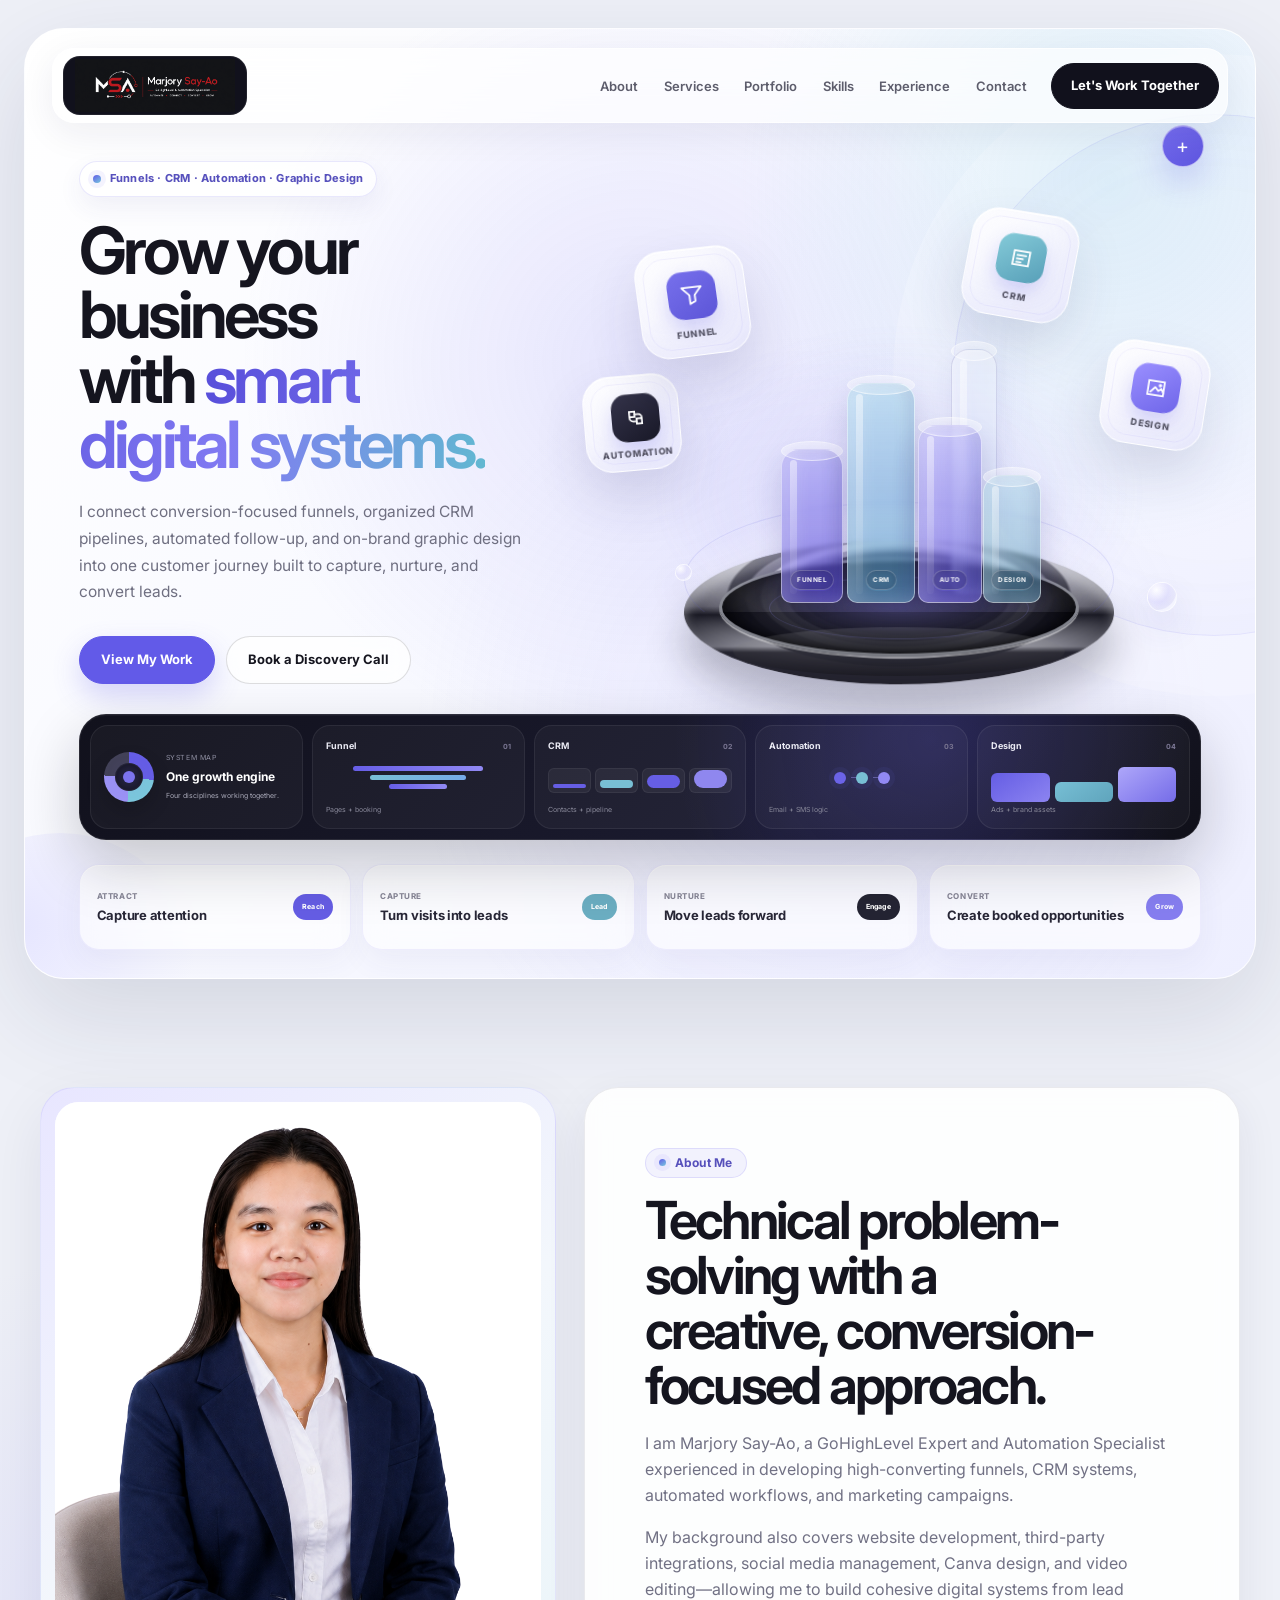
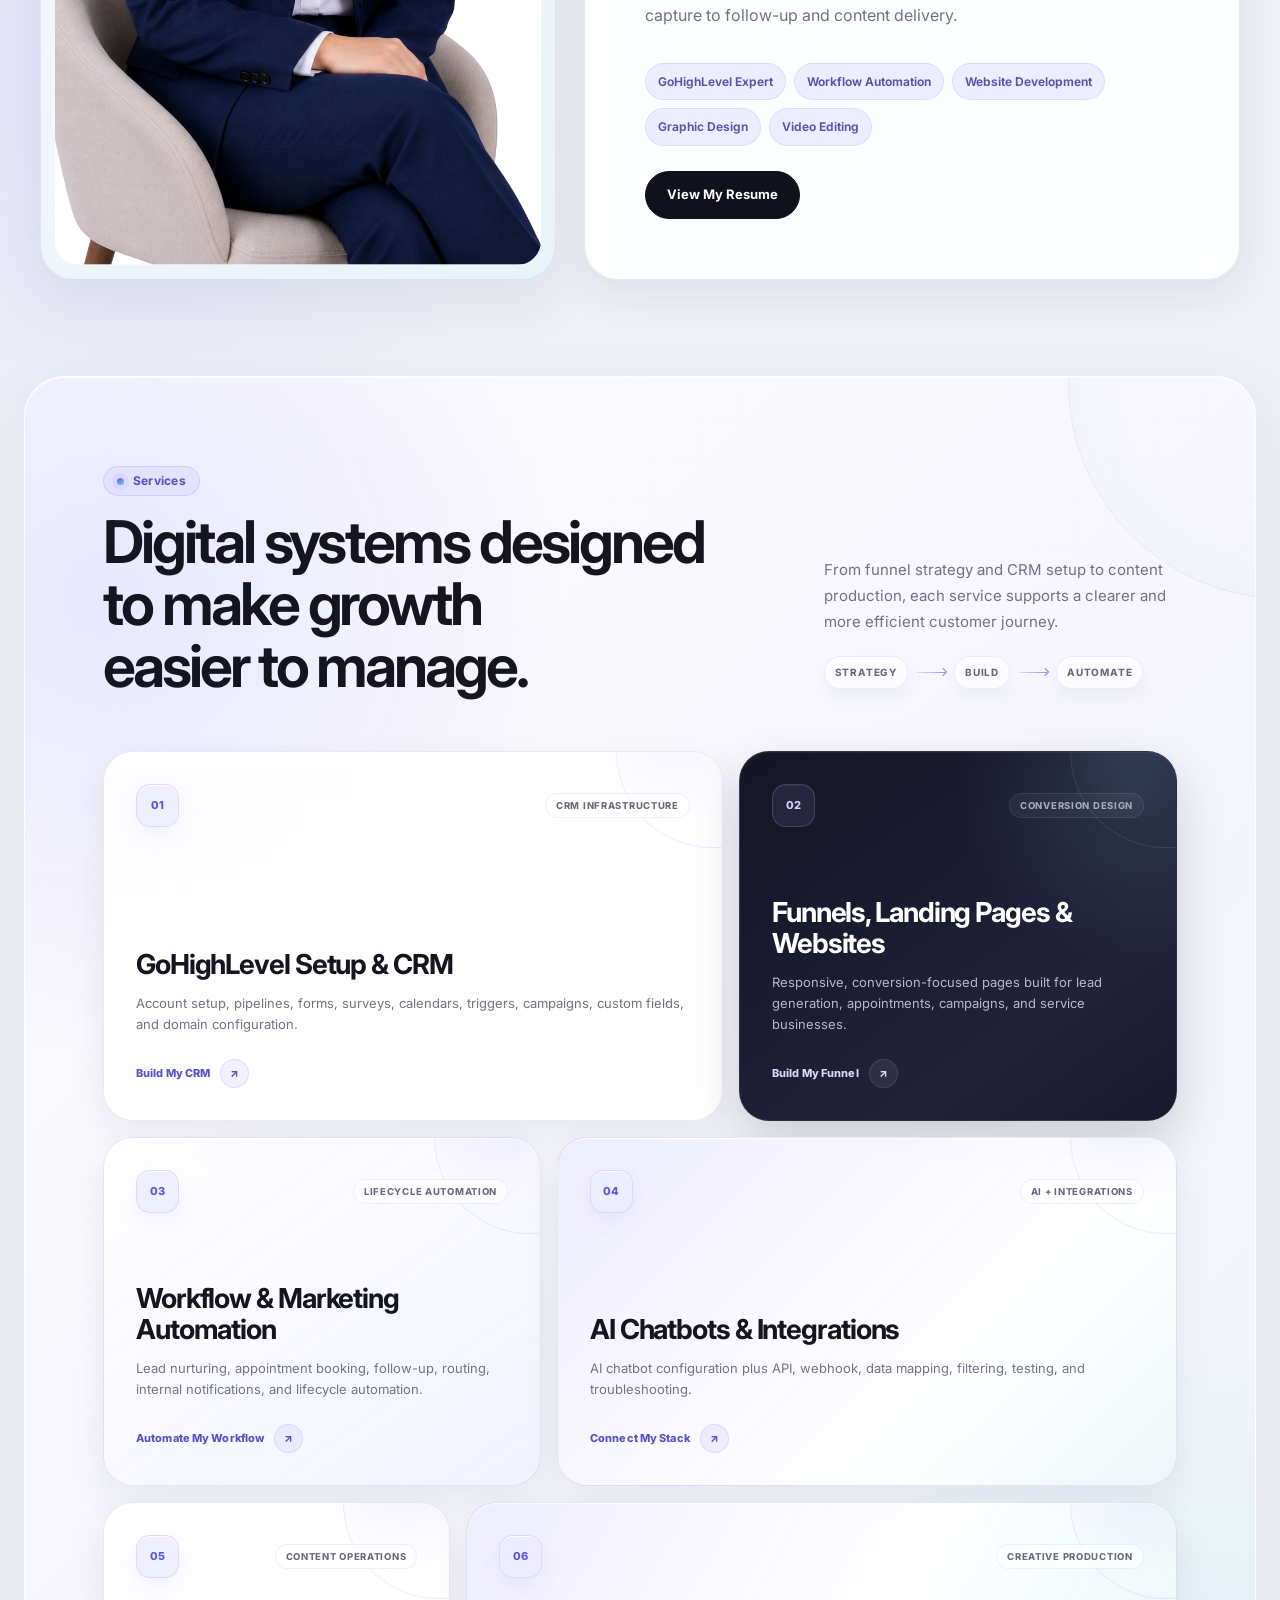
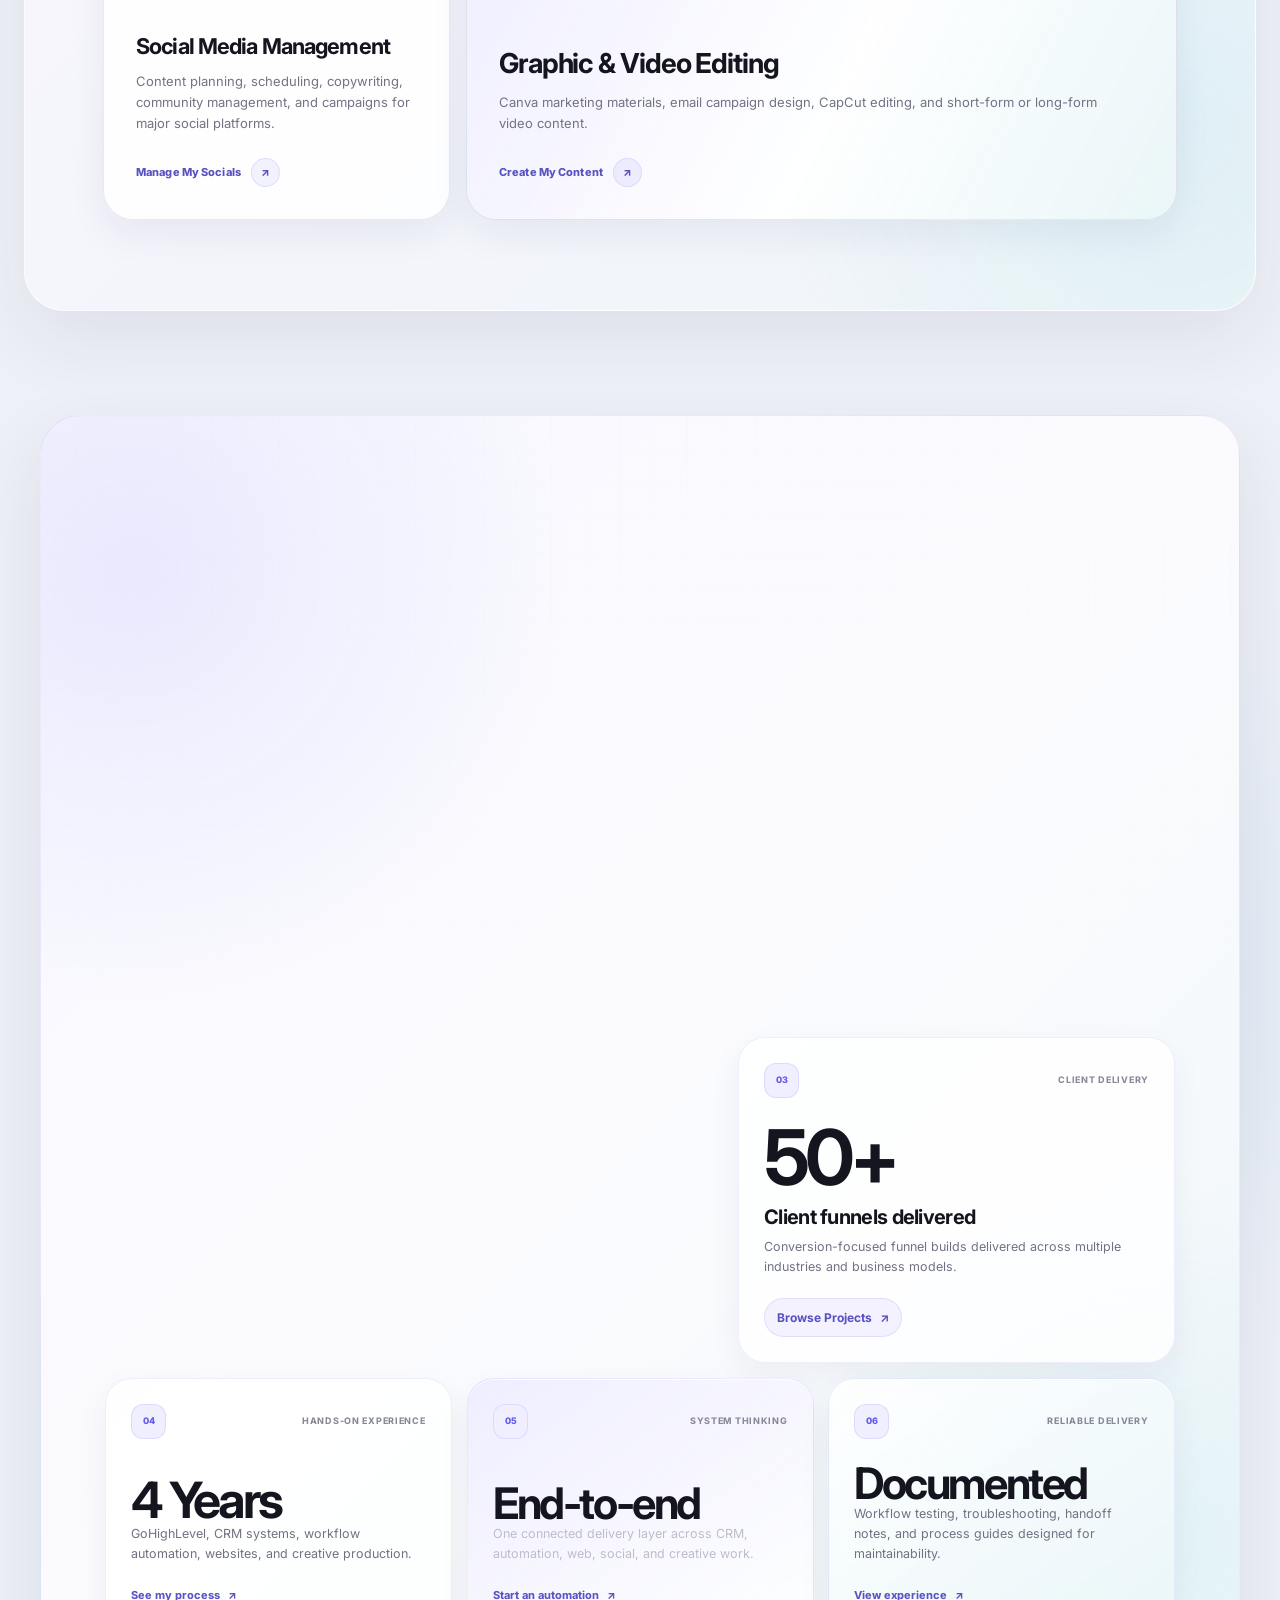
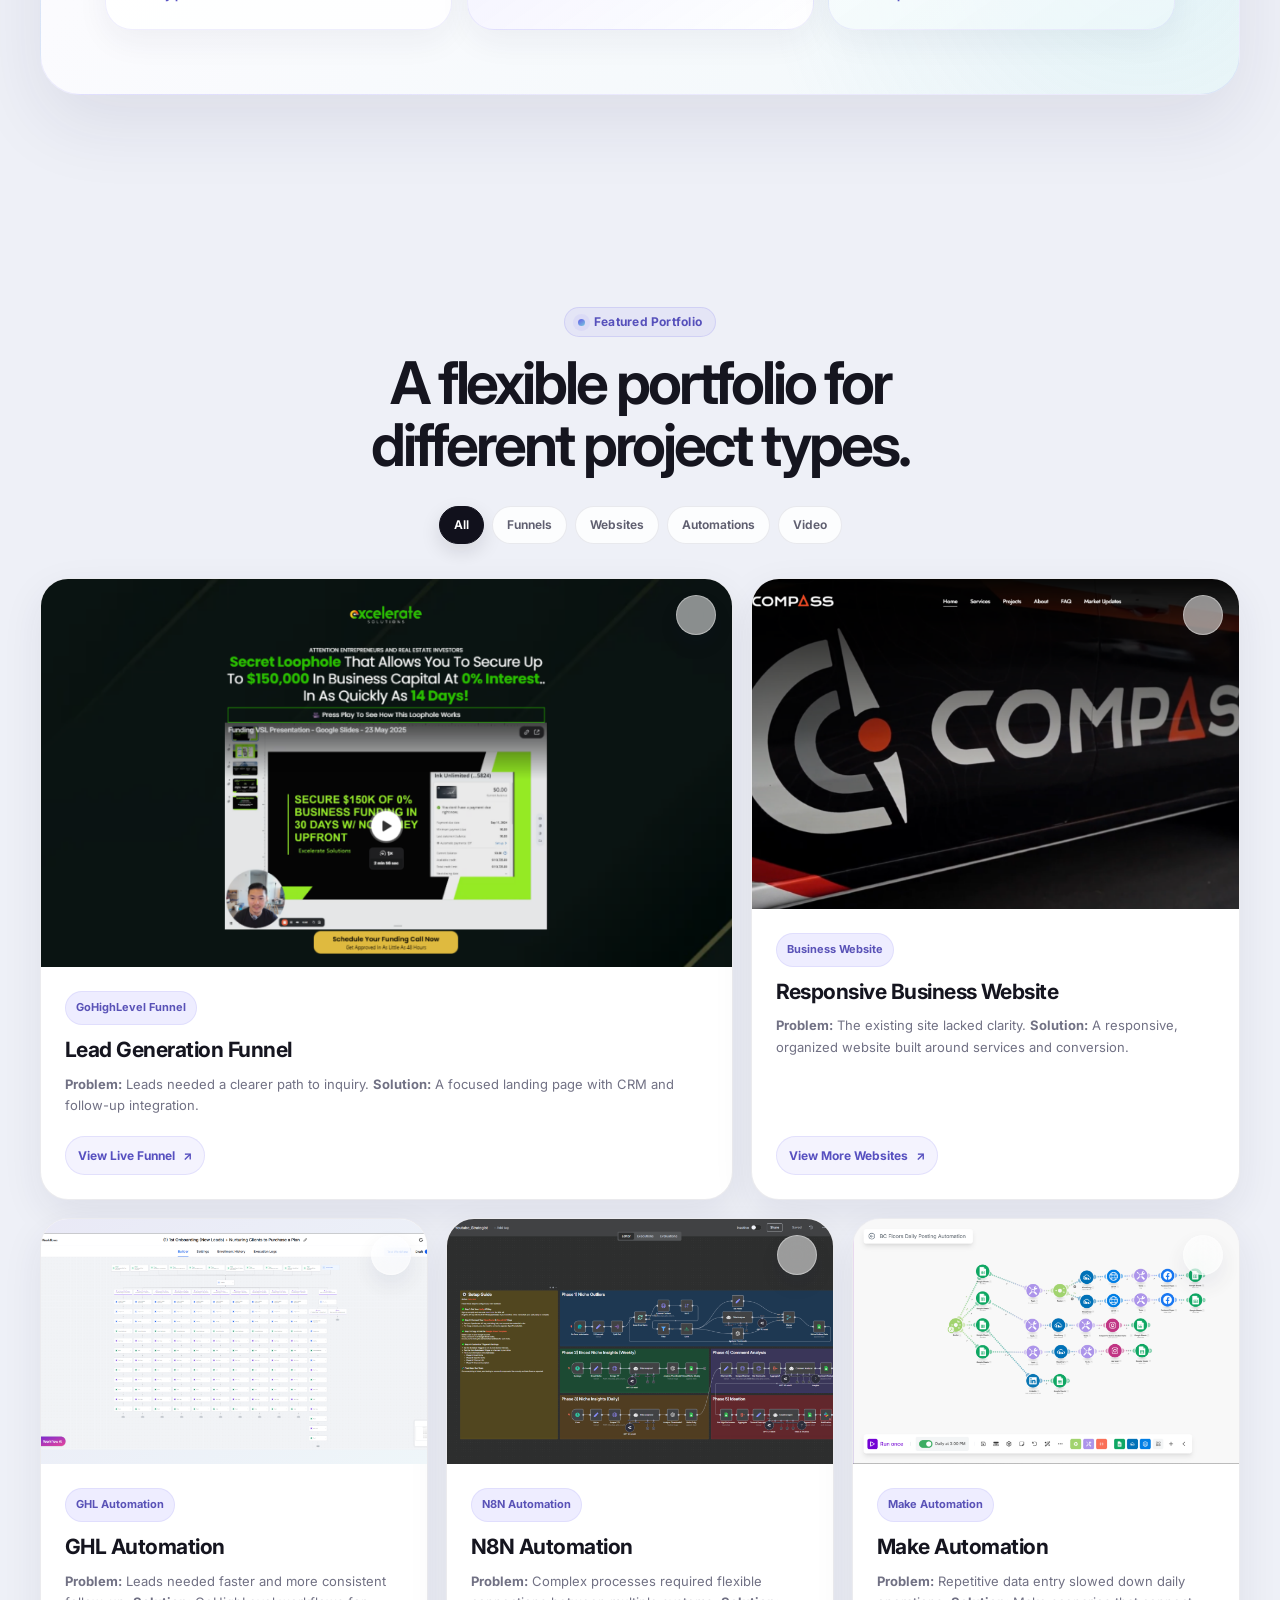
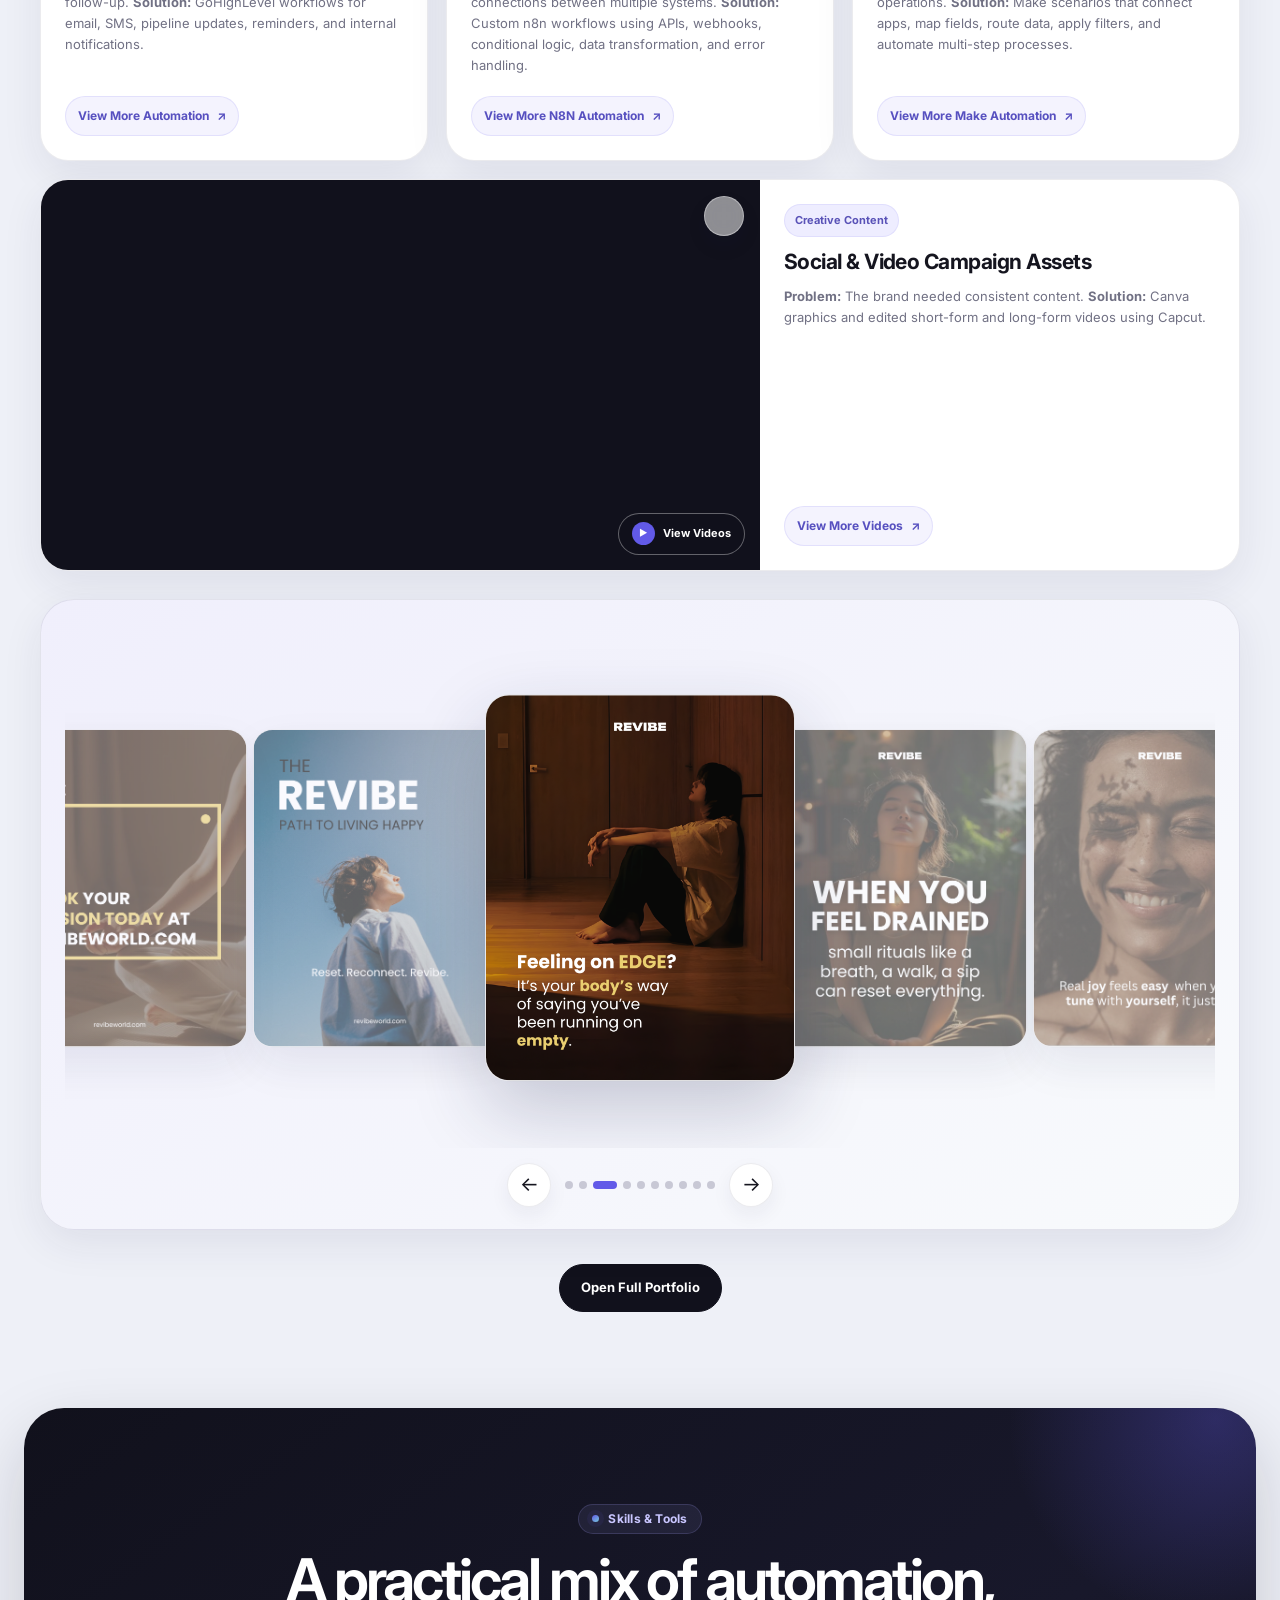
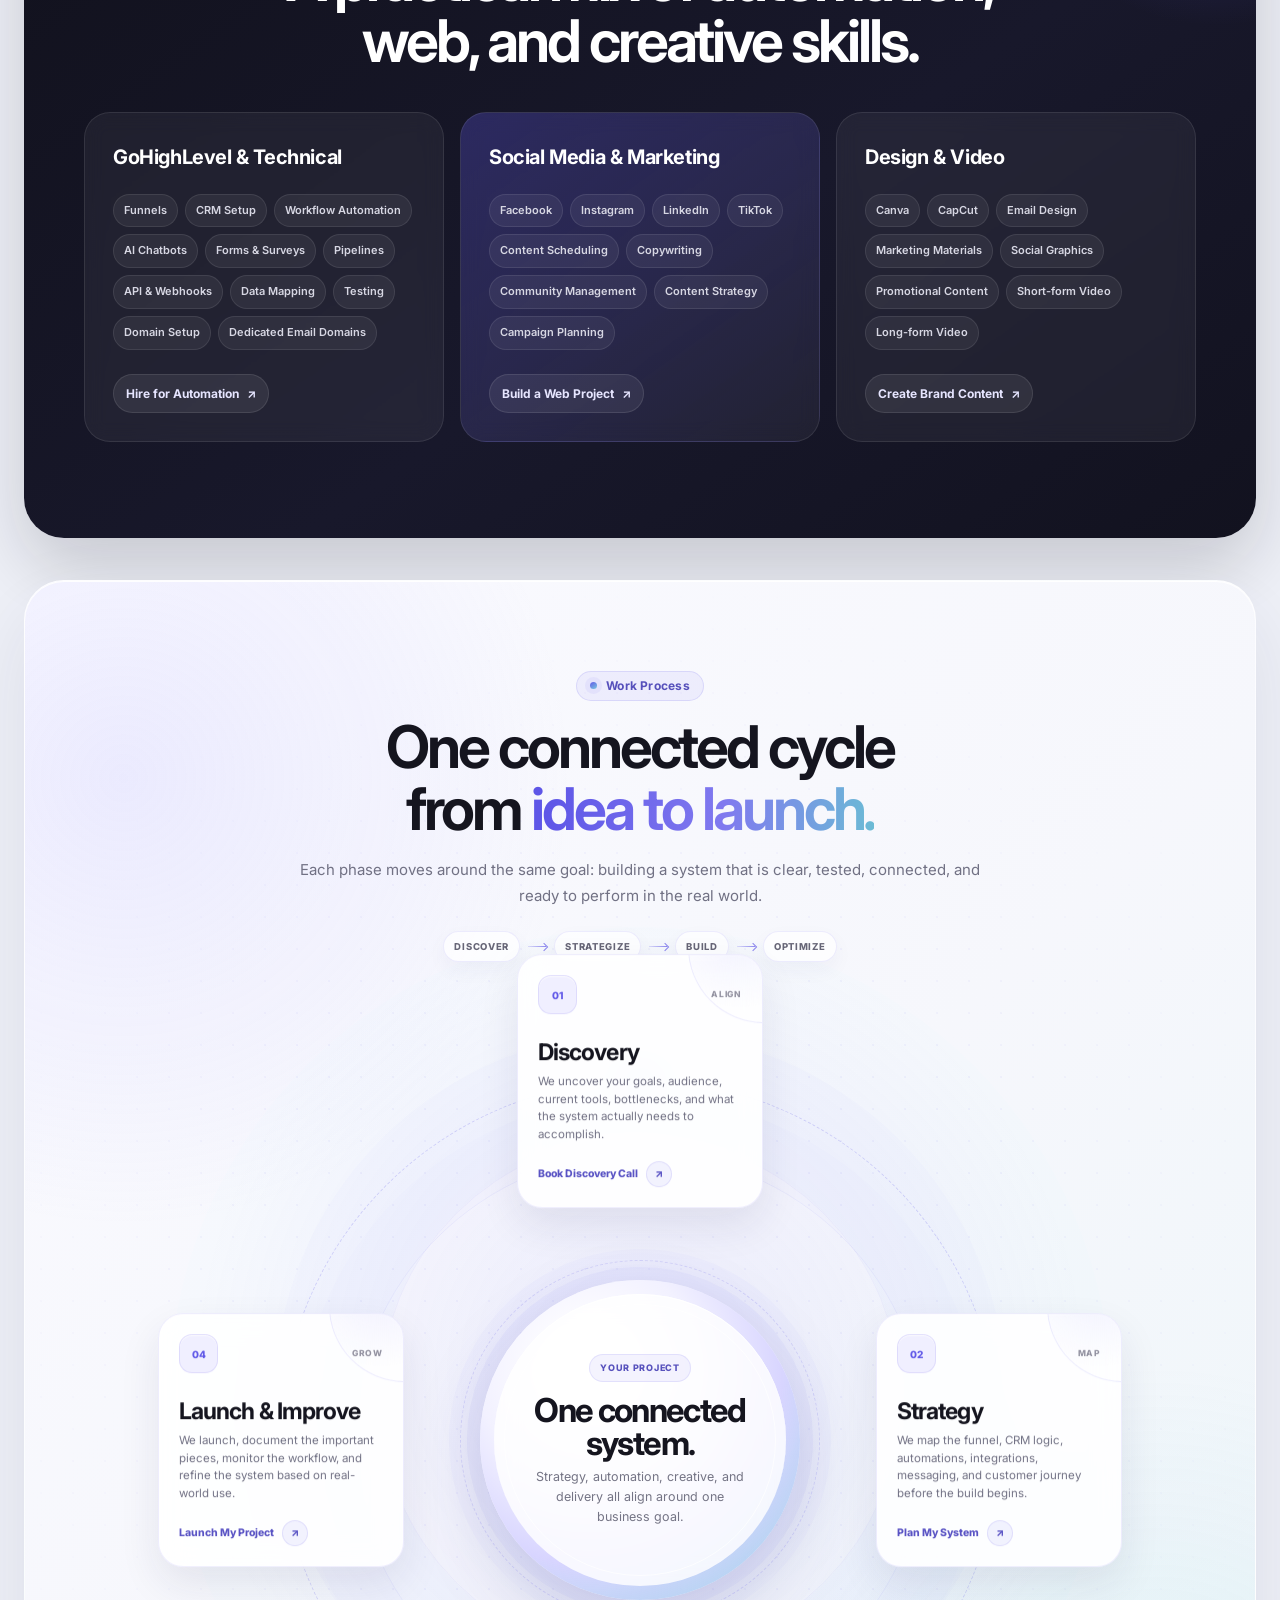
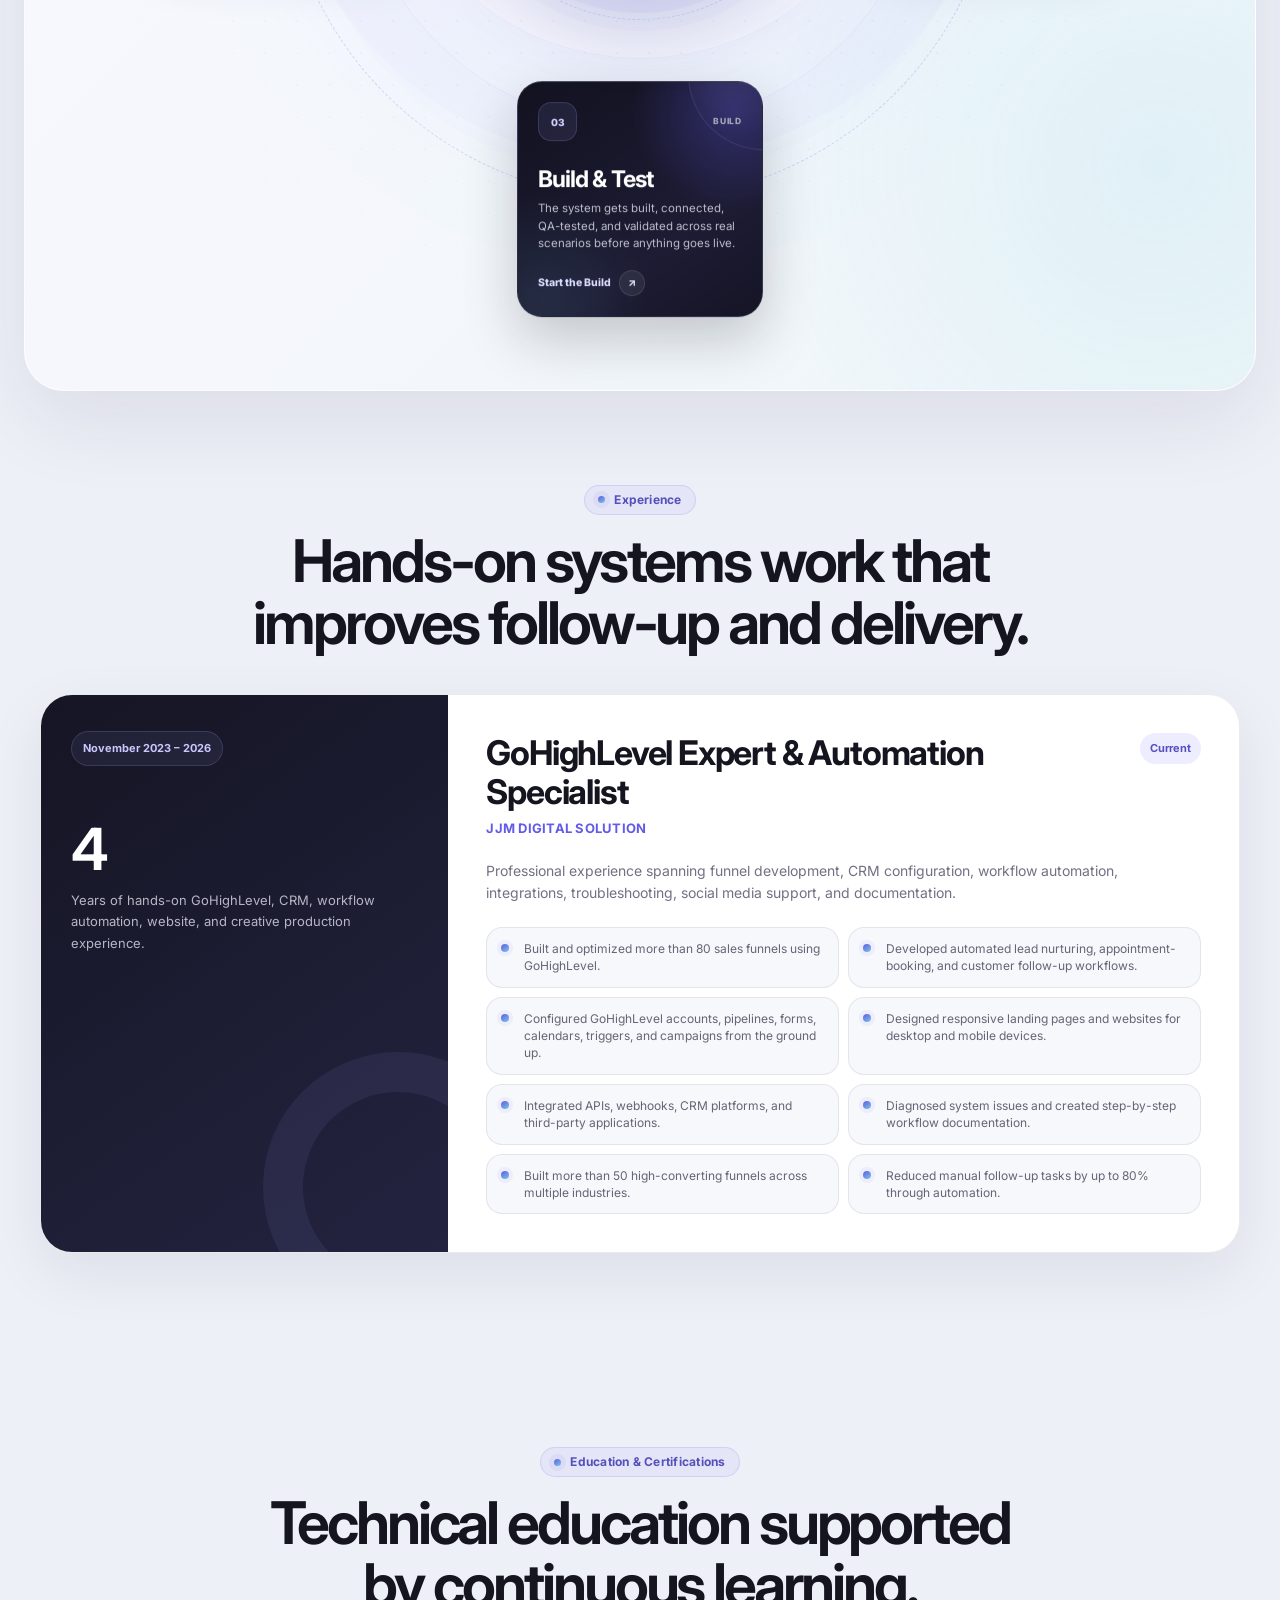
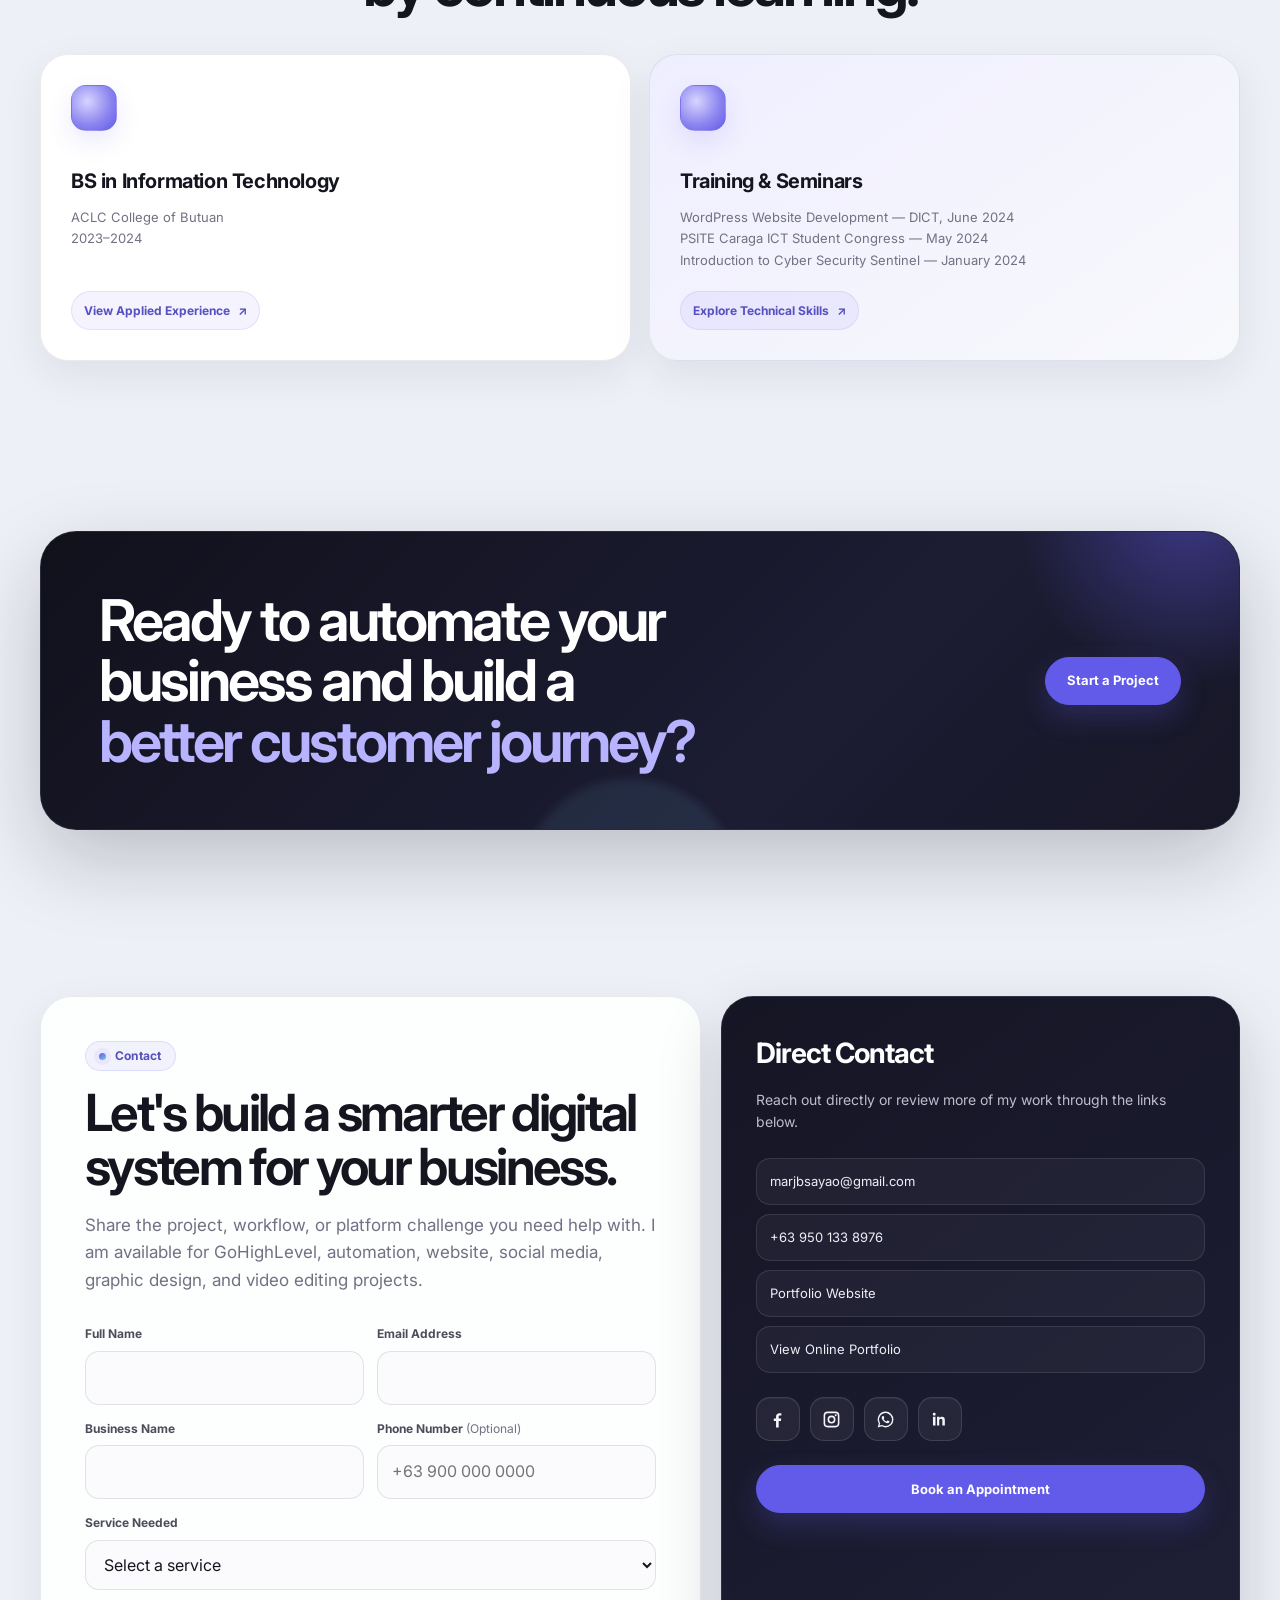
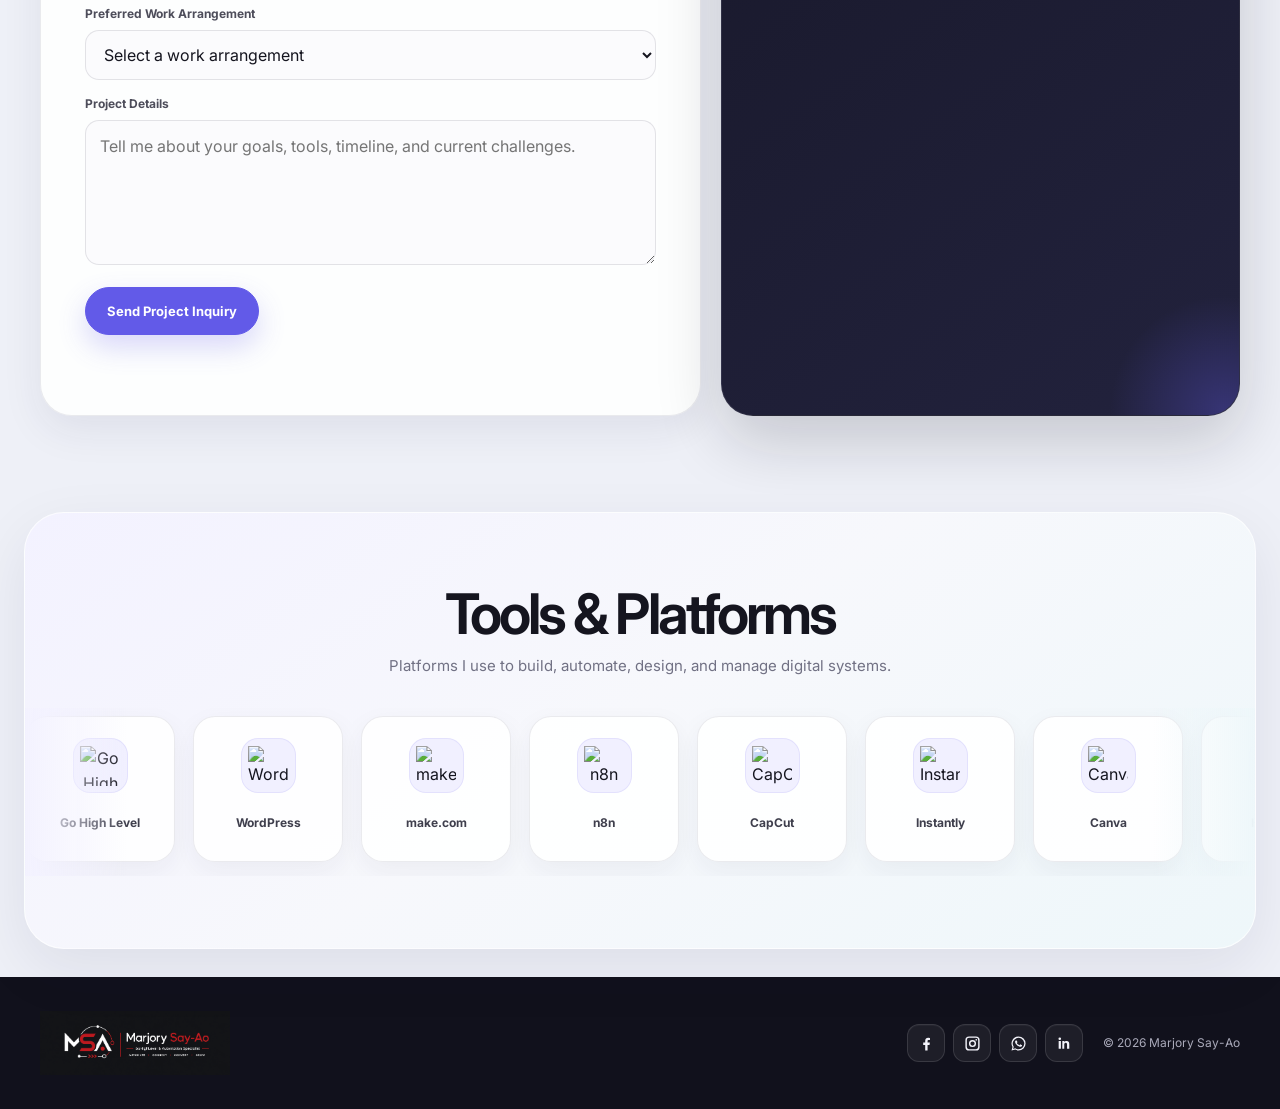
==== index.html @ 12747d86 "wad awd" ====
<!DOCTYPE html>

<html lang="en">
<head>
<meta charset="utf-8"/>
<meta content="width=device-width, initial-scale=1.0" name="viewport"/>
<meta content="Marjory Say-Ao is a GoHighLevel expert and automation specialist building funnels, CRM systems, workflows, websites, social media campaigns, and creative content." name="description"/>
<meta content="Marjory Say-Ao" name="author"/>
<meta content="Marjory Say-Ao | GoHighLevel &amp; Automation Specialist" property="og:title"/>
<meta content="Conversion-focused funnels, CRM systems, workflow automations, websites, and creative content for growing businesses." property="og:description"/>
<meta content="website" property="og:type"/>
<meta content="/assets/images/meta.png" property="og:image"/>
<meta content="Marjory Say-Ao portfolio" property="og:image:alt"/>
<meta content="summary" name="twitter:card"/>
<meta content="/assets/images/meta.png" name="twitter:image"/>
<link href="/assets/images/meta.png" rel="icon" type="image/png"/>
<link href="/assets/images/meta.png" rel="apple-touch-icon"/>
<title>Marjory Say-Ao | GoHighLevel &amp; Automation Specialist</title>
<link href="https://fonts.googleapis.com" rel="preconnect"/>
<link crossorigin="" href="https://fonts.gstatic.com" rel="preconnect"/>
<link href="https://fonts.googleapis.com/css2?family=Inter:wght@400;500;600;700&amp;family=Oswald:wght@500;600;700&amp;family=Bebas+Neue&amp;display=swap" rel="stylesheet"/>
<style>
:root {
  --bg: #eef0f7;
  --page: #f7f8fc;
  --surface: #ffffff;
  --surface-soft: #f1f2f8;
  --surface-lavender: #eeedff;
  --surface-blue: #edf5fb;
  --purple: #625ae8;
  --purple-strong: #554bd8;
  --lavender: #aaa6ff;
  --periwinkle: #7f7af3;
  --cyan: #77c7de;
  --dark: #11111c;
  --dark-2: #19192b;
  --ink: #15151f;
  --muted: #717184;
  --line: rgba(40, 40, 70, .09);
  --line-dark: rgba(255, 255, 255, .12);
  --shadow-soft: 0 20px 60px rgba(20, 20, 60, .08);
  --shadow-card: 0 14px 40px rgba(34, 35, 76, .08);
  --shadow-float: 0 24px 70px rgba(58, 55, 135, .16);
  --container: 1200px;
  --radius-xl: 40px;
  --radius-lg: 30px;
  --radius-md: 22px;
  --radius-sm: 16px;
}

* { box-sizing: border-box; }
html { scroll-behavior: smooth; scroll-padding-top: 28px; }
body {
  margin: 0;
  min-width: 0;
  overflow-x: hidden;
  color: var(--ink);
  background:
    radial-gradient(circle at 10% 12%, rgba(170, 166, 255, .18), transparent 26rem),
    radial-gradient(circle at 92% 30%, rgba(119, 199, 222, .10), transparent 24rem),
    var(--bg);
  font-family: "Inter", system-ui, -apple-system, BlinkMacSystemFont, "Segoe UI", sans-serif;
  line-height: 1.62;
  -webkit-font-smoothing: antialiased;
  text-rendering: optimizeLegibility;
}
body.modal-open,
body.resume-modal-open,
body.calendar-popup-open { overflow: hidden; }
main, section, footer, nav, .container { min-width: 0; }
img { display: block; max-width: 100%; }
iframe { max-width: 100%; }
a { color: inherit; text-decoration: none; }
button, input, select, textarea { font: inherit; }
button, a { -webkit-tap-highlight-color: transparent; }
:focus-visible {
  outline: 3px solid rgba(98, 90, 232, .45);
  outline-offset: 4px;
}
::selection { background: rgba(98, 90, 232, .22); color: var(--ink); }

.container { width: min(calc(100% - 40px), var(--container)); margin-inline: auto; }
section { position: relative; padding: 96px 0; }
section[id] { scroll-margin-top: 24px; }
.center { text-align: center; }
.center .section-sub { margin-inline: auto; }

.section-label {
  display: inline-flex;
  align-items: center;
  gap: 9px;
  width: fit-content;
  margin: 0 0 15px;
  padding: 8px 13px;
  border: 1px solid rgba(98, 90, 232, .15);
  border-radius: 999px;
  background: rgba(98, 90, 232, .07);
  color: #5650bb;
  font-size: 12px;
  font-weight: 700;
  line-height: 1;
  letter-spacing: .02em;
}
.section-label::before {
  content: "";
  width: 7px;
  height: 7px;
  flex: 0 0 7px;
  border-radius: 50%;
  background: linear-gradient(145deg, var(--purple), var(--cyan));
  box-shadow: 0 0 0 5px rgba(98, 90, 232, .07);
}
.section-heading,
.hero-heading,
.cta-inner h2,
.tools-carousel-heading h2 {
  font-family: "Inter", system-ui, sans-serif;
  font-weight: 650;
  letter-spacing: -.052em;
  text-wrap: balance;
}
.section-heading {
  max-width: 880px;
  margin: 0 0 18px;
  color: var(--ink);
  font-size: clamp(38px, 4.6vw, 62px);
  line-height: 1.05;
}
.section-sub { max-width: 760px; margin: 0; color: var(--muted); font-size: 17px; }
#services .center,
#work .center,
#process .center { max-width: 900px; margin: 0 auto; }
#services .center .section-heading,
#work .center .section-heading,
#process .center .section-heading { margin-inline: auto; }
#results > .container,
#skills > .container,
#experience > .container,
#education > .container { text-align: center; }
#results .section-heading,
#skills .section-heading,
#experience .section-heading,
#education .section-heading { margin-inline: auto; }
#results .section-label,
#skills .section-label,
#experience .section-label,
#education .section-label { margin-inline: auto; }

.btn {
  min-height: 48px;
  display: inline-flex;
  align-items: center;
  justify-content: center;
  gap: 9px;
  padding: 0 21px;
  border: 1px solid transparent;
  border-radius: 999px;
  background: transparent;
  color: var(--ink);
  font-size: 13px;
  font-weight: 700;
  line-height: 1;
  cursor: pointer;
  transition: transform .2s ease, background-color .2s ease, border-color .2s ease, box-shadow .2s ease, color .2s ease;
}
.btn:hover { transform: translateY(-2px); }
.btn-primary {
  border-color: var(--purple);
  background: var(--purple);
  color: #fff;
  box-shadow: 0 12px 28px rgba(98, 90, 232, .24);
}
.btn-primary:hover { background: var(--purple-strong); border-color: var(--purple-strong); }
.btn-dark { background: var(--dark); border-color: var(--dark); color: #fff; }
.btn-dark:hover { background: #27263a; }
.btn-outline {
  border-color: rgba(21, 21, 31, .14);
  background: rgba(255, 255, 255, .78);
  color: var(--ink);
}
.btn-outline:hover { border-color: rgba(98, 90, 232, .32); background: #fff; }

/* Navigation visually integrated with the hero shell. */
nav {
  position: absolute;
  z-index: 1000;
  top: 48px;
  left: 50%;
  width: min(calc(100% - 104px), 1240px);
  transform: translateX(-50%);
  background: transparent;
}
nav .container {
  width: 100%;
  min-height: 62px;
  display: flex;
  align-items: center;
  gap: 24px;
  padding: 7px 8px 7px 10px;
  border: 1px solid rgba(255, 255, 255, .68);
  border-radius: 22px;
  background: rgba(255, 255, 255, .66);
  box-shadow: 0 10px 36px rgba(28, 28, 70, .07);
  backdrop-filter: blur(18px);
}
.nav-logo {
  display: inline-flex;
  align-items: center;
  flex: 0 0 auto;
  min-height: 48px;
  padding: 3px 12px;
  border-radius: 17px;
  background: var(--dark);
  box-shadow: inset 0 0 0 1px rgba(255,255,255,.07);
}
.nav-logo img { width: 160px; height: auto; object-fit: contain; }
.nav-links {
  display: flex;
  align-items: center;
  gap: clamp(14px, 2vw, 26px);
  margin: 0 0 0 auto;
  padding: 0;
  list-style: none;
}
.nav-links a { color: #5d5d6c; font-size: 13px; font-weight: 600; transition: color .2s ease; }
.nav-links a:hover { color: var(--purple); }
.nav-cta { min-height: 46px; padding-inline: 19px; background: var(--dark); border-color: var(--dark); box-shadow: none; }
.nav-cta:hover { background: #262537; border-color: #262537; }
.hamburger {
  display: none;
  width: 44px;
  height: 44px;
  margin-left: auto;
  border: 1px solid var(--line);
  border-radius: 14px;
  background: #fff;
  cursor: pointer;
}
.hamburger span { display: block; width: 20px; height: 2px; margin: 4px auto; border-radius: 99px; background: var(--ink); }
.mobile-menu {
  display: none;
  position: fixed;
  z-index: 1200;
  top: 98px;
  left: 20px;
  right: 20px;
  gap: 7px;
  padding: 15px;
  border: 1px solid rgba(255,255,255,.09);
  border-radius: 22px;
  background: rgba(17, 17, 28, .97);
  box-shadow: 0 24px 70px rgba(17,17,28,.28);
  backdrop-filter: blur(18px);
}
.mobile-menu.open { display: grid; }
.mobile-menu a:not(.btn) { padding: 11px 12px; border-radius: 12px; color: #f1f1f8; font-size: 14px; font-weight: 600; }
.mobile-menu a:not(.btn):hover { background: rgba(255,255,255,.06); }

/* Hero — work-experience dashboard */
#hero {
  --mx: 50%;
  --my: 35%;
  width: min(calc(100% - 48px), 1360px);
  min-height: 0;
  margin: 28px auto 0;
  padding: 112px 56px 54px;
  overflow: hidden;
  isolation: isolate;
  border: 1px solid rgba(255, 255, 255, .78);
  border-radius: var(--radius-xl);
  background:
    radial-gradient(circle at var(--mx) var(--my), rgba(170,166,255,.20), transparent 24%),
    radial-gradient(circle at 84% 24%, rgba(119,199,222,.17), transparent 26%),
    linear-gradient(135deg, #ffffff 0%, #fbfbff 54%, #f1f0ff 100%);
  box-shadow: 0 34px 100px rgba(34, 35, 76, .13);
}
#hero::before,
#hero::after {
  content: "";
  position: absolute;
  z-index: 0;
  pointer-events: none;
}
#hero::before {
  width: 410px;
  height: 410px;
  right: -145px;
  top: 74px;
  border: 1px solid rgba(98,90,232,.12);
  border-radius: 50%;
  box-shadow: inset 0 0 90px rgba(98,90,232,.04);
}
#hero::after {
  width: 220px;
  height: 220px;
  left: -68px;
  bottom: -92px;
  border-radius: 50%;
  background: rgba(170,166,255,.11);
}
#hero .hero-grid {
  position: relative;
  z-index: 2;
  width: 100%;
  display: grid;
  grid-template-columns: minmax(0, .88fr) minmax(500px, 1.12fr);
  gap: 36px 46px;
  align-items: center;
}
.hero-content { min-width: 0; padding: 18px 0 8px; }
.eyebrow {
  display: inline-flex;
  align-items: center;
  gap: 9px;
  width: fit-content;
  margin: 0 0 22px;
  padding: 8px 13px;
  border: 1px solid rgba(98,90,232,.15);
  border-radius: 999px;
  background: rgba(255,255,255,.76);
  color: #5650bb;
  font-size: 12px;
  font-weight: 700;
  box-shadow: 0 8px 24px rgba(58,55,135,.07);
}
.eyebrow::before { content: ""; width: 8px; height: 8px; border-radius: 50%; background: linear-gradient(145deg, var(--purple), var(--cyan)); }
.hero-heading {
  max-width: 640px;
  margin: 0 0 24px;
  color: var(--ink);
  font-size: clamp(48px, 5vw, 74px);
  line-height: 1.01;
}
.hero-heading span {
  color: var(--purple);
  background: linear-gradient(92deg, #5e56e7 5%, #8079ef 56%, #6bbbd5 100%);
  -webkit-background-clip: text;
  background-clip: text;
  -webkit-text-fill-color: transparent;
}
.hero-copy { max-width: 610px; margin: 0 0 30px; color: var(--muted); font-size: 16px; line-height: 1.72; }
.hero-actions { display: flex; flex-wrap: wrap; gap: 11px; }
#hero .btn-outline { background: rgba(255,255,255,.76); }

.hero-visual-suite {
  position: relative;
  min-width: 0;
  padding: 4px;
}
.hero-experience-stats {
  display: grid;
  grid-template-columns: repeat(4, minmax(0,1fr));
  gap: 9px;
  margin-bottom: 12px;
}
.hero-stat-card {
  min-width: 0;
  min-height: 86px;
  display: grid;
  grid-template-columns: 36px minmax(0,1fr);
  align-items: center;
  gap: 10px;
  padding: 12px;
  border: 1px solid rgba(98,90,232,.11);
  border-radius: 19px;
  background: rgba(255,255,255,.68);
  box-shadow: 0 13px 34px rgba(55,52,122,.075), inset 0 1px 0 rgba(255,255,255,.88);
  backdrop-filter: blur(15px);
}
.hero-stat-icon {
  width: 36px;
  height: 36px;
  display: grid;
  place-items: center;
  border: 1px solid rgba(98,90,232,.10);
  border-radius: 12px;
  background: linear-gradient(145deg, #f0efff, #f9fbff);
  color: var(--purple);
}
.hero-stat-icon svg { width: 19px; height: 19px; stroke: currentColor; }
.hero-stat-copy { min-width: 0; }
.hero-stat-copy strong { display: block; color: #24235b; font-size: 20px; line-height: 1; letter-spacing: -.04em; }
.hero-stat-copy span { display: block; margin-top: 5px; color: #6b6b7c; font-size: 9.5px; line-height: 1.25; }

.hero-workspace {
  position: relative;
  display: grid;
  grid-template-columns: repeat(12,minmax(0,1fr));
  gap: 10px;
  padding: 12px;
  overflow: hidden;
  border: 1px solid rgba(98,90,232,.10);
  border-radius: 27px;
  background:
    radial-gradient(circle at 78% 14%, rgba(119,199,222,.13), transparent 30%),
    linear-gradient(145deg, rgba(255,255,255,.72), rgba(239,239,253,.72));
  box-shadow: 0 22px 54px rgba(55,52,122,.10), inset 0 1px 0 rgba(255,255,255,.94);
  backdrop-filter: blur(16px);
}
.hero-workspace::before {
  content: "";
  position: absolute;
  inset: 0;
  background-image:
    linear-gradient(rgba(98,90,232,.025) 1px, transparent 1px),
    linear-gradient(90deg, rgba(98,90,232,.025) 1px, transparent 1px);
  background-size: 26px 26px;
  pointer-events: none;
}
.hero-ui-panel {
  position: relative;
  z-index: 1;
  min-width: 0;
  padding: 13px;
  overflow: hidden;
  border: 1px solid rgba(90,87,150,.11);
  border-radius: 19px;
  background: rgba(255,255,255,.72);
  box-shadow: 0 10px 26px rgba(55,52,122,.06), inset 0 1px 0 rgba(255,255,255,.86);
}
.hero-ui-panel h3 { margin: 0; color: #333169; font-size: 10px; letter-spacing: -.01em; }
.hero-ui-panel small { color: #8b8b9d; font-size: 8px; }
.panel-pipeline { grid-column: span 5; min-height: 188px; }
.panel-funnel { grid-column: span 3; min-height: 188px; }
.panel-workflow { grid-column: span 4; min-height: 188px; }
.panel-site { grid-column: span 4; min-height: 105px; }
.panel-integrations { grid-column: span 3; min-height: 105px; }
.panel-conversations { grid-column: span 5; min-height: 105px; }

.pipeline-stage-row { display: grid; grid-template-columns: repeat(4,minmax(0,1fr)); gap: 5px; margin-top: 10px; }
.pipeline-stage { padding: 7px 5px; border: 1px solid rgba(98,90,232,.08); border-radius: 9px; background: rgba(244,244,252,.82); color: #717184; font-size: 7px; text-align: center; }
.pipeline-stage::before { content: ""; display: block; width: 6px; height: 6px; margin: 0 auto 4px; border-radius: 50%; background: linear-gradient(145deg,var(--purple),var(--cyan)); }
.pipeline-leads { display: grid; grid-template-columns: 1fr 1fr; gap: 6px; margin-top: 8px; }
.pipeline-lead { display: flex; align-items: center; gap: 6px; min-height: 34px; padding: 6px; border: 1px solid rgba(98,90,232,.07); border-radius: 9px; background: rgba(248,248,253,.80); }
.pipeline-avatar { width: 15px; height: 15px; flex: 0 0 15px; border-radius: 50%; background: linear-gradient(145deg,#dddafe,#a8a3f9); }
.pipeline-lines { flex: 1; display: grid; gap: 4px; }
.pipeline-lines i { display: block; height: 4px; border-radius: 99px; background: #e3e3ee; }
.pipeline-lines i:last-child { width: 64%; background: #ededf5; }

.funnel-stack { display: grid; justify-items: center; gap: 6px; margin-top: 10px; }
.funnel-step { position: relative; display: grid; grid-template-columns: 38px minmax(0,1fr); align-items: center; gap: 8px; width: 100%; }
.funnel-shape { height: 22px; border-radius: 7px 7px 11px 11px; background: linear-gradient(145deg,#786fee,#948cf7); box-shadow: 0 8px 16px rgba(98,90,232,.12); }
.funnel-step:nth-child(2) .funnel-shape { width: 86%; justify-self: center; background: linear-gradient(145deg,#80bff0,#77c7de); }
.funnel-step:nth-child(3) .funnel-shape { width: 70%; justify-self: center; background: linear-gradient(145deg,#8ddde0,#6fc6cd); }
.funnel-step:nth-child(4) .funnel-shape { width: 52%; justify-self: center; background: linear-gradient(145deg,#7d9ff1,#6577df); }
.funnel-step span { color: #686879; font-size: 7px; line-height: 1.2; }

.workflow-list { display: grid; gap: 6px; margin-top: 9px; }
.workflow-node { position: relative; min-height: 29px; display: grid; grid-template-columns: 21px 1fr; align-items: center; gap: 7px; padding: 5px 7px; border: 1px solid rgba(98,90,232,.09); border-radius: 9px; background: rgba(248,248,253,.80); color: #5f5f71; font-size: 7px; }
.workflow-node:not(:last-child)::after { content: ""; position: absolute; left: 17px; bottom: -7px; width: 1px; height: 7px; background: rgba(98,90,232,.35); }
.workflow-node b { width: 21px; height: 21px; display: grid; place-items: center; border-radius: 7px; background: #eeedff; color: var(--purple); font-size: 9px; }

.site-preview { margin-top: 8px; padding: 7px; border: 1px solid rgba(98,90,232,.08); border-radius: 10px; background: #f8f8fd; }
.site-browser-bar { height: 8px; border-radius: 5px; background: linear-gradient(90deg,#7067e9 0 68%,#9c96f4 68% 100%); }
.site-layout { display: grid; grid-template-columns: .9fr 1.1fr; gap: 6px; margin-top: 7px; }
.site-layout i { min-height: 42px; border-radius: 7px; background: linear-gradient(145deg,#e7e5ff,#c2bdfb); }
.site-copy-lines { display: grid; align-content: center; gap: 5px; }
.site-copy-lines span { height: 5px; border-radius: 99px; background: #e0e0eb; }
.site-copy-lines span:nth-child(2) { width: 74%; }
.site-copy-lines span:nth-child(3) { width: 56%; background: #cfccfa; }

.integration-icons { display: grid; grid-template-columns: repeat(3,1fr); gap: 7px; margin-top: 12px; }
.integration-icons span { min-height: 32px; display: grid; place-items: center; border: 1px solid rgba(98,90,232,.09); border-radius: 10px; background: #f7f7fd; color: #6963d8; font-size: 7px; font-weight: 800; }

.conversation-list { display: grid; gap: 6px; margin-top: 8px; }
.conversation-row { display: grid; grid-template-columns: 22px 1fr auto; align-items: center; gap: 7px; min-height: 26px; padding: 5px 6px; border: 1px solid rgba(98,90,232,.07); border-radius: 9px; background: rgba(249,249,253,.84); }
.conversation-row b { width: 22px; height: 22px; display: grid; place-items: center; border-radius: 8px; background: #eeedff; color: var(--purple); font-size: 8px; }
.conversation-row span { min-width: 0; color: #656577; font-size: 7px; white-space: nowrap; overflow: hidden; text-overflow: ellipsis; }
.conversation-row em { color: #a0a0af; font-size: 6px; font-style: normal; }

.hero-dashboard-rail {
  grid-column: 1 / -1;
  display: grid;
  grid-template-columns: 1.15fr .95fr .95fr .95fr;
  gap: 10px;
  padding: 12px;
  overflow: hidden;
  border: 1px solid rgba(255,255,255,.08);
  border-radius: 28px;
  background:
    radial-gradient(circle at 72% 30%, rgba(98,90,232,.24), transparent 34%),
    linear-gradient(135deg, #11111c, #18182b 65%, #101019);
  box-shadow: 0 24px 54px rgba(17,17,28,.20);
}
.hero-dashboard-card {
  min-width: 0;
  min-height: 112px;
  padding: 15px;
  border: 1px solid rgba(255,255,255,.08);
  border-radius: 18px;
  background: rgba(255,255,255,.035);
}
.hero-dashboard-card h3 { margin: 0 0 12px; color: #f3f3fb; font-size: 10px; }
.dashboard-system { display: grid; grid-template-columns: 58px 1fr; align-items: center; gap: 10px; }
.dash-donut { width: 58px; height: 58px; border-radius: 50%; background: conic-gradient(var(--purple) 0 38%, var(--cyan) 38% 66%, #8f87f2 66% 83%, #31314a 83% 100%); position: relative; }
.dash-donut::after { content: ""; position: absolute; inset: 15px; border-radius: 50%; background: #151525; }
.dashboard-legend { display: grid; gap: 5px; }
.dashboard-legend span { display: flex; align-items: center; gap: 6px; color: #b8b8c7; font-size: 7px; }
.dashboard-legend span::before { content: ""; width: 6px; height: 6px; border-radius: 50%; background: var(--purple); }
.dashboard-legend span:nth-child(2)::before { background: var(--cyan); }
.dashboard-legend span:nth-child(3)::before { background: #8f87f2; }
.dash-pills { display: grid; gap: 8px; }
.dash-pills label { display: grid; gap: 4px; color: #9e9eaf; font-size: 7px; }
.dash-pills span { display: block; height: 7px; border-radius: 999px; background: rgba(255,255,255,.07); overflow: hidden; position: relative; }
.dash-pills span::before { content: ""; position: absolute; inset: 0 auto 0 0; border-radius: inherit; background: linear-gradient(90deg, var(--purple), #928af8); }
.dash-pills label:nth-child(1) span::before { width: 88%; }
.dash-pills label:nth-child(2) span::before { width: 72%; background: linear-gradient(90deg, var(--cyan), #76aaf0); }
.dash-pills label:nth-child(3) span::before { width: 81%; }
.dashboard-icons { display: grid; grid-template-columns: repeat(3,1fr); gap: 6px; }
.dashboard-icons span { min-height: 44px; display: grid; place-items: center; border: 1px solid rgba(255,255,255,.07); border-radius: 12px; background: rgba(255,255,255,.04); color: #c5c1ff; font-size: 7px; text-align: center; }
.dashboard-focus { display: flex; flex-wrap: wrap; gap: 6px; }
.dashboard-focus span { padding: 6px 8px; border: 1px solid rgba(255,255,255,.08); border-radius: 999px; background: rgba(255,255,255,.04); color: #bdbdca; font-size: 7px; }

/* About */
#about { padding-top: 108px; }
.about-grid { display: grid; grid-template-columns: minmax(0, .88fr) minmax(0, 1.12fr); gap: 28px; align-items: stretch; }
/* Force-remove the decorative overlay from the About photo. */
.about-photo::before,
.about-photo::after {
  content: none !important;
  display: none !important;
}

.about-photo {
  position: relative;
  min-height: 610px;
  padding: 14px;
  overflow: hidden;
  border: 1px solid rgba(98,90,232,.11);
  border-radius: 34px;
  background: linear-gradient(145deg, #e8e6ff, #f3f7fc 46%, #e8f4f8);
  box-shadow: var(--shadow-soft);
}
.about-photo img { width: 100%; height: 100%; min-height: 582px; border-radius: 24px; object-fit: cover; object-position: center 18%; }
.about-photo-placeholder { min-height: 582px; place-items: center; padding: 30px; border-radius: 24px; background: var(--surface-soft); color: var(--muted); text-align: center; }
.about-copy {
  display: flex;
  flex-direction: column;
  justify-content: center;
  padding: clamp(34px, 5vw, 60px);
  border: 1px solid var(--line);
  border-radius: 34px;
  background: rgba(255,255,255,.88);
  box-shadow: var(--shadow-card);
  backdrop-filter: blur(12px);
}
.about-copy .section-heading { font-size: clamp(35px, 4.1vw, 54px); }
.about-copy p { margin: 0 0 16px; color: var(--muted); font-size: 16px; }
.chips { display: flex; flex-wrap: wrap; gap: 8px; margin: 18px 0 25px; }
.chip { padding: 8px 12px; border: 1px solid rgba(98,90,232,.12); border-radius: 999px; background: var(--surface-lavender); color: #5852aa; font-size: 12px; font-weight: 650; }
.about-copy .btn { align-self: flex-start; }

/* Services bento */
#services { width: min(calc(100% - 48px), 1360px); margin: 0 auto; padding: 94px 40px; border-radius: var(--radius-xl); background: linear-gradient(145deg, #f8f9fd, #f1f1fb); box-shadow: inset 0 0 0 1px rgba(255,255,255,.72); }
.card-grid { display: grid; grid-template-columns: repeat(12, minmax(0, 1fr)); gap: 18px; margin-top: 44px; }
.card {
  grid-column: span 4;
  min-height: 310px;
  display: flex;
  flex-direction: column;
  padding: 28px;
  overflow: hidden;
  border: 1px solid var(--line);
  border-radius: 28px;
  background: rgba(255,255,255,.92);
  box-shadow: 0 10px 32px rgba(34,35,76,.055);
  transition: transform .24s ease, box-shadow .24s ease, border-color .24s ease;
}
.card:nth-child(1) { grid-column: span 5; }
.card:nth-child(2) { grid-column: span 7; background: linear-gradient(145deg, #161625, #20203a); color: #fff; border-color: rgba(255,255,255,.08); }
.card:nth-child(3), .card:nth-child(4), .card:nth-child(5) { grid-column: span 4; }
.card:nth-child(6) { grid-column: span 12; min-height: 240px; background: linear-gradient(110deg, #eeedff 0%, #f7f8fc 62%, #eaf5f9 100%); }
.card:hover { transform: translateY(-3px); box-shadow: 0 20px 48px rgba(34,35,76,.10); border-color: rgba(98,90,232,.18); }
.card .icon {
  width: 46px;
  height: 46px;
  display: grid;
  place-items: center;
  margin-bottom: 50px;
  border: 1px solid rgba(98,90,232,.14);
  border-radius: 15px;
  background: var(--surface-lavender);
  color: var(--purple);
  font-size: 13px;
  font-weight: 800;
  box-shadow: inset 0 1px 0 rgba(255,255,255,.8);
}
.card:nth-child(2) .icon { background: rgba(170,166,255,.14); border-color: rgba(170,166,255,.20); color: #c4c0ff; }
.card h3 { margin: 0 0 12px; font-size: 21px; line-height: 1.23; letter-spacing: -.025em; }
.card p { flex: 1; margin: 0 0 22px; color: var(--muted); font-size: 14px; }
.card:nth-child(2) p { color: #bcbccd; }
.card-action {
  width: fit-content;
  display: inline-flex;
  align-items: center;
  gap: 8px;
  margin-top: auto;
  padding: 9px 12px;
  border: 1px solid rgba(98,90,232,.12);
  border-radius: 999px;
  background: rgba(98,90,232,.07);
  color: #5750c0;
  font-size: 12px;
  font-weight: 700;
  transition: transform .2s ease, background-color .2s ease, border-color .2s ease;
}
.card-action:hover { transform: translateY(-2px); background: rgba(98,90,232,.12); border-color: rgba(98,90,232,.20); }
.card:nth-child(2) .card-action,
.dark-action { border-color: rgba(255,255,255,.10); background: rgba(255,255,255,.07); color: #e6e5ff; }

/* Results */
#results { padding: 90px 0; }
#results > .container { padding: 48px; border: 1px solid rgba(98,90,232,.09); border-radius: 36px; background: linear-gradient(135deg, #ebeaff, #f8f8fc 48%, #eef7fa); box-shadow: var(--shadow-soft); }
.results-grid { display: grid; grid-template-columns: repeat(3, minmax(0,1fr)); gap: 14px; margin-top: 38px; }
.result-card {
  min-height: 215px;
  display: flex;
  flex-direction: column;
  padding: 24px;
  border: 1px solid rgba(98,90,232,.09);
  border-radius: 24px;
  background: rgba(255,255,255,.76);
  box-shadow: 0 10px 30px rgba(34,35,76,.05);
  text-align: left;
  transition: transform .22s ease, box-shadow .22s ease;
}
.result-card:nth-child(2), .result-card:nth-child(5) { background: var(--dark); border-color: var(--dark); color: #fff; }
.result-card:hover { transform: translateY(-3px); box-shadow: 0 18px 40px rgba(34,35,76,.10); }
.result-card strong { display: block; margin-bottom: 14px; color: var(--ink); font-size: clamp(30px,3vw,42px); font-weight: 680; line-height: 1; letter-spacing: -.05em; overflow-wrap: anywhere; }
.result-card:nth-child(2) strong, .result-card:nth-child(5) strong { color: #fff; }
.result-card p { flex: 1; margin: 0 0 17px; color: var(--muted); font-size: 13px; line-height: 1.5; }
.result-card:nth-child(2) p, .result-card:nth-child(5) p { color: #bdbdcc; }

/* Work */
#work { padding-top: 108px; }
.filters { display: flex; justify-content: center; flex-wrap: wrap; gap: 8px; margin: 30px 0 34px; }
.filter-btn { min-height: 38px; padding: 0 14px; border: 1px solid var(--line); border-radius: 999px; background: rgba(255,255,255,.82); color: #5f5f70; font-size: 12px; font-weight: 650; cursor: pointer; transition: .2s ease; }
.filter-btn:hover { border-color: rgba(98,90,232,.22); color: var(--purple); }
.filter-btn.active { border-color: var(--dark); background: var(--dark); color: #fff; box-shadow: 0 8px 20px rgba(17,17,28,.12); }
.project-grid { display: grid; grid-template-columns: repeat(12,minmax(0,1fr)); gap: 18px; }
.project-card {
  grid-column: span 4;
  display: flex;
  flex-direction: column;
  min-width: 0;
  overflow: hidden;
  border: 1px solid var(--line);
  border-radius: 28px;
  background: #fff;
  box-shadow: var(--shadow-card);
  transition: transform .24s ease, box-shadow .24s ease, border-color .24s ease;
}
.project-card:nth-child(1) { grid-column: span 7; }
.project-card:nth-child(2) { grid-column: span 5; }
.project-card:nth-child(3), .project-card:nth-child(4), .project-card:nth-child(5) { grid-column: span 4; }
.project-card:nth-child(6) { grid-column: span 12; display: grid; grid-template-columns: minmax(0,1.2fr) minmax(320px,.8fr); }
.project-card:hover { transform: translateY(-3px); border-color: rgba(98,90,232,.18); box-shadow: 0 20px 55px rgba(34,35,76,.12); }
.project-thumb {
  position: relative;
  min-height: 245px;
  overflow: hidden;
  background: linear-gradient(145deg, #e9e9f6, #eff6f9);
  cursor: pointer;
}
.project-card:nth-child(1) .project-thumb { min-height: 330px; }
.project-card:nth-child(2) .project-thumb { min-height: 330px; }
.project-card:nth-child(6) .project-thumb { min-height: 390px; }
.project-thumb::after {
  content: "";
  position: absolute;
  z-index: 3;
  right: 16px;
  top: 16px;
  width: 38px;
  height: 38px;
  border: 1px solid rgba(255,255,255,.7);
  border-radius: 50%;
  background: rgba(255,255,255,.68);
  box-shadow: 0 10px 24px rgba(34,35,76,.10);
  backdrop-filter: blur(12px);
  opacity: .78;
}
.project-thumb img { width: 100%; height: 100%; min-height: inherit; object-fit: cover; object-position: center top; transition: transform .35s ease; }
.project-card:hover .project-thumb img { transform: scale(1.02); }
.project-body { flex: 1; display: flex; flex-direction: column; padding: 24px; }
.project-body .tag { width: fit-content; margin-bottom: 12px; padding: 7px 10px; border: 1px solid rgba(98,90,232,.10); border-radius: 999px; background: var(--surface-lavender); color: #5952b7; font-size: 11px; font-weight: 700; }
.project-body h3 { margin: 0 0 11px; font-size: 21px; line-height: 1.22; letter-spacing: -.025em; }
.project-body p { flex: 1; margin: 0 0 20px; color: var(--muted); font-size: 13px; }
.creative-card-preview iframe { position: absolute; inset: 0; width: 100%; height: 100%; border: 0; background: var(--dark); }
.creative-preview-open {
  position: absolute;
  z-index: 5;
  right: 15px;
  bottom: 15px;
  min-height: 42px;
  display: inline-flex;
  align-items: center;
  gap: 8px;
  padding: 0 13px;
  border: 1px solid rgba(255,255,255,.35);
  border-radius: 999px;
  background: rgba(17,17,28,.78);
  color: #fff;
  font-size: 11px;
  font-weight: 700;
  cursor: pointer;
  backdrop-filter: blur(14px);
}
.creative-preview-play { width: 23px; height: 23px; display: grid; place-items: center; border-radius: 50%; background: var(--purple); font-size: 9px; }

/* Social carousel */
.social-carousel {
  position: relative;
  margin-top: 28px;
  padding: 28px 24px 22px;
  overflow: hidden;
  border: 1px solid var(--line);
  border-radius: 34px;
  background: linear-gradient(145deg, #f0effc, #f8fafc);
  box-shadow: var(--shadow-card);
}
.social-carousel-viewport { position: relative; height: 520px; overflow: hidden; }
.social-carousel-track { position: relative; width: 100%; height: 100%; }
.social-slide {
  --offset: 0;
  position: absolute;
  left: 50%;
  top: 50%;
  width: min(27vw, 310px);
  aspect-ratio: 4 / 5;
  padding: 0;
  overflow: hidden;
  border: 1px solid rgba(38,38,68,.10);
  border-radius: 24px;
  background: #fff;
  box-shadow: 0 22px 55px rgba(34,35,76,.13);
  cursor: pointer;
  opacity: .62;
  transform: translate(-50%,-50%) translateX(calc(var(--offset) * 260px)) scale(.82);
  transition: transform .5s cubic-bezier(.2,.75,.2,1), opacity .4s ease, box-shadow .4s ease;
}
.social-slide img { width: 100%; height: 100%; object-fit: cover; }
.social-slide[data-active="true"] { z-index: 30; opacity: 1; transform: translate(-50%,-50%) translateX(0) scale(1); box-shadow: 0 30px 75px rgba(34,35,76,.22); }
.social-carousel-controls { display: flex; justify-content: center; align-items: center; gap: 14px; margin-top: 15px; }
.social-carousel-btn { width: 44px; height: 44px; display: grid; place-items: center; border: 1px solid var(--line); border-radius: 50%; background: #fff; color: var(--ink); font-size: 20px; cursor: pointer; box-shadow: 0 8px 20px rgba(34,35,76,.06); }
.social-carousel-btn:hover { border-color: rgba(98,90,232,.20); color: var(--purple); }
.social-carousel-dots { display: flex; align-items: center; gap: 6px; }
.social-carousel-dot { width: 8px; height: 8px; padding: 0; border: 0; border-radius: 99px; background: #c8c8d5; cursor: pointer; transition: width .2s ease, background-color .2s ease; }
.social-carousel-dot.active { width: 24px; background: var(--purple); }

/* Skills */
#skills { width: min(calc(100% - 48px), 1360px); margin: 0 auto; padding: 96px 40px; overflow: hidden; border-radius: var(--radius-xl); background: linear-gradient(145deg, #11111c, #18182b 58%, #12121f); color: #fff; box-shadow: 0 28px 70px rgba(17,17,28,.18); }
#skills::before { content: ""; position: absolute; width: 420px; height: 420px; right: -170px; top: -200px; border-radius: 50%; background: radial-gradient(circle, rgba(98,90,232,.30), transparent 70%); }
#skills .section-heading { color: #fff; }
#skills .section-label { border-color: rgba(170,166,255,.18); background: rgba(170,166,255,.09); color: #c9c6ff; }
.skills-grid { position: relative; z-index: 1; display: grid; grid-template-columns: repeat(3,minmax(0,1fr)); gap: 16px; margin-top: 40px; }
.skill-group { min-width: 0; display: flex; flex-direction: column; padding: 28px; border: 1px solid rgba(255,255,255,.09); border-radius: 26px; background: rgba(255,255,255,.055); backdrop-filter: blur(10px); text-align: left; transition: transform .22s ease, background-color .22s ease; }
.skill-group:nth-child(2) { background: linear-gradient(145deg, rgba(98,90,232,.30), rgba(255,255,255,.05)); }
.skill-group:hover { transform: translateY(-3px); background-color: rgba(255,255,255,.075); }
.skill-group h3 { margin: 0 0 20px; color: #fff; font-size: 20px; letter-spacing: -.02em; }
.skill-list { display: flex; flex-wrap: wrap; gap: 7px; margin-bottom: 24px; }
.skill-list span { padding: 7px 10px; border: 1px solid rgba(255,255,255,.09); border-radius: 999px; background: rgba(255,255,255,.06); color: #d7d7e3; font-size: 11px; font-weight: 600; }
.skill-group .card-action { margin-top: auto; }

/* Process */
#process { padding-top: 108px; }
.process-grid { position: relative; display: grid; grid-template-columns: repeat(4,minmax(0,1fr)); gap: 14px; margin-top: 42px; }
.process-grid::before { content: ""; position: absolute; left: 8%; right: 8%; top: 25px; height: 1px; background: linear-gradient(90deg, transparent, rgba(98,90,232,.30), transparent); }
.step { position: relative; z-index: 1; min-height: 260px; display: flex; flex-direction: column; padding: 22px; border: 1px solid var(--line); border-radius: 24px; background: rgba(255,255,255,.82); box-shadow: 0 10px 28px rgba(34,35,76,.05); text-align: left; transition: transform .22s ease, box-shadow .22s ease; }
.step:hover { transform: translateY(-3px); box-shadow: 0 18px 40px rgba(34,35,76,.09); }
.step-num { width: 50px; height: 50px; display: grid; place-items: center; margin-bottom: 42px; border: 1px solid rgba(98,90,232,.12); border-radius: 17px; background: linear-gradient(145deg, #f0efff, #fafaff); color: var(--purple); font-size: 13px; font-weight: 800; box-shadow: 0 8px 20px rgba(98,90,232,.08); }
.step h3 { margin: 0 0 10px; font-size: 18px; letter-spacing: -.02em; }
.step p { flex: 1; margin: 0 0 16px; color: var(--muted); font-size: 13px; }
.mini-action { width: fit-content; color: #5d56c6; font-size: 12px; font-weight: 700; }

/* Experience */
#experience { padding: 94px 0; }
.timeline { margin-top: 40px; }
.timeline-item { display: grid; grid-template-columns: minmax(250px,.34fr) minmax(0,.66fr); overflow: hidden; border: 1px solid var(--line); border-radius: 32px; background: #fff; box-shadow: var(--shadow-soft); text-align: left; }
.timeline-side { position: relative; padding: 36px 30px; overflow: hidden; background: linear-gradient(145deg, #151524, #232340); color: #fff; }
.timeline-side::after { content: ""; position: absolute; width: 190px; height: 190px; right: -85px; bottom: -70px; border: 40px solid rgba(170,166,255,.08); border-radius: 50%; }
.timeline-date { position: relative; z-index: 1; width: fit-content; padding: 8px 11px; border: 1px solid rgba(170,166,255,.18); border-radius: 999px; background: rgba(170,166,255,.08); color: #cac7ff; font-size: 11px; font-weight: 700; }
.timeline-years { position: relative; z-index: 1; margin: 54px 0 12px; color: #fff; font-size: 58px; font-weight: 650; line-height: 1; letter-spacing: -.06em; }
.timeline-side-copy { position: relative; z-index: 1; margin: 0; color: #b6b6c5; font-size: 13px; }
.timeline-content { padding: 38px; }
.timeline-topline { display: flex; justify-content: space-between; align-items: flex-start; gap: 18px; }
.timeline-item h3 { margin: 0; color: var(--ink); font-size: clamp(24px,3vw,34px); line-height: 1.16; letter-spacing: -.035em; }
.timeline-item h4 { margin: 7px 0 0; color: var(--purple); font-size: 13px; letter-spacing: .02em; }
.current-badge { flex: 0 0 auto; padding: 7px 10px; border-radius: 999px; background: var(--surface-lavender); color: #5750c0; font-size: 11px; font-weight: 700; }
.experience-summary { margin: 20px 0 22px; color: var(--muted); font-size: 14px; }
.timeline-item ul { display: grid; grid-template-columns: 1fr 1fr; gap: 9px; margin: 0; padding: 0; list-style: none; }
.timeline-item li { position: relative; padding: 12px 13px 12px 37px; border: 1px solid var(--line); border-radius: 16px; background: var(--page); color: #656576; font-size: 12px; line-height: 1.45; }
.timeline-item li::before { content: ""; position: absolute; left: 14px; top: 16px; width: 8px; height: 8px; border-radius: 50%; background: linear-gradient(145deg, var(--purple), var(--cyan)); box-shadow: 0 0 0 4px rgba(98,90,232,.07); }

/* Education */
#education { padding-top: 100px; }
.edu-grid { display: grid; grid-template-columns: 1fr 1fr; gap: 18px; margin-top: 38px; }
.edu-card { min-height: 245px; display: flex; flex-direction: column; padding: 30px; border: 1px solid var(--line); border-radius: 28px; background: #fff; box-shadow: var(--shadow-card); text-align: left; transition: transform .22s ease, box-shadow .22s ease; }
.edu-card:nth-child(2) { background: linear-gradient(145deg, #efeeff, #f8f9fc); }
.edu-card:hover { transform: translateY(-3px); box-shadow: 0 18px 46px rgba(34,35,76,.10); }
.edu-card::before { content: ""; width: 44px; height: 44px; margin-bottom: 34px; border: 1px solid rgba(98,90,232,.13); border-radius: 15px; background: radial-gradient(circle at 35% 35%, #d7d4ff, #8c85ef 58%, #625ae8 100%); box-shadow: 0 10px 24px rgba(98,90,232,.13); }
.edu-card h3 { margin: 0 0 10px; font-size: 20px; letter-spacing: -.02em; }
.edu-card p { flex: 1; margin: 0 0 20px; color: var(--muted); font-size: 13px; }

/* CTA */
#cta { padding: 74px 0; }
#cta .cta-inner { position: relative; display: flex; align-items: center; justify-content: space-between; gap: 30px; overflow: hidden; padding: clamp(36px,5vw,58px); border: 1px solid rgba(255,255,255,.08); border-radius: 36px; background: linear-gradient(135deg, #11111c, #1c1c33 64%, #171727); color: #fff; box-shadow: 0 30px 80px rgba(17,17,28,.22); }
#cta .cta-inner::before { content: ""; position: absolute; width: 360px; height: 360px; right: -130px; top: -200px; border-radius: 50%; background: radial-gradient(circle, rgba(98,90,232,.45), transparent 68%); }
#cta .cta-inner::after { content: ""; position: absolute; width: 220px; height: 220px; left: 40%; bottom: -170px; border-radius: 50%; background: rgba(119,199,222,.10); filter: blur(4px); }
.cta-inner h2 { position: relative; z-index: 1; max-width: 780px; margin: 0; font-size: clamp(34px,4.5vw,58px); line-height: 1.05; }
.cta-inner h2 span { color: #b7b3ff; }
.cta-inner .btn { position: relative; z-index: 1; flex: 0 0 auto; }

/* Contact */
#contact { padding-top: 92px; }
.contact-grid { display: grid; grid-template-columns: minmax(0,1.12fr) minmax(330px,.88fr); gap: 20px; align-items: stretch; }
.contact-grid > div:first-child { padding: clamp(28px,4vw,44px); border: 1px solid var(--line); border-radius: 32px; background: rgba(255,255,255,.88); box-shadow: var(--shadow-card); }
#contact .section-heading { font-size: clamp(35px,4vw,54px); }
form { display: grid; gap: 14px; margin-top: 26px; text-align: left; }
.form-row { display: grid; grid-template-columns: 1fr 1fr; gap: 13px; }
label { display: block; margin-bottom: 7px; color: #4d4d5a; font-size: 12px; font-weight: 700; }
input, select, textarea { width: 100%; padding: 13px 14px; border: 1px solid rgba(40,40,70,.12); border-radius: 14px; background: #fbfbfd; color: var(--ink); outline: none; transition: border-color .2s ease, box-shadow .2s ease, background-color .2s ease; }
input:focus, select:focus, textarea:focus { border-color: rgba(98,90,232,.48); background: #fff; box-shadow: 0 0 0 4px rgba(98,90,232,.09); }
textarea { min-height: 145px; resize: vertical; }
form .btn { width: fit-content; }
.form-status { min-height: 22px; color: #5750c0; font-size: 12px; font-weight: 650; }
.contact-panel { position: relative; overflow: hidden; padding: 34px; border: 1px solid rgba(255,255,255,.08); border-radius: 32px; background: linear-gradient(145deg, #151524, #22223d); color: #fff; box-shadow: 0 26px 65px rgba(17,17,28,.18); }
.contact-panel::before { content: ""; position: absolute; width: 230px; height: 230px; right: -100px; bottom: -110px; border-radius: 50%; background: radial-gradient(circle, rgba(98,90,232,.32), transparent 70%); }
.contact-panel h3 { position: relative; margin: 0 0 12px; font-size: 28px; letter-spacing: -.035em; }
.contact-panel p { position: relative; margin: 0; color: #bdbdcc; font-size: 14px; }
.contact-links { position: relative; display: grid; gap: 9px; margin: 24px 0; }
.contact-links a { padding: 12px 13px; overflow-wrap: anywhere; border: 1px solid rgba(255,255,255,.10); border-radius: 14px; background: rgba(255,255,255,.045); color: #eeeeF7; font-size: 13px; transition: background-color .2s ease, border-color .2s ease; }
.contact-links a:hover { background: rgba(255,255,255,.075); border-color: rgba(170,166,255,.20); }


/* Social media links */
.social-links {
  position: relative;
  z-index: 2;
  display: flex;
  align-items: center;
  flex-wrap: wrap;
  gap: 10px;
  margin: 18px 0 24px;
}

.social-link {
  width: 44px;
  height: 44px;
  flex: 0 0 44px;
  display: inline-grid;
  place-items: center;
  border: 1px solid rgba(255,255,255,.12);
  border-radius: 14px;
  background: rgba(255,255,255,.055);
  color: #f4f4fb;
  box-shadow: inset 0 1px 0 rgba(255,255,255,.04);
  transition: transform .22s ease, background-color .22s ease, border-color .22s ease, box-shadow .22s ease;
}

.social-link svg {
  width: 19px;
  height: 19px;
  fill: currentColor;
}

.social-link:hover {
  transform: translateY(-3px);
  border-color: rgba(170,166,255,.34);
  background: rgba(98,90,232,.18);
  box-shadow: 0 10px 24px rgba(0,0,0,.16);
}

.social-link:focus-visible {
  outline: 3px solid rgba(170,166,255,.45);
  outline-offset: 3px;
}

.footer-social-links {
  display: flex;
  align-items: center;
  gap: 8px;
  margin-left: auto;
}

.footer-social-links .social-link {
  width: 38px;
  height: 38px;
  flex-basis: 38px;
  border-radius: 12px;
}

.footer-social-links .social-link svg {
  width: 17px;
  height: 17px;
}
.calendar-booking-button { position: relative; width: 100%; margin-top: 20px; }
.calendar-booking-button .btn { width: 100%; }

/* Tools carousel */
.tools-carousel-section { width: min(calc(100% - 48px), 1360px); margin: 0 auto 28px; padding: 72px 0; overflow: hidden; border: 1px solid rgba(255,255,255,.72); border-radius: var(--radius-xl); background: linear-gradient(145deg, #f3f2ff, #f7f8fc 48%, #eef7fa); box-shadow: var(--shadow-soft); }
.tools-carousel-heading { width: min(calc(100% - 40px), 900px); margin: 0 auto 30px; text-align: center; }
.tools-carousel-heading h2 { margin: 0 0 10px; color: var(--ink); font-size: clamp(34px,4.4vw,56px); line-height: 1.05; }
.tools-carousel-heading p { margin: 0; color: var(--muted); font-size: 15px; }
.tools-carousel-window { position: relative; overflow: hidden; padding: 8px 0 14px; }
.tools-carousel-window::before,
.tools-carousel-window::after { content: ""; position: absolute; z-index: 3; top: 0; bottom: 0; width: clamp(30px,8vw,120px); pointer-events: none; }
.tools-carousel-window::before { left: 0; background: linear-gradient(90deg, #f3f2ff, rgba(243,242,255,0)); }
.tools-carousel-window::after { right: 0; background: linear-gradient(270deg, #eef7fa, rgba(238,247,250,0)); }
.tools-carousel-track { display: flex; width: max-content; gap: 18px; padding-right: 18px; animation: toolsCarouselMove 38s linear infinite; will-change: transform; }
.tools-carousel-window:hover .tools-carousel-track { animation-play-state: paused; }
.tool-logo-card { flex: 0 0 150px; min-height: 146px; padding: 18px 14px; display: flex; flex-direction: column; align-items: center; justify-content: center; gap: 13px; border: 1px solid var(--line); border-radius: 22px; background: rgba(255,255,255,.88); box-shadow: 0 10px 28px rgba(34,35,76,.055); color: var(--ink); text-align: center; transition: transform .2s ease, box-shadow .2s ease; }
.tool-logo-card:hover { transform: translateY(-3px); box-shadow: 0 16px 36px rgba(34,35,76,.10); }
.tool-logo-badge { width: 55px; height: 55px; flex: 0 0 55px; display: grid; place-items: center; overflow: hidden; border: 1px solid rgba(98,90,232,.10); border-radius: 17px; background: #f1f0ff; }
.tool-logo-badge img { width: 40px; height: 40px; object-fit: contain; }
.tool-logo-card strong { min-height: 34px; display: grid; place-items: center; color: #3f3f4d; font-size: 12px; line-height: 1.3; }
@keyframes toolsCarouselMove { from { transform: translateX(0); } to { transform: translateX(calc(-50% - 9px)); } }

/* Footer */
.simple-footer { padding: 34px 0; background: var(--dark); color: #bdbdcc; }
.footer-inner { display: flex; justify-content: space-between; align-items: center; gap: 20px; }
.footer-logo { display: inline-flex; align-items: center; }
.footer-logo img { width: 190px; height: auto; object-fit: contain; }
.footer-copyright { color: #aaaaba; font-size: 12px; }
#scroll-top { position: fixed; z-index: 1300; right: 20px; bottom: 20px; width: 46px; height: 46px; display: grid; place-items: center; border: 1px solid rgba(255,255,255,.18); border-radius: 50%; background: var(--dark); color: #fff; box-shadow: 0 12px 28px rgba(17,17,28,.18); cursor: pointer; opacity: 0; pointer-events: none; transform: translateY(8px); transition: opacity .2s ease, transform .2s ease, background-color .2s ease; }
#scroll-top.show { opacity: 1; pointer-events: auto; transform: none; }
#scroll-top:hover { background: var(--purple); }

/* Shared modal system */
.resume-modal,
.calendar-popup,
.portfolio-modal {
  position: fixed;
  inset: 0;
  z-index: 5000;
  display: none;
  align-items: center;
  justify-content: center;
  padding: 24px;
  background: rgba(15, 15, 26, .78);
  backdrop-filter: blur(14px);
}
.resume-modal.is-open,
.calendar-popup.is-open,
.portfolio-modal.is-open { display: flex; }
.resume-modal-dialog,
.calendar-popup-dialog,
.portfolio-modal-dialog {
  width: min(100%, 1000px);
  overflow: hidden;
  border: 1px solid rgba(255,255,255,.12);
  border-radius: 28px;
  background: #fff;
  box-shadow: 0 35px 110px rgba(10,10,20,.38);
}
.resume-modal-dialog { height: min(90vh, 900px); display: flex; flex-direction: column; }
.calendar-popup-dialog { height: min(90vh, 820px); display: flex; flex-direction: column; }
.portfolio-modal-dialog { width: min(1180px,100%); max-height: calc(100vh - 48px); overflow: auto; background: #161625; color: #fff; }
.resume-modal-header,
.calendar-popup-header,
.portfolio-modal-header { min-height: 64px; display: flex; align-items: center; justify-content: space-between; gap: 20px; padding: 14px 18px 14px 22px; border-bottom: 1px solid var(--line); background: #fff; }
.portfolio-modal-header { position: sticky; z-index: 6; top: 0; background: #161625; border-bottom-color: rgba(255,255,255,.10); }
.resume-modal-title,
.calendar-popup-title,
.portfolio-modal-title { margin: 0; color: var(--ink); font-size: 23px; line-height: 1.1; letter-spacing: -.025em; }
.portfolio-modal-title { color: #fff; }
.resume-modal-actions { display: flex; align-items: center; gap: 10px; }
.resume-modal-close,
.calendar-popup-close,
.portfolio-modal-close { width: 42px; height: 42px; flex: 0 0 42px; display: grid; place-items: center; border: 1px solid var(--line); border-radius: 50%; background: var(--surface-soft); color: var(--ink); font-size: 25px; line-height: 1; cursor: pointer; }
.portfolio-modal-close { border-color: rgba(255,255,255,.12); background: rgba(255,255,255,.06); color: #fff; }
.resume-modal-close:hover,
.calendar-popup-close:hover,
.portfolio-modal-close:hover { border-color: var(--purple); background: var(--purple); color: #fff; }
.resume-frame,
.calendar-popup-frame { width: 100%; flex: 1; border: 0; background: #fff; }
.portfolio-modal-body { padding: 22px; }
.portfolio-featured { min-height: 390px; display: grid; place-items: center; margin-bottom: 16px; overflow: hidden; border: 1px solid rgba(255,255,255,.09); border-radius: 20px; background: #0e0e18; }
.portfolio-featured img { display: block; width: 100%; max-height: 620px; object-fit: contain; }
.portfolio-featured iframe { display: block; width: 100%; min-height: 390px; aspect-ratio: 16 / 9; border: 0; background: #000; }
.portfolio-featured.is-clickable { cursor: pointer; }
.portfolio-gallery-grid { display: grid; grid-template-columns: repeat(3,minmax(0,1fr)); gap: 11px; }
.portfolio-gallery-item { position: relative; padding: 0; aspect-ratio: 16/10; overflow: hidden; border: 1px solid rgba(255,255,255,.09); border-radius: 15px; background: #202035; cursor: pointer; }
.portfolio-gallery-item img { width: 100%; height: 100%; object-fit: cover; transition: transform .2s ease; }
.portfolio-gallery-item:hover,
.portfolio-gallery-item.is-active { border-color: rgba(170,166,255,.55); box-shadow: inset 0 -3px 0 var(--lavender); }
.portfolio-gallery-item:hover img { transform: scale(1.025); }
.portfolio-gallery-item.is-video { color: #fff; text-align: left; }
.portfolio-gallery-item.is-video::before { content: ""; position: absolute; z-index: 3; left: 50%; top: 50%; width: 46px; height: 46px; border-radius: 50%; background: var(--purple); transform: translate(-50%,-50%); box-shadow: 0 10px 26px rgba(0,0,0,.28); pointer-events: none; }
.portfolio-gallery-item.is-video::after { content: ""; position: absolute; z-index: 2; inset: 0; background: linear-gradient(180deg, transparent 54%, rgba(0,0,0,.72)); pointer-events: none; }
.portfolio-gallery-item.is-video span { position: absolute; z-index: 4; left: 11px; right: 11px; bottom: 9px; color: #fff; font-size: 11px; font-weight: 650; text-shadow: 0 2px 8px rgba(0,0,0,.7); pointer-events: none; }
.portfolio-modal.is-compact-gallery .portfolio-featured { min-height: 420px; aspect-ratio: 16/9; }
.portfolio-modal.is-compact-gallery .portfolio-featured img { width: 100%; height: 100%; object-fit: contain; background: #0e0e18; }
.portfolio-modal-footer { display: none; padding: 0 22px 22px; }
.portfolio-modal.is-compact-gallery .portfolio-modal-footer { display: flex; justify-content: center; }
.portfolio-more-button { min-height: 48px; display: inline-flex; align-items: center; justify-content: center; gap: 9px; padding: 0 20px; border: 1px solid var(--purple); border-radius: 999px; background: var(--purple); color: #fff; font-size: 12px; font-weight: 700; }

.fade-up { opacity: 0; transform: translateY(18px); transition: opacity .6s ease, transform .6s ease; }
.fade-up.visible { opacity: 1; transform: none; }

/* Responsive */
@media (max-width: 1180px) {
  nav { width: min(calc(100% - 80px), 1160px); }
  #hero { padding-inline: 42px; }
  #hero .hero-grid { grid-template-columns: minmax(0,1fr) minmax(350px,.95fr); gap: 34px; }
  .hero-heading { font-size: clamp(48px,5.6vw,68px); }
  .project-card:nth-child(1), .project-card:nth-child(2) { grid-column: span 6; }
}

@media (max-width: 980px) {
  nav { top: 40px; width: min(calc(100% - 64px), 920px); }
  .nav-links, .nav-cta { display: none; }
  .hamburger { display: block; }
  #hero { width: min(calc(100% - 32px), 1360px); padding: 105px 30px 36px; border-radius: 34px; }
  #hero .hero-grid { grid-template-columns: 1fr; }
  .hero-content { max-width: 720px; }
  .hero-visual-suite { min-height: 390px; max-width: 620px; width: 100%; margin-inline: auto; }
  .hero-dashboard-rail { grid-template-columns: 105px 1fr 160px; }
  .about-grid, .contact-grid, .timeline-item { grid-template-columns: 1fr; }
  .about-photo { min-height: 560px; }
  .about-photo img, .about-photo-placeholder { min-height: 532px; }
  #services, #skills, .tools-carousel-section { width: min(calc(100% - 32px),1360px); padding-inline: 24px; border-radius: 34px; }
  .card-grid, .project-grid { grid-template-columns: repeat(2,minmax(0,1fr)); }
  .card, .card:nth-child(1), .card:nth-child(2), .card:nth-child(3), .card:nth-child(4), .card:nth-child(5), .card:nth-child(6),
  .project-card, .project-card:nth-child(1), .project-card:nth-child(2), .project-card:nth-child(3), .project-card:nth-child(4), .project-card:nth-child(5), .project-card:nth-child(6) { grid-column: auto; }
  .project-card:nth-child(6) { display: flex; }
  .project-card:nth-child(6) .project-thumb { min-height: 300px; }
  .results-grid, .skills-grid { grid-template-columns: repeat(2,minmax(0,1fr)); }
  .skill-group:nth-child(3) { grid-column: 1 / -1; }
  .process-grid { grid-template-columns: repeat(2,minmax(0,1fr)); }
  .process-grid::before { display: none; }
  .timeline-item ul { grid-template-columns: 1fr; }
  .timeline-years { margin-top: 30px; }
  .timeline-content { padding: 32px; }
}

@media (max-width: 760px) {
  .container { width: min(calc(100% - 28px), var(--container)); }
  section { padding: 72px 0; }
  nav { top: 30px; width: calc(100% - 42px); }
  nav .container { min-height: 58px; padding: 6px; border-radius: 20px; }
  .nav-logo { min-height: 44px; padding-inline: 10px; }
  .nav-logo img { width: 150px; }
  #hero { margin-top: 18px; padding: 96px 20px 24px; border-radius: 30px; }
  #hero .hero-grid { gap: 26px; }
  .hero-content { padding-inline: 2px; }
  .hero-heading { font-size: clamp(43px,12vw,58px); }
  .hero-copy { font-size: 15px; }
  .hero-actions { display: grid; grid-template-columns: 1fr; }
  .hero-actions .btn { width: 100%; }
  .hero-visual-suite { min-height: 335px; }
  .hero-float-card { transform: scale(.86); transform-origin: center; }
  .hero-float-a { left: 0; }
  .hero-float-b { right: 0; }
  .hero-float-c { right: -10px; top: 118px; }
  .hero-stage { bottom: 34px; }
  .hero-cylinder { bottom: 92px; transform: scale(.84); transform-origin: bottom center; }
  .hero-cylinder-a { left: 28%; }
  .hero-cylinder-b { left: 48%; }
  .hero-cylinder-c { left: 68%; }
  .hero-dashboard-rail { min-height: 110px; grid-template-columns: 72px 1fr; padding: 18px; border-radius: 24px; }
  .dash-chart { display: none; }
  .dash-donut { width: 58px; height: 58px; }
  .dash-donut::after { inset: 14px; }
  .section-heading { font-size: clamp(34px,9.4vw,48px); }
  #about { padding-top: 84px; }
  .about-photo { min-height: 470px; border-radius: 28px; }
  .about-photo img, .about-photo-placeholder { min-height: 442px; border-radius: 20px; }
  .about-copy { padding: 28px; border-radius: 28px; }
  .about-copy .section-heading { font-size: clamp(32px,8.8vw,44px); }
  #services, #skills, .tools-carousel-section { width: calc(100% - 28px); padding: 72px 14px; border-radius: 30px; }
  .card-grid, .project-grid, .results-grid, .skills-grid, .process-grid, .edu-grid { grid-template-columns: 1fr; }
  .skill-group:nth-child(3) { grid-column: auto; }
  .card { min-height: 0; }
  .card .icon { margin-bottom: 34px; }
  #results > .container { width: min(calc(100% - 28px),var(--container)); padding: 28px 18px; border-radius: 30px; }
  .project-card:nth-child(1) .project-thumb, .project-card:nth-child(2) .project-thumb, .project-card:nth-child(6) .project-thumb, .project-thumb { min-height: 245px; }
  .social-carousel { padding: 22px 10px 18px; border-radius: 28px; }
  .social-carousel-viewport { height: 430px; }
  .social-slide { width: min(70vw, 275px); transform: translate(-50%,-50%) translateX(calc(var(--offset) * 58vw)) scale(.80); border-radius: 20px; }
  .timeline-topline { flex-direction: column; }
  .timeline-content, .timeline-side { padding: 26px; }
  .form-row { grid-template-columns: 1fr; }
  .contact-grid > div:first-child, .contact-panel { padding: 26px; border-radius: 28px; }
  form .btn { width: 100%; }
  #cta .cta-inner { align-items: flex-start; flex-direction: column; padding: 34px 26px; border-radius: 30px; }
  #cta .cta-inner .btn { width: 100%; }
  .tools-carousel-section { padding-block: 62px; }
  .tool-logo-card { flex-basis: 126px; min-height: 130px; }
  .portfolio-gallery-grid { grid-template-columns: repeat(2,minmax(0,1fr)); }
  .portfolio-featured, .portfolio-modal.is-compact-gallery .portfolio-featured { min-height: 230px; aspect-ratio: 4/3; }
  .resume-modal, .calendar-popup, .portfolio-modal { padding: 0; }
  .resume-modal-dialog, .calendar-popup-dialog, .portfolio-modal-dialog { width: 100%; height: 100dvh; max-height: 100dvh; border-radius: 0; }
  .portfolio-modal-dialog { overflow: auto; }
  .footer-inner { flex-direction: column; align-items: flex-start; }
}

@media (max-width: 480px) {
  .container { width: min(calc(100% - 22px), var(--container)); }
  nav { width: calc(100% - 30px); top: 25px; }
  .nav-logo img { width: 142px; }
  .hamburger { width: 42px; height: 42px; }
  .mobile-menu { left: 15px; right: 15px; top: 88px; }
  #hero { width: calc(100% - 20px); padding: 91px 16px 18px; border-radius: 27px; }
  .hero-heading { font-size: clamp(39px,12vw,50px); }
  .eyebrow { font-size: 11px; }
  .hero-visual-suite { min-height: 295px; }
  .hero-stage { width: 100%; height: 128px; bottom: 28px; }
  .hero-cylinder { bottom: 78px; width: 55px; }
  .hero-cylinder-a { height: 126px; left: 25%; }
  .hero-cylinder-b { height: 170px; left: 47%; width: 62px; }
  .hero-cylinder-c { height: 105px; left: 69%; width: 50px; }
  .hero-float-card { width: 82px; height: 82px; border-radius: 23px; }
  .hero-float-c { width: 92px; height: 92px; top: 104px; }
  .hero-orb-a { bottom: 95px; }
  .hero-orb-b { bottom: 24px; right: 4%; }
  .hero-dashboard-rail { grid-template-columns: 60px 1fr; gap: 12px; padding: 15px; }
  .dash-donut { width: 50px; height: 50px; }
  .dash-donut::after { inset: 12px; }
  .section-heading { font-size: clamp(32px,10vw,42px); }
  .about-photo { min-height: 410px; padding: 10px; }
  .about-photo img, .about-photo-placeholder { min-height: 390px; }
  .about-copy, .card, .result-card, .skill-group, .step, .edu-card, .project-body, .contact-panel { padding: 22px; }
  #services, #skills, .tools-carousel-section { width: calc(100% - 20px); padding-inline: 10px; }
  .filters { justify-content: flex-start; }
  .social-carousel-viewport { height: 390px; }
  .social-slide { width: min(74vw,260px); transform: translate(-50%,-50%) translateX(calc(var(--offset) * 60vw)) scale(.78); }
  .timeline-item li { padding-left: 34px; }
  .contact-grid > div:first-child { padding: 22px; }
  .portfolio-gallery-grid { grid-template-columns: 1fr; }
  .footer-logo img { width: 168px; }
}


/* Work-experience hero responsive refinements */
@media (max-width: 1180px) {
  #hero .hero-grid { grid-template-columns: minmax(0,.82fr) minmax(470px,1.18fr); gap: 30px; }
  .hero-experience-stats { grid-template-columns: repeat(2,minmax(0,1fr)); }
  .panel-pipeline { grid-column: span 7; }
  .panel-funnel { grid-column: span 5; }
  .panel-workflow { grid-column: span 7; }
  .panel-site { grid-column: span 5; }
  .panel-integrations { grid-column: span 5; }
  .panel-conversations { grid-column: span 7; }
}

@media (max-width: 980px) {
  #hero .hero-grid { grid-template-columns: 1fr; }
  .hero-content { max-width: 760px; }
  .hero-visual-suite { width: 100%; max-width: none; margin-inline: 0; }
  .hero-experience-stats { grid-template-columns: repeat(4,minmax(0,1fr)); }
  .hero-dashboard-rail { grid-template-columns: repeat(2,minmax(0,1fr)); }
}

@media (max-width: 760px) {
  .hero-experience-stats { grid-template-columns: repeat(2,minmax(0,1fr)); }
  .hero-stat-card { min-height: 76px; padding: 10px; }
  .hero-workspace { grid-template-columns: repeat(2,minmax(0,1fr)); gap: 8px; padding: 9px; border-radius: 22px; }
  .hero-ui-panel, .panel-pipeline, .panel-funnel, .panel-workflow, .panel-site, .panel-integrations, .panel-conversations { grid-column: auto; min-height: 0; }
  .panel-pipeline, .panel-workflow, .panel-conversations { grid-column: 1 / -1; }
  .panel-pipeline { min-height: 170px; }
  .panel-funnel, .panel-site, .panel-integrations { min-height: 140px; }
  .panel-workflow { min-height: 182px; }
  .panel-conversations { min-height: 120px; }
  .hero-dashboard-rail { grid-template-columns: 1fr 1fr; padding: 9px; border-radius: 22px; }
  .hero-dashboard-card { min-height: 102px; padding: 12px; }
}

@media (max-width: 480px) {
  .hero-experience-stats { gap: 7px; }
  .hero-stat-card { grid-template-columns: 31px minmax(0,1fr); gap: 7px; min-height: 70px; padding: 9px; border-radius: 15px; }
  .hero-stat-icon { width: 31px; height: 31px; border-radius: 10px; }
  .hero-stat-icon svg { width: 16px; height: 16px; }
  .hero-stat-copy strong { font-size: 17px; }
  .hero-stat-copy span { font-size: 8px; }
  .hero-workspace { grid-template-columns: 1fr; }
  .hero-ui-panel, .panel-pipeline, .panel-funnel, .panel-workflow, .panel-site, .panel-integrations, .panel-conversations { grid-column: 1; }
  .panel-funnel { min-height: 166px; }
  .panel-site, .panel-integrations { min-height: 112px; }
  .hero-dashboard-rail { grid-template-columns: 1fr; }
  .hero-dashboard-card { min-height: 94px; }
}



/* Services redesign — asymmetric editorial bento + interactive motion */
#services {
  position: relative;
  width: min(calc(100% - 48px), 1360px);
  margin: 0 auto;
  padding: clamp(78px, 7vw, 108px) clamp(26px, 4.6vw, 58px);
  overflow: hidden;
  border: 1px solid rgba(255,255,255,.78);
  border-radius: var(--radius-xl);
  background:
    radial-gradient(circle at 6% 14%, rgba(170,166,255,.22), transparent 29rem),
    radial-gradient(circle at 93% 88%, rgba(119,199,222,.14), transparent 25rem),
    linear-gradient(135deg, #fbfbff 0%, #f5f5fc 54%, #eff6f9 100%);
  box-shadow: 0 28px 75px rgba(34,35,76,.075), inset 0 1px 0 rgba(255,255,255,.92);
}
#services::before {
  content: "";
  position: absolute;
  inset: 0;
  pointer-events: none;
  opacity: .42;
  background-image:
    linear-gradient(rgba(98,90,232,.035) 1px, transparent 1px),
    linear-gradient(90deg, rgba(98,90,232,.035) 1px, transparent 1px);
  background-size: 42px 42px;
  mask-image: linear-gradient(to bottom, rgba(0,0,0,.35), transparent 55%);
}
#services::after {
  content: "";
  position: absolute;
  width: 430px;
  height: 430px;
  right: -245px;
  top: -210px;
  border: 1px solid rgba(98,90,232,.10);
  border-radius: 50%;
  box-shadow: inset 0 0 80px rgba(98,90,232,.035);
  pointer-events: none;
}
#services > .container { position: relative; z-index: 1; }
.services-intro {
  display: grid;
  grid-template-columns: minmax(0, 1.18fr) minmax(290px, .62fr);
  gap: 48px;
  align-items: end;
}
.services-heading-wrap .section-heading {
  max-width: 760px;
  margin-bottom: 0;
}
.services-intro-side {
  max-width: 470px;
  justify-self: end;
  padding-bottom: 8px;
}
.services-intro-side .section-sub {
  max-width: 460px;
  font-size: 15px;
  line-height: 1.72;
}
.service-flow {
  display: flex;
  align-items: center;
  flex-wrap: wrap;
  gap: 9px;
  margin-top: 22px;
  color: #696879;
  font-size: 10px;
  font-weight: 750;
  letter-spacing: .08em;
  text-transform: uppercase;
}
.service-flow span {
  padding: 7px 10px;
  border: 1px solid rgba(98,90,232,.11);
  border-radius: 999px;
  background: rgba(255,255,255,.7);
  box-shadow: 0 8px 18px rgba(55,52,122,.045);
}
.service-flow i {
  width: 28px;
  height: 1px;
  background: linear-gradient(90deg, rgba(98,90,232,.15), rgba(98,90,232,.65));
  position: relative;
}
.service-flow i::after {
  content: "";
  position: absolute;
  right: -1px;
  top: 50%;
  width: 5px;
  height: 5px;
  border-top: 1px solid rgba(98,90,232,.72);
  border-right: 1px solid rgba(98,90,232,.72);
  transform: translateY(-50%) rotate(45deg);
}

#services .card-grid {
  display: grid;
  grid-template-columns: repeat(12, minmax(0, 1fr));
  gap: 16px;
  margin-top: 54px;
  align-items: stretch;
}
#services .card {
  --rx: 0deg;
  --ry: 0deg;
  --spot-x: 50%;
  --spot-y: 50%;
  position: relative;
  isolation: isolate;
  min-width: 0;
  min-height: 300px;
  display: flex;
  flex-direction: column;
  padding: clamp(26px, 2.5vw, 34px);
  overflow: hidden;
  border: 1px solid rgba(58,57,93,.10);
  border-radius: 30px;
  background: rgba(255,255,255,.84);
  box-shadow: 0 14px 38px rgba(34,35,76,.065), inset 0 1px 0 rgba(255,255,255,.88);
  transform-style: preserve-3d;
  will-change: transform;
  transition: transform .36s cubic-bezier(.2,.75,.2,1), box-shadow .34s ease, border-color .34s ease;
}
#services .card::before {
  content: "";
  position: absolute;
  z-index: 0;
  inset: -1px;
  pointer-events: none;
  opacity: 0;
  background: radial-gradient(390px circle at var(--spot-x) var(--spot-y), rgba(98,90,232,.17), transparent 43%);
  transition: opacity .28s ease;
}
#services .card::after {
  content: "";
  position: absolute;
  z-index: 0;
  width: 190px;
  height: 190px;
  right: -86px;
  top: -96px;
  border: 1px solid rgba(98,90,232,.10);
  border-radius: 50%;
  background: radial-gradient(circle at 34% 34%, rgba(170,166,255,.13), transparent 58%);
  transition: transform .48s cubic-bezier(.2,.75,.2,1), opacity .3s ease;
}
#services .card > * { position: relative; z-index: 2; }
#services .card:nth-child(1) { grid-column: span 7; min-height: 350px; }
#services .card:nth-child(2) {
  grid-column: span 5;
  min-height: 350px;
  color: #fff;
  border-color: rgba(255,255,255,.09);
  background:
    radial-gradient(circle at 90% 10%, rgba(119,199,222,.14), transparent 34%),
    linear-gradient(145deg, #151524, #21213a 72%, #19192d);
  box-shadow: 0 20px 46px rgba(17,17,28,.17), inset 0 1px 0 rgba(255,255,255,.05);
}
#services .card:nth-child(2)::before { background: radial-gradient(390px circle at var(--spot-x) var(--spot-y), rgba(170,166,255,.20), transparent 45%); }
#services .card:nth-child(2)::after { border-color: rgba(170,166,255,.14); background: radial-gradient(circle at 34% 34%, rgba(170,166,255,.12), transparent 60%); }
#services .card:nth-child(3) {
  grid-column: span 5;
  background: linear-gradient(145deg, rgba(255,255,255,.90), rgba(241,242,255,.84));
}
#services .card:nth-child(4) {
  grid-column: span 7;
  background: linear-gradient(135deg, #eeedff 0%, rgba(255,255,255,.92) 66%, #edf7fa 100%);
}
#services .card:nth-child(5) { grid-column: span 4; min-height: 290px; }
#services .card:nth-child(6) {
  grid-column: span 8;
  min-height: 290px;
  background: linear-gradient(118deg, #efeeff 0%, rgba(255,255,255,.92) 54%, #eaf6f8 100%);
}
#services .card:hover {
  border-color: rgba(98,90,232,.22);
  box-shadow: 0 28px 66px rgba(34,35,76,.13), inset 0 1px 0 rgba(255,255,255,.92);
}
#services .card:hover::before { opacity: 1; }
#services .card:hover::after { transform: translate(-12px, 12px) scale(1.12); }
#services .card.fade-up {
  opacity: 0;
  transform: translateY(22px) scale(.985);
  transition: opacity .58s ease, transform .58s cubic-bezier(.2,.75,.2,1), box-shadow .34s ease, border-color .34s ease;
}
#services .card.fade-up.visible {
  opacity: 1;
  transform: perspective(950px) rotateX(var(--rx)) rotateY(var(--ry));
}
#services .card.fade-up.visible:hover {
  transform: perspective(950px) rotateX(var(--rx)) rotateY(var(--ry)) translateY(-8px) scale(1.006);
}
.service-topline {
  display: flex;
  align-items: center;
  justify-content: space-between;
  gap: 14px;
}
#services .card .icon {
  width: 43px;
  height: 43px;
  flex: 0 0 43px;
  display: grid;
  place-items: center;
  margin: 0;
  border: 1px solid rgba(98,90,232,.14);
  border-radius: 14px;
  background: rgba(238,237,255,.88);
  color: #5e56d8;
  font-size: 11px;
  font-weight: 800;
  letter-spacing: .02em;
  box-shadow: inset 0 1px 0 rgba(255,255,255,.88), 0 8px 20px rgba(98,90,232,.08);
}
#services .card:nth-child(2) .icon {
  border-color: rgba(170,166,255,.22);
  background: rgba(170,166,255,.10);
  color: #d1ceff;
  box-shadow: inset 0 1px 0 rgba(255,255,255,.05);
}
.service-kicker {
  max-width: 68%;
  padding: 7px 10px;
  border: 1px solid rgba(98,90,232,.10);
  border-radius: 999px;
  background: rgba(255,255,255,.58);
  color: #6a687b;
  font-size: 9.5px;
  font-weight: 750;
  letter-spacing: .075em;
  line-height: 1;
  text-transform: uppercase;
  white-space: nowrap;
  overflow: hidden;
  text-overflow: ellipsis;
  transition: transform .26s ease, background-color .26s ease, border-color .26s ease;
}
#services .card:nth-child(2) .service-kicker {
  border-color: rgba(255,255,255,.08);
  background: rgba(255,255,255,.045);
  color: #aaa8c1;
}
.service-content {
  max-width: 650px;
  margin-top: auto;
  padding-top: clamp(44px, 5.5vw, 76px);
}
#services .card:nth-child(5) .service-content { padding-top: 38px; }
#services .card h3 {
  max-width: 610px;
  margin: 0 0 13px;
  color: var(--ink);
  font-size: clamp(22px, 2.15vw, 30px);
  line-height: 1.12;
  letter-spacing: -.04em;
}
#services .card:nth-child(5) h3 { font-size: clamp(20px, 1.7vw, 24px); }
#services .card:nth-child(2) h3 { color: #fff; }
#services .card p {
  max-width: 610px;
  margin: 0;
  color: #737384;
  font-size: 13px;
  line-height: 1.62;
}
#services .card:nth-child(2) p { color: #b7b7c7; }
#services .card .card-action {
  width: fit-content;
  display: inline-flex;
  align-items: center;
  gap: 10px;
  margin-top: 24px;
  padding: 0;
  border: 0;
  border-radius: 0;
  background: transparent;
  color: #5851c1;
  font-size: 11px;
  font-weight: 780;
  letter-spacing: .01em;
  box-shadow: none;
  transition: color .2s ease;
}
#services .card .card-action span {
  width: 29px;
  height: 29px;
  display: grid;
  place-items: center;
  flex: 0 0 29px;
  border: 1px solid rgba(98,90,232,.13);
  border-radius: 50%;
  background: rgba(98,90,232,.08);
  transition: transform .26s cubic-bezier(.2,.75,.2,1), background-color .2s ease;
}
#services .card:nth-child(2) .card-action { color: #d9d7ff; }
#services .card:nth-child(2) .card-action span { border-color: rgba(255,255,255,.10); background: rgba(255,255,255,.07); }
#services .card .card-action:hover { transform: none; background: transparent; border-color: transparent; color: var(--purple); }
#services .card:nth-child(2) .card-action:hover { color: #fff; }
#services .card:hover .card-action span { transform: translate(3px, -3px); background: rgba(98,90,232,.13); }
#services .card:nth-child(2):hover .card-action span { background: rgba(255,255,255,.11); }
#services .card:hover .service-kicker { transform: translateY(-2px); border-color: rgba(98,90,232,.18); background: rgba(255,255,255,.78); }
#services .card:nth-child(2):hover .service-kicker { border-color: rgba(170,166,255,.18); background: rgba(255,255,255,.07); }
#services .card:hover .icon { animation: serviceIconFloat 1.55s ease-in-out infinite; }
@keyframes serviceIconFloat {
  0%, 100% { transform: translateY(0) rotate(0deg); }
  50% { transform: translateY(-4px) rotate(-3deg); }
}

@media (max-width: 980px) {
  #services { width: min(calc(100% - 32px), 1360px); padding-inline: 28px; border-radius: 34px; }
  .services-intro { grid-template-columns: 1fr; gap: 20px; }
  .services-intro-side { max-width: 680px; justify-self: start; padding-bottom: 0; }
  #services .card-grid { grid-template-columns: repeat(2, minmax(0,1fr)); gap: 14px; margin-top: 42px; }
  #services .card,
  #services .card:nth-child(1),
  #services .card:nth-child(2),
  #services .card:nth-child(3),
  #services .card:nth-child(4),
  #services .card:nth-child(5),
  #services .card:nth-child(6) { grid-column: auto; min-height: 310px; }
  #services .card:nth-child(6) { grid-column: 1 / -1; min-height: 270px; }
  .service-content { padding-top: 46px; }
}

@media (max-width: 760px) {
  #services { width: calc(100% - 28px); padding: 72px 18px; border-radius: 30px; }
  #services::after { width: 300px; height: 300px; right: -190px; top: -150px; }
  .service-flow { gap: 7px; }
  .service-flow i { width: 18px; }
  #services .card-grid { grid-template-columns: 1fr; gap: 13px; margin-top: 36px; }
  #services .card,
  #services .card:nth-child(1),
  #services .card:nth-child(2),
  #services .card:nth-child(3),
  #services .card:nth-child(4),
  #services .card:nth-child(5),
  #services .card:nth-child(6) { grid-column: 1; min-height: 0; padding: 24px; border-radius: 24px; }
  .service-content, #services .card:nth-child(5) .service-content { padding-top: 40px; }
  #services .card h3, #services .card:nth-child(5) h3 { font-size: clamp(21px, 6vw, 27px); }
  #services .card p { font-size: 12.5px; }
}

@media (max-width: 480px) {
  #services { width: calc(100% - 20px); padding: 62px 13px; border-radius: 27px; }
  .services-intro { gap: 16px; }
  .service-flow { align-items: flex-start; }
  .service-flow i { display: none; }
  #services .card { padding: 21px; border-radius: 22px; }
  .service-kicker { max-width: 66%; font-size: 8.5px; }
  .service-content, #services .card:nth-child(5) .service-content { padding-top: 34px; }
}



/* Results — editorial proof layout */
#results {
  padding: 104px 0;
}

#results > .container {
  position: relative;
  isolation: isolate;
  overflow: hidden;
  padding: clamp(34px, 5vw, 64px);
  border: 1px solid rgba(98,90,232,.10);
  border-radius: 40px;
  background:
    radial-gradient(circle at 8% 12%, rgba(170,166,255,.18), transparent 27rem),
    radial-gradient(circle at 92% 88%, rgba(119,199,222,.13), transparent 24rem),
    linear-gradient(135deg, #f7f7ff 0%, #fbfbfe 49%, #f1f8fa 100%);
  box-shadow: 0 28px 75px rgba(34,35,76,.09);
  text-align: left;
}

#results > .container::before {
  content: "";
  position: absolute;
  z-index: -1;
  inset: 0;
  opacity: .46;
  background-image:
    linear-gradient(rgba(98,90,232,.035) 1px, transparent 1px),
    linear-gradient(90deg, rgba(98,90,232,.035) 1px, transparent 1px);
  background-size: 34px 34px;
  mask-image: linear-gradient(to bottom, rgba(0,0,0,.65), transparent 72%);
  pointer-events: none;
}

.results-intro {
  position: relative;
  z-index: 2;
  display: grid;
  grid-template-columns: minmax(0, 1.15fr) minmax(280px, .65fr);
  gap: 38px;
  align-items: end;
  margin-bottom: 42px;
}

#results .section-label { margin-inline: 0; }
#results .section-heading {
  max-width: 760px;
  margin: 0;
  font-size: clamp(39px, 4.8vw, 64px);
}
#results .section-heading span {
  color: var(--purple);
  background: linear-gradient(92deg, #5e56e7, #8079ef 52%, #6bbbd5);
  -webkit-background-clip: text;
  background-clip: text;
  -webkit-text-fill-color: transparent;
}

.results-intro-side {
  max-width: 470px;
  justify-self: end;
  padding-bottom: 6px;
}
.results-intro-side p {
  margin: 0;
  color: var(--muted);
  font-size: 14px;
  line-height: 1.75;
}
.results-proof-line {
  display: flex;
  align-items: center;
  gap: 11px;
  margin-top: 19px;
  color: #555164;
  font-size: 10px;
  letter-spacing: .08em;
  text-transform: uppercase;
}
.results-proof-line span {
  width: 30px;
  height: 1px;
  background: linear-gradient(90deg, var(--purple), var(--cyan));
}
.results-proof-line b { font-weight: 750; }

#results .results-grid {
  position: relative;
  z-index: 2;
  display: grid;
  grid-template-columns: repeat(12, minmax(0,1fr));
  gap: 15px;
  margin-top: 0;
}

#results .result-card {
  --spot-x: 50%;
  --spot-y: 50%;
  position: relative;
  min-width: 0;
  min-height: 0;
  display: flex;
  flex-direction: column;
  overflow: hidden;
  padding: 25px;
  border: 1px solid rgba(98,90,232,.10);
  border-radius: 27px;
  background: rgba(255,255,255,.82);
  box-shadow: 0 12px 32px rgba(34,35,76,.055), inset 0 1px 0 rgba(255,255,255,.80);
  text-align: left;
  transform: perspective(900px) rotateX(var(--rx, 0deg)) rotateY(var(--ry, 0deg)) translateY(0);
  transform-style: preserve-3d;
  transition: transform .28s cubic-bezier(.2,.7,.2,1), border-color .25s ease, box-shadow .28s ease, background-color .25s ease;
}

#results .result-card::before {
  content: "";
  position: absolute;
  inset: 0;
  pointer-events: none;
  opacity: 0;
  background: radial-gradient(circle at var(--spot-x) var(--spot-y), rgba(126,118,242,.16), transparent 34%);
  transition: opacity .25s ease;
}

#results .result-card:hover {
  transform: perspective(900px) rotateX(var(--rx, 0deg)) rotateY(var(--ry, 0deg)) translateY(-5px);
  border-color: rgba(98,90,232,.20);
  box-shadow: 0 24px 55px rgba(34,35,76,.12), inset 0 1px 0 rgba(255,255,255,.88);
}
#results .result-card:hover::before { opacity: 1; }

.result-card-featured {
  grid-column: span 7;
  grid-row: span 2;
  min-height: 430px !important;
  padding: clamp(28px, 3vw, 38px) !important;
  border-color: rgba(255,255,255,.08) !important;
  background:
    radial-gradient(circle at 82% 18%, rgba(98,90,232,.34), transparent 30%),
    radial-gradient(circle at 18% 92%, rgba(119,199,222,.11), transparent 34%),
    linear-gradient(145deg, #11111c 0%, #1b1a30 60%, #131321 100%) !important;
  color: #fff;
  box-shadow: 0 24px 60px rgba(17,17,28,.20) !important;
}
.result-card-featured::after {
  content: "";
  position: absolute;
  width: 240px;
  height: 240px;
  right: -120px;
  bottom: -120px;
  border: 1px solid rgba(255,255,255,.08);
  border-radius: 50%;
  box-shadow: 0 0 0 38px rgba(255,255,255,.025), 0 0 0 76px rgba(255,255,255,.018);
  pointer-events: none;
}
#results .result-card-featured::before {
  background: radial-gradient(circle at var(--spot-x) var(--spot-y), rgba(170,166,255,.20), transparent 38%);
}

.result-card-funnels,
.result-card-clients { grid-column: span 5; min-height: 207px !important; }
.result-card-years,
.result-card-system,
.result-card-docs { grid-column: span 4; min-height: 240px !important; }
.result-card-system {
  background: linear-gradient(145deg, rgba(238,237,255,.96), rgba(255,255,255,.86)) !important;
}
.result-card-docs {
  background: linear-gradient(145deg, rgba(255,255,255,.88), rgba(235,247,249,.92)) !important;
}

.result-card-top {
  position: relative;
  z-index: 2;
  display: flex;
  align-items: center;
  justify-content: space-between;
  gap: 12px;
  margin-bottom: 24px;
}
.result-index {
  width: 35px;
  height: 35px;
  flex: 0 0 35px;
  display: grid;
  place-items: center;
  border: 1px solid rgba(98,90,232,.14);
  border-radius: 12px;
  background: #f0efff;
  color: var(--purple);
  font-size: 9px;
  font-weight: 800;
  transition: transform .24s ease, border-radius .24s ease, background-color .24s ease;
}
.result-kicker {
  color: #898898;
  font-size: 9px;
  font-weight: 750;
  letter-spacing: .08em;
  text-transform: uppercase;
}
.result-card-featured .result-index {
  border-color: rgba(170,166,255,.18);
  background: rgba(170,166,255,.10);
  color: #cbc8ff;
}
.result-card-featured .result-kicker { color: #aaa9bc; }
#results .result-card:hover .result-index {
  transform: rotate(-6deg) scale(1.06);
  border-radius: 50%;
}

.result-feature-copy {
  position: relative;
  z-index: 2;
  max-width: 560px;
  margin: auto 0 24px;
}
#results .result-value {
  position: relative;
  z-index: 2;
  display: block;
  margin: 0;
  color: var(--ink);
  font-size: clamp(49px, 6vw, 78px);
  font-weight: 680;
  line-height: .94;
  letter-spacing: -.065em;
  overflow-wrap: normal;
}
.result-card-featured .result-value {
  color: #fff !important;
  font-size: clamp(78px, 10vw, 124px) !important;
}
.result-feature-copy h3,
.result-compact-copy h3 {
  position: relative;
  z-index: 2;
  margin: 12px 0 8px;
  color: var(--ink);
  font-size: 20px;
  line-height: 1.15;
  letter-spacing: -.035em;
}
.result-card-featured .result-feature-copy h3 {
  color: #fff;
  font-size: clamp(25px, 3vw, 35px);
}
.result-feature-copy p,
.result-compact-copy p,
.result-bottom-copy p {
  position: relative;
  z-index: 2;
  margin: 0;
  color: var(--muted);
  font-size: 12.5px;
  line-height: 1.62;
}
.result-card-featured .result-feature-copy p { max-width: 510px; color: #bcbccd; font-size: 13px; }
.result-compact-copy { position: relative; z-index: 2; margin-bottom: 20px; }
.result-compact-copy .result-value { font-size: clamp(43px, 5vw, 62px); }
.result-bottom-copy { position: relative; z-index: 2; margin: auto 0 22px; }
#results .result-value-small { font-size: clamp(36px, 4vw, 50px); }
#results .result-value-word { font-size: clamp(32px, 3.4vw, 46px); letter-spacing: -.055em; }

.result-meter {
  position: relative;
  z-index: 2;
  height: 7px;
  margin: 0 0 24px;
  overflow: hidden;
  border-radius: 999px;
  background: rgba(255,255,255,.08);
}
.result-meter span {
  display: block;
  width: var(--meter);
  height: 100%;
  border-radius: inherit;
  background: linear-gradient(90deg, #7770ee, #aaa6ff 55%, #77c7de);
  transform: scaleX(0);
  transform-origin: left center;
  transition: transform 1s cubic-bezier(.2,.8,.2,1) .25s;
}
.result-card-featured.visible .result-meter span { transform: scaleX(1); }

#results .result-action {
  position: relative;
  z-index: 2;
  margin-top: auto;
  border-color: rgba(98,90,232,.13);
  background: rgba(98,90,232,.07);
  color: #5750c0;
}
#results .result-action:hover {
  background: rgba(98,90,232,.13);
  border-color: rgba(98,90,232,.22);
}
#results .result-action-dark {
  border-color: rgba(255,255,255,.12);
  background: rgba(255,255,255,.07);
  color: #f1f0ff;
}
#results .result-action-dark:hover { background: rgba(255,255,255,.12); border-color: rgba(170,166,255,.26); }

.result-text-link {
  position: relative;
  z-index: 2;
  width: fit-content;
  display: inline-flex;
  align-items: center;
  gap: 8px;
  color: #5a54c4;
  font-size: 11px;
  font-weight: 750;
}
.result-text-link span,
#results .result-action span { transition: transform .2s ease; }
.result-text-link:hover span,
#results .result-action:hover span { transform: translate(3px,-2px); }

@media (max-width: 980px) {
  .results-intro { grid-template-columns: 1fr; gap: 19px; }
  .results-intro-side { justify-self: start; max-width: 680px; }
  #results .results-grid { grid-template-columns: repeat(2,minmax(0,1fr)); }
  .result-card-featured { grid-column: 1 / -1; grid-row: auto; min-height: 390px !important; }
  .result-card-funnels,
  .result-card-clients,
  .result-card-years,
  .result-card-system,
  .result-card-docs { grid-column: auto; }
  .result-card-docs { grid-column: 1 / -1; }
}

@media (max-width: 760px) {
  #results { padding: 78px 0; }
  #results > .container { width: min(calc(100% - 28px),var(--container)); padding: 29px 18px; border-radius: 31px; }
  #results .section-heading { font-size: clamp(35px, 10vw, 49px); }
  #results .results-grid { grid-template-columns: 1fr; gap: 12px; }
  .result-card-featured,
  .result-card-funnels,
  .result-card-clients,
  .result-card-years,
  .result-card-system,
  .result-card-docs { grid-column: 1; min-height: 0 !important; }
  .result-card-featured { min-height: 370px !important; }
  #results .result-card { padding: 23px; border-radius: 23px; }
  .result-card-top { margin-bottom: 30px; }
  .result-bottom-copy { margin-top: 28px; }
  .result-card-featured .result-value { font-size: clamp(72px, 24vw, 104px) !important; }
}

@media (max-width: 480px) {
  #results > .container { width: calc(100% - 20px); padding: 25px 14px; border-radius: 27px; }
  .results-intro { margin-bottom: 31px; }
  .results-proof-line { font-size: 8.5px; }
  #results .result-card { padding: 20px; border-radius: 21px; }
  .result-kicker { font-size: 8px; }
  .result-card-featured { min-height: 350px !important; }
}

@media (prefers-reduced-motion: reduce) {
  html { scroll-behavior: auto; }
  *, *::before, *::after { animation-duration: .001ms !important; animation-iteration-count: 1 !important; scroll-behavior: auto !important; transition-duration: .001ms !important; }
  .fade-up { opacity: 1; transform: none; }
  .tools-carousel-window { overflow-x: auto; scrollbar-width: thin; }
  .tools-carousel-track { animation: none; }
}


/* Process redesign - solar-system workflow cycle */
#process {
  position: relative;
  width: min(calc(100% - 48px), 1360px);
  margin: 42px auto 0;
  padding: clamp(82px, 7vw, 112px) clamp(24px, 4.5vw, 58px);
  overflow: hidden;
  isolation: isolate;
  border: 1px solid rgba(255,255,255,.80);
  border-radius: var(--radius-xl);
  background:
    radial-gradient(circle at 50% 56%, rgba(170,166,255,.14), transparent 28rem),
    radial-gradient(circle at 8% 14%, rgba(170,166,255,.18), transparent 28rem),
    radial-gradient(circle at 92% 84%, rgba(119,199,222,.13), transparent 25rem),
    linear-gradient(135deg, #fafaff 0%, #f6f7fc 52%, #edf6f9 100%);
  box-shadow: 0 30px 82px rgba(34,35,76,.09), inset 0 1px 0 rgba(255,255,255,.96);
}

#process::before {
  content: "";
  position: absolute;
  z-index: -1;
  inset: 0;
  opacity: .42;
  pointer-events: none;
  background-image:
    radial-gradient(circle, rgba(98,90,232,.12) 1px, transparent 1.35px);
  background-size: 32px 32px;
  mask-image: radial-gradient(circle at center, #000 0 42%, transparent 78%);
}

#process::after {
  content: "";
  position: absolute;
  z-index: -1;
  width: 520px;
  height: 520px;
  left: 50%;
  top: 58%;
  border: 1px solid rgba(98,90,232,.055);
  border-radius: 50%;
  transform: translate(-50%,-50%);
  box-shadow:
    0 0 0 105px rgba(98,90,232,.018),
    0 0 0 210px rgba(119,199,222,.012);
  pointer-events: none;
}

#process > .container { position: relative; z-index: 1; width: 100%; }

.process-solar-intro {
  max-width: 850px;
  margin: 0 auto 8px;
  text-align: center;
}

.process-solar-intro .section-label { margin-inline: auto; }

.process-solar-intro .section-heading {
  max-width: 820px;
  margin: 0 auto 18px;
}

.process-solar-intro .section-heading span {
  color: var(--purple);
  background: linear-gradient(92deg, #5e56e7 4%, #8079ef 56%, #6bbbd5 100%);
  -webkit-background-clip: text;
  background-clip: text;
  -webkit-text-fill-color: transparent;
}

.process-solar-intro .section-sub {
  max-width: 680px;
  margin-inline: auto;
  font-size: 15px;
  line-height: 1.72;
}

.process-cycle-key {
  display: flex;
  align-items: center;
  justify-content: center;
  flex-wrap: wrap;
  gap: 8px;
  margin-top: 22px;
  color: #676677;
  font-size: 9.5px;
  font-weight: 780;
  letter-spacing: .075em;
  text-transform: uppercase;
}

.process-cycle-key span {
  padding: 7px 10px;
  border: 1px solid rgba(98,90,232,.11);
  border-radius: 999px;
  background: rgba(255,255,255,.72);
  box-shadow: 0 8px 20px rgba(55,52,122,.045);
}

.process-cycle-key i {
  width: 18px;
  height: 1px;
  background: linear-gradient(90deg, rgba(98,90,232,.18), rgba(98,90,232,.70));
  position: relative;
}

.process-cycle-key i::after {
  content: "";
  position: absolute;
  right: -1px;
  top: 50%;
  width: 5px;
  height: 5px;
  border-top: 1px solid rgba(98,90,232,.72);
  border-right: 1px solid rgba(98,90,232,.72);
  transform: translateY(-50%) rotate(45deg);
}

.process-solar {
  --orbit-size: 720px;
  position: relative;
  width: min(100%, 1160px);
  height: 920px;
  margin: 18px auto 0;
}

.process-core {
  position: absolute;
  z-index: 8;
  left: 50%;
  top: 50%;
  width: clamp(280px, 29vw, 320px);
  aspect-ratio: 1 / 1;
  padding: 14px;
  border-radius: 50%;
  transform: translate(-50%,-50%);
  background:
    radial-gradient(circle at 34% 28%, #ffffff 0 10%, #f2f1ff 36%, #d8d5ff 62%, rgba(119,199,222,.75) 100%);
  box-shadow:
    0 0 0 13px rgba(98,90,232,.055),
    0 0 0 31px rgba(98,90,232,.025),
    0 28px 70px rgba(52,50,125,.18);
  animation: processCorePulse 4.8s ease-in-out infinite;
}

.process-core::before {
  content: "";
  position: absolute;
  inset: -20px;
  border: 1px dashed rgba(98,90,232,.18);
  border-radius: 50%;
  animation: processHaloSpin 22s linear infinite;
}

.process-core::after {
  content: "";
  position: absolute;
  inset: 24px;
  border: 1px solid rgba(255,255,255,.72);
  border-radius: 50%;
  pointer-events: none;
}

.process-core-inner {
  width: 100%;
  height: 100%;
  display: grid;
  place-content: center;
  gap: 8px;
  padding: 34px;
  overflow: hidden;
  border-radius: 50%;
  background: rgba(255,255,255,.82);
  box-shadow: inset 0 1px 0 rgba(255,255,255,.96);
  backdrop-filter: blur(12px);
  text-align: center;
}

.process-core-label {
  width: fit-content;
  justify-self: center;
  margin-bottom: 4px;
  padding: 6px 10px;
  border: 1px solid rgba(98,90,232,.12);
  border-radius: 999px;
  background: rgba(98,90,232,.07);
  color: #5852bd;
  font-size: 9px;
  font-weight: 800;
  letter-spacing: .08em;
  text-transform: uppercase;
}

.process-core h3 {
  max-width: 220px;
  justify-self: center;
  margin: 0;
  color: var(--ink);
  font-size: clamp(26px, 2.7vw, 33px);
  line-height: .98;
  letter-spacing: -.05em;
}

.process-core p {
  max-width: 220px;
  justify-self: center;
  margin: 0;
  color: #747485;
  font-size: 12.5px;
  line-height: 1.6;
}

.process-orbit-track {
  position: absolute;
  z-index: 5;
  left: 50%;
  top: 50%;
  width: var(--orbit-size);
  height: var(--orbit-size);
  border: 1px dashed rgba(98,90,232,.23);
  border-radius: 50%;
  transform: translate(-50%,-50%);
  animation: processOrbitSpin 42s linear infinite;
}

.process-orbit-track::before,
.process-orbit-track::after {
  content: "";
  position: absolute;
  border-radius: 50%;
  pointer-events: none;
}

.process-orbit-track::before {
  inset: 72px;
  border: 1px solid rgba(98,90,232,.075);
  box-shadow: 0 0 0 56px rgba(98,90,232,.012);
}

.process-orbit-track::after {
  width: 12px;
  height: 12px;
  left: 50%;
  top: -6px;
  margin-left: -6px;
  background: linear-gradient(145deg, var(--purple), var(--cyan));
  box-shadow: 0 0 0 7px rgba(98,90,232,.075), 0 0 22px rgba(98,90,232,.32);
}

.planet-anchor {
  position: absolute;
  z-index: 6;
  width: 246px;
  transform: translate(-50%,-50%);
}

.planet-anchor-1 { left: 50%; top: 0; }
.planet-anchor-2 { left: 100%; top: 50%; }
.planet-anchor-3 { left: 50%; top: 100%; }
.planet-anchor-4 { left: 0; top: 50%; }

.process-planet {
  position: relative;
  isolation: isolate;
  min-height: 196px;
  display: flex;
  flex-direction: column;
  padding: 20px;
  overflow: hidden;
  border: 1px solid rgba(98,90,232,.11);
  border-radius: 25px;
  background: rgba(255,255,255,.90);
  box-shadow: 0 17px 42px rgba(34,35,76,.09), inset 0 1px 0 rgba(255,255,255,.90);
  backdrop-filter: blur(14px);
  animation: processCounterSpin 42s linear infinite;
  transition: box-shadow .28s ease, border-color .28s ease, background-color .28s ease;
}

.process-planet::before {
  content: "";
  position: absolute;
  z-index: 0;
  width: 150px;
  height: 150px;
  right: -78px;
  top: -84px;
  border: 1px solid rgba(98,90,232,.10);
  border-radius: 50%;
  background: radial-gradient(circle at 34% 34%, rgba(170,166,255,.16), transparent 60%);
  transition: transform .35s ease;
}

.process-planet::after {
  content: "";
  position: absolute;
  inset: 0;
  z-index: 0;
  opacity: 0;
  background: radial-gradient(280px circle at 50% 0%, rgba(98,90,232,.14), transparent 52%);
  transition: opacity .25s ease;
  pointer-events: none;
}

.process-planet > * { position: relative; z-index: 2; }

.process-planet:hover {
  border-color: rgba(98,90,232,.24);
  box-shadow: 0 27px 62px rgba(34,35,76,.15), inset 0 1px 0 rgba(255,255,255,.95);
}

.process-planet:hover::before { transform: translate(-9px,9px) scale(1.1); }
.process-planet:hover::after { opacity: 1; }

.process-planet-featured {
  border-color: rgba(255,255,255,.09);
  background:
    radial-gradient(circle at 88% 12%, rgba(98,90,232,.32), transparent 34%),
    radial-gradient(circle at 10% 92%, rgba(119,199,222,.10), transparent 34%),
    linear-gradient(145deg, #121220 0%, #1d1c34 66%, #151526 100%);
  color: #fff;
  box-shadow: 0 22px 54px rgba(17,17,28,.21);
}

.process-planet-featured::before {
  border-color: rgba(170,166,255,.14);
  background: radial-gradient(circle at 34% 34%, rgba(170,166,255,.14), transparent 62%);
}

.process-planet-featured::after {
  background: radial-gradient(280px circle at 50% 0%, rgba(170,166,255,.18), transparent 54%);
}

.process-planet-top {
  display: flex;
  align-items: center;
  justify-content: space-between;
  gap: 12px;
  margin-bottom: 26px;
}

.process-planet-no {
  width: 39px;
  height: 39px;
  flex: 0 0 39px;
  display: grid;
  place-items: center;
  border: 1px solid rgba(98,90,232,.13);
  border-radius: 13px;
  background: #f0efff;
  color: var(--purple);
  font-size: 10px;
  font-weight: 820;
  box-shadow: inset 0 1px 0 rgba(255,255,255,.88);
  transition: transform .25s ease, border-radius .25s ease;
}

.process-planet-featured .process-planet-no {
  border-color: rgba(170,166,255,.18);
  background: rgba(170,166,255,.10);
  color: #d3d0ff;
  box-shadow: none;
}

.process-planet:hover .process-planet-no {
  transform: rotate(-7deg) scale(1.06);
  border-radius: 50%;
}

.process-planet-phase {
  color: #9291a0;
  font-size: 8.5px;
  font-weight: 780;
  letter-spacing: .09em;
  text-transform: uppercase;
}

.process-planet-featured .process-planet-phase { color: #aaa9bb; }

.process-planet h3 {
  margin: 0 0 8px;
  color: var(--ink);
  font-size: 23px;
  line-height: 1.06;
  letter-spacing: -.04em;
}

.process-planet-featured h3 { color: #fff; }

.process-planet p {
  flex: 1;
  margin: 0 0 17px;
  color: var(--muted);
  font-size: 11.5px;
  line-height: 1.55;
}

.process-planet-featured p { color: #bdbdcc; }

.process-planet-link {
  width: fit-content;
  display: inline-flex;
  align-items: center;
  gap: 8px;
  margin-top: auto;
  padding: 0;
  border: 0;
  background: transparent;
  color: #5953c4;
  font: inherit;
  font-size: 10.5px;
  font-weight: 790;
  line-height: 1.2;
  cursor: pointer;
}

.process-planet-link span {
  width: 26px;
  height: 26px;
  display: grid;
  place-items: center;
  border: 1px solid rgba(98,90,232,.13);
  border-radius: 50%;
  background: rgba(98,90,232,.075);
  transition: transform .22s ease, background-color .22s ease;
}

.process-planet-link:hover { color: var(--purple); }
.process-planet-link:hover span { transform: translate(3px,-3px); background: rgba(98,90,232,.13); }
.process-planet-featured .process-planet-link { color: #dddafe; }
.process-planet-featured .process-planet-link span { border-color: rgba(255,255,255,.10); background: rgba(255,255,255,.07); }
.process-planet-featured .process-planet-link:hover { color: #fff; }
.process-planet-featured .process-planet-link:hover span { background: rgba(255,255,255,.12); }

.process-solar:has(.process-planet:hover) .process-orbit-track,
.process-solar:has(.process-planet:hover) .process-planet { animation-play-state: paused; }

@keyframes processOrbitSpin {
  from { transform: translate(-50%,-50%) rotate(0deg); }
  to { transform: translate(-50%,-50%) rotate(360deg); }
}

@keyframes processCounterSpin {
  from { transform: rotate(0deg); }
  to { transform: rotate(-360deg); }
}

@keyframes processCorePulse {
  0%,100% {
    transform: translate(-50%,-50%) scale(1);
    box-shadow: 0 0 0 13px rgba(98,90,232,.055), 0 0 0 31px rgba(98,90,232,.025), 0 28px 70px rgba(52,50,125,.18);
  }
  50% {
    transform: translate(-50%,-50%) scale(1.025);
    box-shadow: 0 0 0 18px rgba(98,90,232,.065), 0 0 0 39px rgba(98,90,232,.03), 0 34px 80px rgba(52,50,125,.21);
  }
}

@keyframes processHaloSpin {
  from { transform: rotate(0deg); }
  to { transform: rotate(360deg); }
}

@media (max-width: 980px) {
  #process { width: min(calc(100% - 32px),1360px); padding: 82px 28px; border-radius: 34px; }
  #process::after { display: none; }
  .process-solar { width: 100%; height: auto; margin-top: 42px; }
  .process-core {
    position: relative;
    left: auto;
    top: auto;
    width: 100%;
    height: auto;
    min-height: 260px;
    margin: 0 auto 15px;
    padding: 12px;
    border-radius: 32px;
    transform: none;
    animation: none;
  }
  .process-core::before { inset: 12px; border-radius: 24px; animation: none; }
  .process-core::after { inset: 20px; border-radius: 20px; }
  .process-core-inner { min-height: 234px; border-radius: 23px; padding: 34px; }
  .process-core h3 { max-width: 530px; font-size: clamp(28px,5vw,40px); }
  .process-core p { max-width: 530px; justify-self: center; font-size: 13px; }
  .process-orbit-track {
    position: static;
    width: 100%;
    height: auto;
    display: grid;
    grid-template-columns: repeat(2,minmax(0,1fr));
    gap: 14px;
    border: 0;
    transform: none;
    animation: none;
  }
  .process-orbit-track::before,
  .process-orbit-track::after { display: none; }
  .planet-anchor,
  .planet-anchor-1,
  .planet-anchor-2,
  .planet-anchor-3,
  .planet-anchor-4 {
    position: static;
    width: 100%;
    transform: none;
  }
  .process-planet {
    min-height: 255px;
    padding: 24px;
    animation: none;
  }
  .process-planet-top { margin-bottom: 34px; }
  .process-planet h3 { font-size: 26px; }
  .process-planet p { font-size: 12.5px; }
}

@media (max-width: 760px) {
  #process { width: calc(100% - 28px); padding: 72px 18px; border-radius: 30px; }
  .process-cycle-key i { width: 13px; }
  .process-solar { margin-top: 34px; }
  .process-core { min-height: 228px; border-radius: 27px; }
  .process-core-inner { min-height: 204px; border-radius: 20px; padding: 26px; }
  .process-orbit-track { grid-template-columns: 1fr; gap: 13px; }
  .process-planet { min-height: 0; padding: 23px; border-radius: 23px; }
  .process-planet-top { margin-bottom: 27px; }
}

@media (max-width: 480px) {
  #process { width: calc(100% - 20px); padding: 62px 13px; border-radius: 27px; }
  .process-solar-intro .section-heading { font-size: clamp(32px,10vw,43px); }
  .process-cycle-key { gap: 6px; }
  .process-cycle-key i { display: none; }
  .process-cycle-key span { padding: 6px 8px; font-size: 8px; }
  .process-core { padding: 10px; border-radius: 24px; min-height: 236px; }
  .process-core::before { inset: 9px; border-radius: 18px; }
  .process-core::after { inset: 16px; border-radius: 16px; }
  .process-core-inner { padding: 24px 20px; border-radius: 17px; }
  .process-core h3 { max-width: 210px; font-size: 27px; }
  .process-core p { max-width: 230px; font-size: 12px; }
  .process-planet { padding: 21px; border-radius: 22px; }
  .process-planet h3 { font-size: 24px; }
  .process-planet p { font-size: 12px; }
}

@media (prefers-reduced-motion: reduce) {
  .process-core,
  .process-core::before,
  .process-orbit-track,
  .process-planet { animation: none !important; }
}


/* Mobile polish - centered layout + larger brand mark */
@media (max-width: 760px) {
  nav .container {
    gap: 12px;
  }

  .nav-logo {
    padding-inline: 12px;
  }

  /* Center the major content blocks on mobile. */
  .hero-content,
  .about-copy,
  .services-intro,
  .services-heading-wrap,
  .services-intro-side,
  #services .card,
  .results-intro,
  .results-intro-side,
  #results .result-card,
  #skills .skill-group,
  .process-solar-intro,
  .process-planet,
  .timeline-side,
  .timeline-content,
  .edu-card,
  .contact-grid > div:first-child,
  .contact-panel,
  .tools-carousel-heading {
    text-align: center;
  }

  .hero-content .eyebrow,
  .hero-content .hero-copy,
  .about-copy .section-label,
  .about-copy .section-heading,
  .about-copy p,
  .services-heading-wrap .section-label,
  .services-heading-wrap .section-heading,
  .services-intro-side,
  .services-intro-side .section-sub,
  #results .section-label,
  #results .section-heading,
  .results-intro-side,
  .results-intro-side p,
  #skills .section-label,
  #skills .section-heading,
  .process-solar-intro .section-label,
  .process-solar-intro .section-heading,
  .process-solar-intro .section-sub,
  #experience .section-label,
  #experience .section-heading,
  #education .section-label,
  #education .section-heading,
  #contact .section-label,
  #contact .section-heading,
  #contact .section-sub {
    margin-left: auto;
    margin-right: auto;
  }

  .hero-actions,
  .chips,
  .service-flow,
  .process-cycle-key,
  .dashboard-focus,
  .skill-list,
  .contact-links {
    justify-content: center;
  }

  .about-copy .btn,
  #services .card .card-action,
  #results .result-action,
  .result-text-link,
  .skill-group .card-action,
  .process-planet-link,
  .edu-card .card-action,
  form .btn {
    align-self: center;
    margin-left: auto;
    margin-right: auto;
  }

  .service-topline,
  .process-planet-top,
  .timeline-topline {
    justify-content: center;
  }

  .process-planet-top {
    flex-direction: column;
    gap: 9px;
  }

  .process-planet p {
    max-width: 520px;
    margin-left: auto;
    margin-right: auto;
  }

  .timeline-topline {
    align-items: center;
  }

  .timeline-item ul {
    text-align: left;
  }

  .footer-inner {
    align-items: center;
    justify-content: center;
    text-align: center;
  }

  .social-links,
  .footer-social-links {
    justify-content: center;
  }

  .footer-social-links {
    margin-left: 0;
  }

  .footer-logo {
    justify-content: center;
  }

  /* Keep form controls themselves left-aligned for usability. */
  form,
  form label,
  input,
  select,
  textarea {
    text-align: left;
  }
}

@media (max-width: 480px) {
  nav .container {
    min-height: 64px;
    padding: 7px 8px;
  }

  .nav-logo {
    min-height: 48px;
    padding-inline: 10px;
  }

  .nav-logo img {
    width: 142px;
  }

  .hamburger {
    flex: 0 0 42px;
  }

  .hero-heading,
  .section-heading,
  .about-copy .section-heading,
  .process-solar-intro .section-heading {
    text-align: center;
  }

  .process-core-inner,
  .process-planet {
    text-align: center;
  }
}



/* ==========================================================
   HERO REDESIGN — reference-inspired digital systems showcase
   Funnel · CRM · Automation · Graphic Design
   ========================================================== */
#hero {
  --mx: 50%;
  --my: 35%;
  position: relative;
  width: min(calc(100% - 48px), 1360px);
  margin: 28px auto 0;
  padding: 116px clamp(30px, 4.2vw, 58px) 28px;
  overflow: hidden;
  isolation: isolate;
  border: 1px solid rgba(255,255,255,.82);
  border-radius: 40px;
  background:
    radial-gradient(circle at var(--mx) var(--my), rgba(130,122,243,.17), transparent 25rem),
    radial-gradient(circle at 88% 16%, rgba(119,199,222,.20), transparent 23rem),
    radial-gradient(circle at 64% 74%, rgba(170,166,255,.12), transparent 25rem),
    linear-gradient(135deg, #ffffff 0%, #f8f9ff 48%, #eeefff 100%);
  box-shadow: 0 34px 100px rgba(34,35,76,.13);
}
#hero::before {
  content: "";
  position: absolute;
  z-index: 0;
  width: 520px;
  height: 520px;
  right: -220px;
  top: 85px;
  border: 1px solid rgba(98,90,232,.10);
  border-radius: 50%;
  box-shadow: inset 0 0 110px rgba(98,90,232,.04), 0 0 0 60px rgba(255,255,255,.16);
  pointer-events: none;
}
#hero::after {
  content: "";
  position: absolute;
  z-index: 0;
  width: 270px;
  height: 270px;
  left: -100px;
  bottom: -125px;
  border-radius: 50%;
  background: radial-gradient(circle at 35% 35%, rgba(170,166,255,.24), rgba(170,166,255,.05) 55%, transparent 72%);
  pointer-events: none;
}
#hero .hero-grid {
  position: relative;
  z-index: 2;
  width: 100%;
  display: grid;
  grid-template-columns: minmax(0, .86fr) minmax(520px, 1.14fr);
  column-gap: clamp(34px, 4.8vw, 72px);
  row-gap: 0;
  align-items: center;
}
#hero .hero-content {
  min-width: 0;
  max-width: 560px;
  padding: 16px 0 78px;
}
#hero .eyebrow {
  display: inline-flex;
  align-items: center;
  gap: 9px;
  width: fit-content;
  margin: 0 0 22px;
  padding: 8px 13px;
  border: 1px solid rgba(98,90,232,.14);
  border-radius: 999px;
  background: rgba(255,255,255,.72);
  color: #5751bd;
  box-shadow: 0 10px 25px rgba(58,55,135,.07);
  backdrop-filter: blur(12px);
  font-size: 11px;
  font-weight: 750;
  letter-spacing: .018em;
}
#hero .eyebrow::before {
  content: "";
  width: 8px;
  height: 8px;
  flex: 0 0 8px;
  border-radius: 50%;
  background: linear-gradient(145deg, var(--purple), var(--cyan));
  box-shadow: 0 0 0 5px rgba(98,90,232,.07);
}
#hero .hero-heading {
  max-width: 610px;
  margin: 0 0 22px;
  color: var(--ink);
  font-size: clamp(50px, 5.1vw, 74px);
  font-weight: 650;
  line-height: .99;
  letter-spacing: -.057em;
}
#hero .hero-heading span {
  background: linear-gradient(92deg, #5950db 2%, #817af2 54%, #62b8d1 100%);
  -webkit-background-clip: text;
  background-clip: text;
  -webkit-text-fill-color: transparent;
}
#hero .hero-copy {
  max-width: 590px;
  margin: 0 0 30px;
  color: #6f6f81;
  font-size: 15.5px;
  line-height: 1.72;
}
#hero .hero-actions { display: flex; flex-wrap: wrap; gap: 11px; }
#hero .btn-outline { background: rgba(255,255,255,.72); backdrop-filter: blur(10px); }

.hero-plus {
  position: absolute;
  z-index: 8;
  top: 96px;
  right: clamp(28px, 4vw, 56px);
  width: 42px;
  height: 42px;
  display: grid;
  place-items: center;
  border: 1px solid rgba(255,255,255,.55);
  border-radius: 50%;
  background: linear-gradient(145deg, #756cef, #5e56df);
  color: #fff;
  box-shadow: 0 14px 30px rgba(98,90,232,.24), inset 0 1px 0 rgba(255,255,255,.30);
  font-size: 20px;
  font-weight: 400;
}

#hero .hero-visual-suite {
  position: relative;
  min-width: 0;
  min-height: 500px;
  padding: 0;
  perspective: 1100px;
  transform-style: preserve-3d;
}
#hero .hero-visual-suite::before {
  content: "";
  position: absolute;
  z-index: -2;
  left: 50%;
  bottom: 40px;
  width: 500px;
  height: 340px;
  border-radius: 50%;
  background: radial-gradient(ellipse, rgba(111,101,226,.18), rgba(111,101,226,.05) 42%, transparent 70%);
  filter: blur(4px);
  transform: translateX(-50%);
}

.solution-cube {
  position: absolute;
  z-index: 6;
  width: 108px;
  height: 108px;
  display: grid;
  grid-template-rows: 1fr auto;
  place-items: center;
  gap: 5px;
  padding: 18px 15px 13px;
  border: 1px solid rgba(255,255,255,.72);
  border-radius: 27px;
  background:
    linear-gradient(145deg, rgba(255,255,255,.88), rgba(231,231,250,.66)),
    rgba(255,255,255,.72);
  box-shadow:
    0 25px 52px rgba(49,47,109,.15),
    inset 0 1px 0 rgba(255,255,255,.96),
    inset -12px -12px 28px rgba(98,90,232,.05);
  backdrop-filter: blur(18px);
  transform-style: preserve-3d;
  animation: heroCubeFloat 5.2s ease-in-out infinite;
}
.solution-cube::before {
  content: "";
  position: absolute;
  inset: 7px;
  border: 1px solid rgba(98,90,232,.07);
  border-radius: 21px;
  pointer-events: none;
}
.solution-cube .cube-icon {
  width: 48px;
  height: 48px;
  display: grid;
  place-items: center;
  border-radius: 15px;
  background: linear-gradient(145deg, #7770ec, #5c55d7);
  color: #fff;
  box-shadow: 0 10px 20px rgba(98,90,232,.24), inset 0 1px 0 rgba(255,255,255,.24);
}
.solution-cube .cube-icon svg { width: 28px; height: 28px; }
.solution-cube b {
  color: #555465;
  font-size: 9px;
  font-weight: 800;
  letter-spacing: .08em;
  text-transform: uppercase;
}
.cube-funnel { left: 7%; top: 45px; transform: rotate(-8deg) rotateY(8deg); animation-delay: -.8s; }
.cube-crm { right: 21%; top: 8px; transform: rotate(11deg) rotateY(-8deg); animation-delay: -2.3s; }
.cube-automation { left: -2%; top: 172px; width: 96px; height: 96px; transform: rotate(-5deg); animation-delay: -3.2s; }
.cube-design { right: -1%; top: 140px; width: 104px; height: 104px; transform: rotate(9deg); animation-delay: -1.7s; }
.cube-crm .cube-icon { background: linear-gradient(145deg, #85cbd9, #579fb8); }
.cube-automation .cube-icon { background: linear-gradient(145deg, #34334a, #181827); }
.cube-design .cube-icon { background: linear-gradient(145deg, #9b90ff, #6e65e9); }

.hero-glass-orb {
  position: absolute;
  z-index: 4;
  border: 1px solid rgba(255,255,255,.75);
  border-radius: 50%;
  background: radial-gradient(circle at 30% 25%, rgba(255,255,255,.78), rgba(163,154,246,.26) 42%, rgba(92,84,206,.12) 68%, transparent 72%);
  box-shadow: 0 16px 35px rgba(66,60,151,.12), inset 0 0 18px rgba(255,255,255,.45);
  backdrop-filter: blur(3px);
}
.orb-a { width: 30px; height: 30px; right: 4%; bottom: 91px; }
.orb-b { width: 17px; height: 17px; left: 13%; bottom: 122px; }

.hero-pedestal {
  position: absolute;
  z-index: 3;
  left: 50%;
  bottom: 8px;
  width: min(100%, 470px);
  height: 345px;
  transform: translateX(-50%);
  transform-style: preserve-3d;
}
.pedestal-halo {
  position: absolute;
  z-index: 0;
  left: 50%;
  bottom: 38px;
  width: 430px;
  height: 155px;
  border: 1px solid rgba(105,98,220,.13);
  border-radius: 50%;
  background: radial-gradient(ellipse at center, rgba(139,129,244,.16), rgba(255,255,255,.10) 54%, transparent 71%);
  filter: blur(.2px);
  transform: translateX(-50%);
}
.pedestal-ring {
  position: absolute;
  z-index: 3;
  left: 50%;
  bottom: 12px;
  width: 430px;
  height: 142px;
  border-radius: 50%;
  background:
    radial-gradient(ellipse at 50% 39%, #171724 0 31%, #2c2b3b 32% 36%, #9999a8 37% 40%, #e8e9ef 41% 45%, #6e6d7d 46% 50%, #292936 51% 56%, transparent 57%),
    linear-gradient(180deg, #d9dbe4, #62616e 46%, #1d1d27 52%, #aaaab5 74%, #32313d 78%);
  box-shadow:
    0 28px 38px rgba(21,21,36,.26),
    inset 0 10px 12px rgba(255,255,255,.38),
    inset 0 -15px 24px rgba(13,13,23,.46);
  transform: translateX(-50%) rotateX(7deg);
}
.pedestal-ring::before {
  content: "";
  position: absolute;
  left: 50%;
  top: 17px;
  width: 354px;
  height: 92px;
  border: 3px solid rgba(196,198,210,.65);
  border-radius: 50%;
  background: radial-gradient(ellipse, rgba(52,51,70,.70), rgba(16,16,25,.94) 63%, #09090f 70%);
  box-shadow: inset 0 14px 30px rgba(0,0,0,.55), 0 2px 0 rgba(255,255,255,.48);
  transform: translateX(-50%);
}
.pedestal-ring::after {
  content: "";
  position: absolute;
  left: 50%;
  bottom: 8px;
  width: 330px;
  height: 48px;
  border-radius: 50%;
  background: linear-gradient(180deg, rgba(255,255,255,.12), rgba(0,0,0,.24));
  transform: translateX(-50%);
}
.pedestal-ring i {
  position: absolute;
  z-index: 4;
  left: 50%;
  top: 36px;
  width: 260px;
  height: 62px;
  border: 1px solid rgba(151,143,255,.18);
  border-radius: 50%;
  background: radial-gradient(ellipse, rgba(112,101,224,.22), transparent 67%);
  transform: translateX(-50%);
}

.solution-tower,
.glass-column {
  position: absolute;
  z-index: 2;
  bottom: 92px;
  border: 1px solid rgba(255,255,255,.52);
  border-radius: 18px 18px 10px 10px;
  box-shadow: inset 12px 0 18px rgba(255,255,255,.20), inset -8px 0 14px rgba(41,38,107,.10), 0 14px 28px rgba(44,40,112,.16);
  backdrop-filter: blur(2px);
  overflow: visible;
}
.solution-tower::before,
.glass-column::before {
  content: "";
  position: absolute;
  left: -1px;
  right: -1px;
  top: -9px;
  height: 18px;
  border: 1px solid rgba(255,255,255,.52);
  border-radius: 50%;
  background: rgba(255,255,255,.18);
  box-shadow: inset 0 4px 9px rgba(255,255,255,.30);
}
.solution-tower::after,
.glass-column::after {
  content: "";
  position: absolute;
  left: 8px;
  top: 10px;
  bottom: 8px;
  width: 7px;
  border-radius: 99px;
  background: linear-gradient(180deg, rgba(255,255,255,.66), rgba(255,255,255,.05));
  opacity: .70;
}
.solution-tower span {
  position: absolute;
  z-index: 4;
  left: 50%;
  bottom: 12px;
  padding: 4px 6px;
  border: 1px solid rgba(255,255,255,.22);
  border-radius: 999px;
  background: rgba(26,25,47,.28);
  color: rgba(255,255,255,.86);
  font-size: 6.5px;
  font-weight: 800;
  letter-spacing: .08em;
  transform: translateX(-50%);
  white-space: nowrap;
  backdrop-filter: blur(5px);
}
.tower-funnel {
  left: 25%;
  width: 62px;
  height: 154px;
  background: linear-gradient(180deg, rgba(122,111,239,.36), rgba(90,76,215,.65));
}
.tower-crm {
  left: 39%;
  width: 68px;
  height: 220px;
  background: linear-gradient(180deg, rgba(104,199,221,.28), rgba(87,159,199,.58));
}
.tower-automation {
  left: 54%;
  width: 64px;
  height: 178px;
  background: linear-gradient(180deg, rgba(154,143,251,.34), rgba(101,89,221,.66));
}
.tower-design {
  left: 68%;
  width: 58px;
  height: 128px;
  background: linear-gradient(180deg, rgba(126,205,218,.28), rgba(92,154,185,.54));
}
.column-ghost {
  z-index: 1;
  left: 61%;
  bottom: 101px;
  width: 46px;
  height: 245px;
  border-color: rgba(82,77,149,.16);
  background: linear-gradient(180deg, rgba(255,255,255,.20), rgba(119,199,222,.10));
  box-shadow: inset 8px 0 15px rgba(255,255,255,.30), 0 10px 24px rgba(55,52,122,.07);
}

#hero .hero-dashboard-rail {
  position: relative;
  z-index: 10;
  grid-column: 1 / -1;
  width: 100%;
  display: grid;
  grid-template-columns: repeat(5, minmax(0, 1fr));
  gap: 9px;
  margin: -48px 0 0; /* breathing room below the CTA buttons */
  padding: 10px;
  overflow: hidden;
  border: 1px solid rgba(255,255,255,.10);
  border-radius: 27px;
  background:
    radial-gradient(circle at 76% 20%, rgba(98,90,232,.23), transparent 30%),
    linear-gradient(135deg, #11111c 0%, #1b1b30 66%, #101019 100%);
  box-shadow: 0 25px 58px rgba(17,17,28,.22), inset 0 1px 0 rgba(255,255,255,.04);
}
.hero-dash-overview,
.hero-dash-module {
  min-width: 0;
  min-height: 104px;
  height: 104px;
  border: 1px solid rgba(255,255,255,.07);
  border-radius: 18px;
  background: rgba(255,255,255,.035);
}
.hero-dash-overview {
  display: grid;
  grid-template-columns: 52px minmax(0, 1fr);
  align-items: center;
  gap: 10px;
  padding: 13px;
}
.dash-ring {
  position: relative;
  width: 50px;
  height: 50px;
  border-radius: 50%;
  background: conic-gradient(#655de5 0 27%, #7bc6dc 27% 51%, #9b92f5 51% 76%, #424158 76% 100%);
  box-shadow: 0 10px 20px rgba(0,0,0,.16);
}
.dash-ring::after {
  content: "";
  position: absolute;
  inset: 11px;
  border-radius: 50%;
  background: #171726;
  box-shadow: inset 0 0 0 1px rgba(255,255,255,.05);
}
.dash-ring span { position: absolute; z-index: 2; inset: 19px; border-radius: 50%; background: #7c73ee; box-shadow: 0 0 14px rgba(124,115,238,.52); }
.hero-dash-overview small { display: block; color: #8f8fa1; font-size: 7px; letter-spacing: .08em; text-transform: uppercase; }
.hero-dash-overview strong { display: block; margin-top: 3px; color: #fff; font-size: 12px; }
.hero-dash-overview p { margin: 5px 0 0; color: #a9a9b8; font-size: 7px; line-height: 1.45; }
.hero-dash-module { display: flex; flex-direction: column; padding: 13px; }
.dash-module-top { display: flex; align-items: center; justify-content: space-between; gap: 8px; }
.dash-module-top span { color: #ececf5; font-size: 9px; font-weight: 700; }
.dash-module-top b { color: #77738f; font-size: 7px; font-weight: 750; }
.hero-dash-module > small { margin-top: auto; color: #89899a; font-size: 7px; }
.mini-funnel { display: grid; gap: 4px; width: 70%; margin: 12px auto 8px; }
.mini-funnel i { height: 5px; border-radius: 99px; background: linear-gradient(90deg, #675ee6, #9189f4); }
.mini-funnel i:nth-child(2) { width: 74%; justify-self: center; background: linear-gradient(90deg, #78bfd4, #75a9e8); }
.mini-funnel i:nth-child(3) { width: 45%; justify-self: center; }
.mini-pipeline { display: grid; grid-template-columns: repeat(4, 1fr); gap: 4px; margin: 14px 0 10px; }
.mini-pipeline i { height: 25px; border: 1px solid rgba(255,255,255,.06); border-radius: 6px; background: rgba(255,255,255,.05); position: relative; }
.mini-pipeline i::after { content: ""; position: absolute; left: 4px; right: 4px; bottom: 4px; height: 4px; border-radius: 99px; background: #665ee4; }
.mini-pipeline i:nth-child(2)::after { height: 8px; background: #78bfd4; }
.mini-pipeline i:nth-child(3)::after { height: 13px; }
.mini-pipeline i:nth-child(4)::after { height: 18px; background: #8f87ef; }
.mini-flow { display: flex; align-items: center; justify-content: center; gap: 10px; min-height: 48px; }
.mini-flow i { position: relative; width: 12px; height: 12px; border-radius: 50%; background: #6b63e7; box-shadow: 0 0 0 5px rgba(107,99,231,.08); }
.mini-flow i:not(:last-child)::after { content: ""; position: absolute; left: 17px; top: 5px; width: 9px; height: 1px; background: rgba(164,158,247,.42); }
.mini-flow i:nth-child(2) { background: #78bfd4; }
.mini-flow i:nth-child(3) { background: #9189f3; }
.mini-design { display: flex; align-items: flex-end; gap: 5px; min-height: 48px; padding-top: 11px; }
.mini-design i { flex: 1; height: 29px; border-radius: 6px; background: linear-gradient(145deg, #655de4, #8c84f1); }
.mini-design i:nth-child(2) { height: 20px; background: linear-gradient(145deg, #77bfd5, #5fa4bc); }
.mini-design i:nth-child(3) { height: 35px; background: linear-gradient(145deg, #aea7fa, #756ce8); }

#hero .hero-focus-grid {
  position: relative;
  z-index: 9;
  grid-column: 1 / -1;
  display: grid;
  grid-template-columns: repeat(4, minmax(0, 1fr));
  gap: 11px;
  margin-top: 24px;
}
.hero-focus-card {
  min-width: 0;
  min-height: 86px;
  display: flex;
  align-items: center;
  justify-content: space-between;
  gap: 12px;
  padding: 16px 17px;
  border: 1px solid rgba(98,90,232,.09);
  border-radius: 20px;
  background: rgba(255,255,255,.60);
  box-shadow: 0 12px 30px rgba(55,52,122,.055), inset 0 1px 0 rgba(255,255,255,.92);
  backdrop-filter: blur(15px);
}
.hero-focus-card span { display: block; color: #878697; font-size: 8px; font-weight: 750; letter-spacing: .07em; text-transform: uppercase; }
.hero-focus-card h2 { margin: 5px 0 0; color: #282737; font-size: 13px; line-height: 1.2; letter-spacing: -.02em; }
.hero-focus-card > b { flex: 0 0 auto; padding: 7px 9px; border-radius: 999px; background: #655de4; color: #fff; font-size: 7px; font-weight: 750; letter-spacing: .03em; }
.hero-focus-card:nth-child(2) > b { background: #6baec2; }
.hero-focus-card:nth-child(3) > b { background: #242433; }
.hero-focus-card:nth-child(4) > b { background: #867ef0; }

@keyframes heroCubeFloat {
  0%, 100% { margin-top: 0; }
  50% { margin-top: -9px; }
}

@media (max-width: 1180px) {
  #hero { padding-inline: 42px; }
  #hero .hero-grid { grid-template-columns: minmax(0, .82fr) minmax(470px, 1.18fr); gap: 0 32px; }
  #hero .hero-heading { font-size: clamp(47px, 5.5vw, 67px); }
  #hero .hero-dashboard-rail { width: 92%; grid-template-columns: 1.15fr repeat(4, .78fr); }
  .hero-pedestal { transform: translateX(-50%) scale(.93); transform-origin: bottom center; }
  .cube-funnel { left: 3%; }
  .cube-design { right: -4%; }
}

@media (max-width: 980px) {
  #hero { width: min(calc(100% - 32px), 1360px); padding: 108px 30px 30px; border-radius: 34px; }
  #hero .hero-grid { grid-template-columns: 1fr; row-gap: 0; }
  #hero .hero-content { max-width: 760px; padding: 12px 0 10px; }
  #hero .hero-copy { max-width: 660px; }
  #hero .hero-visual-suite { min-height: 500px; margin-top: 6px; }
  #hero .hero-dashboard-rail { width: 100%; margin-top: -64px; grid-template-columns: 1.25fr repeat(2, 1fr); }
  #hero .hero-dashboard-rail .hero-dash-module:nth-child(4),
  #hero .hero-dashboard-rail .hero-dash-module:nth-child(5) { display: none; }
  #hero .hero-focus-grid { grid-template-columns: repeat(2, minmax(0, 1fr)); }
  .hero-plus { top: 92px; right: 30px; }
  .cube-funnel { left: 12%; }
  .cube-crm { right: 24%; }
  .cube-automation { left: 7%; }
  .cube-design { right: 8%; }
}

@media (max-width: 760px) {
  #hero { width: calc(100% - 28px); margin-top: 18px; padding: 98px 20px 22px; border-radius: 30px; }
  #hero .hero-heading { font-size: clamp(43px, 11.8vw, 58px); }
  #hero .hero-copy { font-size: 14.5px; }
  #hero .hero-actions { display: grid; grid-template-columns: 1fr; }
  #hero .hero-actions .btn { width: 100%; }
  #hero .hero-visual-suite { min-height: 430px; transform: scale(.92); transform-origin: top center; margin-bottom: -34px; }
  #hero .hero-dashboard-rail { margin-top: -52px; grid-template-columns: 1.25fr 1fr 1fr; border-radius: 22px; }
  .hero-dash-overview { grid-template-columns: 52px 1fr; padding: 11px; }
  .dash-ring { width: 50px; height: 50px; }
  .dash-ring::after { inset: 12px; }
  .hero-dash-module { padding: 11px; }
  #hero .hero-focus-grid { gap: 8px; margin-top: 16px; }
  .hero-focus-card { min-height: 78px; padding: 13px; border-radius: 17px; }
  .hero-plus { width: 38px; height: 38px; top: 91px; right: 20px; }
}

@media (max-width: 560px) {
  #hero { width: calc(100% - 20px); padding: 92px 16px 18px; border-radius: 27px; }
  #hero .eyebrow { max-width: calc(100% - 50px); font-size: 10px; }
  #hero .hero-heading { font-size: clamp(39px, 11.7vw, 50px); }
  #hero .hero-visual-suite { min-height: 365px; transform: scale(.78); transform-origin: top center; margin: 5px -54px -70px; }
  .hero-pedestal { transform: translateX(-50%) scale(.90); }
  .cube-funnel { left: 10%; top: 36px; }
  .cube-crm { right: 20%; top: 6px; }
  .cube-automation { left: 5%; top: 156px; }
  .cube-design { right: 6%; top: 132px; }
  #hero .hero-dashboard-rail { margin-top: -28px; grid-template-columns: 1fr 1fr; padding: 8px; }
  #hero .hero-dashboard-rail .hero-dash-overview { grid-column: 1 / -1; min-height: 88px; }
  #hero .hero-dashboard-rail .hero-dash-module:nth-child(3) { display: none; }
  #hero .hero-focus-grid { grid-template-columns: 1fr 1fr; }
  .hero-focus-card { align-items: flex-start; flex-direction: column; min-height: 92px; }
  .hero-focus-card > b { align-self: flex-start; }
  .hero-plus { top: 86px; right: 16px; }
}

/* Final hero alignment: same outer width, balanced modules, non-redundant hierarchy */
@media (min-width: 981px) {
  #hero .hero-dashboard-rail {
    width: 100%;
    grid-template-columns: repeat(5, minmax(0, 1fr));
  }
  #hero .hero-dashboard-rail .hero-dash-module { display: flex; }
}

@media (max-width: 980px) and (min-width: 561px) {
  #hero .hero-dashboard-rail {
    width: 100%;
    grid-template-columns: repeat(3, minmax(0, 1fr));
  }
  #hero .hero-dashboard-rail .hero-dash-overview {
    grid-column: 1 / -1;
    height: 92px;
  }
  #hero .hero-dashboard-rail .hero-dash-module {
    display: flex;
    height: 104px;
  }
}

@media (max-width: 560px) {
  #hero .hero-dashboard-rail {
    width: 100%;
    grid-template-columns: repeat(2, minmax(0, 1fr));
  }
  #hero .hero-dashboard-rail .hero-dash-overview {
    grid-column: 1 / -1;
    height: 88px;
  }
  #hero .hero-dashboard-rail .hero-dash-module {
    display: flex;
    height: 100px;
  }
  #hero .hero-focus-grid { grid-template-columns: 1fr 1fr; }
}

@media (prefers-reduced-motion: reduce) {
  .solution-cube { animation: none; }
}

</style>
</head>
<body>
<nav aria-label="Main navigation" id="navbar">
<div class="container">
<a aria-label="Marjory Say-Ao home" class="nav-logo" href="#hero">
<img alt="Marjory Say-Ao logo" height="68" src="/assets/images/logo.png" width="140"/>
</a>
<ul class="nav-links">
<li><a href="#about">About</a></li>
<li><a href="#services">Services</a></li>
<li><a href="#work">Portfolio</a></li>
<li><a href="#skills">Skills</a></li>
<li><a href="#experience">Experience</a></li>
<li><a href="#contact">Contact</a></li>
</ul>
<a class="btn btn-primary nav-cta" href="#contact">Let's Work Together</a>
<button aria-expanded="false" aria-label="Toggle mobile menu" class="hamburger"><span></span><span></span><span></span></button>
</div>
</nav>
<div aria-label="Mobile navigation" class="mobile-menu">
<a href="#about">About</a><a href="#services">Services</a><a href="#work">Portfolio</a><a href="#skills">Skills</a><a href="#experience">Experience</a><a href="#contact">Contact</a>
<a class="btn btn-primary" href="#contact">Let's Work Together</a>
</div>
<main>
<section id="hero">
<div class="hero-plus" aria-hidden="true">+</div>
<div class="container hero-grid">
<div class="hero-content fade-up">
<div class="eyebrow">Funnels · CRM · Automation · Graphic Design</div>
<h1 class="hero-heading">Grow your business with <span>smart digital systems.</span></h1>
<p class="hero-copy">I connect conversion-focused funnels, organized CRM pipelines, automated follow-up, and on-brand graphic design into one customer journey built to capture, nurture, and convert leads.</p>
<div class="hero-actions">
<a class="btn btn-primary" href="#work">View My Work</a>
<button aria-controls="calendar-popup" aria-haspopup="dialog" class="btn btn-outline" id="open-calendar-popup" type="button">Book a Discovery Call</button>
</div>
</div>

<div class="hero-visual-suite fade-up" aria-label="Visual system showing funnel building, CRM, automation, and graphic design working together">
<div class="solution-cube cube-funnel" aria-hidden="true">
<span class="cube-icon">
<svg viewBox="0 0 32 32" fill="none"><path d="M5 7h22l-8 9v7l-6 3v-10L5 7Z" stroke="currentColor" stroke-width="2.1" stroke-linejoin="round"/></svg>
</span><b>Funnel</b>
</div>
<div class="solution-cube cube-crm" aria-hidden="true">
<span class="cube-icon">
<svg viewBox="0 0 32 32" fill="none"><path d="M7 8h18v16H7z" stroke="currentColor" stroke-width="2"/><path d="M11 13h10M11 17h7M11 21h5" stroke="currentColor" stroke-width="2" stroke-linecap="round"/></svg>
</span><b>CRM</b>
</div>
<div class="solution-cube cube-automation" aria-hidden="true">
<span class="cube-icon">
<svg viewBox="0 0 32 32" fill="none"><path d="M9 9h6v6H9zM17 17h6v6h-6z" stroke="currentColor" stroke-width="2"/><path d="M15 12h4a4 4 0 0 1 4 4v1M17 20h-4a4 4 0 0 1-4-4v-1" stroke="currentColor" stroke-width="2" stroke-linecap="round"/></svg>
</span><b>Automation</b>
</div>
<div class="solution-cube cube-design" aria-hidden="true">
<span class="cube-icon">
<svg viewBox="0 0 32 32" fill="none"><path d="M7 8h18v16H7z" stroke="currentColor" stroke-width="2"/><path d="m10 21 5-6 4 4 3-3 3 5" stroke="currentColor" stroke-width="2" stroke-linecap="round" stroke-linejoin="round"/><circle cx="20.5" cy="12.5" r="2" fill="currentColor"/></svg>
</span><b>Design</b>
</div>

<div class="hero-glass-orb orb-a" aria-hidden="true"></div>
<div class="hero-glass-orb orb-b" aria-hidden="true"></div>

<div class="hero-pedestal" aria-hidden="true">
<div class="pedestal-halo"></div>
<div class="glass-column column-ghost"></div>
<div class="solution-tower tower-funnel"><span>FUNNEL</span></div>
<div class="solution-tower tower-crm"><span>CRM</span></div>
<div class="solution-tower tower-automation"><span>AUTO</span></div>
<div class="solution-tower tower-design"><span>DESIGN</span></div>
<div class="pedestal-ring"><i></i></div>
</div>
</div>

<div class="hero-dashboard-rail fade-up" aria-label="Connected digital system overview">
<div class="hero-dash-overview">
<div class="dash-ring" aria-hidden="true"><span></span></div>
<div><small>System Map</small><strong>One growth engine</strong><p>Four disciplines working together.</p></div>
</div>
<div class="hero-dash-module">
<div class="dash-module-top"><span>Funnel</span><b>01</b></div>
<div class="mini-funnel" aria-hidden="true"><i></i><i></i><i></i></div>
<small>Pages + booking</small>
</div>
<div class="hero-dash-module">
<div class="dash-module-top"><span>CRM</span><b>02</b></div>
<div class="mini-pipeline" aria-hidden="true"><i></i><i></i><i></i><i></i></div>
<small>Contacts + pipeline</small>
</div>
<div class="hero-dash-module">
<div class="dash-module-top"><span>Automation</span><b>03</b></div>
<div class="mini-flow" aria-hidden="true"><i></i><i></i><i></i></div>
<small>Email + SMS logic</small>
</div>
<div class="hero-dash-module">
<div class="dash-module-top"><span>Design</span><b>04</b></div>
<div class="mini-design" aria-hidden="true"><i></i><i></i><i></i></div>
<small>Ads + brand assets</small>
</div>
</div>

<div class="hero-focus-grid fade-up" aria-label="Customer journey outcomes">
<article class="hero-focus-card"><div><span>Attract</span><h2>Capture attention</h2></div><b>Reach</b></article>
<article class="hero-focus-card"><div><span>Capture</span><h2>Turn visits into leads</h2></div><b>Lead</b></article>
<article class="hero-focus-card"><div><span>Nurture</span><h2>Move leads forward</h2></div><b>Engage</b></article>
<article class="hero-focus-card"><div><span>Convert</span><h2>Create booked opportunities</h2></div><b>Grow</b></article>
</div>
</div>
</section>
<section id="about">
<div class="container about-grid">
<div class="about-photo fade-up">
<img alt="Marjory Say-Ao, GoHighLevel expert and automation specialist" loading="lazy" onerror="this.style.display='none';this.nextElementSibling.style.display='grid';" src="/assets/images/myphoto.svg"/>
<div class="about-photo-placeholder" style="display:none;"><div><strong>Add Marjory's photo here</strong><br/><small>Photo path: /assets/images/myphoto.svg</small></div></div>
</div>
<div class="about-copy fade-up">
<span class="section-label">About Me</span>
<h2 class="section-heading">Technical problem-solving with a creative, conversion-focused approach.</h2>
<p>I am Marjory Say-Ao, a GoHighLevel Expert and Automation Specialist experienced in developing high-converting funnels, CRM systems, automated workflows, and marketing campaigns.</p>
<p>My background also covers website development, third-party integrations, social media management, Canva design, and video editing—allowing me to build cohesive digital systems from lead capture to follow-up and content delivery.</p>
<div class="chips"><span class="chip">GoHighLevel Expert</span><span class="chip">Workflow Automation</span><span class="chip">Website Development</span><span class="chip">Graphic Design</span><span class="chip">Video Editing</span></div>
<button aria-controls="resume-modal" aria-haspopup="dialog" class="btn btn-dark" id="open-resume-modal" type="button">View My Resume</button>
</div>
</div>
</section>
<section id="services">
<div class="container">
<div class="services-intro">
<div class="services-heading-wrap fade-up">
<span class="section-label">Services</span>
<h2 class="section-heading">Digital systems designed to make growth easier to manage.</h2>
</div>
<div class="services-intro-side fade-up">
<p class="section-sub">From funnel strategy and CRM setup to content production, each service supports a clearer and more efficient customer journey.</p>
<div class="service-flow" aria-label="Typical engagement flow"><span>Strategy</span><i aria-hidden="true"></i><span>Build</span><i aria-hidden="true"></i><span>Automate</span></div>
</div>
</div>
<div class="card-grid">
<article class="card fade-up tech-card"><div class="service-topline"><div class="icon">01</div><span class="service-kicker">CRM infrastructure</span></div><div class="service-content"><h3>GoHighLevel Setup &amp; CRM</h3><p>Account setup, pipelines, forms, surveys, calendars, triggers, campaigns, custom fields, and domain configuration.</p></div><a class="card-action" data-service="GoHighLevel Setup" href="#contact">Build My CRM <span>↗</span></a></article>
<article class="card fade-up tech-card"><div class="service-topline"><div class="icon">02</div><span class="service-kicker">Conversion design</span></div><div class="service-content"><h3>Funnels, Landing Pages &amp; Websites</h3><p>Responsive, conversion-focused pages built for lead generation, appointments, campaigns, and service businesses.</p></div><a class="card-action" data-service="Sales Funnel" href="#contact">Build My Funnel <span>↗</span></a></article>
<article class="card fade-up tech-card"><div class="service-topline"><div class="icon">03</div><span class="service-kicker">Lifecycle automation</span></div><div class="service-content"><h3>Workflow &amp; Marketing Automation</h3><p>Lead nurturing, appointment booking, follow-up, routing, internal notifications, and lifecycle automation.</p></div><a class="card-action" data-service="CRM Automation" href="#contact">Automate My Workflow <span>↗</span></a></article>
<article class="card fade-up tech-card"><div class="service-topline"><div class="icon">04</div><span class="service-kicker">AI + integrations</span></div><div class="service-content"><h3>AI Chatbots &amp; Integrations</h3><p>AI chatbot configuration plus API, webhook, data mapping, filtering, testing, and troubleshooting.</p></div><a class="card-action" data-service="Zapier / API Integration" href="#contact">Connect My Stack <span>↗</span></a></article>
<article class="card fade-up tech-card"><div class="service-topline"><div class="icon">05</div><span class="service-kicker">Content operations</span></div><div class="service-content"><h3>Social Media Management</h3><p>Content planning, scheduling, copywriting, community management, and campaigns for major social platforms.</p></div><a class="card-action" data-service="Social Media Management" href="#contact">Manage My Socials <span>↗</span></a></article>
<article class="card fade-up tech-card"><div class="service-topline"><div class="icon">06</div><span class="service-kicker">Creative production</span></div><div class="service-content"><h3>Graphic &amp; Video Editing</h3><p>Canva marketing materials, email campaign design, CapCut editing, and short-form or long-form video content.</p></div><a class="card-action" data-service="Graphic or Video Content" href="#contact">Create My Content <span>↗</span></a></article>
</div>
</div>
</section>
<section id="results">
<div class="container">
<div class="results-intro">
<div class="results-intro-main fade-up">
<span class="section-label">Supported Results</span>
<h2 class="section-heading">Experience backed by <span>practical outcomes.</span></h2>
</div>
<div class="results-intro-side fade-up">
<p>Not vanity metrics—these are the kinds of improvements I build toward: less manual work, clearer customer journeys, and systems that are easier to operate.</p>
<div class="results-proof-line"><span></span><b>Build → automate → optimize</b></div>
</div>
</div>

<div class="results-grid">
<article class="result-card result-card-featured fade-up">
<div class="result-card-top"><span class="result-index">01</span><span class="result-kicker">Automation impact</span></div>
<div class="result-feature-copy">
<strong class="result-value" data-result-count="80" data-result-suffix="%">80%</strong>
<h3>Less manual follow-up</h3>
<p>Reduction in repetitive follow-up tasks through automated lead nurturing, reminders, routing, and customer communication.</p>
</div>
<div class="result-meter" aria-hidden="true"><span style="--meter:80%"></span></div>
<a class="card-action result-action result-action-dark" href="#services">View Automation Services <span>↗</span></a>
</article>

<article class="result-card result-card-funnels fade-up">
<div class="result-card-top"><span class="result-index">02</span><span class="result-kicker">Production</span></div>
<div class="result-compact-copy">
<strong class="result-value" data-result-count="80" data-result-suffix="+">80+</strong>
<h3>Funnels built</h3>
<p>GoHighLevel funnels built, tested, and optimized for lead generation and conversion.</p>
</div>
<a class="card-action result-action" href="#work">Explore Funnel Work <span>↗</span></a>
</article>

<article class="result-card result-card-clients fade-up">
<div class="result-card-top"><span class="result-index">03</span><span class="result-kicker">Client delivery</span></div>
<div class="result-compact-copy">
<strong class="result-value" data-result-count="50" data-result-suffix="+">50+</strong>
<h3>Client funnels delivered</h3>
<p>Conversion-focused funnel builds delivered across multiple industries and business models.</p>
</div>
<a class="card-action result-action" href="#work">Browse Projects <span>↗</span></a>
</article>

<article class="result-card result-card-years fade-up">
<div class="result-card-top"><span class="result-index">04</span><span class="result-kicker">Hands-on experience</span></div>
<div class="result-bottom-copy">
<strong class="result-value result-value-small" data-result-count="4" data-result-suffix=" Years">4 Years</strong>
<p>GoHighLevel, CRM systems, workflow automation, websites, and creative production.</p>
</div>
<a class="result-text-link" href="#process">See my process <span>↗</span></a>
</article>

<article class="result-card result-card-system fade-up">
<div class="result-card-top"><span class="result-index">05</span><span class="result-kicker">System thinking</span></div>
<div class="result-bottom-copy">
<strong class="result-value result-value-word">End-to-end</strong>
<p>One connected delivery layer across CRM, automation, web, social, and creative work.</p>
</div>
<a class="result-text-link" data-service="CRM Automation" href="#contact">Start an automation <span>↗</span></a>
</article>

<article class="result-card result-card-docs fade-up">
<div class="result-card-top"><span class="result-index">06</span><span class="result-kicker">Reliable delivery</span></div>
<div class="result-bottom-copy">
<strong class="result-value result-value-word">Documented</strong>
<p>Workflow testing, troubleshooting, handoff notes, and process guides designed for maintainability.</p>
</div>
<a class="result-text-link" href="#experience">View experience <span>↗</span></a>
</article>
</div>
</div>
</section>
<section id="work">
<div class="container">
<div class="center"><span class="section-label">Featured Portfolio</span><h2 class="section-heading">A flexible portfolio for different project types.</h2></div>
<div aria-label="Portfolio filters" class="filters"><button class="filter-btn active" data-filter="all">All</button><button class="filter-btn" data-filter="funnels">Funnels</button><button class="filter-btn" data-filter="websites">Websites</button><button class="filter-btn" data-filter="automations">Automations</button><button class="filter-btn" data-filter="video">Video</button></div>
<div class="project-grid">
<article class="project-card tech-card" data-category="funnels"><div aria-label="Open funnel project image" class="project-thumb" data-gallery="funnels" role="button" tabindex="0"><img alt="Excelerate Solutions lead generation funnel" loading="lazy" src="/assets/funnel/funnel1.png"/></div><div class="project-body"><span class="tag">GoHighLevel Funnel</span><h3>Lead Generation Funnel</h3><p><strong>Problem:</strong> Leads needed a clearer path to inquiry. <strong>Solution:</strong> A focused landing page with CRM and follow-up integration.</p><a class="card-action drive-portfolio-link" href="https://drive.google.com/drive/folders/1NuQ4m2-6IXoL3xchVEIE0yacfJlVFNEK?usp=drive_link" rel="noopener noreferrer" target="_blank">View Live Funnel <span>↗</span></a></div></article>
<article class="project-card tech-card" data-category="websites"><div aria-label="Open 9-image project gallery" class="project-thumb" data-gallery="website" role="button" tabindex="0"><img alt="Compass MT website" loading="lazy" src="/assets/website/website1.png"/></div><div class="project-body"><span class="tag">Business Website</span><h3>Responsive Business Website</h3><p><strong>Problem:</strong> The existing site lacked clarity. <strong>Solution:</strong> A responsive, organized website built around services and conversion.</p><a class="card-action drive-portfolio-link" href="https://drive.google.com/drive/folders/1NuQ4m2-6IXoL3xchVEIE0yacfJlVFNEK?usp=drive_link" rel="noopener noreferrer" target="_blank">View More Websites <span>↗</span></a></div></article>
<article class="project-card tech-card" data-category="automations"><div aria-label="Open GHL Automation project gallery" class="project-thumb" data-gallery="ghl-automation" role="button" tabindex="0"><img src="assets/GHL-Au/auto-1.png"/></div><div class="project-body"><span class="tag">GHL Automation</span><h3>GHL Automation</h3><p><strong>Problem:</strong> Leads needed faster and more consistent follow-up. <strong>Solution:</strong> GoHighLevel workflows for email, SMS, pipeline updates, reminders, and internal notifications.</p><a class="card-action" href="https://drive.google.com/drive/folders/1eS3IPFscSX-aul1YUhHJJxygLBovSRgM?usp=drive_link" rel="noopener noreferrer" target="_blank">View More Automation<span>↗</span></a></div></article>
<article class="project-card tech-card" data-category="automations"><div aria-label="Open N8N Automation project gallery" class="project-thumb" data-gallery="n8n-automation" role="button" tabindex="0"><img src="/assets/N8N-Au/auto-1.png"/></div><div class="project-body"><span class="tag">N8N Automation</span><h3>N8N Automation</h3><p><strong>Problem:</strong> Complex processes required flexible connections between multiple systems. <strong>Solution:</strong> Custom n8n workflows using APIs, webhooks, conditional logic, data transformation, and error handling.</p><a class="card-action" href="https://drive.google.com/drive/folders/1TXh0CRfO589icmNbXbfW9EC1-gSs3vcC?usp=drive_link" rel="noopener noreferrer" target="_blank">View More N8N Automation <span>↗</span></a></div></article>
<article class="project-card tech-card" data-category="automations"><div aria-label="Open Make Automation project gallery" class="project-thumb" data-gallery="make-automation" role="button" tabindex="0"><img src="/assets/Make-Au/auto-1.png"/></div><div class="project-body"><span class="tag">Make Automation</span><h3>Make Automation</h3><p><strong>Problem:</strong> Repetitive data entry slowed down daily operations. <strong>Solution:</strong> Make scenarios that connect apps, map fields, route data, apply filters, and automate multi-step processes.</p><a class="card-action" href="https://drive.google.com/drive/folders/1jJMgzNtEVaUsp4U0UzhUJwEpIkdTazAY?usp=drive_link" rel="noopener noreferrer" target="_blank">View More Make Automation <span>↗</span></a></div></article>
<article class="project-card tech-card" data-category="design video">
<div class="project-thumb creative-card-preview">
<iframe allow="autoplay; fullscreen" allowfullscreen="" loading="lazy" referrerpolicy="strict-origin-when-cross-origin" src="https://drive.google.com/file/d/11YAhzZYED2MIb-_QiKwqakUJsGhoxV1M/preview" title="Creative content portfolio preview video"></iframe>
<button aria-label="Open the full 10-video creative portfolio gallery" class="creative-preview-open" data-gallery="creative" type="button">
<span aria-hidden="true" class="creative-preview-play">▶</span>
<span>View Videos</span>
</button>
</div>
<div class="project-body"><span class="tag">Creative Content</span><h3>Social &amp; Video Campaign Assets</h3><p><strong>Problem:</strong> The brand needed consistent content. <strong>Solution:</strong> Canva graphics and edited short-form and long-form videos using Capcut.</p><a class="card-action" href="https://drive.google.com/drive/folders/1xJEE06GNjncYQHHyvlPRIwPYufpm6Hll?usp=drive_link" rel="noopener noreferrer" target="_blank">View More Videos <span>↗</span></a></div>
</article>
</div>
<div aria-label="Social media design carousel" class="social-carousel">
<div class="social-carousel-viewport">
<div class="social-carousel-track">
<button aria-label="View social design 1" class="social-slide" type="button"><img alt="Social media design 1" loading="lazy" src="/assets/social/social1.png"/></button><button aria-label="View social design 2" class="social-slide" type="button"><img alt="Social media design 2" loading="lazy" src="/assets/social/social2.png"/></button><button aria-label="View social design 3" class="social-slide" type="button"><img alt="Social media design 3" loading="lazy" src="/assets/social/social3.png"/></button><button aria-label="View social design 4" class="social-slide" type="button"><img alt="Social media design 4" loading="lazy" src="/assets/social/social4.png"/></button><button aria-label="View social design 5" class="social-slide" type="button"><img alt="Social media design 5" loading="lazy" src="/assets/social/social5.png"/></button><button aria-label="View social design 6" class="social-slide" type="button"><img alt="Social media design 6" loading="lazy" src="/assets/social/social6.png"/></button><button aria-label="View social design 7" class="social-slide" type="button"><img alt="Social media design 7" loading="lazy" src="/assets/social/social7.png"/></button><button aria-label="View social design 8" class="social-slide" type="button"><img alt="Social media design 8" loading="lazy" src="/assets/social/social8.png"/></button><button aria-label="View social design 9" class="social-slide" type="button"><img alt="Social media design 9" loading="lazy" src="/assets/social/social9.png"/></button><button aria-label="View social design 10" class="social-slide" type="button"><img alt="Social media design 10" loading="lazy" src="/assets/social/social10.png"/></button>
</div>
</div>
<div class="social-carousel-controls">
<button aria-label="Previous image" class="social-carousel-btn social-prev" type="button">←</button>
<div aria-label="Choose carousel image" class="social-carousel-dots"></div>
<button aria-label="Next image" class="social-carousel-btn social-next" type="button">→</button>
</div>
</div>
<div class="center" style="margin-top:34px"><a class="btn btn-dark" href="https://drive.google.com/drive/folders/1u092gy-B4LW8uMC9OKTmoucCMsCnrTej?usp=sharing" rel="noopener" target="_blank">Open Full Portfolio</a></div>
</div>
</section>
<section id="skills">
<div class="container"><span class="section-label">Skills &amp; Tools</span><h2 class="section-heading">A practical mix of automation, web, and creative skills.</h2>
<div class="skills-grid">
<div class="skill-group tech-card"><h3>GoHighLevel &amp; Technical</h3><div class="skill-list"><span>Funnels</span><span>CRM Setup</span><span>Workflow Automation</span><span>AI Chatbots</span><span>Forms &amp; Surveys</span><span>Pipelines</span><span>API &amp; Webhooks</span><span>Data Mapping</span><span>Testing</span><span>Domain Setup</span><span>Dedicated Email Domains</span></div><a class="card-action dark-action" data-service="CRM Automation" href="#contact">Hire for Automation <span>↗</span></a></div>
<div class="skill-group tech-card"><h3>Social Media &amp; Marketing</h3><div class="skill-list"><span>Facebook</span><span>Instagram</span><span>LinkedIn</span><span>TikTok</span><span>Content Scheduling</span><span>Copywriting</span><span>Community Management</span><span>Content Strategy</span><span>Campaign Planning</span></div><a class="card-action dark-action" data-service="Website Development" href="#contact">Build a Web Project <span>↗</span></a></div>
<div class="skill-group tech-card"><h3>Design &amp; Video</h3><div class="skill-list"><span>Canva</span><span>CapCut</span><span>Email Design</span><span>Marketing Materials</span><span>Social Graphics</span><span>Promotional Content</span><span>Short-form Video</span><span>Long-form Video</span></div><a class="card-action dark-action" data-service="Graphic or Video Content" href="#contact">Create Brand Content <span>↗</span></a></div>
</div>
</div>
</section>
<section id="process">
<div class="container">
  <div class="process-solar-intro fade-up">
    <span class="section-label">Work Process</span>
    <h2 class="section-heading">One connected cycle from <span>idea to launch.</span></h2>
    <p class="section-sub">Each phase moves around the same goal: building a system that is clear, tested, connected, and ready to perform in the real world.</p>
    <div class="process-cycle-key" aria-label="Project cycle">
      <span>Discover</span><i aria-hidden="true"></i><span>Strategize</span><i aria-hidden="true"></i><span>Build</span><i aria-hidden="true"></i><span>Optimize</span>
    </div>
  </div>

  <div class="process-solar fade-up" aria-label="Solar-system style four-stage project workflow">
    <div class="process-core">
      <div class="process-core-inner">
        <span class="process-core-label">Your Project</span>
        <h3>One connected system.</h3>
        <p>Strategy, automation, creative, and delivery all align around one business goal.</p>
      </div>
    </div>

    <div class="process-orbit-track">
      <div class="planet-anchor planet-anchor-1">
        <article class="process-planet">
          <div class="process-planet-top"><span class="process-planet-no">01</span><span class="process-planet-phase">Align</span></div>
          <h3>Discovery</h3>
          <p>We uncover your goals, audience, current tools, bottlenecks, and what the system actually needs to accomplish.</p>
          <button aria-controls="calendar-popup" aria-haspopup="dialog" class="process-planet-link calendar-popup-trigger" type="button">Book Discovery Call <span>↗</span></button>
        </article>
      </div>

      <div class="planet-anchor planet-anchor-2">
        <article class="process-planet">
          <div class="process-planet-top"><span class="process-planet-no">02</span><span class="process-planet-phase">Map</span></div>
          <h3>Strategy</h3>
          <p>We map the funnel, CRM logic, automations, integrations, messaging, and customer journey before the build begins.</p>
          <a class="process-planet-link" href="#contact">Plan My System <span>↗</span></a>
        </article>
      </div>

      <div class="planet-anchor planet-anchor-3">
        <article class="process-planet process-planet-featured">
          <div class="process-planet-top"><span class="process-planet-no">03</span><span class="process-planet-phase">Build</span></div>
          <h3>Build &amp; Test</h3>
          <p>The system gets built, connected, QA-tested, and validated across real scenarios before anything goes live.</p>
          <a class="process-planet-link" href="#contact">Start the Build <span>↗</span></a>
        </article>
      </div>

      <div class="planet-anchor planet-anchor-4">
        <article class="process-planet">
          <div class="process-planet-top"><span class="process-planet-no">04</span><span class="process-planet-phase">Grow</span></div>
          <h3>Launch &amp; Improve</h3>
          <p>We launch, document the important pieces, monitor the workflow, and refine the system based on real-world use.</p>
          <a class="process-planet-link" href="#contact">Launch My Project <span>↗</span></a>
        </article>
      </div>
    </div>
  </div>
</div>
</section>
<section id="experience">
<div class="container"><span class="section-label">Experience</span><h2 class="section-heading">Hands-on systems work that improves follow-up and delivery.</h2>
<div class="timeline">
<article class="timeline-item fade-up">
<div class="timeline-side">
<div class="timeline-date">November 2023 – 2026</div>
<div class="timeline-years">4</div>
<p class="timeline-side-copy">Years of hands-on GoHighLevel, CRM, workflow automation, website, and creative production experience.</p>
</div>
<div class="timeline-content">
<div class="timeline-topline">
<div>
<h3>GoHighLevel Expert &amp; Automation Specialist</h3>
<h4>JJM DIGITAL SOLUTION</h4>
</div>
<span class="current-badge">Current</span>
</div>
<p class="experience-summary">Professional experience spanning funnel development, CRM configuration, workflow automation, integrations, troubleshooting, social media support, and documentation.</p>
<ul><li>Built and optimized more than 80 sales funnels using GoHighLevel.</li><li>Developed automated lead nurturing, appointment-booking, and customer follow-up workflows.</li><li>Configured GoHighLevel accounts, pipelines, forms, calendars, triggers, and campaigns from the ground up.</li><li>Designed responsive landing pages and websites for desktop and mobile devices.</li><li>Integrated APIs, webhooks, CRM platforms, and third-party applications.</li><li>Diagnosed system issues and created step-by-step workflow documentation.</li><li>Built more than 50 high-converting funnels across multiple industries.</li><li>Reduced manual follow-up tasks by up to 80% through automation.</li></ul>
</div>
</article>
</div>
</div>
</section>
<section id="education">
<div class="container"><span class="section-label">Education &amp; Certifications</span><h2 class="section-heading">Technical education supported by continuous learning.</h2>
<div class="edu-grid">
<div class="edu-card tech-card"><h3>BS in Information Technology</h3><p>ACLC College of Butuan<br/>2023–2024</p><a class="card-action" href="#experience">View Applied Experience <span>↗</span></a></div>
<div class="edu-card tech-card"><h3>Training &amp; Seminars</h3><p>WordPress Website Development — DICT, June 2024<br/>PSITE Caraga ICT Student Congress — May 2024<br/>Introduction to Cyber Security Sentinel — January 2024</p><a class="card-action" href="#skills">Explore Technical Skills <span>↗</span></a></div>
</div>
</div>
</section>
<section id="cta">
<div class="container cta-inner"><h2>Ready to automate your business and build a <span>better customer journey?</span></h2><a class="btn btn-primary" href="#contact">Start a Project</a></div>
</section>
<section id="contact">
<div class="container contact-grid">
<div><span class="section-label">Contact</span><h2 class="section-heading">Let's build a smarter digital system for your business.</h2><p class="section-sub" style="margin-bottom:30px">Share the project, workflow, or platform challenge you need help with. I am available for GoHighLevel, automation, website, social media, graphic design, and video editing projects.</p>
<form id="contact-form" novalidate="">
<div class="form-row"><div><label for="name">Full Name</label><input id="name" name="name" required=""/></div><div><label for="email">Email Address</label><input id="email" name="email" required="" type="email"/></div></div>
<div class="form-row"><div><label for="business">Business Name</label><input id="business" name="business"/></div><div><label for="phone">Phone Number <span style="font-weight:400;color:var(--muted)">(Optional)</span></label><input id="phone" name="phone" placeholder="+63 900 000 0000" type="tel"/></div></div>
<div><label for="service">Service Needed</label><select id="service" name="service" required=""><option value="">Select a service</option><option>GoHighLevel Setup</option><option>Sales Funnel</option><option>CRM Automation</option><option>Zapier / API Integration</option><option>Website Development</option><option>Social Media Management</option><option>Graphic or Video Content</option></select></div>
<div><label for="work-type">Preferred Work Arrangement</label><select id="work-type" name="work_type" required=""><option disabled="" selected="" value="">Select a work arrangement</option><option value="Gig">Gig</option><option value="Part-Time">Part-Time</option><option value="Full-Time">Full-Time</option><option value="Project-Based">Project-Based</option></select></div>
<div><label for="message">Project Details</label><textarea id="message" name="message" placeholder="Tell me about your goals, tools, timeline, and current challenges." required=""></textarea></div>
<button class="btn btn-primary" type="submit">Send Project Inquiry</button><div aria-live="polite" class="form-status" id="form-status"></div>
</form>
</div>
<aside class="contact-panel"><h3>Direct Contact</h3><p>Reach out directly or review more of my work through the links below.</p><div class="contact-links"><a href="mailto:marjbsayao@gmail.com">marjbsayao@gmail.com</a><a href="tel:+639501338976">+63 950 133 8976</a><a href="https://msa.kodehub.space" rel="noopener" target="_blank">Portfolio Website</a><a href="https://msa.kodehub.space" rel="noopener" target="_blank">View Online Portfolio</a></div>
<div class="social-links" aria-label="Social media links">
<a class="social-link" href="https://www.facebook.com/thisismarj.thone" target="_blank" rel="noopener noreferrer" aria-label="Facebook" title="Facebook">
<svg viewBox="0 0 24 24" aria-hidden="true"><path d="M13.5 22v-8h2.8l.42-3.27H13.5V8.64c0-.95.26-1.6 1.63-1.6H16.9V4.12a23.7 23.7 0 0 0-2.53-.13c-2.5 0-4.21 1.52-4.21 4.32v2.42H7.33V14h2.83v8h3.34Z"/></svg>
</a>
<a class="social-link" href="https://www.instagram.com/_m_ttyyy?igsh=MWhjeG50Y3FkaWdwbg%3D%3D&amp;utm_source=qr" target="_blank" rel="noopener noreferrer" aria-label="Instagram" title="Instagram">
<svg viewBox="0 0 24 24" aria-hidden="true"><path d="M7.2 2h9.6A5.2 5.2 0 0 1 22 7.2v9.6a5.2 5.2 0 0 1-5.2 5.2H7.2A5.2 5.2 0 0 1 2 16.8V7.2A5.2 5.2 0 0 1 7.2 2Zm-.18 2A3.02 3.02 0 0 0 4 7.02v9.96A3.02 3.02 0 0 0 7.02 20h9.96A3.02 3.02 0 0 0 20 16.98V7.02A3.02 3.02 0 0 0 16.98 4H7.02ZM17.3 5.5a1.2 1.2 0 1 1 0 2.4 1.2 1.2 0 0 1 0-2.4ZM12 7a5 5 0 1 1 0 10 5 5 0 0 1 0-10Zm0 2a3 3 0 1 0 0 6 3 3 0 0 0 0-6Z"/></svg>
</a>
<a class="social-link" href="https://wa.me/639501338976" target="_blank" rel="noopener noreferrer" aria-label="WhatsApp" title="WhatsApp">
<svg viewBox="0 0 24 24" aria-hidden="true"><path d="M12.04 2a9.84 9.84 0 0 0-8.45 14.88L2.12 22l5.25-1.38A9.98 9.98 0 0 0 12.04 22 9.96 9.96 0 0 0 22 12.04 9.96 9.96 0 0 0 12.04 2Zm0 18.18a8.2 8.2 0 0 1-4.18-1.15l-.3-.18-3.12.82.83-3.04-.2-.31a8.15 8.15 0 1 1 6.97 3.86Zm4.47-6.1c-.24-.12-1.44-.71-1.66-.79-.22-.08-.38-.12-.54.12-.16.24-.62.79-.76.95-.14.16-.28.18-.52.06-.24-.12-1.02-.38-1.94-1.2-.72-.64-1.2-1.43-1.34-1.67-.14-.24-.01-.37.11-.49.11-.11.24-.28.36-.42.12-.14.16-.24.24-.4.08-.16.04-.3-.02-.42-.06-.12-.54-1.3-.74-1.78-.2-.47-.39-.4-.54-.41h-.46c-.16 0-.42.06-.64.3-.22.24-.84.82-.84 2s.86 2.32.98 2.48c.12.16 1.69 2.58 4.1 3.62.57.25 1.02.4 1.37.51.58.18 1.1.16 1.51.1.46-.07 1.44-.59 1.64-1.16.2-.57.2-1.06.14-1.16-.06-.1-.22-.16-.46-.28Z"/></svg>
</a>
<a class="social-link" href="https://www.linkedin.com/" target="_blank" rel="noopener noreferrer" aria-label="LinkedIn" title="LinkedIn">
<svg viewBox="0 0 24 24" aria-hidden="true"><path d="M5.34 3.5A1.84 1.84 0 1 1 5.33 7.2a1.84 1.84 0 0 1 .01-3.69ZM3.76 8.6h3.16V19.5H3.76V8.6Zm5.15 0h3.03v1.49h.04c.42-.8 1.45-1.65 2.99-1.65 3.2 0 3.79 2.1 3.79 4.84v6.22H15.6v-5.52c0-1.32-.02-3.01-1.84-3.01-1.84 0-2.12 1.44-2.12 2.92v5.61H8.91V8.6Z"/></svg>
</a>
</div>
<!-- Calendar booking button: opens the same styled modal used in the hero -->
<div class="calendar-booking-button">
<button aria-controls="calendar-popup" aria-haspopup="dialog" class="btn btn-primary calendar-popup-trigger" type="button">
              Book an Appointment
            </button>
</div>
</aside>
</div>
</section>
</main>
<div aria-hidden="true" class="resume-modal" id="resume-modal">
<div aria-labelledby="resume-modal-title" aria-modal="true" class="resume-modal-dialog" role="dialog">
<div class="resume-modal-header">
<h2 class="resume-modal-title" id="resume-modal-title">My Resume</h2>
<div class="resume-modal-actions">
<button aria-label="Close resume popup" class="resume-modal-close" id="close-resume-modal" type="button">×</button>
</div>
</div>
<iframe class="resume-frame" data-src="/assets/myresume.pdf#view=FitH" id="resume-frame" loading="lazy" title="Marjory Say-Ao resume"></iframe>
</div>
</div>
<div aria-hidden="true" class="calendar-popup" id="calendar-popup">
<div aria-labelledby="calendar-popup-title" aria-modal="true" class="calendar-popup-dialog" role="dialog">
<div class="calendar-popup-header">
<h2 class="calendar-popup-title" id="calendar-popup-title">Book an Appointment</h2>
<button aria-label="Close calendar popup" class="calendar-popup-close" id="close-calendar-popup" type="button">×</button>
</div>
<iframe class="calendar-popup-frame" data-src="https://calendar.google.com/calendar/appointments/schedules/AcZssZ3f_yLGVyMp3i2DdotNfjuBNuKGFT9AWyTNIMTm1VkCyg7Gxvh78z_cF6k8EmVa1Vw1s-9nqwn8?gv=true" id="calendar-popup-frame" loading="lazy" title="Book an appointment"></iframe>
</div>
</div>
<div aria-hidden="true" class="portfolio-modal" id="portfolio-modal">
<div aria-labelledby="portfolio-modal-title" aria-modal="true" class="portfolio-modal-dialog" role="dialog">
<div class="portfolio-modal-header">
<h2 class="portfolio-modal-title" id="portfolio-modal-title">Project Gallery</h2>
<button aria-label="Close gallery" class="portfolio-modal-close" type="button">×</button>
</div>
<div class="portfolio-modal-body">
<div aria-live="polite" class="portfolio-featured" id="portfolio-featured"></div>
<div aria-label="Project gallery items" class="portfolio-gallery-grid" id="portfolio-gallery-grid"></div>
</div>
<div class="portfolio-modal-footer">
<a class="portfolio-more-button" href="https://drive.google.com/drive/folders/1URKdg_A2IcgbBQPLKRc8SykblzDeNm46?usp=drive_link" rel="noopener noreferrer" target="_blank">View More GHL Automation <span aria-hidden="true">↗</span></a>
</div>
</div>
</div>
<section aria-labelledby="tools-carousel-title" class="tools-carousel-section">
<div class="tools-carousel-heading">
<h2 id="tools-carousel-title">Tools &amp; Platforms</h2>
<p>Platforms I use to build, automate, design, and manage digital systems.</p>
</div>
<div aria-label="Tools and platforms carousel" class="tools-carousel-window">
<div class="tools-carousel-track">
<div aria-hidden="false" class="tools-carousel-set" style="display:flex;gap:18px"><article class="tool-logo-card"><span class="tool-logo-badge"><img alt="Go High Level logo" decoding="async" loading="lazy" src="https://www.google.com/s2/favicons?domain=gohighlevel.com&amp;sz=128"/></span><strong>Go High Level</strong></article><article class="tool-logo-card"><span class="tool-logo-badge"><img alt="WordPress logo" decoding="async" loading="lazy" src="https://www.google.com/s2/favicons?domain=wordpress.org&amp;sz=128"/></span><strong>WordPress</strong></article><article class="tool-logo-card"><span class="tool-logo-badge"><img alt="make.com logo" decoding="async" loading="lazy" src="https://www.google.com/s2/favicons?domain=make.com&amp;sz=128"/></span><strong>make.com</strong></article><article class="tool-logo-card"><span class="tool-logo-badge"><img alt="n8n logo" decoding="async" loading="lazy" src="https://www.google.com/s2/favicons?domain=n8n.io&amp;sz=128"/></span><strong>n8n</strong></article><article class="tool-logo-card"><span class="tool-logo-badge"><img alt="CapCut logo" decoding="async" loading="lazy" src="https://www.google.com/s2/favicons?domain=capcut.com&amp;sz=128"/></span><strong>CapCut</strong></article><article class="tool-logo-card"><span class="tool-logo-badge"><img alt="Instantly logo" decoding="async" loading="lazy" src="https://www.google.com/s2/favicons?domain=instantly.ai&amp;sz=128"/></span><strong>Instantly</strong></article><article class="tool-logo-card"><span class="tool-logo-badge"><img alt="Canva logo" decoding="async" loading="lazy" src="https://www.google.com/s2/favicons?domain=canva.com&amp;sz=128"/></span><strong>Canva</strong></article><article class="tool-logo-card"><span class="tool-logo-badge"><img alt="HubSpot logo" decoding="async" loading="lazy" src="https://www.google.com/s2/favicons?domain=hubspot.com&amp;sz=128"/></span><strong>HubSpot</strong></article><article class="tool-logo-card"><span class="tool-logo-badge"><img alt="Apify logo" decoding="async" loading="lazy" src="https://www.google.com/s2/favicons?domain=apify.com&amp;sz=128"/></span><strong>Apify</strong></article><article class="tool-logo-card"><span class="tool-logo-badge"><img alt="Zapier logo" decoding="async" loading="lazy" src="https://www.google.com/s2/favicons?domain=zapier.com&amp;sz=128"/></span><strong>Zapier</strong></article><article class="tool-logo-card"><span class="tool-logo-badge"><img alt="ChatGPT logo" decoding="async" loading="lazy" src="https://www.google.com/s2/favicons?domain=chatgpt.com&amp;sz=128"/></span><strong>ChatGPT</strong></article><article class="tool-logo-card"><span class="tool-logo-badge"><img alt="HeyGen logo" decoding="async" loading="lazy" src="https://www.google.com/s2/favicons?domain=heygen.com&amp;sz=128"/></span><strong>HeyGen</strong></article><article class="tool-logo-card"><span class="tool-logo-badge"><img alt="Ads Manager logo" decoding="async" loading="lazy" src="https://www.google.com/s2/favicons?domain=facebook.com&amp;sz=128"/></span><strong>Ads Manager</strong></article><article class="tool-logo-card"><span class="tool-logo-badge"><img alt="Google Analytics logo" decoding="async" loading="lazy" src="https://www.google.com/s2/favicons?domain=analytics.google.com&amp;sz=128"/></span><strong>Google Analytics</strong></article><article class="tool-logo-card"><span class="tool-logo-badge"><img alt="Google Ads logo" decoding="async" loading="lazy" src="https://www.google.com/s2/favicons?domain=ads.google.com&amp;sz=128"/></span><strong>Google Ads</strong></article></div>
<div aria-hidden="true" class="tools-carousel-set" style="display:flex;gap:18px"><article class="tool-logo-card"><span class="tool-logo-badge"><img alt="Go High Level logo" decoding="async" loading="lazy" src="https://www.google.com/s2/favicons?domain=gohighlevel.com&amp;sz=128"/></span><strong>Go High Level</strong></article><article class="tool-logo-card"><span class="tool-logo-badge"><img alt="WordPress logo" decoding="async" loading="lazy" src="https://www.google.com/s2/favicons?domain=wordpress.org&amp;sz=128"/></span><strong>WordPress</strong></article><article class="tool-logo-card"><span class="tool-logo-badge"><img alt="make.com logo" decoding="async" loading="lazy" src="https://www.google.com/s2/favicons?domain=make.com&amp;sz=128"/></span><strong>make.com</strong></article><article class="tool-logo-card"><span class="tool-logo-badge"><img alt="n8n logo" decoding="async" loading="lazy" src="https://www.google.com/s2/favicons?domain=n8n.io&amp;sz=128"/></span><strong>n8n</strong></article><article class="tool-logo-card"><span class="tool-logo-badge"><img alt="CapCut logo" decoding="async" loading="lazy" src="https://www.google.com/s2/favicons?domain=capcut.com&amp;sz=128"/></span><strong>CapCut</strong></article><article class="tool-logo-card"><span class="tool-logo-badge"><img alt="Instantly logo" decoding="async" loading="lazy" src="https://www.google.com/s2/favicons?domain=instantly.ai&amp;sz=128"/></span><strong>Instantly</strong></article><article class="tool-logo-card"><span class="tool-logo-badge"><img alt="Canva logo" decoding="async" loading="lazy" src="https://www.google.com/s2/favicons?domain=canva.com&amp;sz=128"/></span><strong>Canva</strong></article><article class="tool-logo-card"><span class="tool-logo-badge"><img alt="HubSpot logo" decoding="async" loading="lazy" src="https://www.google.com/s2/favicons?domain=hubspot.com&amp;sz=128"/></span><strong>HubSpot</strong></article><article class="tool-logo-card"><span class="tool-logo-badge"><img alt="Apify logo" decoding="async" loading="lazy" src="https://www.google.com/s2/favicons?domain=apify.com&amp;sz=128"/></span><strong>Apify</strong></article><article class="tool-logo-card"><span class="tool-logo-badge"><img alt="Zapier logo" decoding="async" loading="lazy" src="https://www.google.com/s2/favicons?domain=zapier.com&amp;sz=128"/></span><strong>Zapier</strong></article><article class="tool-logo-card"><span class="tool-logo-badge"><img alt="ChatGPT logo" decoding="async" loading="lazy" src="https://www.google.com/s2/favicons?domain=chatgpt.com&amp;sz=128"/></span><strong>ChatGPT</strong></article><article class="tool-logo-card"><span class="tool-logo-badge"><img alt="HeyGen logo" decoding="async" loading="lazy" src="https://www.google.com/s2/favicons?domain=heygen.com&amp;sz=128"/></span><strong>HeyGen</strong></article><article class="tool-logo-card"><span class="tool-logo-badge"><img alt="Ads Manager logo" decoding="async" loading="lazy" src="https://www.google.com/s2/favicons?domain=facebook.com&amp;sz=128"/></span><strong>Ads Manager</strong></article><article class="tool-logo-card"><span class="tool-logo-badge"><img alt="Google Analytics logo" decoding="async" loading="lazy" src="https://www.google.com/s2/favicons?domain=analytics.google.com&amp;sz=128"/></span><strong>Google Analytics</strong></article><article class="tool-logo-card"><span class="tool-logo-badge"><img alt="Google Ads logo" decoding="async" loading="lazy" src="https://www.google.com/s2/favicons?domain=ads.google.com&amp;sz=128"/></span><strong>Google Ads</strong></article></div>
</div>
</div>
</section>
<footer class="simple-footer">
<div class="container footer-inner">
<a aria-label="Marjory Say-Ao home" class="footer-logo" href="#hero">
<img alt="Marjory Say-Ao logo" decoding="async" height="110" loading="lazy" src="/assets/images/logo.png" width="190"/>
</a>
<div class="footer-social-links" aria-label="Social media links">
<a class="social-link" href="https://www.facebook.com/thisismarj.thone" target="_blank" rel="noopener noreferrer" aria-label="Facebook" title="Facebook">
<svg viewBox="0 0 24 24" aria-hidden="true"><path d="M13.5 22v-8h2.8l.42-3.27H13.5V8.64c0-.95.26-1.6 1.63-1.6H16.9V4.12a23.7 23.7 0 0 0-2.53-.13c-2.5 0-4.21 1.52-4.21 4.32v2.42H7.33V14h2.83v8h3.34Z"/></svg>
</a>
<a class="social-link" href="https://www.instagram.com/_m_ttyyy?igsh=MWhjeG50Y3FkaWdwbg%3D%3D&amp;utm_source=qr" target="_blank" rel="noopener noreferrer" aria-label="Instagram" title="Instagram">
<svg viewBox="0 0 24 24" aria-hidden="true"><path d="M7.2 2h9.6A5.2 5.2 0 0 1 22 7.2v9.6a5.2 5.2 0 0 1-5.2 5.2H7.2A5.2 5.2 0 0 1 2 16.8V7.2A5.2 5.2 0 0 1 7.2 2Zm-.18 2A3.02 3.02 0 0 0 4 7.02v9.96A3.02 3.02 0 0 0 7.02 20h9.96A3.02 3.02 0 0 0 20 16.98V7.02A3.02 3.02 0 0 0 16.98 4H7.02ZM17.3 5.5a1.2 1.2 0 1 1 0 2.4 1.2 1.2 0 0 1 0-2.4ZM12 7a5 5 0 1 1 0 10 5 5 0 0 1 0-10Zm0 2a3 3 0 1 0 0 6 3 3 0 0 0 0-6Z"/></svg>
</a>
<a class="social-link" href="https://wa.me/639501338976" target="_blank" rel="noopener noreferrer" aria-label="WhatsApp" title="WhatsApp">
<svg viewBox="0 0 24 24" aria-hidden="true"><path d="M12.04 2a9.84 9.84 0 0 0-8.45 14.88L2.12 22l5.25-1.38A9.98 9.98 0 0 0 12.04 22 9.96 9.96 0 0 0 22 12.04 9.96 9.96 0 0 0 12.04 2Zm0 18.18a8.2 8.2 0 0 1-4.18-1.15l-.3-.18-3.12.82.83-3.04-.2-.31a8.15 8.15 0 1 1 6.97 3.86Zm4.47-6.1c-.24-.12-1.44-.71-1.66-.79-.22-.08-.38-.12-.54.12-.16.24-.62.79-.76.95-.14.16-.28.18-.52.06-.24-.12-1.02-.38-1.94-1.2-.72-.64-1.2-1.43-1.34-1.67-.14-.24-.01-.37.11-.49.11-.11.24-.28.36-.42.12-.14.16-.24.24-.4.08-.16.04-.3-.02-.42-.06-.12-.54-1.3-.74-1.78-.2-.47-.39-.4-.54-.41h-.46c-.16 0-.42.06-.64.3-.22.24-.84.82-.84 2s.86 2.32.98 2.48c.12.16 1.69 2.58 4.1 3.62.57.25 1.02.4 1.37.51.58.18 1.1.16 1.51.1.46-.07 1.44-.59 1.64-1.16.2-.57.2-1.06.14-1.16-.06-.1-.22-.16-.46-.28Z"/></svg>
</a>
<a class="social-link" href="https://www.linkedin.com/" target="_blank" rel="noopener noreferrer" aria-label="LinkedIn" title="LinkedIn">
<svg viewBox="0 0 24 24" aria-hidden="true"><path d="M5.34 3.5A1.84 1.84 0 1 1 5.33 7.2a1.84 1.84 0 0 1 .01-3.69ZM3.76 8.6h3.16V19.5H3.76V8.6Zm5.15 0h3.03v1.49h.04c.42-.8 1.45-1.65 2.99-1.65 3.2 0 3.79 2.1 3.79 4.84v6.22H15.6v-5.52c0-1.32-.02-3.01-1.84-3.01-1.84 0-2.12 1.44-2.12 2.92v5.61H8.91V8.6Z"/></svg>
</a>
</div>
<div class="footer-copyright">© 2026 Marjory Say-Ao</div>
</div>
</footer>
<button aria-label="Scroll to top" id="scroll-top">↑</button>
<script>
  document.addEventListener('DOMContentLoaded', function () {
    const WORKER_URL = ''; // Add Marjory's form endpoint here when available

    const hamburger = document.querySelector('.hamburger');
    const mobileMenu = document.querySelector('.mobile-menu');
    function closeMenu(){ if(!hamburger||!mobileMenu)return; mobileMenu.classList.remove('open'); hamburger.setAttribute('aria-expanded','false'); }
    if(hamburger&&mobileMenu){
      hamburger.addEventListener('click',function(){ const open=mobileMenu.classList.toggle('open'); hamburger.setAttribute('aria-expanded',String(open)); });
      mobileMenu.querySelectorAll('a').forEach(a=>a.addEventListener('click',closeMenu));
    }

    document.querySelectorAll('a[href^="#"]').forEach(function(anchor){
      anchor.addEventListener('click',function(e){ const href=anchor.getAttribute('href'); if(!href||href==='#')return; const target=document.querySelector(href); if(!target)return; e.preventDefault(); target.scrollIntoView({behavior:'smooth',block:'start'}); });
    });

    const animated=document.querySelectorAll('.fade-up');
    if('IntersectionObserver' in window){
      const io=new IntersectionObserver(entries=>entries.forEach(entry=>{if(entry.isIntersecting){entry.target.classList.add('visible');io.unobserve(entry.target);}}),{threshold:.12});
      animated.forEach(el=>io.observe(el));
    } else animated.forEach(el=>el.classList.add('visible'));

    const stats=document.getElementById('stats');
    const counters=document.querySelectorAll('.counter');
    let counted=false;
    function runCounters(){ if(counted)return; counted=true; counters.forEach(counter=>{ const target=Number(counter.dataset.target||0); const start=performance.now(); const duration=1500; function tick(now){ const p=Math.min((now-start)/duration,1); counter.textContent=Math.floor(target*(1-Math.pow(1-p,3))); if(p<1)requestAnimationFrame(tick); else counter.textContent=target; } requestAnimationFrame(tick); }); }
    if('IntersectionObserver' in window&&stats){ const io=new IntersectionObserver(e=>{if(e[0].isIntersecting){runCounters();io.disconnect();}},{threshold:.3});io.observe(stats);} else runCounters();


    /* Results count-up: runs once when the proof cards enter the viewport. */
    const resultCounters = document.querySelectorAll('[data-result-count]');
    const reducedMotion = window.matchMedia && window.matchMedia('(prefers-reduced-motion: reduce)').matches;
    function animateResultCounter(el){
      if (el.dataset.counted === 'true') return;
      el.dataset.counted = 'true';
      const target = Number(el.dataset.resultCount || 0);
      const suffix = el.dataset.resultSuffix || '';
      if (reducedMotion) {
        el.textContent = target + suffix;
        return;
      }
      const start = performance.now();
      const duration = 1100;
      function frame(now){
        const progress = Math.min((now - start) / duration, 1);
        const eased = 1 - Math.pow(1 - progress, 3);
        el.textContent = Math.round(target * eased) + suffix;
        if (progress < 1) requestAnimationFrame(frame);
      }
      requestAnimationFrame(frame);
    }
    if ('IntersectionObserver' in window && resultCounters.length) {
      const resultCounterObserver = new IntersectionObserver(function(entries){
        entries.forEach(function(entry){
          if (!entry.isIntersecting) return;
          animateResultCounter(entry.target);
          resultCounterObserver.unobserve(entry.target);
        });
      }, { threshold: .55 });
      resultCounters.forEach(function(counter){ resultCounterObserver.observe(counter); });
    } else {
      resultCounters.forEach(animateResultCounter);
    }

    const filterButtons=document.querySelectorAll('.filter-btn');
    const projects=document.querySelectorAll('.project-card');
    filterButtons.forEach(btn=>btn.addEventListener('click',function(){
      filterButtons.forEach(b=>b.classList.remove('active')); btn.classList.add('active'); const filter=btn.dataset.filter||'all';
      projects.forEach(card=>{ const show=filter==='all'||(card.dataset.category||'').split(' ').includes(filter); card.style.display=show?'':'none'; });
    }));

    document.querySelectorAll('.hero-card,.card,.result-card,.project-card,.skill-group,.edu-card,.process-card').forEach(card=>{
      card.addEventListener('mousemove',e=>{
        if(window.innerWidth<900)return;
        const r=card.getBoundingClientRect();
        const px=(e.clientX-r.left)/r.width;
        const py=(e.clientY-r.top)/r.height;
        const x=px-.5;
        const y=py-.5;
        card.style.setProperty('--rx',(-y*2.6)+'deg');
        card.style.setProperty('--ry',(x*2.6)+'deg');
        card.style.setProperty('--spot-x',(px*100)+'%');
        card.style.setProperty('--spot-y',(py*100)+'%');
      });
      card.addEventListener('mouseleave',()=>{
        card.style.removeProperty('--rx');
        card.style.removeProperty('--ry');
        card.style.removeProperty('--spot-x');
        card.style.removeProperty('--spot-y');
      });
    });


    document.querySelectorAll('[data-service]').forEach(function(action){
      action.addEventListener('click', function(){
        const serviceSelect = document.getElementById('service');
        if (!serviceSelect) return;
        const wanted = action.getAttribute('data-service');
        const matching = Array.from(serviceSelect.options).find(option => option.text.trim() === wanted || option.value.trim() === wanted);
        if (matching) serviceSelect.value = matching.value || matching.text;
      });
    });

    document.querySelectorAll('.card, .result-card, .project-card, .skill-group, .edu-card').forEach(function(card){
      const action = card.querySelector('a.card-action');
      if (!action) return;
      card.setAttribute('tabindex','0');
      card.setAttribute('role','group');
      card.addEventListener('keydown', function(event){
        if ((event.key === 'Enter' || event.key === ' ') && event.target === card) {
          event.preventDefault();
          action.click();
        }
      });
    });



    /* Portfolio image and video modal galleries. */
    const portfolioModal = document.getElementById('portfolio-modal');
    const portfolioModalTitle = document.getElementById('portfolio-modal-title');
    const portfolioFeatured = document.getElementById('portfolio-featured');
    const portfolioGalleryGrid = document.getElementById('portfolio-gallery-grid');
    const portfolioCloseButton = portfolioModal ? portfolioModal.querySelector('.portfolio-modal-close') : null;
    const portfolioMoreButton = portfolioModal ? portfolioModal.querySelector('.portfolio-more-button') : null;
    let lastGalleryTrigger = null;

    function makeGalleryPlaceholder(title, number) {
      const safeTitle = String(title).replace(/[&<>\"']/g, function(char){
        return {'&':'&amp;','<':'&lt;','>':'&gt;','\"':'&quot;',"'":'&#39;'}[char];
      });
      const svg = `<svg xmlns="http://www.w3.org/2000/svg" width="1600" height="1000" viewBox="0 0 1600 1000">
        <rect width="1600" height="1000" fill="#0c0e12"/>
        <path d="M0 100H1600M0 200H1600M0 300H1600M0 400H1600M0 500H1600M0 600H1600M0 700H1600M0 800H1600M0 900H1600M100 0V1000M200 0V1000M300 0V1000M400 0V1000M500 0V1000M600 0V1000M700 0V1000M800 0V1000M900 0V1000M1000 0V1000M1100 0V1000M1200 0V1000M1300 0V1000M1400 0V1000M1500 0V1000" stroke="#181b21" stroke-width="2"/>
        <rect x="110" y="120" width="1380" height="760" fill="#12151b" stroke="#e12639" stroke-width="4"/>
        <text x="150" y="220" fill="#e12639" font-family="Arial, sans-serif" font-size="30" font-weight="700" letter-spacing="6">PORTFOLIO IMAGE ${number}</text>
        <text x="150" y="520" fill="#ffffff" font-family="Arial, sans-serif" font-size="76" font-weight="800">${safeTitle}</text>
      </svg>`;
      return 'data:image/svg+xml;charset=UTF-8,' + encodeURIComponent(svg);
    }

    const galleryTitles = {
      funnels: 'Lead Generation Funnel',
      website: 'Responsive Business Website',
      'ghl-automation': 'GHL Automation',
      'n8n-automation': 'N8N Automation',
      'make-automation': 'Make Automation',
      creative: 'Social & Video Campaign Assets'
    };

    const creativeVideos = [
      '1BwOcGqF2KOZOI6LRIPRJUPWmonSkp4G-',
      '1glKSmwyUzChL3m-XuQyArDj9QvKUpJ_c',
      '1vfFkWJjSTmXfUQyLoNGX1B4_RudlPtOq',
      '1bJ5e8Yuvp1OAzPG-2yXMDwZzEUSboRd7',
      '1tikMGBbQxRkBszY3aWvyIBX4WHg1aLfi',
      '16Mf32BiWK3OQwfNveQKxRT4ji-LEXenm',
      '1YAna8anBL29hclboKRMiBgu6PnGV0sTf',
      '1SJvNvRsOEabQFTNHYafqIWfak_t0r1t5',
      '1VRyEJpSoNI2TRQ3wbgmVFHCApISJfOJG',
      '11YAhzZYED2MIb-_QiKwqakUJsGhoxV1M'
    ].map((fileId, index) => ({
      type: 'video',
      fileId,
      src: `https://drive.google.com/file/d/${fileId}/preview`,
      viewUrl: `https://drive.google.com/file/d/${fileId}/view`,
      thumbnail: `https://drive.google.com/thumbnail?id=${fileId}&sz=w1000`,
      title: `Creative Video ${index + 1}`,
      alt: `Creative portfolio video ${index + 1}`
    }));


    const funnelProjects = [
      {
        type: 'image',
        src: 'assets/funnel/funnel1.png',
        alt: 'Excelerate Solutions funnel',
        title: 'Excelerate Solutions',
        url: 'https://exceleratesolutions.co/home'
      },
      {
        type: 'image',
        src: 'assets/funnel/funnel2.png',
        alt: 'ROG New Jersey agent funnel',
        title: 'ROG New Jersey',
        url: 'https://agent.joinrognj.com/home-464367'
      },
      {
        type: 'image',
        src: 'assets/funnel/funnel3.png',
        alt: 'DPC Life funnel',
        title: 'DPC Life',
        url: 'https://dpclife.com/home'
      },
      {
        type: 'image',
        src: 'assets/funnel/funnel4.png',
        alt: 'Put Nightmares to Bed funnel',
        title: 'Put Nightmares to Bed',
        url: 'https://putnightmarestobed.com/'
      },
      {
        type: 'image',
        src: 'assets/funnel/funnel5.png',
        alt: 'Harmony Ops DPC bot funnel',
        title: 'Harmony Ops for DPC',
        url: 'https://24-7-bot.harmonyopsfordpc.com/dpc'
      },
      {
        type: 'image',
        src: 'assets/funnel/funnel6.png',
        alt: 'Professor Pelican ads funnel',
        title: 'Professor Pelican Ads',
        url: 'https://ads.callprofessorpelican.com/'
      },
      {
        type: 'image',
        src: 'assets/funnel/funnel7.png',
        alt: 'Advantage Clean basement funnel',
        title: 'Advantage Clean',
        url: 'https://demo.advantageclean.com/basement'
      },
      {
        type: 'image',
        src: 'assets/funnel/funnel8.png',
        alt: 'Tahoe Keys real estate funnel',
        title: 'Tahoe Keys',
        url: 'https://join.livinthetahoedream.com/tahoe-keys'
      },
      {
        type: 'image',
        src: 'assets/funnel/funnel9.png',
        alt: 'Equities of America funnel',
        title: 'Equities of America',
        url: 'https://home.equitiesofamerica.com/home'
      },
      {
        type: 'image',
        src: 'assets/funnel/funnel10.png',
        alt: 'MTH Synergy funnel',
        title: 'MTH Synergy',
        url: 'https://mthsynergy.com/'
      }
    ];

    const websiteProjects = [
      {
        type: 'image',
        src: 'assets/website/website1.png',
        alt: 'Compass MT website',
        title: 'Compass MT',
        url: 'https://compassmt.net/'
      },
      {
        type: 'image',
        src: 'assets/website/website10.png',
        alt: 'DigiLign AI website',
        title: 'DigiLign AI',
        url: 'https://ai.digilign.com/'
      },
      {
        type: 'image',
        src: 'assets/website/website2.png',
        alt: 'Johan Knecht CPA website',
        title: 'Johan Knecht CPA',
        url: 'https://johanknechtcpa.com/'
      },
      {
        type: 'image',
        src: 'assets/website/website3.png',
        alt: 'PGC Alaska website',
        title: 'PGC Alaska',
        url: 'https://pgcak.com/'
      },
      {
        type: 'image',
        src: 'assets/website/website4.png',
        alt: 'AE Outdoor Living LED website',
        title: 'AE Outdoor Living',
        url: 'https://aeoutdoorliving.com/ae-leds'
      },
      {
        type: 'image',
        src: 'assets/website/website5.png',
        alt: 'Credit Brigade website',
        title: 'Credit Brigade',
        url: 'https://creditbrigade.com/'
      },
      {
        type: 'image',
        src: 'assets/website/website6.png',
        alt: 'Theme Eleven home care website',
        title: 'Theme Eleven',
        url: 'https://themeeleven.homecaremarketing.com/'
      },
      {
        type: 'image',
        src: 'assets/website/website7.png',
        alt: 'Sepirak website',
        title: 'Sepirak',
        url: 'https://www.sepirak.com/'
      },
      {
        type: 'image',
        src: 'assets/website/website8.png',
        alt: 'Biocybernaut website',
        title: 'Biocybernaut',
        url: 'https://biocybernaut.com/'
      },
      {
        type: 'image',
        src: 'assets/website/website9.png',
        alt: 'Stay Well Adjusted website',
        title: 'Stay Well Adjusted',
        url: 'https://staywelladjusted.com/'
      }
    ];

    const galleryData = Object.fromEntries(
      Object.entries(galleryTitles).map(([key, title]) => [
        key,
        key === 'funnels'
          ? funnelProjects
          : key === 'website'
            ? websiteProjects
            : key === 'creative'
              ? creativeVideos
              : key === 'ghl-automation'
                ? Array.from({length: 6}, (_, index) => ({
                    type: 'image',
                    src: `assets/GHL-Au/auto-${index + 1}.png`,
                    alt: `GHL Automation screenshot ${index + 1}`
                  }))
                : key === 'n8n-automation'
                  ? Array.from({length: 6}, (_, index) => ({
                      type: 'image',
                      src: `assets/N8N-Au/auto-${index + 1}.png`,
                      alt: `N8N Automation screenshot ${index + 1}`
                    }))
                  : key === 'make-automation'
                    ? Array.from({length: 6}, (_, index) => ({
                        type: 'image',
                        src: `assets/Make-Au/auto-${index + 1}.png`,
                        alt: `Make Automation screenshot ${index + 1}`
                      }))
                    : Array.from({length: 9}, (_, index) => ({
                      type: 'image',
                      src: makeGalleryPlaceholder(title, index + 1),
                      alt: `${title} gallery image ${index + 1}`
                    }))
      ])
    );

    let currentFeaturedItem = null;

    function showFeaturedMedia(item) {
      if (!portfolioFeatured) return;
      portfolioFeatured.innerHTML = '';
      currentFeaturedItem = item;
      portfolioFeatured.classList.toggle('is-clickable', Boolean(item.url));
      portfolioFeatured.setAttribute('aria-label', item.url ? `Visit ${item.title || 'website'}` : 'Selected portfolio preview');
      portfolioFeatured.setAttribute('role', item.url ? 'link' : 'group');
      portfolioFeatured.tabIndex = item.url ? 0 : -1;

      if (item.type === 'video') {
        const iframe = document.createElement('iframe');
        iframe.src = item.src;
        iframe.title = item.alt || item.title || 'Portfolio video';
        iframe.loading = 'lazy';
        iframe.allow = 'autoplay; fullscreen';
        iframe.allowFullscreen = true;
        iframe.referrerPolicy = 'strict-origin-when-cross-origin';
        portfolioFeatured.appendChild(iframe);
        return;
      }

      const img = document.createElement('img');
      img.src = item.src;
      img.alt = item.alt || 'Selected portfolio preview';
      portfolioFeatured.appendChild(img);
    }

    function selectGalleryItem(button, item) {
      if (!portfolioGalleryGrid) return;
      showFeaturedMedia(item);
      portfolioGalleryGrid.querySelectorAll('.portfolio-gallery-item').forEach(galleryItem => galleryItem.classList.remove('is-active'));
      button.classList.add('is-active');
    }

    function openPortfolioGallery(key, trigger) {
      if (!portfolioModal || !portfolioGalleryGrid || !portfolioFeatured) return;
      const items = galleryData[key];
      if (!items || !items.length) return;

      lastGalleryTrigger = trigger;
      portfolioModalTitle.textContent = galleryTitles[key] || 'Project Gallery';
      portfolioGalleryGrid.innerHTML = '';

      if (portfolioMoreButton) {
        if (key === 'ghl-automation') {
          portfolioMoreButton.href = 'https://drive.google.com/drive/folders/1eS3IPFscSX-aul1YUhHJJxygLBovSRgM?usp=drive_link';
          portfolioMoreButton.target = '_blank';
          portfolioMoreButton.rel = 'noopener noreferrer';
          portfolioMoreButton.innerHTML = 'View More GHL Automation <span aria-hidden="true">↗</span>';
          portfolioMoreButton.closest('.portfolio-modal-footer').hidden = false;
        } else if (key === 'n8n-automation') {
          portfolioMoreButton.href = 'https://drive.google.com/drive/folders/1TXh0CRfO589icmNbXbfW9EC1-gSs3vcC?usp=drive_link';
          portfolioMoreButton.target = '_blank';
          portfolioMoreButton.rel = 'noopener noreferrer';
          portfolioMoreButton.innerHTML = 'View More N8N Automation <span aria-hidden="true">↗</span>';
          portfolioMoreButton.closest('.portfolio-modal-footer').hidden = false;
        } else if (key === 'make-automation') {
          portfolioMoreButton.href = 'https://drive.google.com/drive/folders/1jJMgzNtEVaUsp4U0UzhUJwEpIkdTazAY?usp=drive_link';
          portfolioMoreButton.target = '_blank';
          portfolioMoreButton.rel = 'noopener noreferrer';
          portfolioMoreButton.innerHTML = 'View More Make Automation <span aria-hidden="true">↗</span>';
          portfolioMoreButton.closest('.portfolio-modal-footer').hidden = false;
        } else {
          portfolioMoreButton.closest('.portfolio-modal-footer').hidden = true;
        }
      }

      const isCreativeGallery = key === 'creative';
      const isCompactGallery = key === 'ghl-automation' || key === 'n8n-automation' || key === 'make-automation';
      portfolioModal.classList.toggle('is-compact-gallery', isCompactGallery);
      const featuredItem = isCreativeGallery ? items[items.length - 1] : items[0];
      const thumbnailItems = isCreativeGallery
        ? items.slice(0, 9)
        : key === 'website' || key === 'funnels'
          ? items.slice(1)
          : items;

      thumbnailItems.forEach((item, index) => {
        const button = document.createElement('button');
        button.type = 'button';
        button.className = 'portfolio-gallery-item' +
          (item.type === 'video' ? ' is-video' : '') +
          (!isCreativeGallery && index === 0 ? ' is-active' : '');
        button.setAttribute('aria-label', `Play ${item.title || `${item.type || 'media'} ${index + 1}`}`);

        if (item.type === 'video') {
          const img = document.createElement('img');
          img.src = item.thumbnail;
          img.alt = `${item.title || `Video ${index + 1}`} thumbnail`;
          img.loading = 'lazy';
          img.referrerPolicy = 'no-referrer';
          button.appendChild(img);

          const label = document.createElement('span');
          label.textContent = item.title || `Video ${index + 1}`;
          button.appendChild(label);
        } else {
          const img = document.createElement('img');
          img.src = item.src;
          img.alt = item.alt || `Portfolio image ${index + 1}`;
          img.loading = 'lazy';
          button.appendChild(img);
        }

        button.addEventListener('click', event => {
          event.preventDefault();
          event.stopPropagation();

          if (item.url) {
            window.location.href = item.url;
            return;
          }

          if (item.type === 'video' && item.viewUrl) {
            window.open(item.viewUrl, '_blank', 'noopener,noreferrer');
            return;
          }

          selectGalleryItem(button, item);
        });
        portfolioGalleryGrid.appendChild(button);
      });

      showFeaturedMedia(featuredItem);
      portfolioModal.classList.add('is-open');
      portfolioModal.setAttribute('aria-hidden', 'false');
      document.body.classList.add('modal-open');
      requestAnimationFrame(() => portfolioCloseButton && portfolioCloseButton.focus());
    }

    function openFeaturedWebsite() {
      if (currentFeaturedItem && currentFeaturedItem.url) {
        window.location.href = currentFeaturedItem.url;
      }
    }

    if (portfolioFeatured) {
      portfolioFeatured.addEventListener('click', openFeaturedWebsite);
      portfolioFeatured.addEventListener('keydown', function(event) {
        if ((event.key === 'Enter' || event.key === ' ') && currentFeaturedItem && currentFeaturedItem.url) {
          event.preventDefault();
          openFeaturedWebsite();
        }
      });
    }

    function closePortfolioGallery() {
      if (!portfolioModal) return;
      portfolioModal.classList.remove('is-open');
      portfolioModal.setAttribute('aria-hidden', 'true');
      document.body.classList.remove('modal-open');
      if (portfolioFeatured) portfolioFeatured.innerHTML = '';
      if (lastGalleryTrigger) lastGalleryTrigger.focus();
    }

    document.querySelectorAll('.project-thumb[data-gallery]').forEach(function(trigger){
      trigger.addEventListener('click', function(){ openPortfolioGallery(trigger.dataset.gallery, trigger); });
      trigger.addEventListener('keydown', function(event){
        if (event.key === 'Enter' || event.key === ' ') {
          event.preventDefault();
          openPortfolioGallery(trigger.dataset.gallery, trigger);
        }
      });
    });

    /* The Creative card uses a separate overlay button because its iframe
       receives pointer events and the parent thumbnail is not the trigger. */
    document.querySelectorAll('.creative-preview-open[data-gallery]').forEach(function(trigger){
      trigger.addEventListener('click', function(event){
        event.preventDefault();
        event.stopPropagation();
        openPortfolioGallery(trigger.dataset.gallery, trigger);
      });
    });
    if (portfolioCloseButton) portfolioCloseButton.addEventListener('click', closePortfolioGallery);
    if (portfolioModal) portfolioModal.addEventListener('click', function(event){
      if (event.target === portfolioModal) closePortfolioGallery();
    });
    document.addEventListener('keydown', function(event){
      if (event.key === 'Escape' && portfolioModal && portfolioModal.classList.contains('is-open')) closePortfolioGallery();
    });





    const resumeModal = document.getElementById('resume-modal');
    const openResumeModal = document.getElementById('open-resume-modal');
    if (openResumeModal) openResumeModal.textContent = 'View My Resume';
    const closeResumeModal = document.getElementById('close-resume-modal');
    const resumeFrame = document.getElementById('resume-frame');
    let lastResumeTrigger = null;

    function showResumeModal(trigger) {
      if (!resumeModal) return;
      lastResumeTrigger = trigger || document.activeElement;
      if (resumeFrame && !resumeFrame.src) resumeFrame.src = resumeFrame.dataset.src;
      resumeModal.classList.add('is-open');
      resumeModal.setAttribute('aria-hidden', 'false');
      document.body.classList.add('resume-modal-open');
      requestAnimationFrame(() => closeResumeModal && closeResumeModal.focus());
    }

    function hideResumeModal() {
      if (!resumeModal) return;
      resumeModal.classList.remove('is-open');
      resumeModal.setAttribute('aria-hidden', 'true');
      document.body.classList.remove('resume-modal-open');
      if (lastResumeTrigger) lastResumeTrigger.focus();
    }

    if (openResumeModal) openResumeModal.addEventListener('click', function(){ showResumeModal(openResumeModal); });
    if (closeResumeModal) closeResumeModal.addEventListener('click', hideResumeModal);
    if (resumeModal) resumeModal.addEventListener('click', function(event){
      if (event.target === resumeModal) hideResumeModal();
    });
    document.addEventListener('keydown', function(event){
      if (event.key === 'Escape' && resumeModal && resumeModal.classList.contains('is-open')) hideResumeModal();
    });

    const calendarPopup = document.getElementById('calendar-popup');
    const openCalendarPopup = document.getElementById('open-calendar-popup');
    const closeCalendarPopup = document.getElementById('close-calendar-popup');
    const calendarFrame = document.getElementById('calendar-popup-frame');
    let lastCalendarTrigger = null;

    function showCalendarPopup(trigger) {
      if (!calendarPopup) return;
      lastCalendarTrigger = trigger || document.activeElement;
      if (calendarFrame && !calendarFrame.src) calendarFrame.src = calendarFrame.dataset.src;
      calendarPopup.classList.add('is-open');
      calendarPopup.setAttribute('aria-hidden', 'false');
      document.body.classList.add('calendar-popup-open');
      requestAnimationFrame(() => closeCalendarPopup && closeCalendarPopup.focus());
    }

    function hideCalendarPopup() {
      if (!calendarPopup) return;
      calendarPopup.classList.remove('is-open');
      calendarPopup.setAttribute('aria-hidden', 'true');
      document.body.classList.remove('calendar-popup-open');
      if (lastCalendarTrigger) lastCalendarTrigger.focus();
    }

    const calendarPopupTriggers = document.querySelectorAll('#open-calendar-popup, .calendar-popup-trigger');
    calendarPopupTriggers.forEach(function(trigger) {
      trigger.addEventListener('click', function() { showCalendarPopup(trigger); });
    });
    if (closeCalendarPopup) closeCalendarPopup.addEventListener('click', hideCalendarPopup);
    if (calendarPopup) calendarPopup.addEventListener('click', function(event){
      if (event.target === calendarPopup) hideCalendarPopup();
    });
    document.addEventListener('keydown', function(event){
      if (event.key === 'Escape' && calendarPopup && calendarPopup.classList.contains('is-open')) hideCalendarPopup();
    });

    const form=document.getElementById('contact-form');
    const status=document.getElementById('form-status');
    const workerUrl='https://hidden-sunset-f091.marjbsayao.workers.dev/';
    const thankYouUrl='thank-you.html';

    if(form){
      form.addEventListener('submit', async function(e){
        e.preventDefault();

        if(!form.checkValidity()){
          if(status) status.textContent='Please complete the required fields before sending.';
          form.reportValidity();
          return;
        }

        const submitButton=form.querySelector('button[type="submit"]');
        const originalButtonText=submitButton ? submitButton.textContent : '';
        const data=new FormData(form);
        const payload={
          name:String(data.get('name')||''),
          email:String(data.get('email')||''),
          business:String(data.get('business')||''),
          phone:String(data.get('phone')||''),
          service:String(data.get('service')||''),
          work_type:String(data.get('work_type')||''),
          message:String(data.get('message')||''),
          source:window.location.href
        };

        try{
          if(submitButton){
            submitButton.disabled=true;
            submitButton.textContent='Sending...';
          }
          if(status) status.textContent='Sending your inquiry...';

          const response=await fetch(workerUrl,{
            method:'POST',
            headers:{'Content-Type':'application/json'},
            body:JSON.stringify(payload)
          });

          let result={};
          try{ result=await response.json(); }catch(_error){}

          if(!response.ok){
            throw new Error(result.message || result.error || 'The inquiry could not be sent.');
          }

          form.reset();
          if(status) status.textContent=result.message || 'Thank you! Your inquiry has been sent successfully. Redirecting...';

          const redirectUrl = new URL(thankYouUrl, window.location.href);
          if(payload.name) redirectUrl.searchParams.set('name', payload.name);
          window.setTimeout(function(){
            window.location.assign(redirectUrl.href);
          }, 650);
        }catch(error){
          console.error('Contact form submission failed:',error);
          if(status) status.textContent=error.message || 'Something went wrong. Please try again or email marjbsayao@gmail.com.';
        }finally{
          if(submitButton){
            submitButton.disabled=false;
            submitButton.textContent=originalButtonText;
          }
        }
      });
    }

    const top=document.getElementById('scroll-top');
    if(top){ const update=()=>top.classList.toggle('show',window.scrollY>600); window.addEventListener('scroll',update,{passive:true}); update(); top.addEventListener('click',()=>window.scrollTo({top:0,behavior:'smooth'})); }
    const year=document.getElementById('year'); if(year)year.textContent=new Date().getFullYear();
  });


    // Social 4:5 coverflow carousel
    (() => {
      const root = document.querySelector('.social-carousel');
      if (!root) return;
      const slides = [...root.querySelectorAll('.social-slide')];
      const dotsWrap = root.querySelector('.social-carousel-dots');
      let active = 0, timer;
      const dots = slides.map((_, i) => { const b=document.createElement('button'); b.type='button'; b.className='social-carousel-dot'; b.setAttribute('aria-label', `Go to image ${i+1}`); b.addEventListener('click',()=>go(i)); dotsWrap.appendChild(b); return b; });
      function render(){ slides.forEach((slide,i)=>{ let o=i-active; if(o>slides.length/2)o-=slides.length; if(o<-slides.length/2)o+=slides.length; slide.style.setProperty('--offset',o); slide.dataset.active=String(o===0); slide.tabIndex=o===0?0:-1; }); dots.forEach((d,i)=>d.classList.toggle('active',i===active)); }
      function go(i){ active=(i+slides.length)%slides.length; render(); restart(); }
      function restart(){ clearInterval(timer); if(!matchMedia('(prefers-reduced-motion: reduce)').matches) timer=setInterval(()=>go(active+1),3500); }
      root.querySelector('.social-prev').addEventListener('click',()=>go(active-1));
      root.querySelector('.social-next').addEventListener('click',()=>go(active+1));
      slides.forEach((s,i)=>s.addEventListener('click',()=>go(i)));
      root.addEventListener('keydown',e=>{ if(e.key==='ArrowLeft')go(active-1); if(e.key==='ArrowRight')go(active+1); });
      let x=0; root.addEventListener('pointerdown',e=>x=e.clientX); root.addEventListener('pointerup',e=>{ const d=e.clientX-x; if(Math.abs(d)>45)go(active+(d<0?1:-1)); });
      render(); restart();
    })();
  </script>

<script>
(() => {
  const hero = document.getElementById('hero');
  if (!hero || matchMedia('(prefers-reduced-motion: reduce)').matches) return;
  hero.addEventListener('pointermove', (event) => {
    const rect = hero.getBoundingClientRect();
    hero.style.setProperty('--mx', `${((event.clientX-rect.left)/rect.width)*100}%`);
    hero.style.setProperty('--my', `${((event.clientY-rect.top)/rect.height)*100}%`);
  });
  hero.addEventListener('pointerleave', () => {
    hero.style.setProperty('--mx','50%');
    hero.style.setProperty('--my','35%');
  });
})();
</script>

</body>
</html>
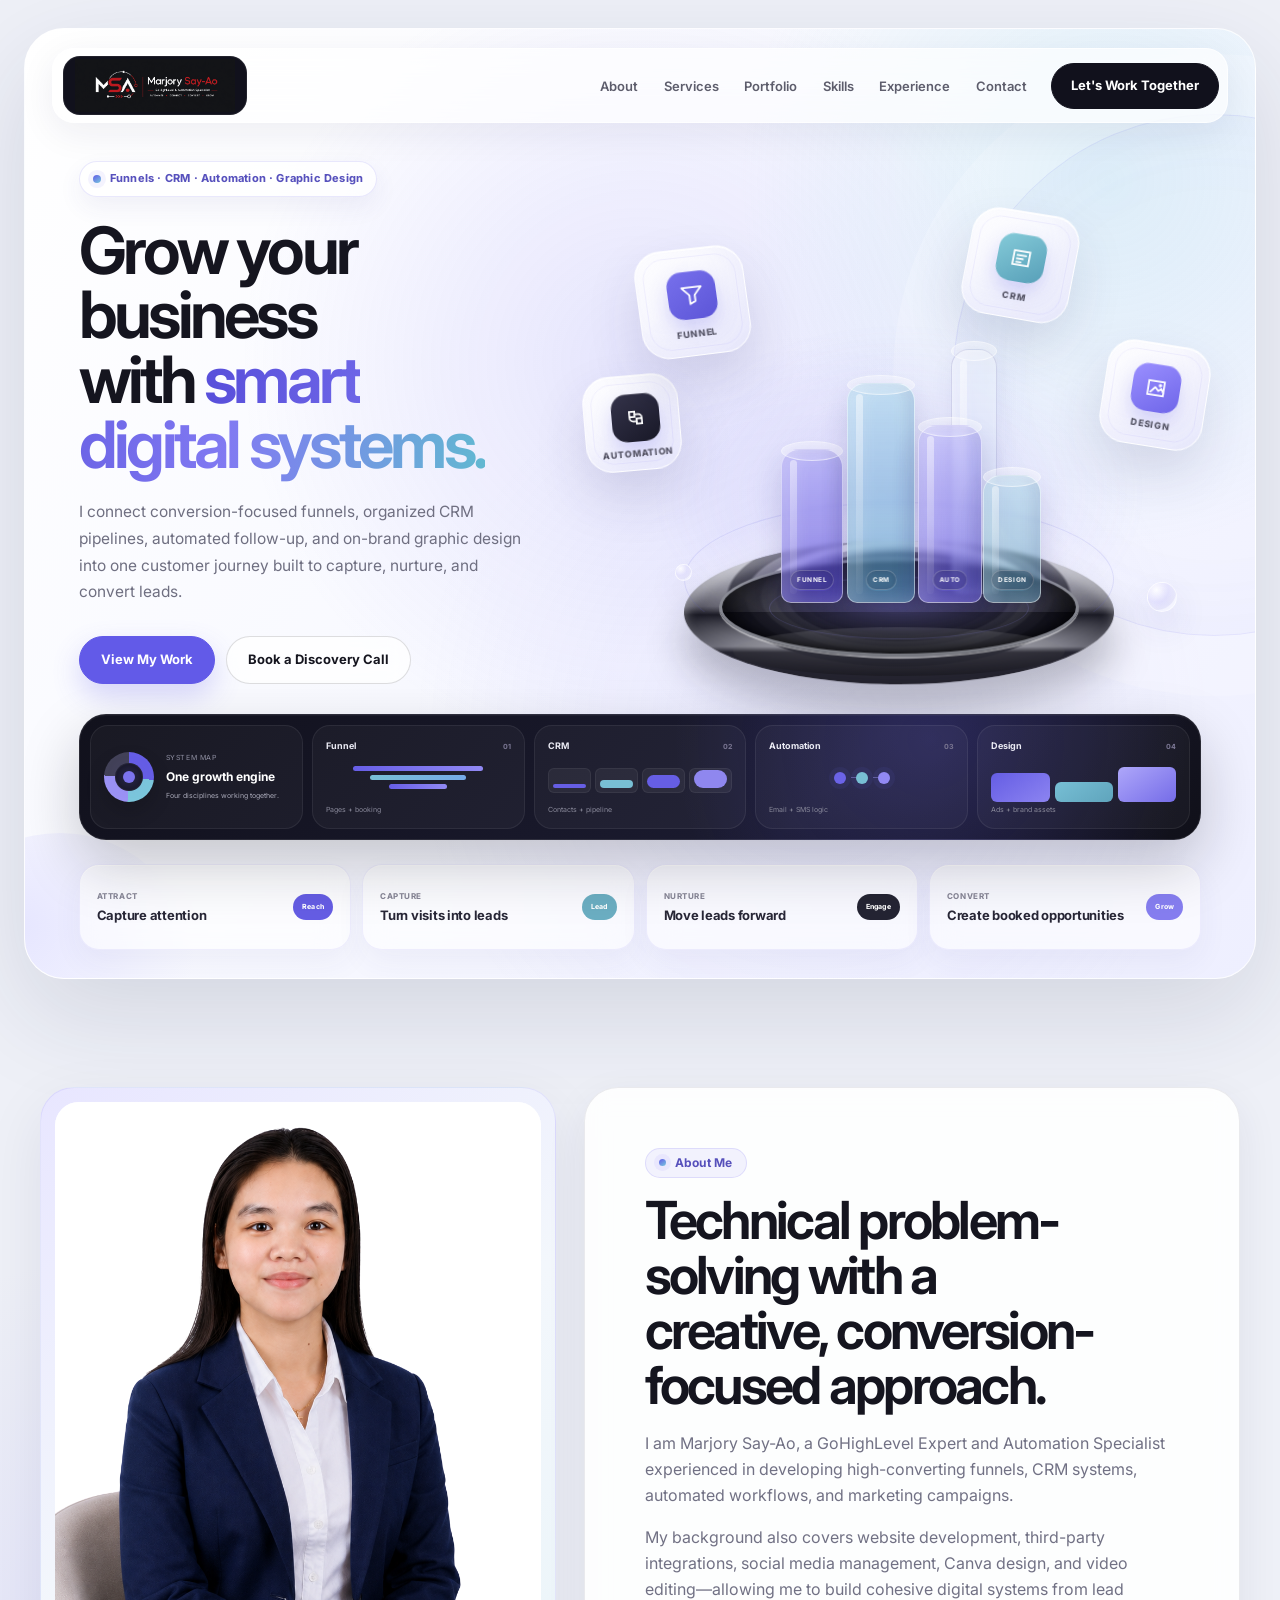
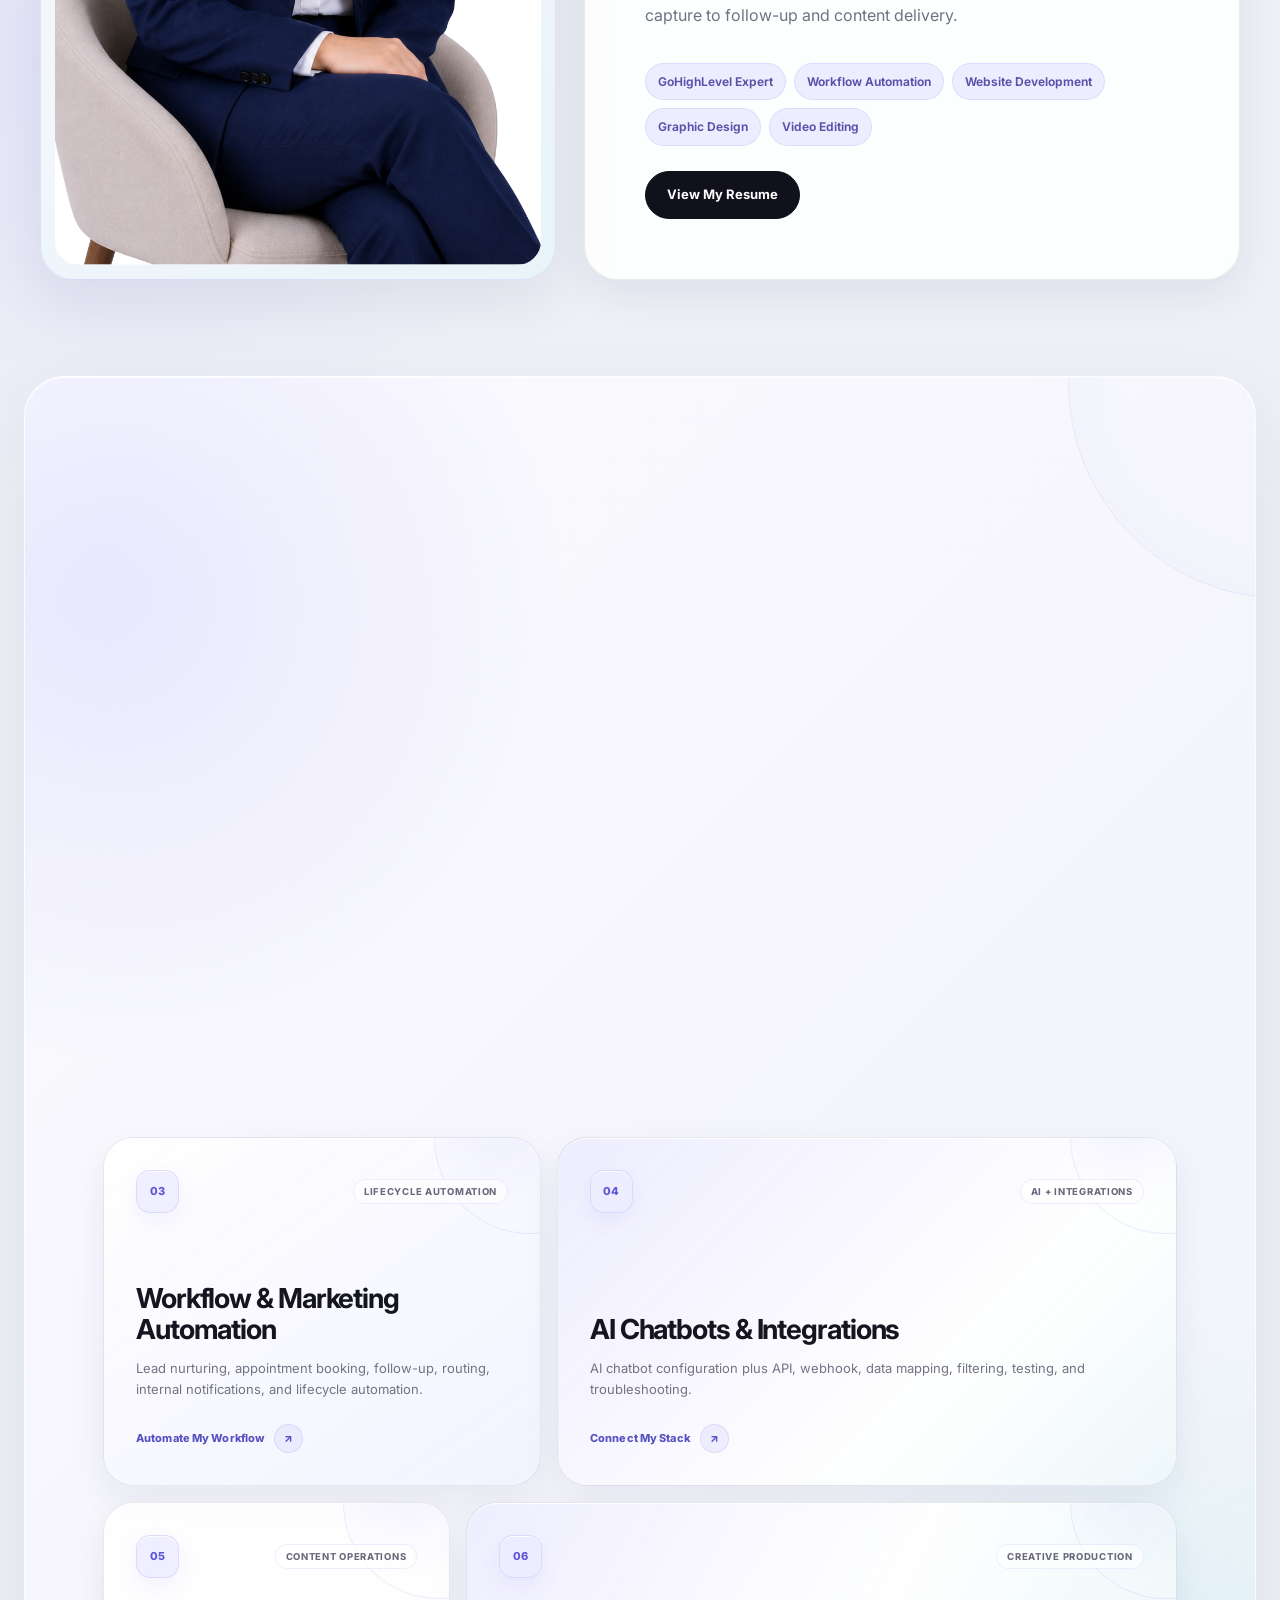
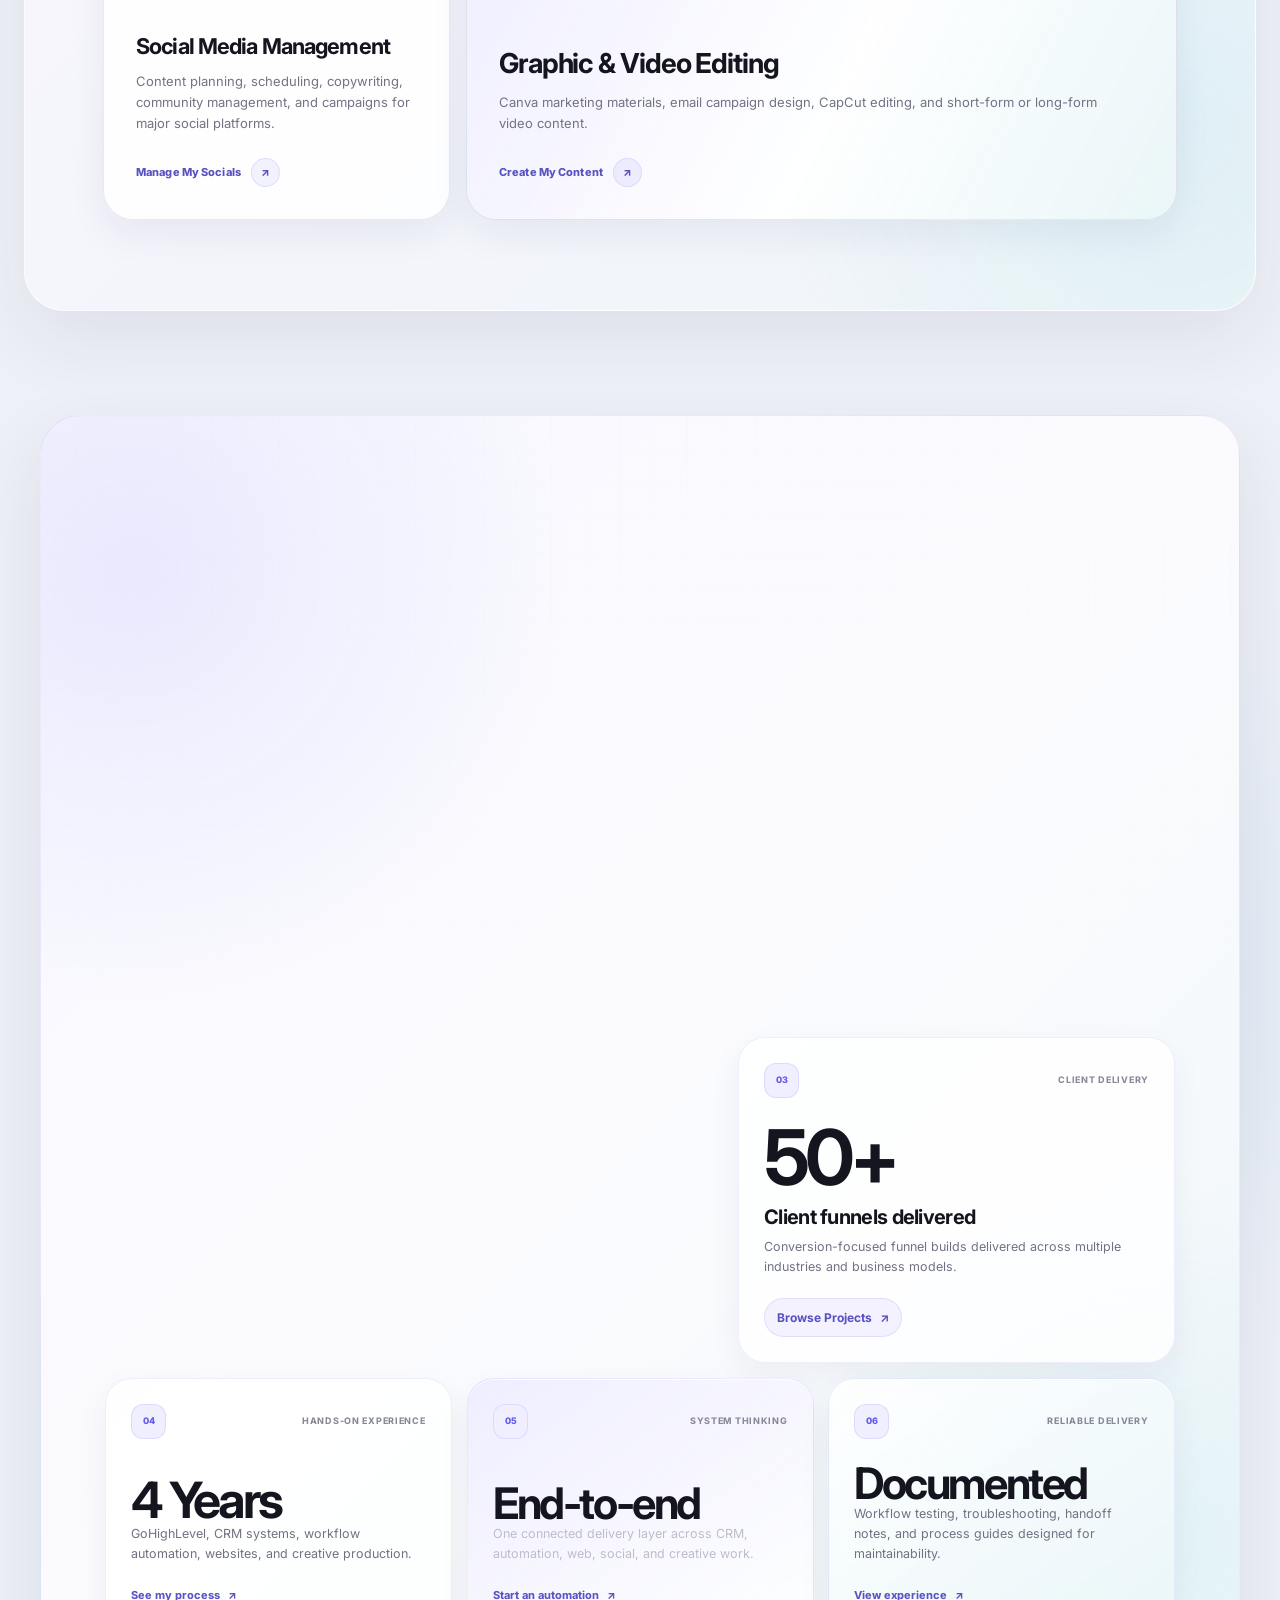
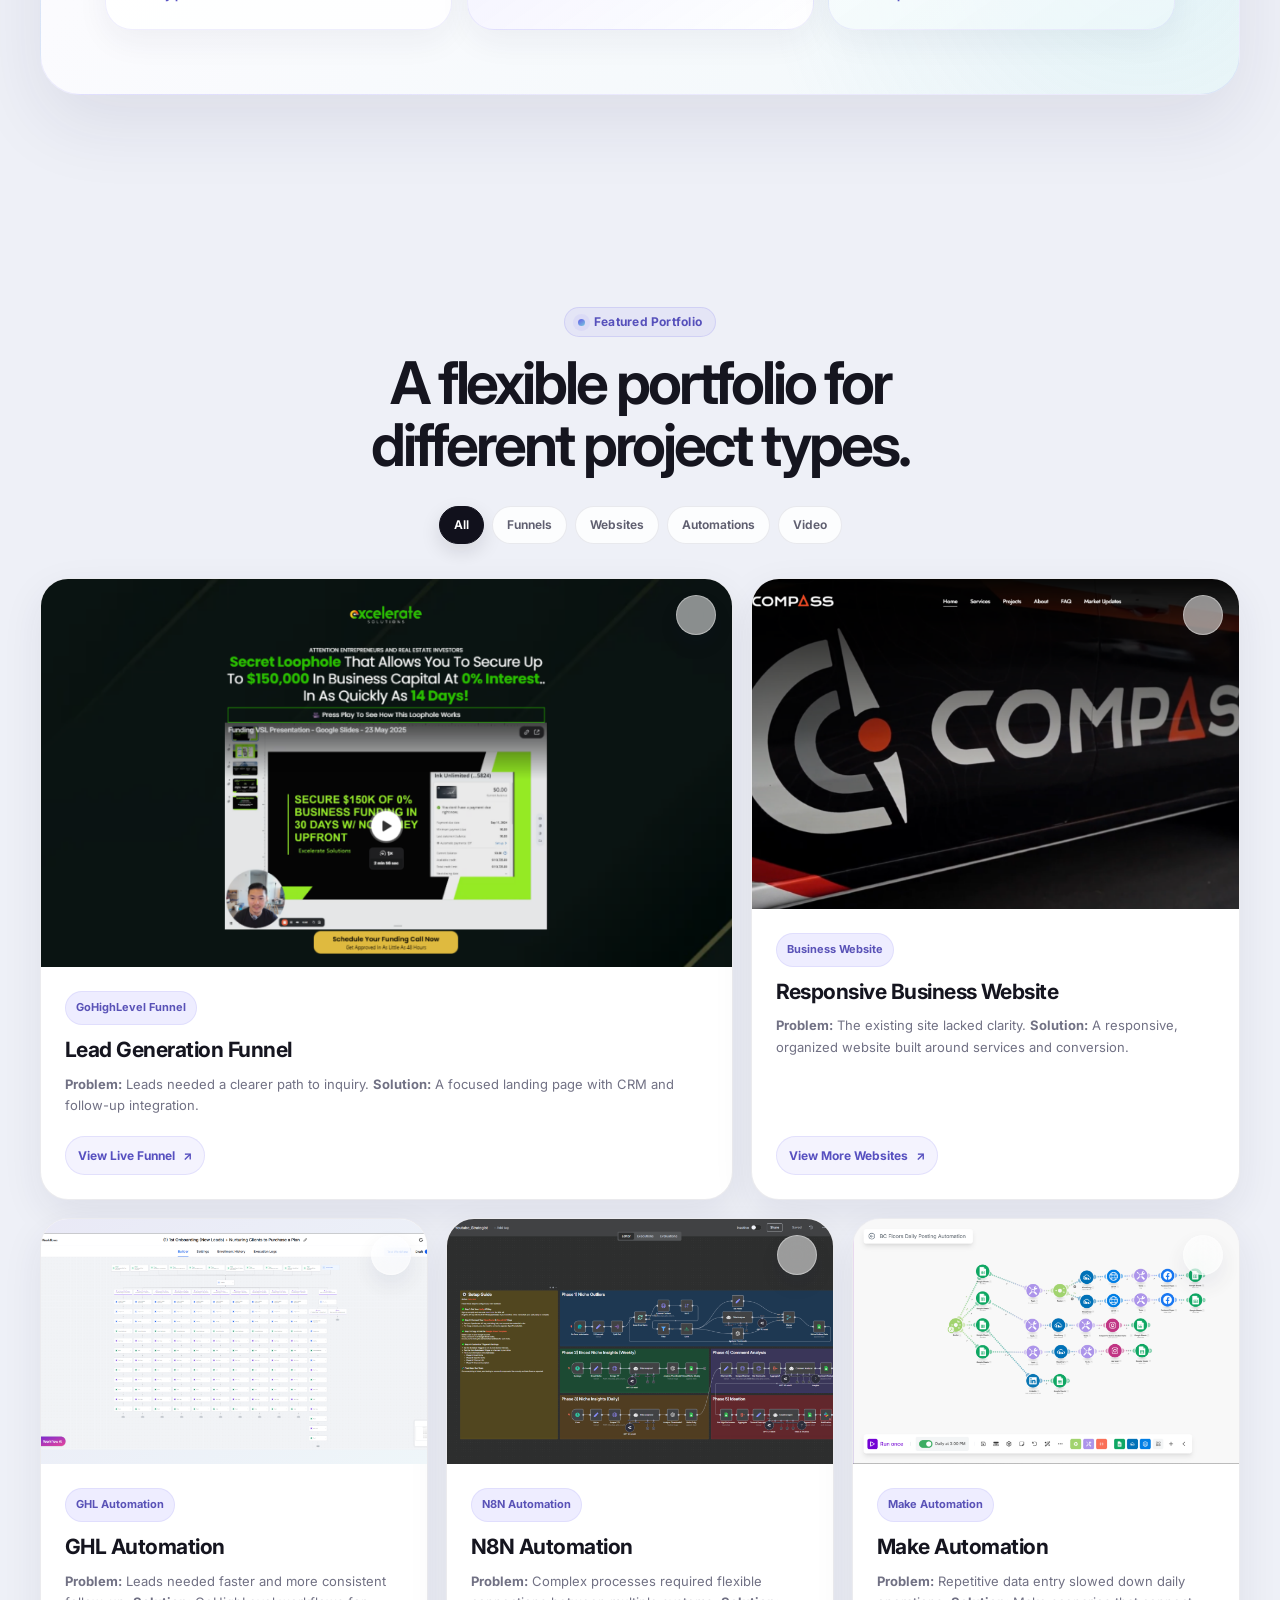
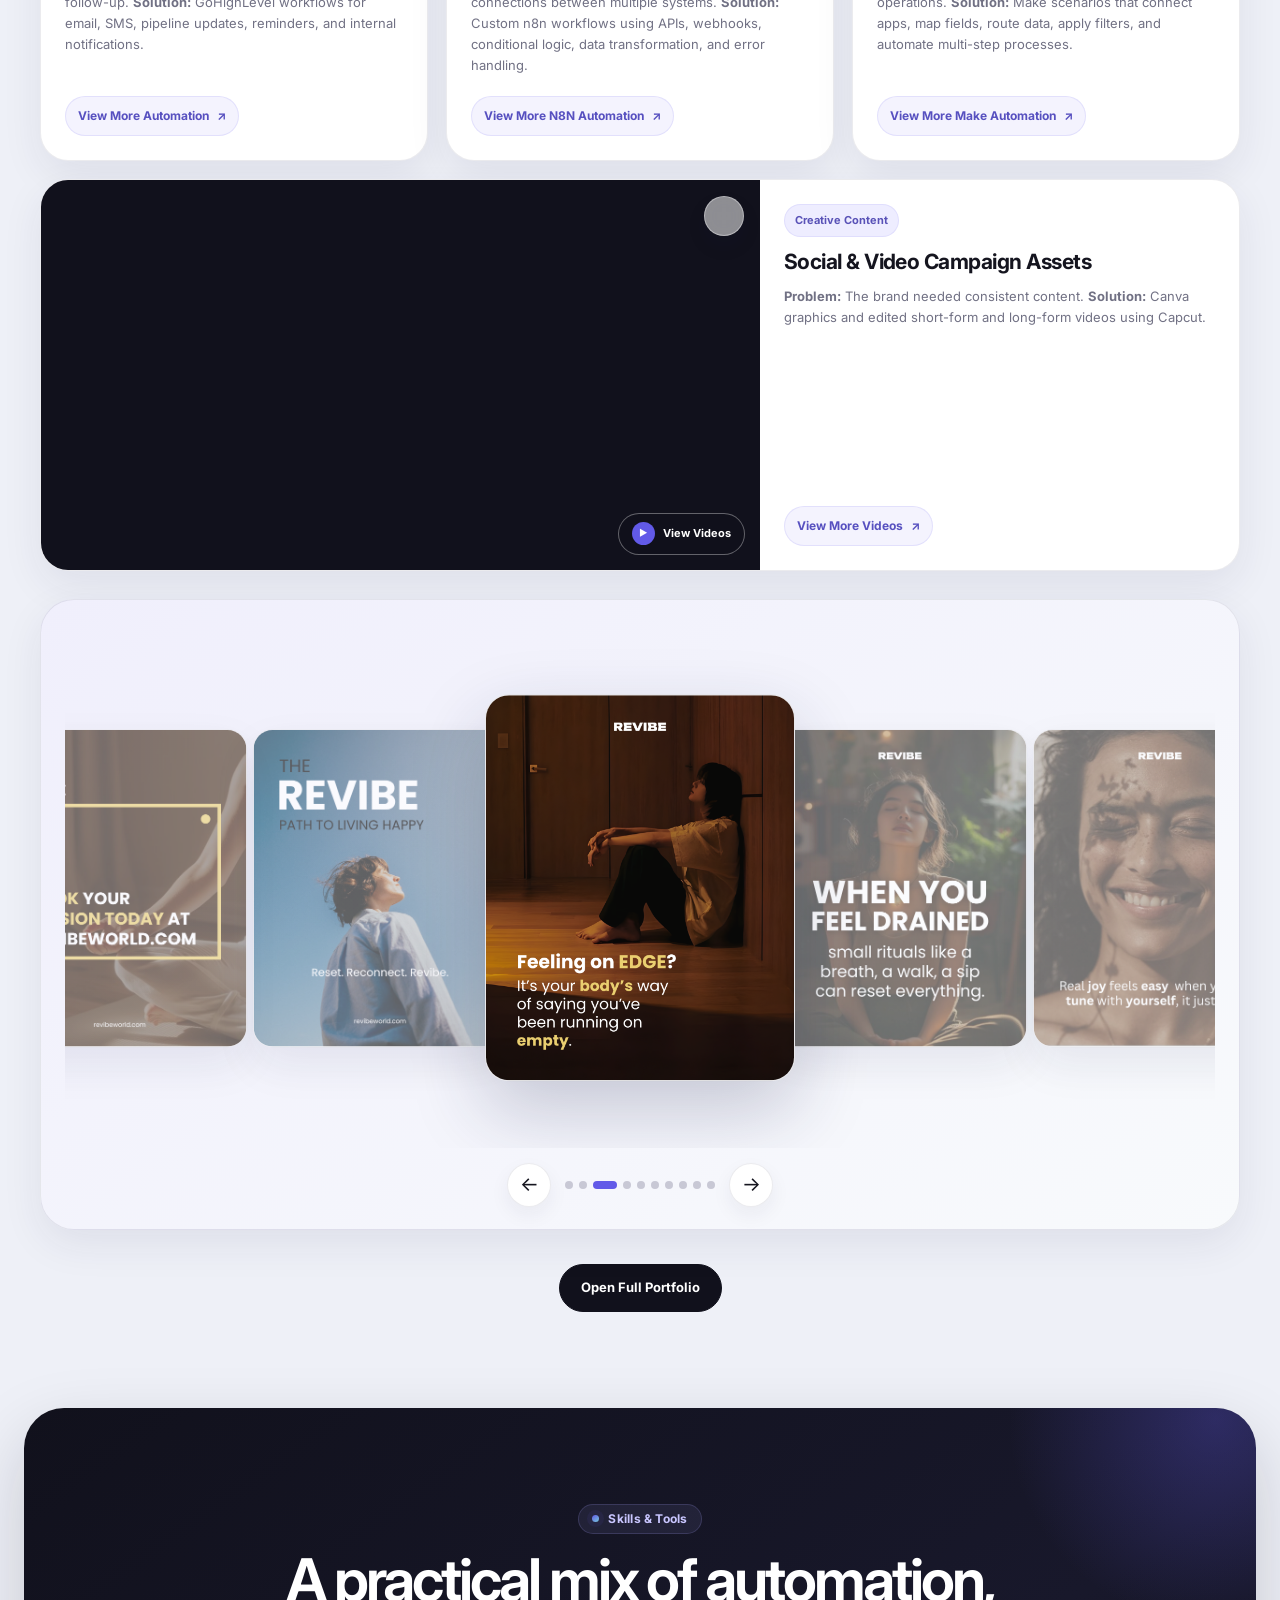
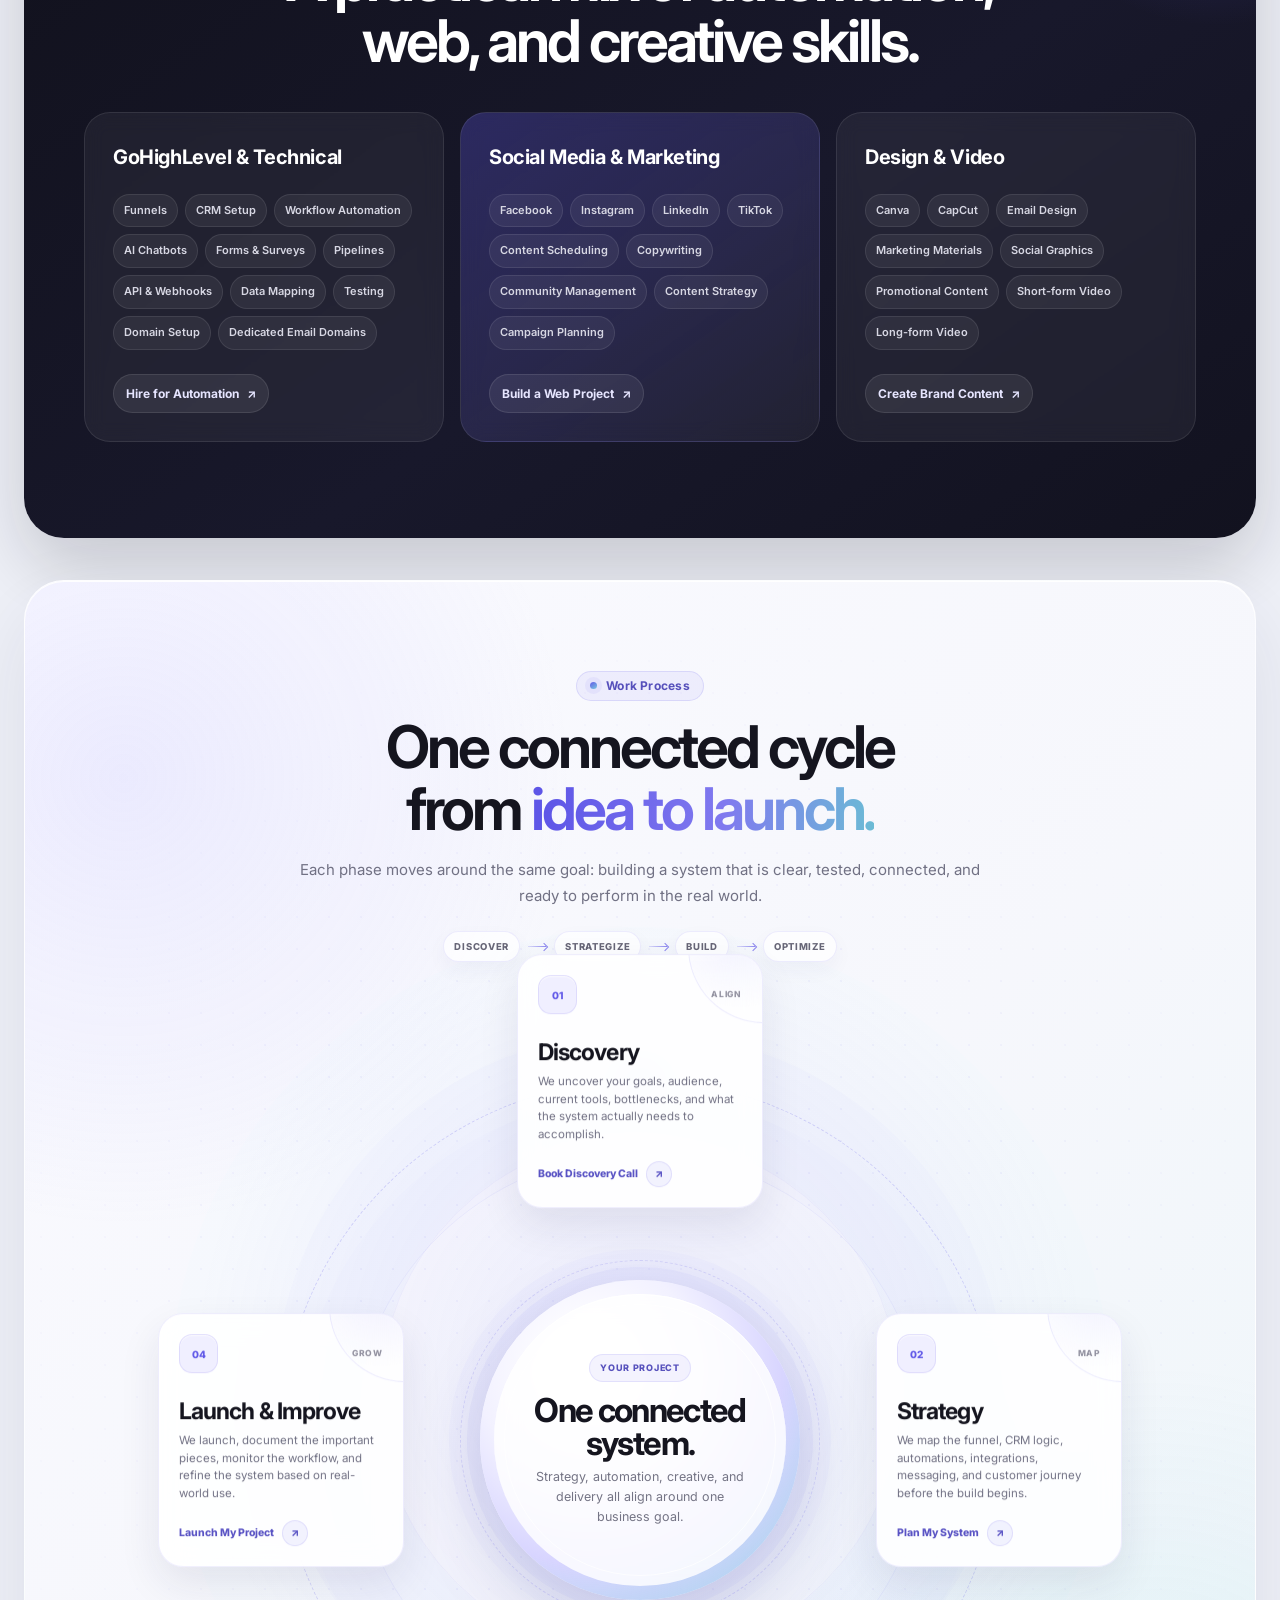
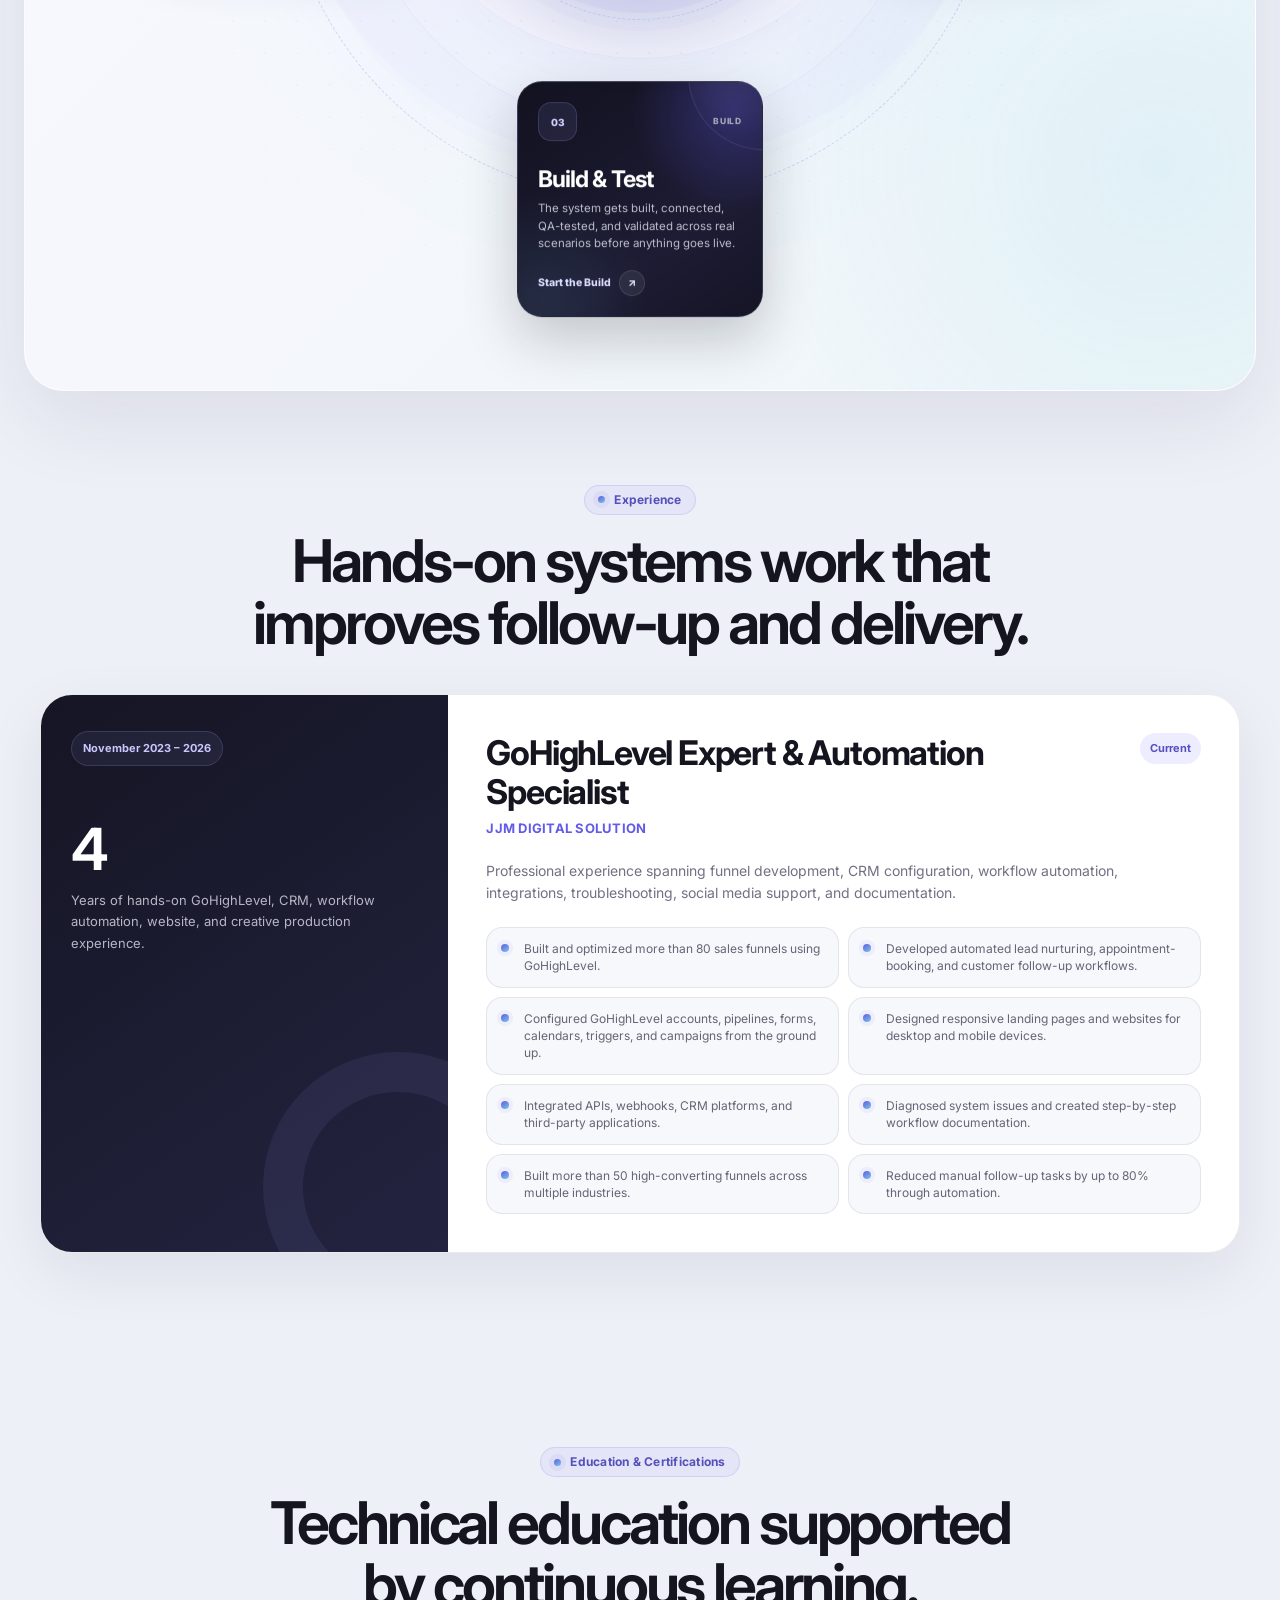
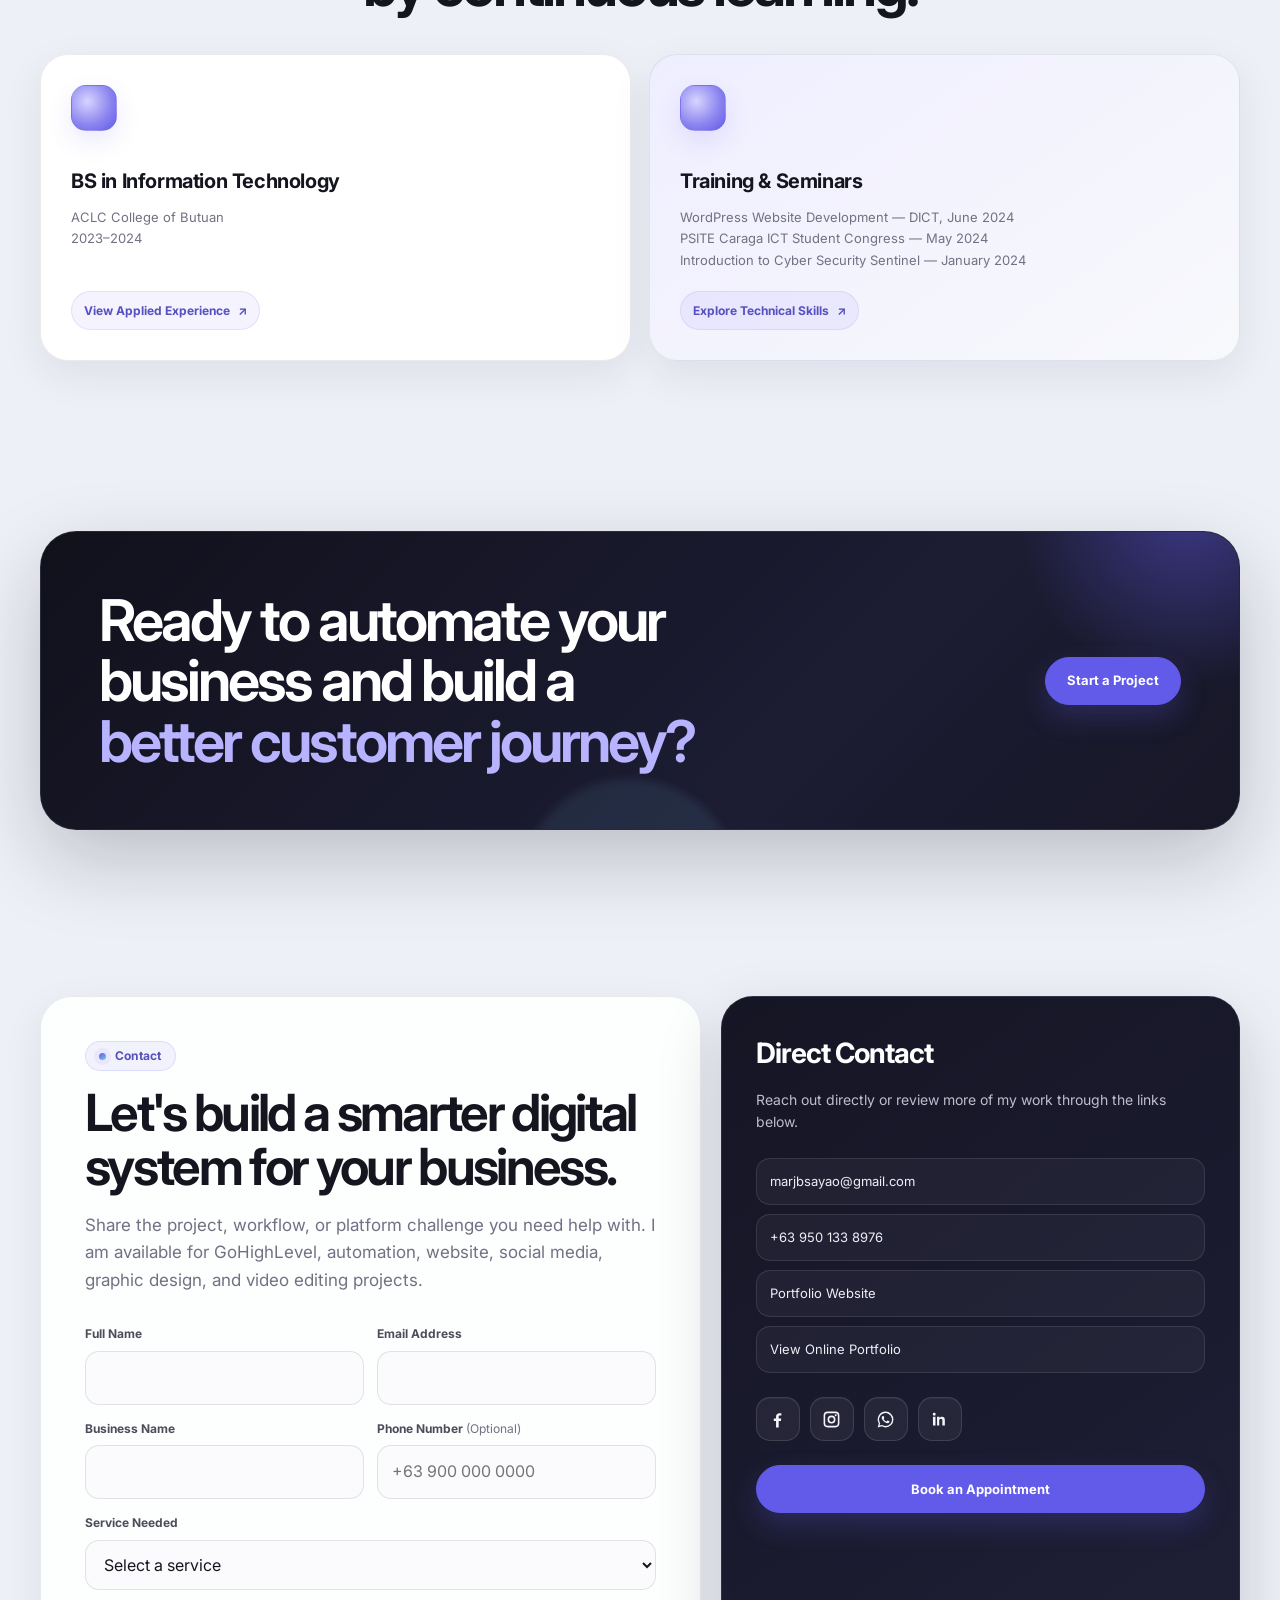
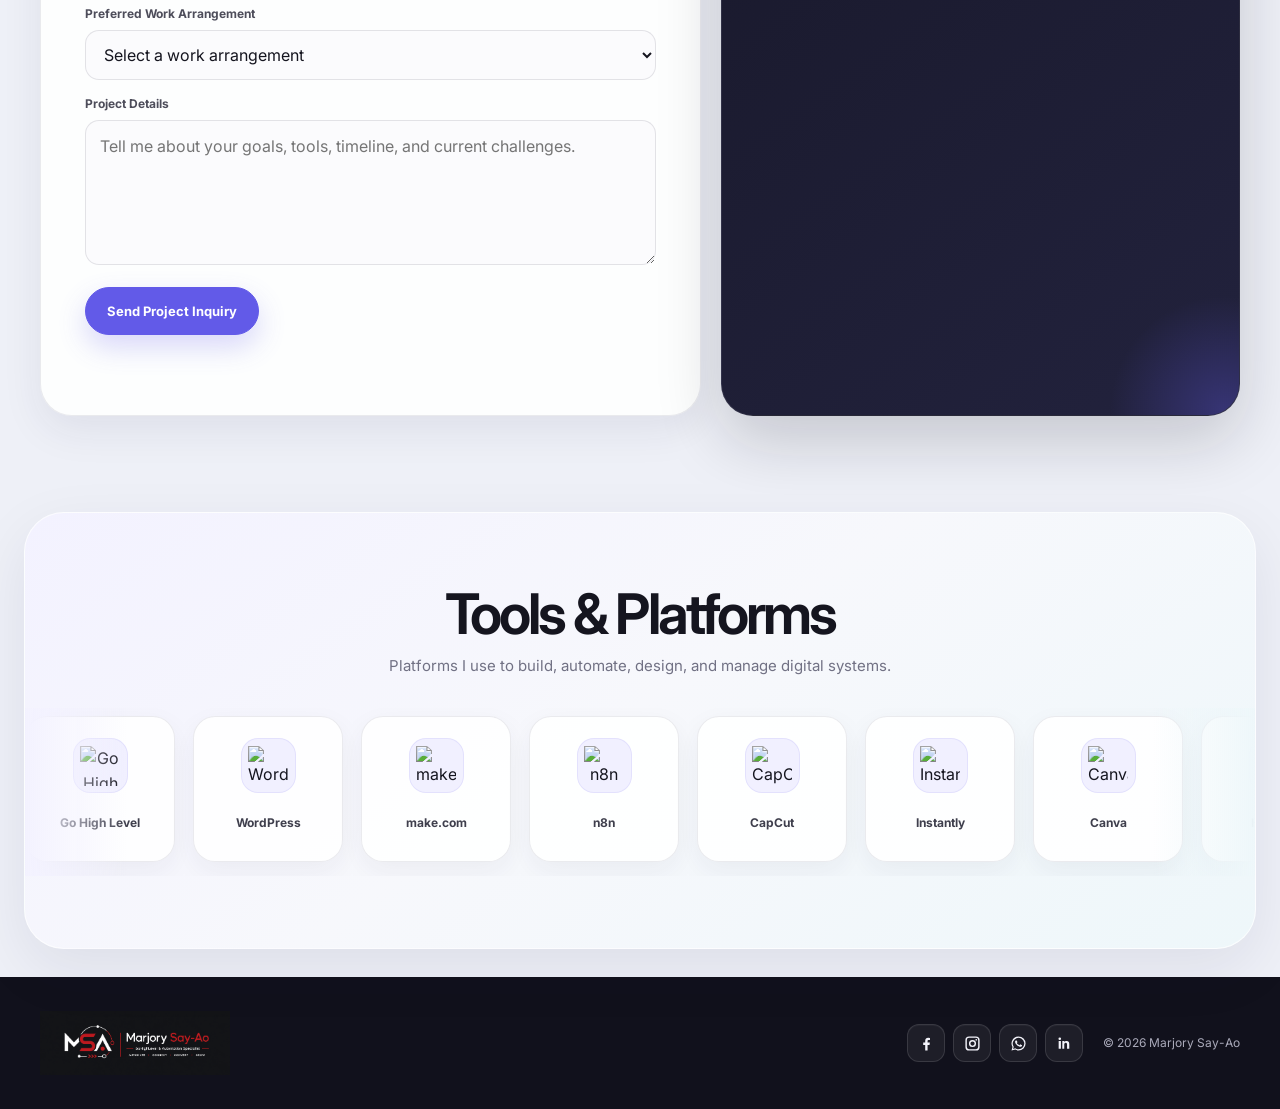
==== commit 5086b0b3: "Update index.html" ====
--- a/index.html
+++ b/index.html
@@ -2749,23 +2749,6 @@
 #hero .hero-actions { display: flex; flex-wrap: wrap; gap: 11px; }
 #hero .btn-outline { background: rgba(255,255,255,.72); backdrop-filter: blur(10px); }
 
-.hero-plus {
-  position: absolute;
-  z-index: 8;
-  top: 96px;
-  right: clamp(28px, 4vw, 56px);
-  width: 42px;
-  height: 42px;
-  display: grid;
-  place-items: center;
-  border: 1px solid rgba(255,255,255,.55);
-  border-radius: 50%;
-  background: linear-gradient(145deg, #756cef, #5e56df);
-  color: #fff;
-  box-shadow: 0 14px 30px rgba(98,90,232,.24), inset 0 1px 0 rgba(255,255,255,.30);
-  font-size: 20px;
-  font-weight: 400;
-}
 
 #hero .hero-visual-suite {
   position: relative;
@@ -3157,7 +3140,6 @@
   #hero .hero-dashboard-rail .hero-dash-module:nth-child(4),
   #hero .hero-dashboard-rail .hero-dash-module:nth-child(5) { display: none; }
   #hero .hero-focus-grid { grid-template-columns: repeat(2, minmax(0, 1fr)); }
-  .hero-plus { top: 92px; right: 30px; }
   .cube-funnel { left: 12%; }
   .cube-crm { right: 24%; }
   .cube-automation { left: 7%; }
@@ -3178,7 +3160,6 @@
   .hero-dash-module { padding: 11px; }
   #hero .hero-focus-grid { gap: 8px; margin-top: 16px; }
   .hero-focus-card { min-height: 78px; padding: 13px; border-radius: 17px; }
-  .hero-plus { width: 38px; height: 38px; top: 91px; right: 20px; }
 }
 
 @media (max-width: 560px) {
@@ -3197,7 +3178,6 @@
   #hero .hero-focus-grid { grid-template-columns: 1fr 1fr; }
   .hero-focus-card { align-items: flex-start; flex-direction: column; min-height: 92px; }
   .hero-focus-card > b { align-self: flex-start; }
-  .hero-plus { top: 86px; right: 16px; }
 }
 
 /* Final hero alignment: same outer width, balanced modules, non-redundant hierarchy */
@@ -3242,6 +3222,411 @@
 
 @media (prefers-reduced-motion: reduce) {
   .solution-cube { animation: none; }
+}
+
+
+/* =========================================================
+   FINAL MOBILE LAYOUT FIX
+   - centers mobile content
+   - removes negative hero offsets that caused overlaps
+   - keeps the visual composition contained on small screens
+   ========================================================= */
+@media (max-width: 760px) {
+  html,
+  body {
+    max-width: 100%;
+    overflow-x: hidden;
+  }
+
+  #hero {
+    width: calc(100% - 20px);
+    padding: 100px 18px 28px;
+  }
+
+  #hero .hero-grid {
+    grid-template-columns: 1fr;
+    row-gap: 22px;
+  }
+
+  #hero .hero-content {
+    width: 100%;
+    max-width: 620px;
+    margin-inline: auto;
+    padding: 10px 0 2px;
+    text-align: center;
+  }
+
+  #hero .eyebrow {
+    max-width: 100%;
+    justify-content: center;
+    margin: 0 auto 18px;
+    white-space: normal;
+    text-align: center;
+  }
+
+  #hero .hero-heading {
+    max-width: 590px;
+    margin: 0 auto 18px;
+    text-align: center;
+    text-wrap: balance;
+  }
+
+  #hero .hero-copy {
+    max-width: 540px;
+    margin: 0 auto 24px;
+    text-align: center;
+  }
+
+  #hero .hero-actions {
+    width: min(100%, 360px);
+    margin-inline: auto;
+    justify-content: center;
+  }
+
+  #hero .hero-actions .btn {
+    width: 100%;
+  }
+
+  /* The old mobile rules scaled the entire visual and used negative
+     side/bottom margins. Keeping it at natural scale prevents overlap. */
+  #hero .hero-visual-suite {
+    width: 100%;
+    max-width: 520px;
+    min-height: 390px;
+    margin: 8px auto 0;
+    transform: none;
+    transform-origin: center;
+  }
+
+  #hero .hero-visual-suite::before {
+    width: min(92vw, 430px);
+    height: 280px;
+    bottom: 18px;
+  }
+
+  .solution-cube {
+    width: 84px;
+    height: 84px;
+    padding: 12px 10px 10px;
+    border-radius: 22px;
+    animation: none;
+  }
+
+  .solution-cube .cube-icon {
+    width: 38px;
+    height: 38px;
+    border-radius: 12px;
+  }
+
+  .solution-cube .cube-icon svg {
+    width: 22px;
+    height: 22px;
+  }
+
+  .solution-cube b {
+    font-size: 7.5px;
+  }
+
+  .cube-funnel {
+    left: 7%;
+    top: 28px;
+  }
+
+  .cube-crm {
+    right: 8%;
+    top: 8px;
+  }
+
+  .cube-automation {
+    left: 4%;
+    top: 142px;
+    width: 78px;
+    height: 78px;
+  }
+
+  .cube-design {
+    right: 4%;
+    top: 132px;
+    width: 80px;
+    height: 80px;
+  }
+
+  .hero-pedestal {
+    bottom: 0;
+    transform: translateX(-50%) scale(.76);
+    transform-origin: bottom center;
+  }
+
+  .orb-a {
+    right: 5%;
+    bottom: 58px;
+  }
+
+  .orb-b {
+    left: 7%;
+    bottom: 92px;
+  }
+
+  #hero .hero-dashboard-rail {
+    width: 100%;
+    margin-top: 0;
+    grid-template-columns: repeat(2, minmax(0, 1fr));
+    gap: 8px;
+    padding: 8px;
+  }
+
+  #hero .hero-dashboard-rail .hero-dash-overview {
+    grid-column: 1 / -1;
+  }
+
+  #hero .hero-dashboard-rail .hero-dash-module {
+    display: flex;
+    min-width: 0;
+  }
+
+  #hero .hero-focus-grid {
+    grid-template-columns: repeat(2, minmax(0, 1fr));
+    gap: 9px;
+    margin-top: 14px;
+  }
+
+  .hero-focus-card {
+    min-width: 0;
+    justify-content: center;
+    text-align: center;
+  }
+
+  .hero-focus-card > b {
+    flex: 0 0 auto;
+  }
+
+  /* Center the rest of the mobile page while keeping form fields readable. */
+  .services-intro-side,
+  .results-intro-side {
+    justify-self: center;
+  }
+
+  .service-flow,
+  .results-proof-line,
+  .filters,
+  .process-cycle-key,
+  .chips,
+  .skill-list,
+  .social-links,
+  .footer-social-links {
+    justify-content: center;
+  }
+
+  .service-topline {
+    flex-direction: column;
+    align-items: center;
+    justify-content: center;
+  }
+
+  .service-kicker {
+    max-width: 100%;
+    white-space: normal;
+    text-align: center;
+  }
+
+  .project-body {
+    text-align: center;
+  }
+
+  .project-body .tag,
+  .project-body .card-action,
+  .project-body .btn {
+    margin-left: auto;
+    margin-right: auto;
+  }
+
+  .about-copy .btn,
+  #services .card .card-action,
+  #results .result-action,
+  .result-text-link,
+  .skill-group .card-action,
+  .process-planet-link,
+  .edu-card .card-action,
+  form .btn {
+    margin-left: auto;
+    margin-right: auto;
+  }
+
+  .mobile-menu {
+    text-align: center;
+  }
+
+  .mobile-menu .btn {
+    width: 100%;
+  }
+
+  .timeline-date {
+    margin-inline: auto;
+  }
+
+  .timeline-years,
+  .timeline-side-copy,
+  .footer-copyright {
+    text-align: center;
+  }
+
+  .footer-inner {
+    align-items: center;
+    justify-content: center;
+    text-align: center;
+  }
+
+  .footer-social-links {
+    margin-left: 0;
+  }
+
+  form,
+  form label,
+  input,
+  select,
+  textarea {
+    text-align: left;
+  }
+}
+
+@media (max-width: 560px) {
+  #hero {
+    width: calc(100% - 16px);
+    padding: 94px 14px 22px;
+    border-radius: 26px;
+  }
+
+  #hero .eyebrow {
+    width: fit-content;
+    max-width: 100%;
+    padding-inline: 11px;
+    font-size: 9.5px;
+    line-height: 1.35;
+  }
+
+  #hero .hero-heading {
+    max-width: 430px;
+    font-size: clamp(37px, 11.5vw, 48px);
+    line-height: 1.02;
+  }
+
+  #hero .hero-copy {
+    max-width: 430px;
+    font-size: 14px;
+    line-height: 1.65;
+  }
+
+  #hero .hero-visual-suite {
+    max-width: 390px;
+    min-height: 350px;
+    margin: 6px auto 0;
+    transform: none;
+  }
+
+  .solution-cube {
+    width: 72px;
+    height: 72px;
+    padding: 10px 8px 8px;
+    border-radius: 19px;
+  }
+
+  .solution-cube .cube-icon {
+    width: 32px;
+    height: 32px;
+    border-radius: 10px;
+  }
+
+  .solution-cube .cube-icon svg {
+    width: 19px;
+    height: 19px;
+  }
+
+  .solution-cube b {
+    font-size: 6.5px;
+    letter-spacing: .055em;
+  }
+
+  .cube-funnel {
+    left: 4%;
+    top: 30px;
+  }
+
+  .cube-crm {
+    right: 4%;
+    top: 8px;
+  }
+
+  .cube-automation {
+    left: 6%;
+    top: 124px;
+    width: 68px;
+    height: 68px;
+  }
+
+  .cube-design {
+    right: 6%;
+    top: 118px;
+    width: 70px;
+    height: 70px;
+  }
+
+  .hero-pedestal {
+    bottom: 0;
+    transform: translateX(-50%) scale(.62);
+    transform-origin: bottom center;
+  }
+
+  #hero .hero-dashboard-rail {
+    margin-top: 0;
+    grid-template-columns: repeat(2, minmax(0, 1fr));
+  }
+
+  #hero .hero-dashboard-rail .hero-dash-overview {
+    height: auto;
+    min-height: 92px;
+  }
+
+  #hero .hero-dashboard-rail .hero-dash-module {
+    height: auto;
+    min-height: 100px;
+  }
+
+  #hero .hero-focus-grid {
+    grid-template-columns: 1fr;
+  }
+
+  .hero-focus-card {
+    min-height: 82px;
+    align-items: center;
+    flex-direction: row;
+  }
+
+  .social-slide {
+    width: min(78vw, 270px);
+    transform: translate(-50%, -50%) translateX(calc(var(--offset) * 92vw)) scale(.84);
+  }
+
+  .social-slide[data-active="true"] {
+    transform: translate(-50%, -50%) translateX(0) scale(1);
+  }
+}
+
+@media (max-width: 420px) {
+  #hero .hero-dashboard-rail {
+    grid-template-columns: 1fr;
+  }
+
+  #hero .hero-dashboard-rail .hero-dash-overview {
+    grid-column: 1;
+  }
+
+  .hero-dash-overview {
+    grid-template-columns: 50px minmax(0, 1fr);
+  }
+
+  .filters {
+    justify-content: center;
+  }
 }
 
 </style>
@@ -3270,7 +3655,6 @@
 </div>
 <main>
 <section id="hero">
-<div class="hero-plus" aria-hidden="true">+</div>
 <div class="container hero-grid">
 <div class="hero-content fade-up">
 <div class="eyebrow">Funnels · CRM · Automation · Graphic Design</div>
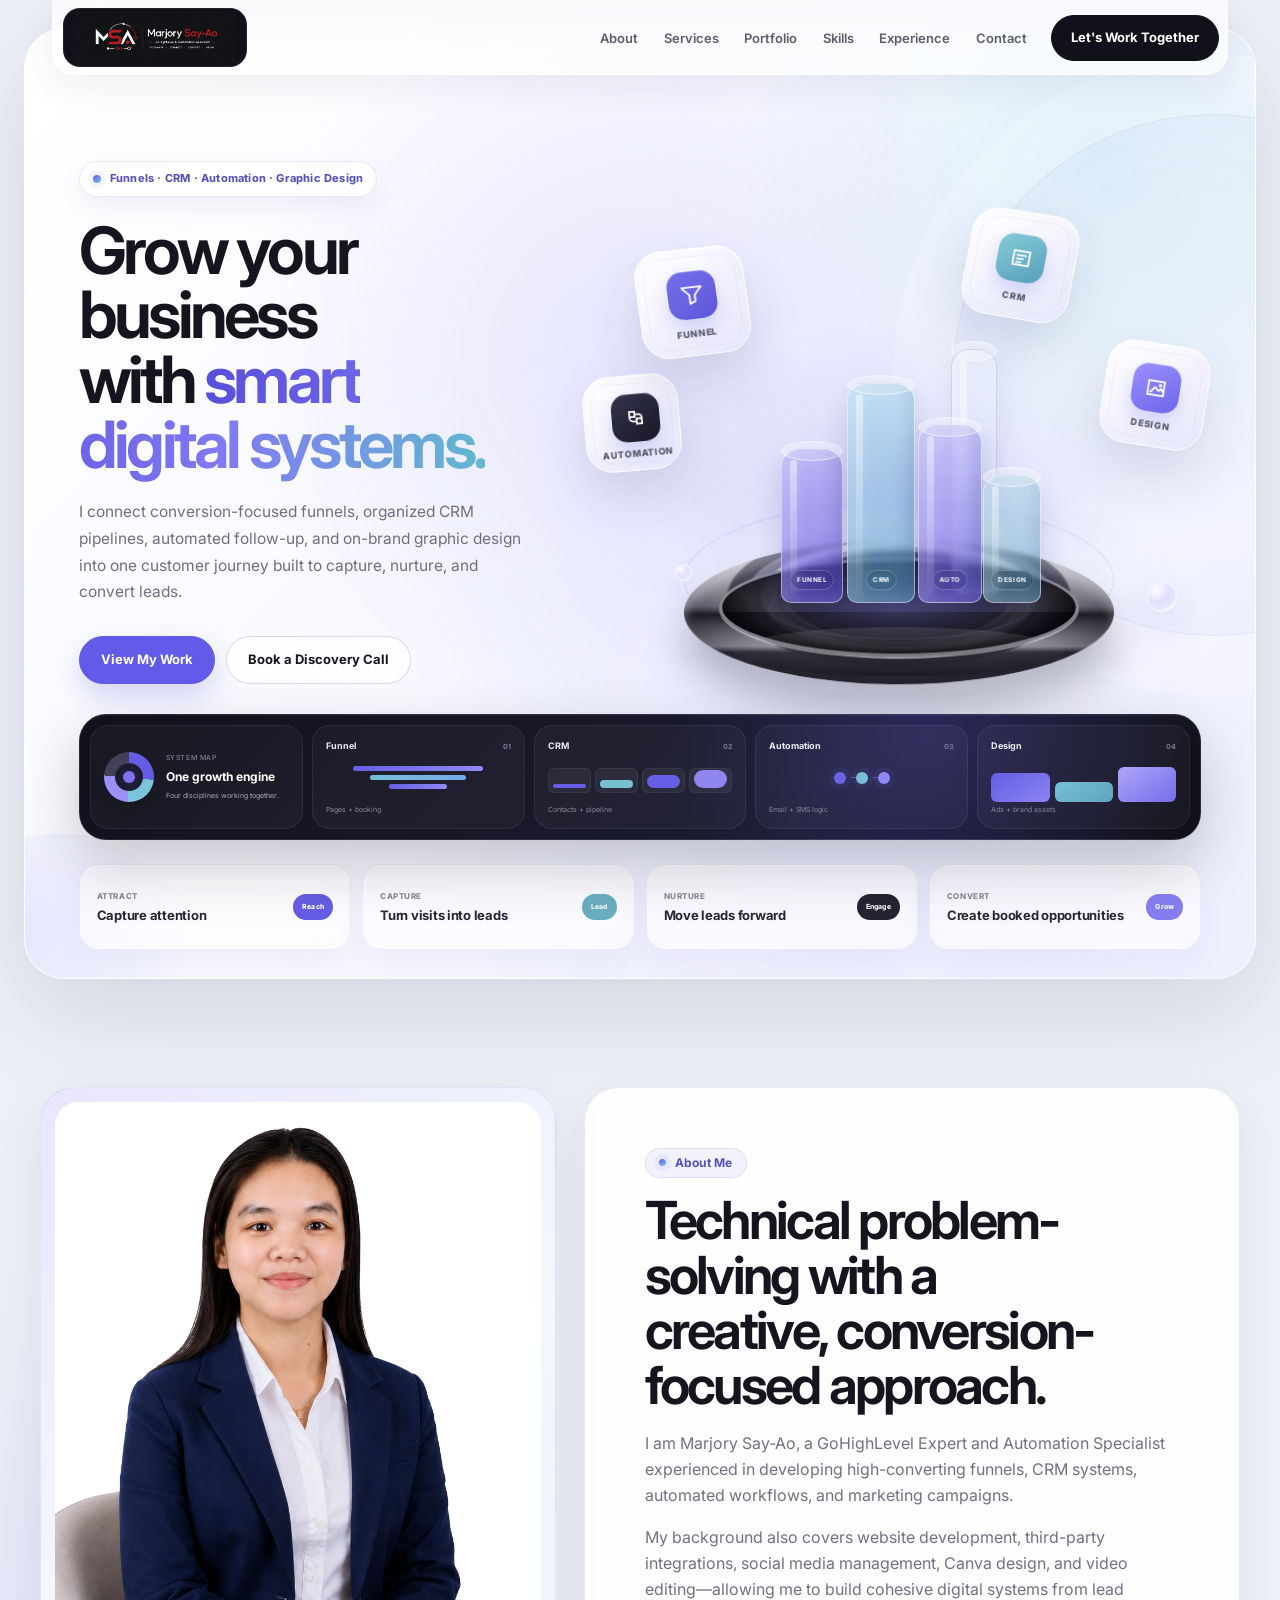
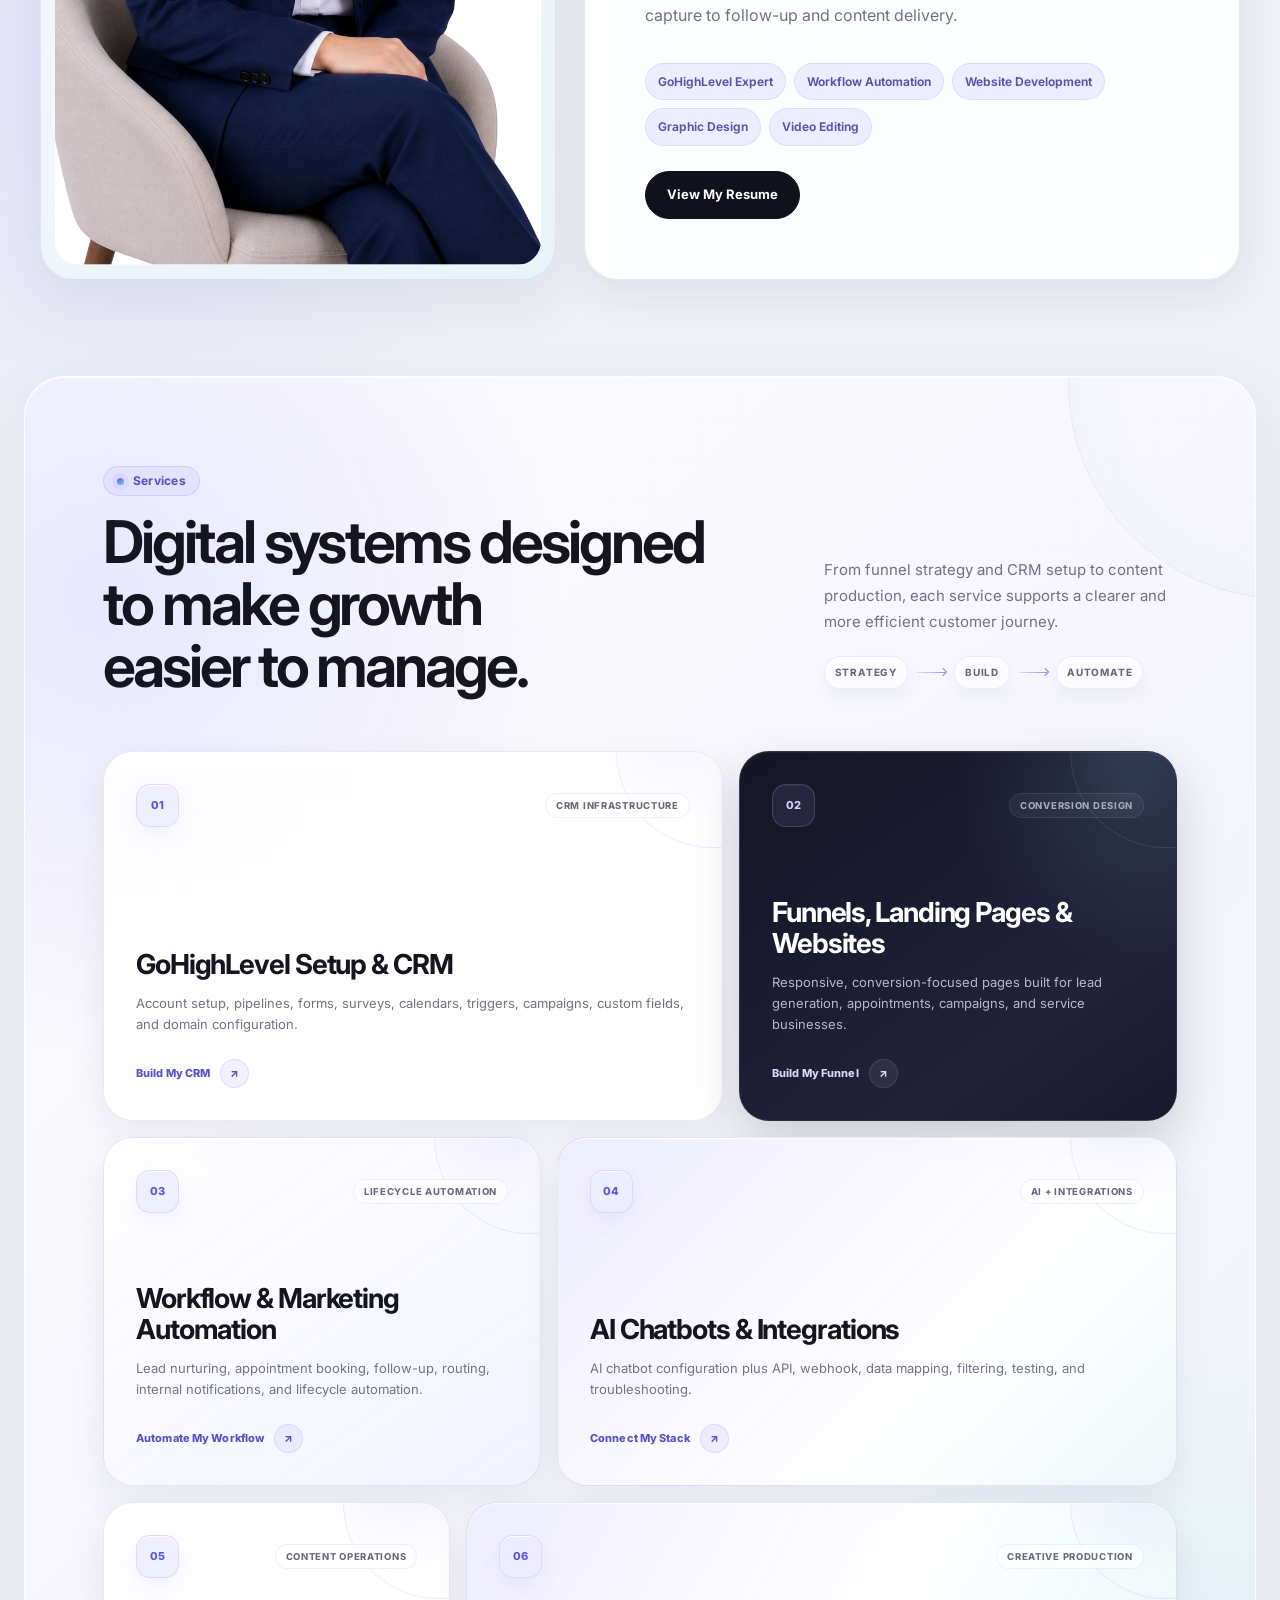
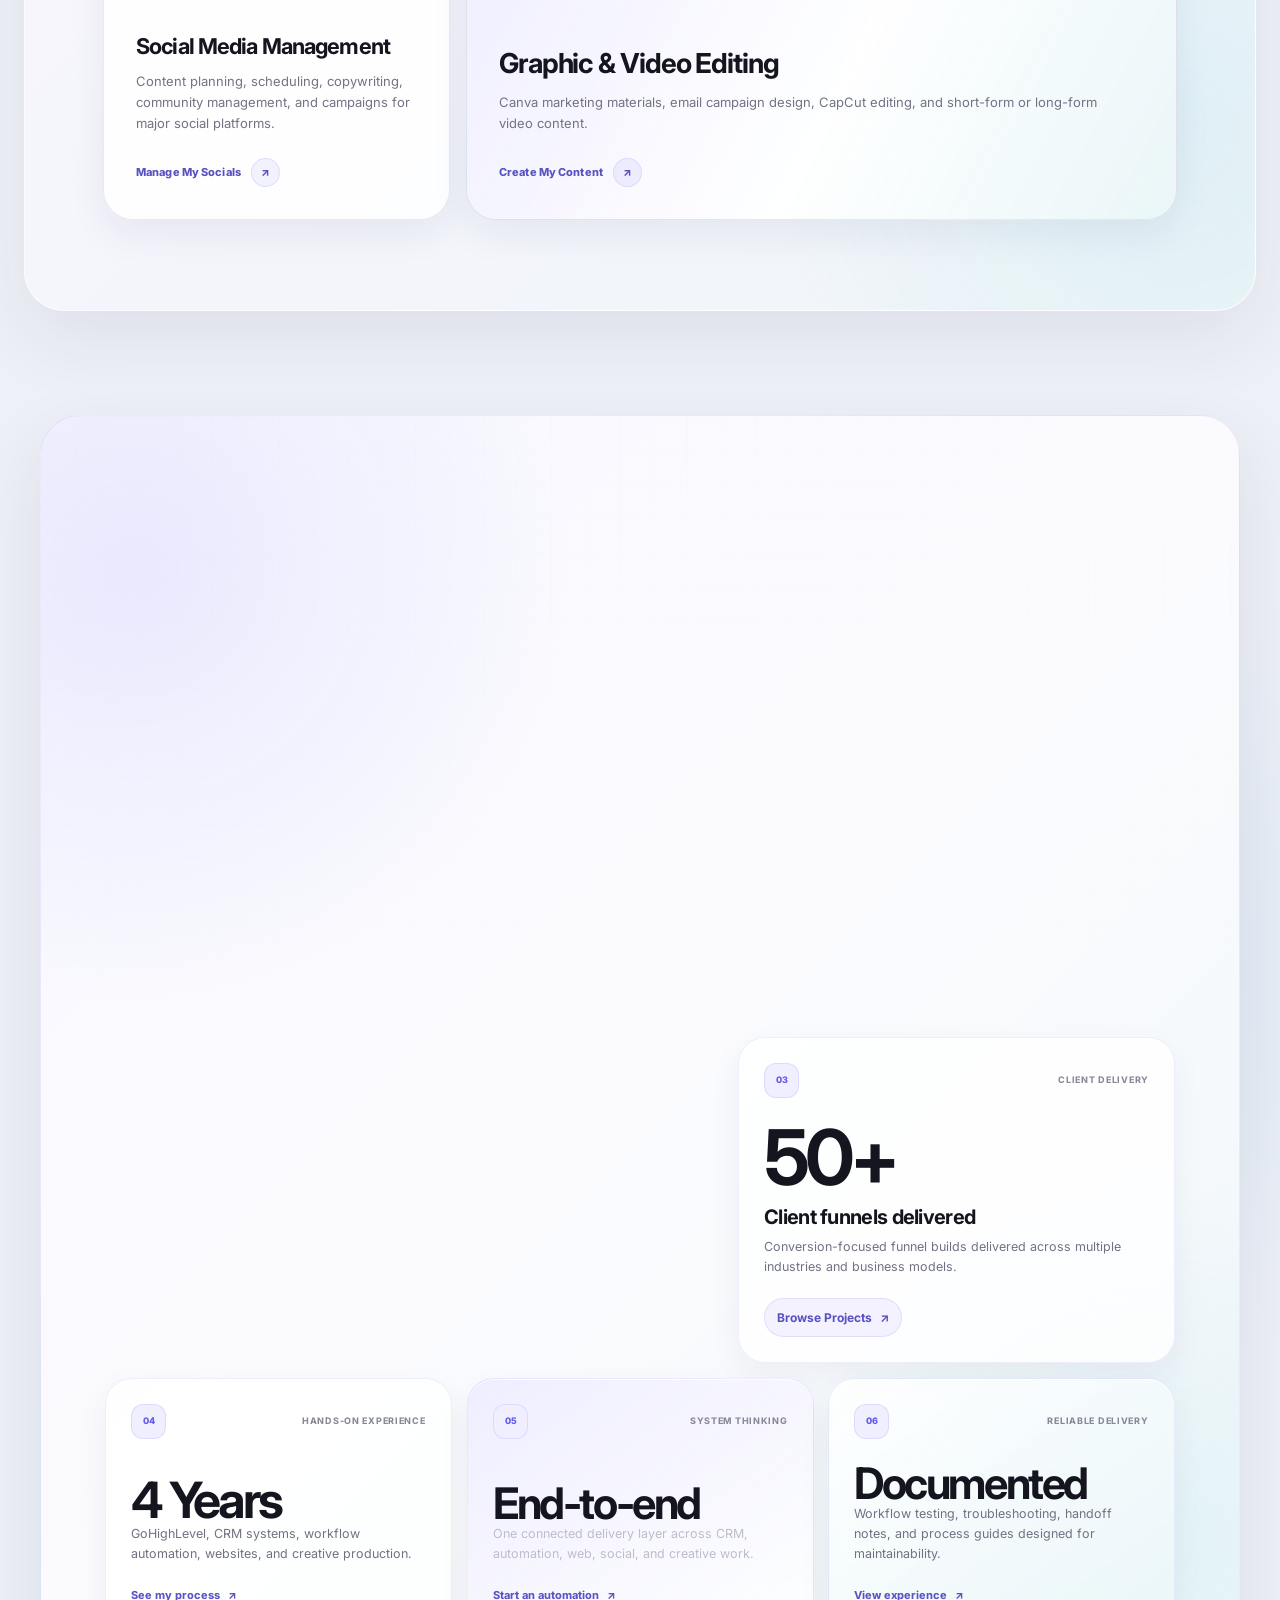
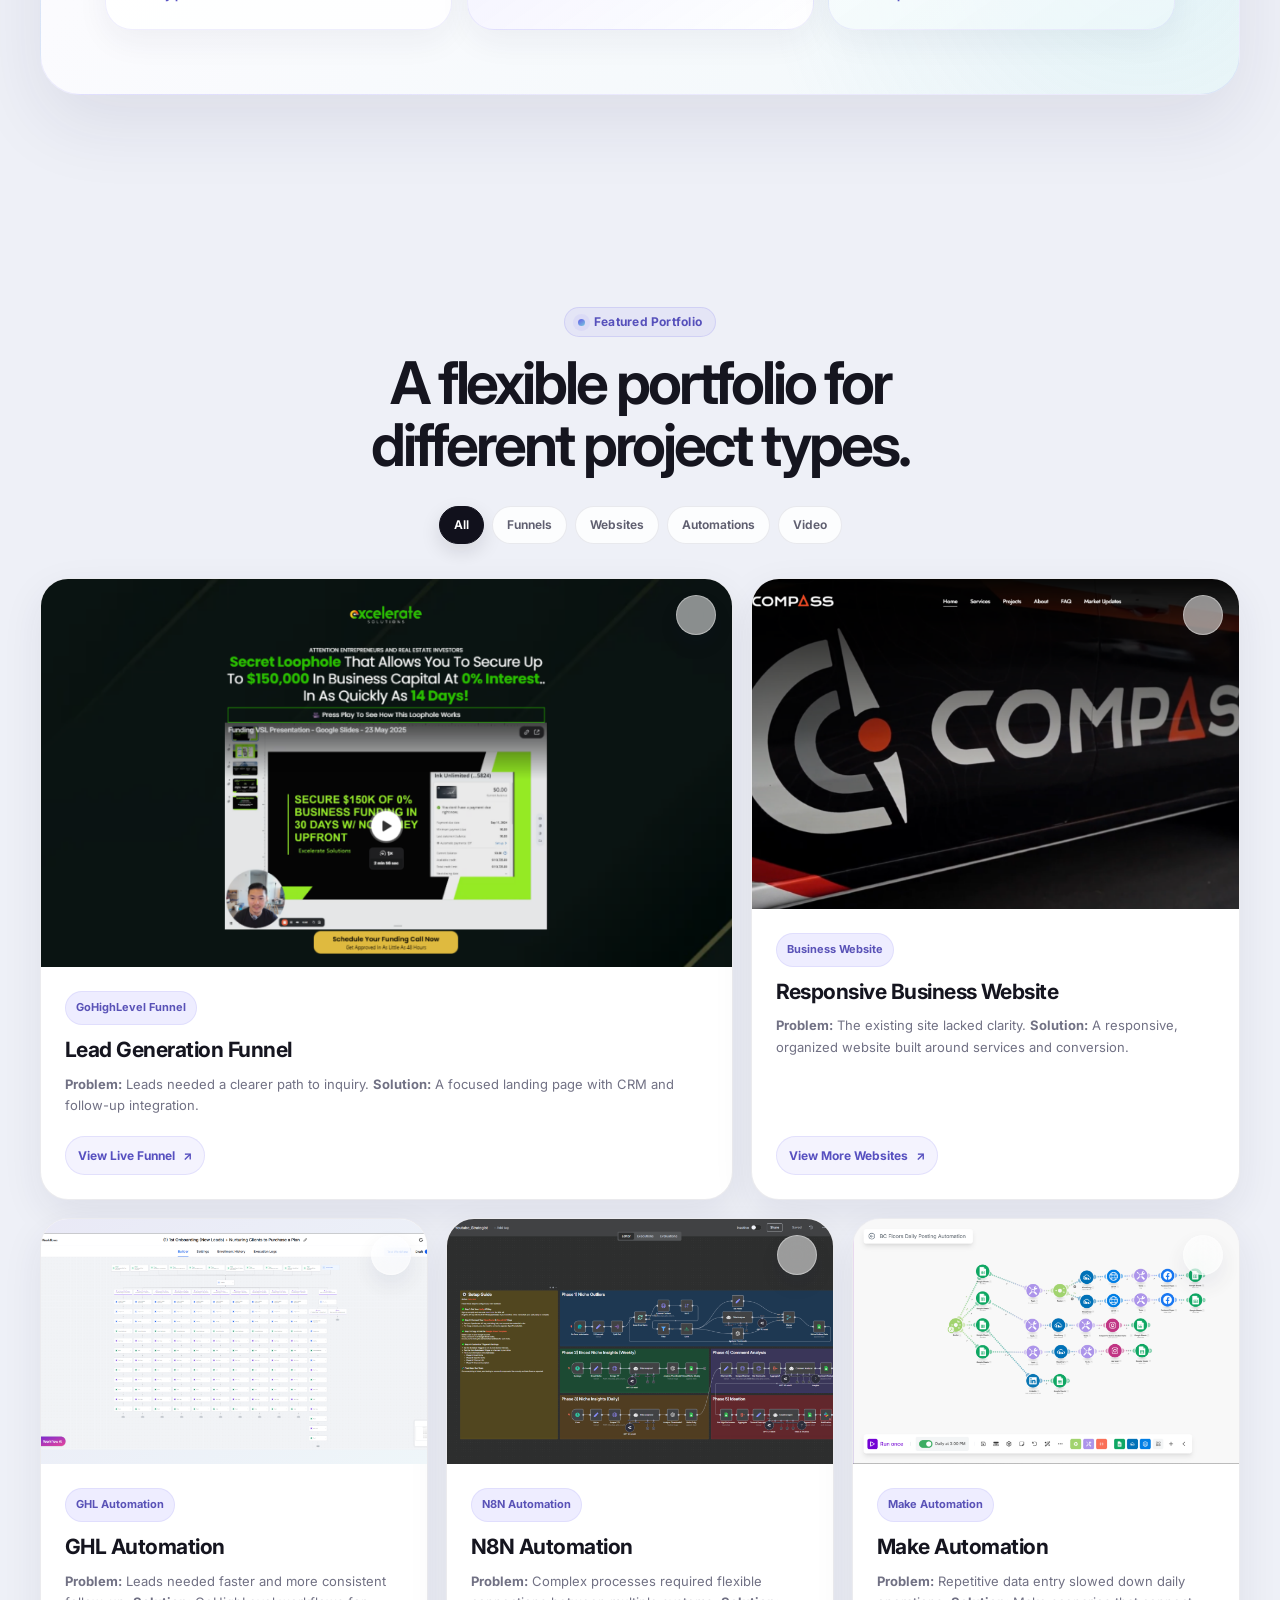
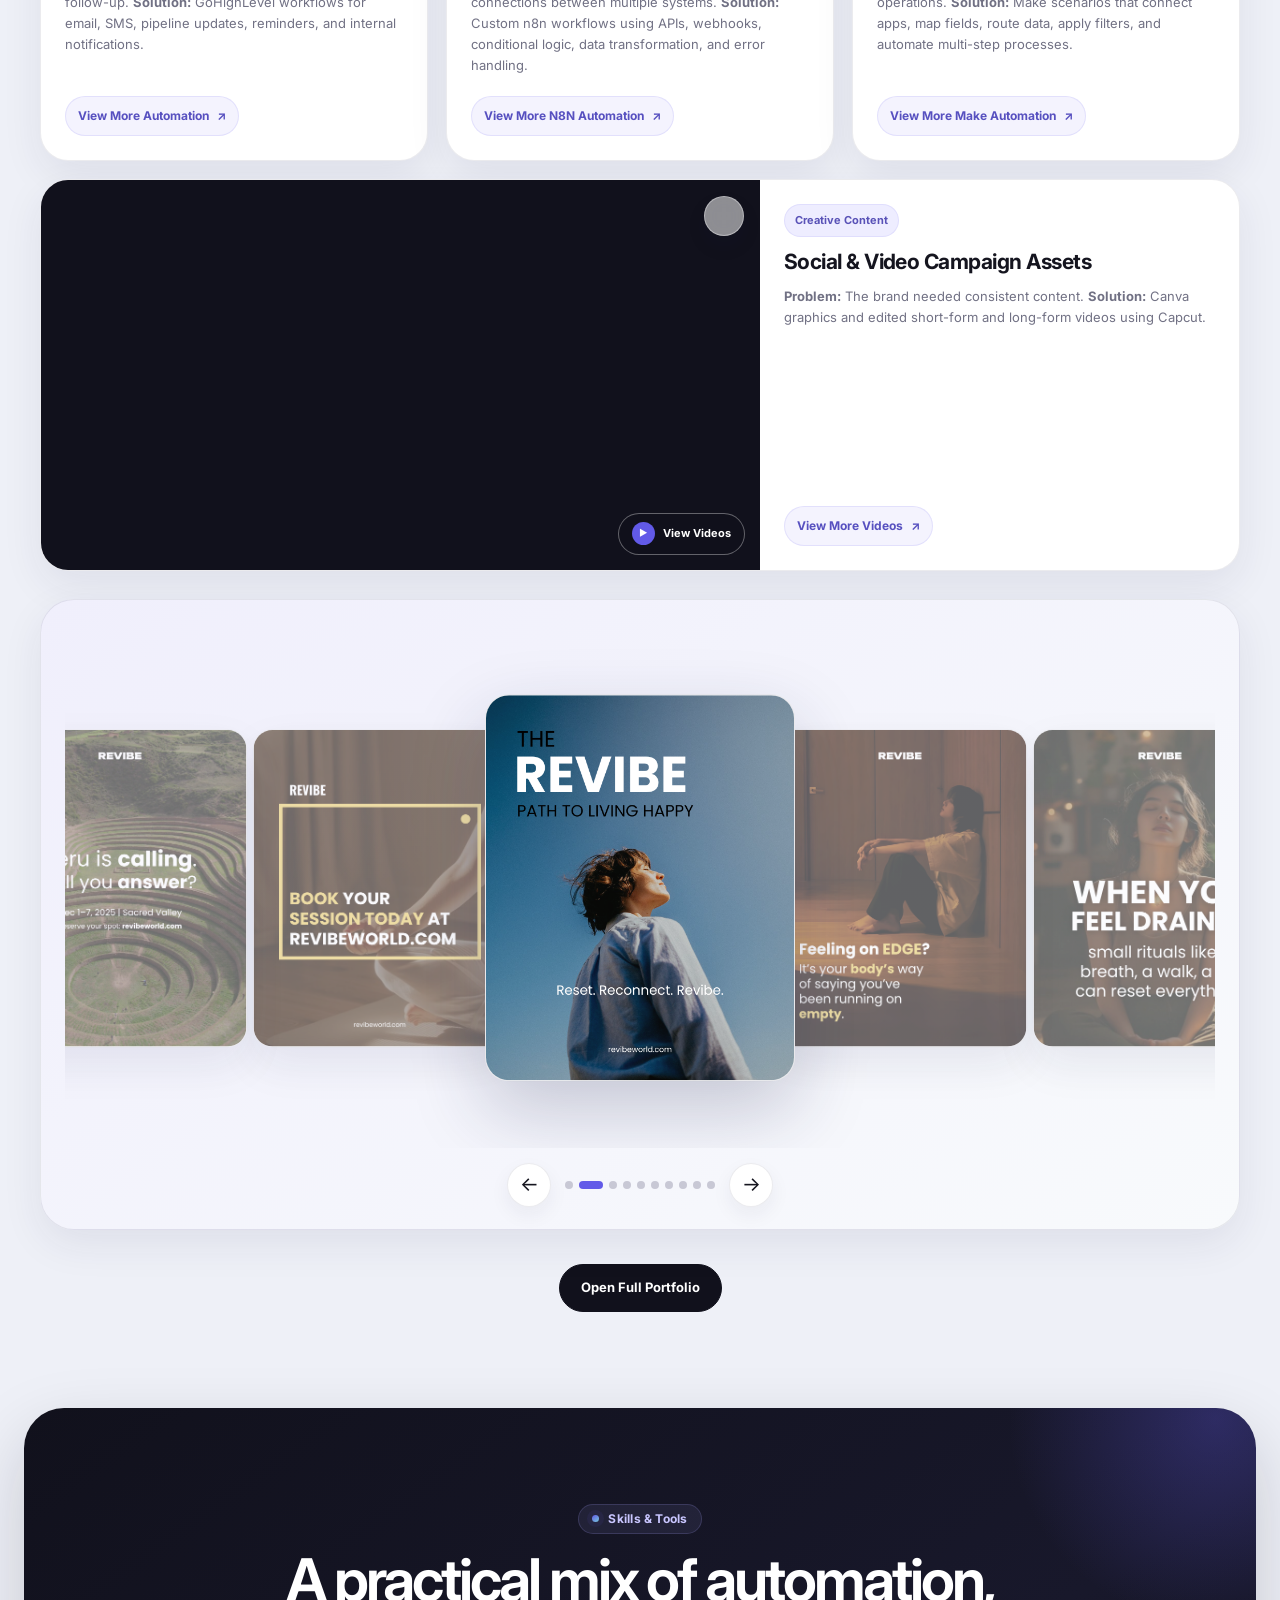
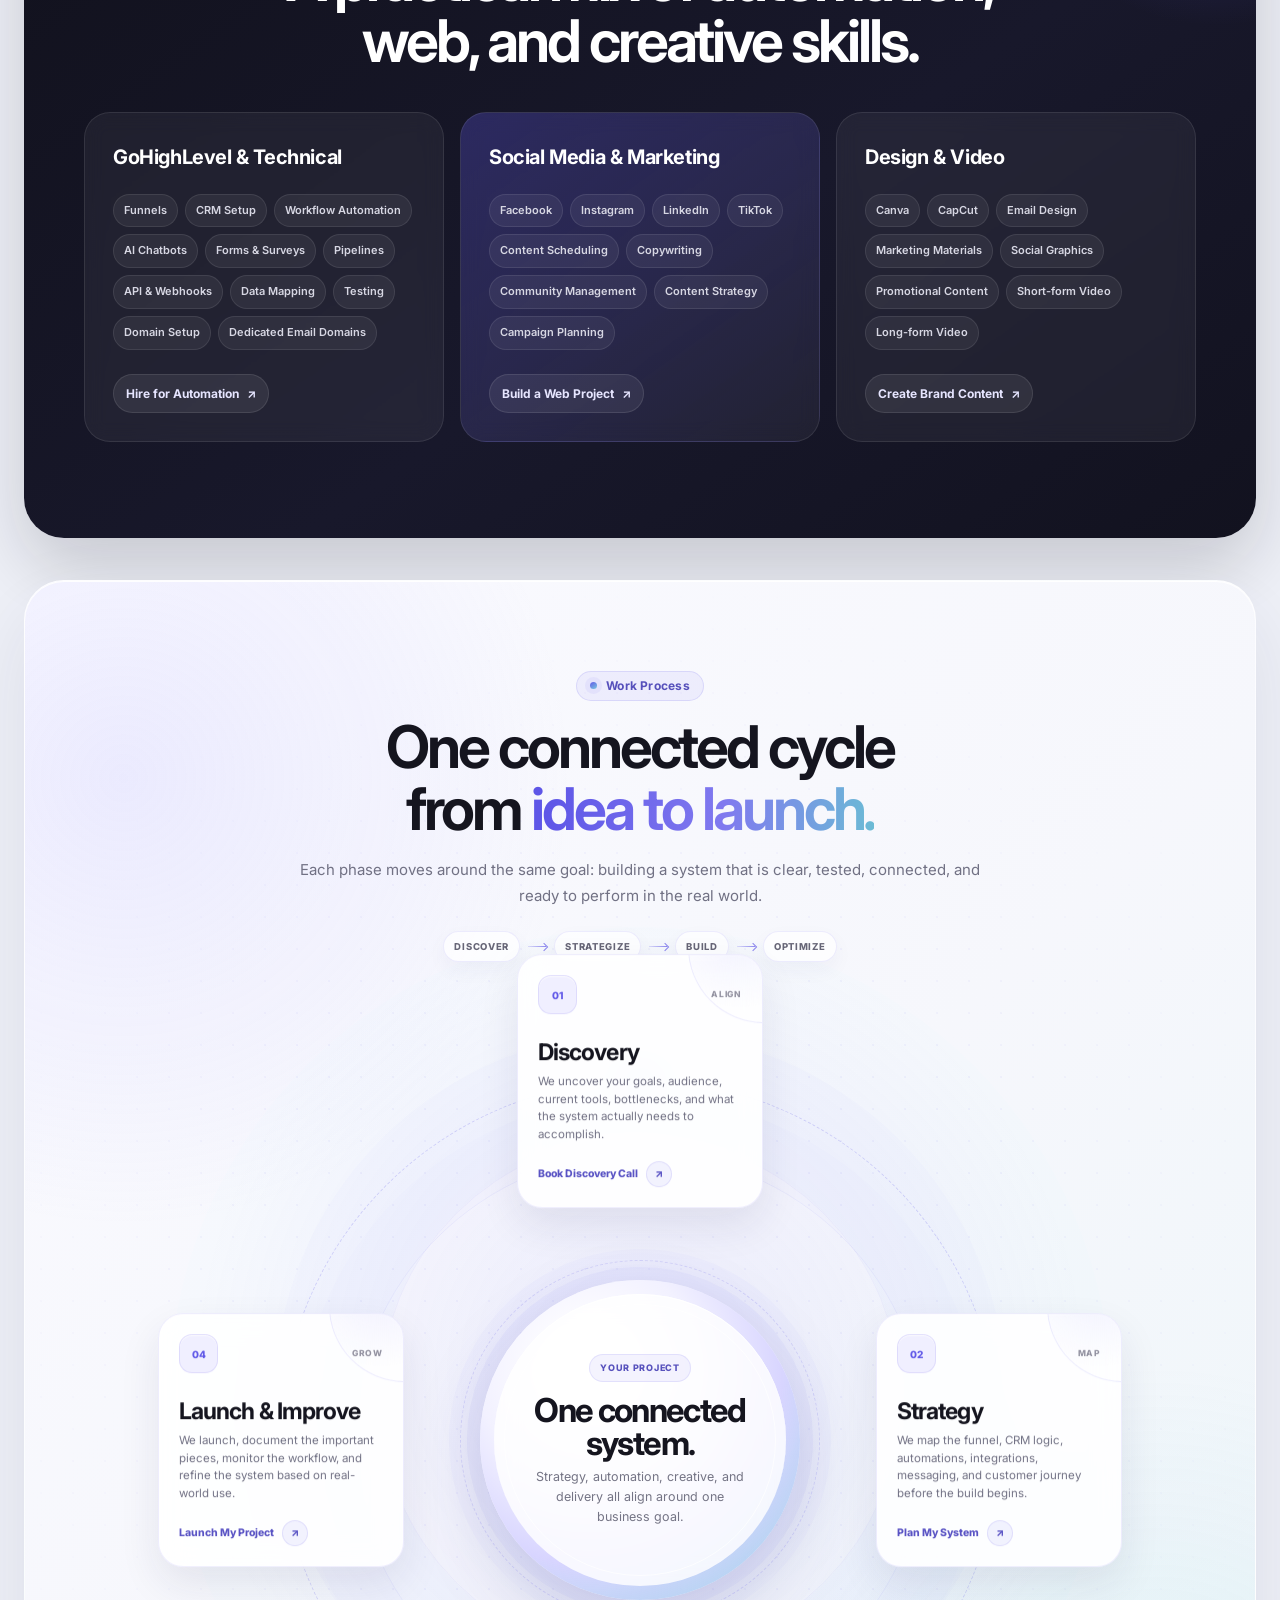
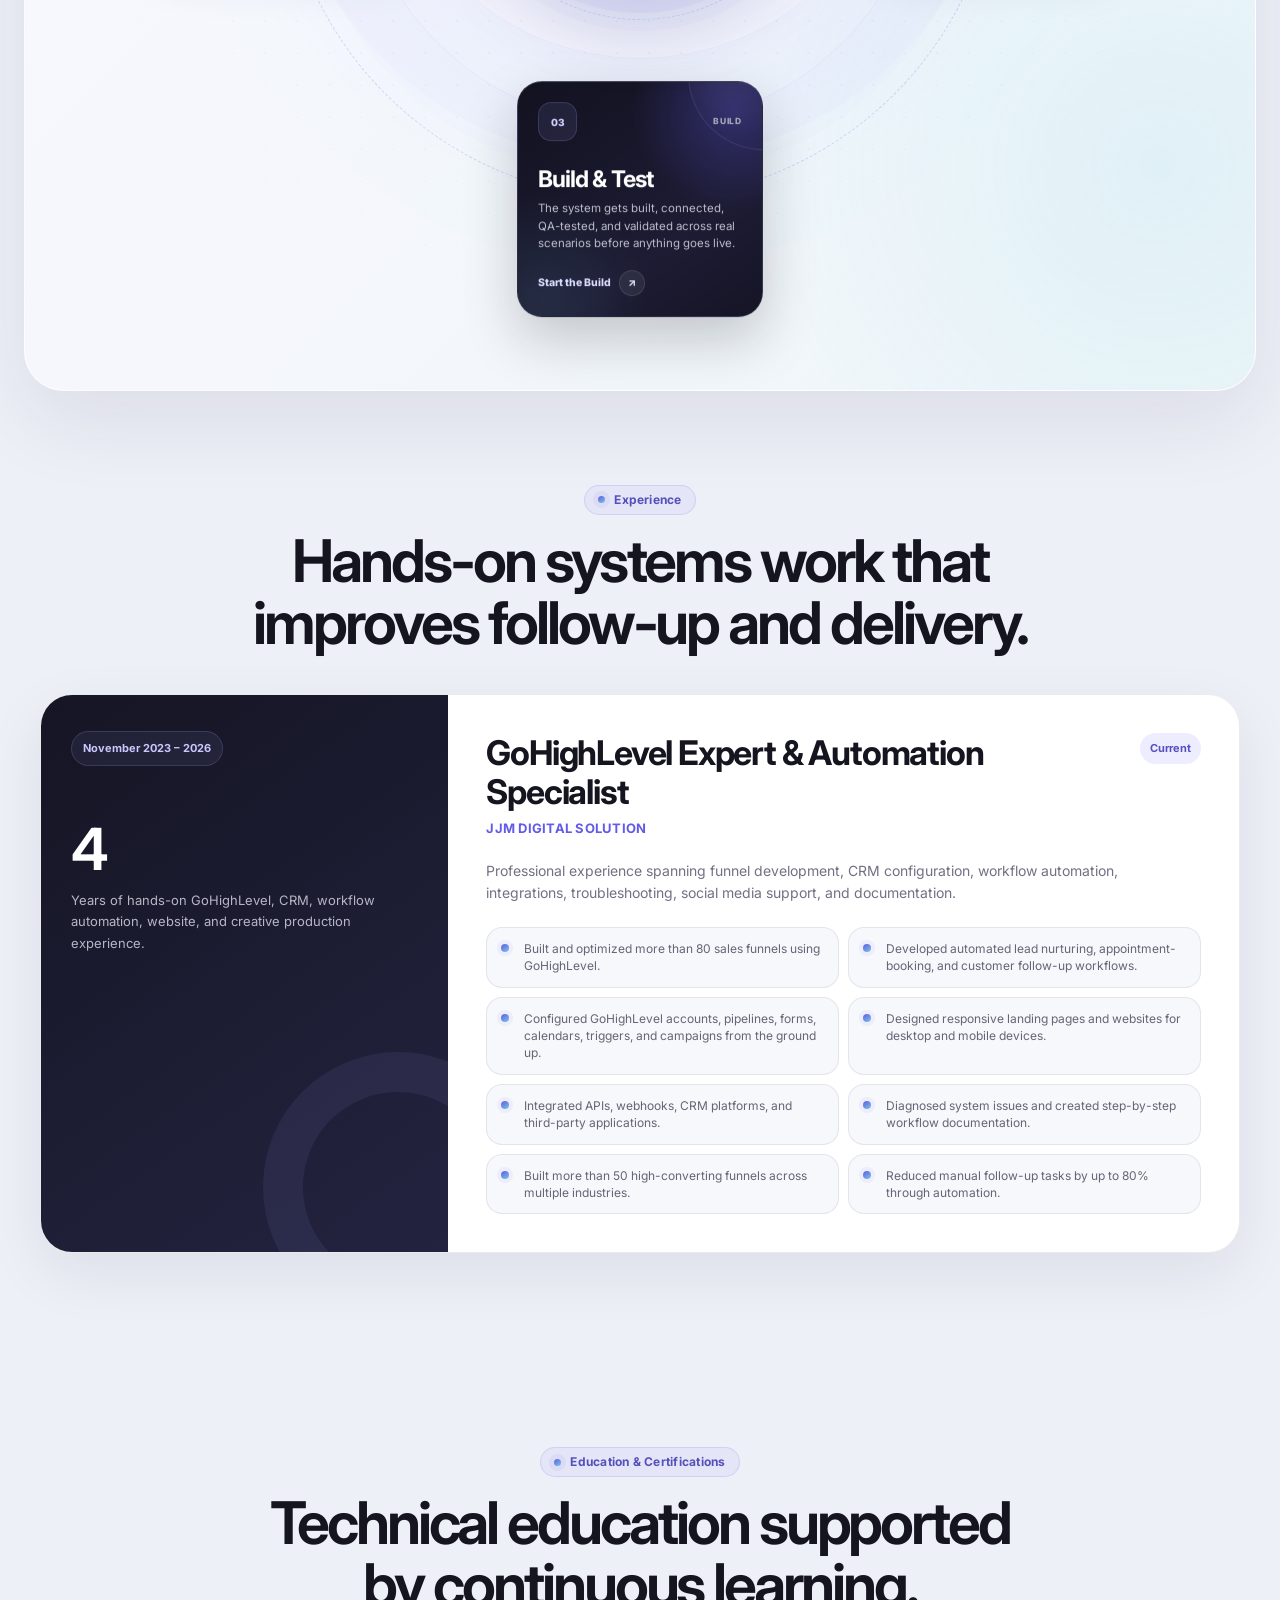
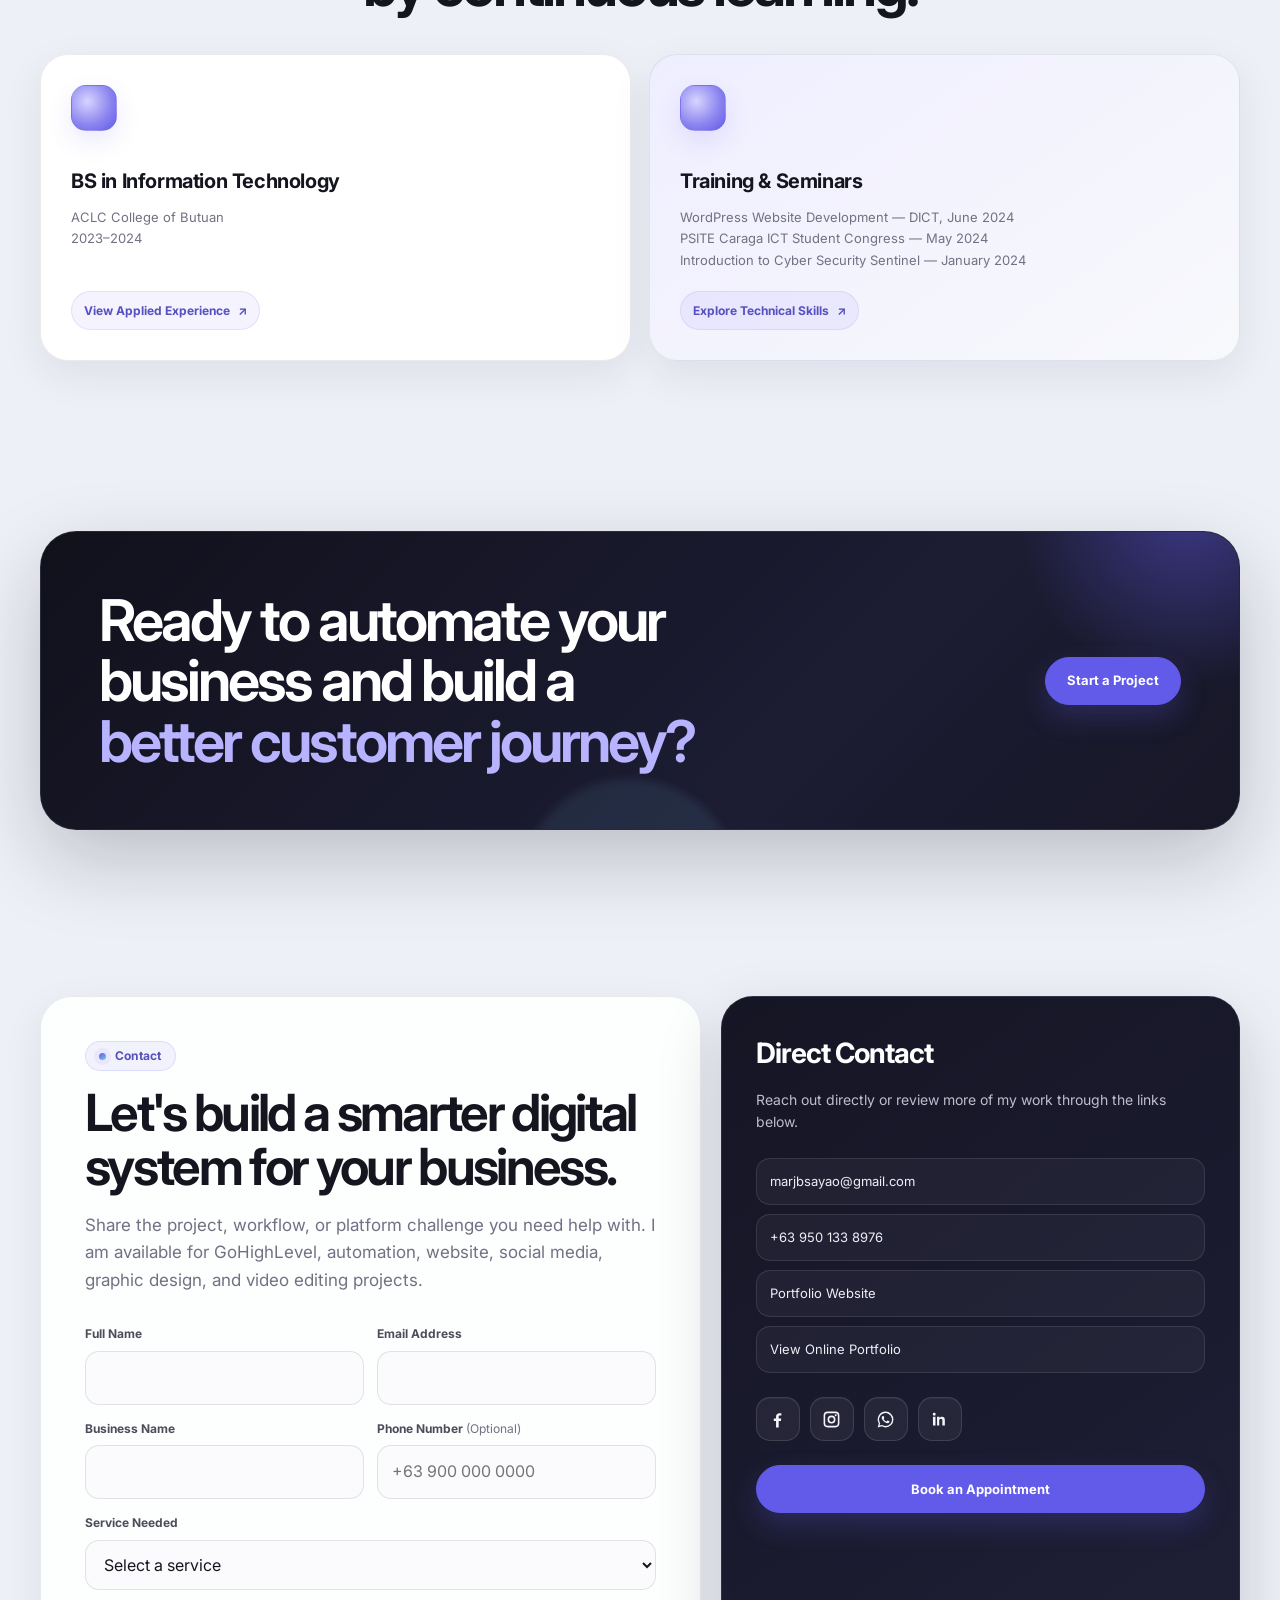
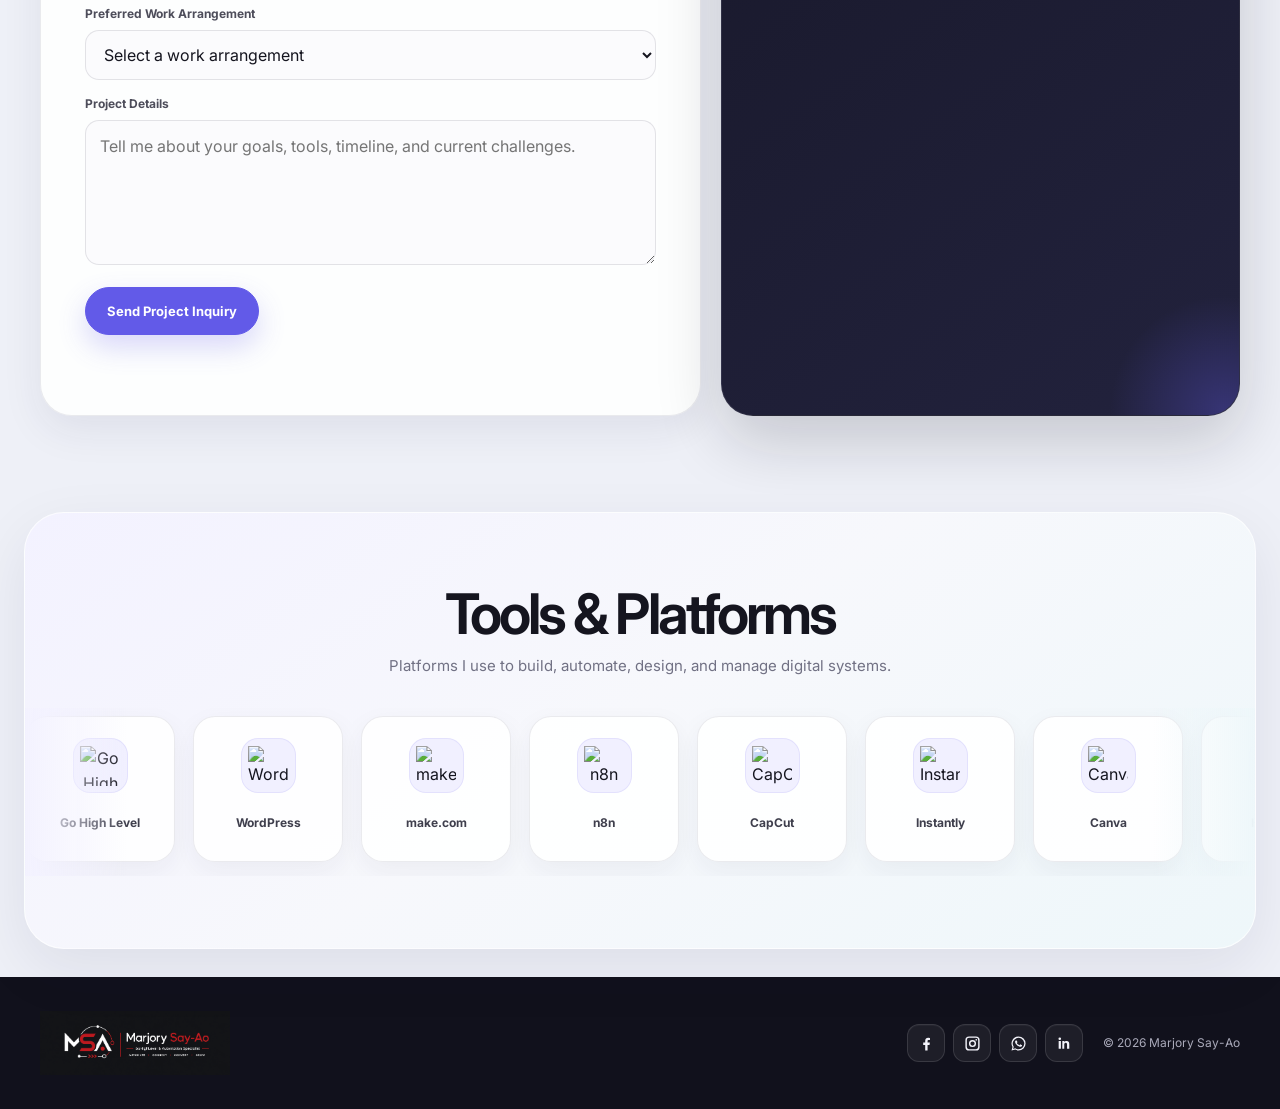
==== commit 036ab9d0: "Update index.html" ====
--- a/index.html
+++ b/index.html
@@ -49,7 +49,7 @@
 }
 
 * { box-sizing: border-box; }
-html { scroll-behavior: smooth; scroll-padding-top: 28px; }
+html { scroll-behavior: smooth; scroll-padding-top: 124px; }
 body {
   margin: 0;
   min-width: 0;
@@ -81,7 +81,7 @@
 
 .container { width: min(calc(100% - 40px), var(--container)); margin-inline: auto; }
 section { position: relative; padding: 96px 0; }
-section[id] { scroll-margin-top: 24px; }
+section[id] { scroll-margin-top: 124px; }
 .center { text-align: center; }
 .center .section-sub { margin-inline: auto; }
 
@@ -182,8 +182,8 @@
 
 /* Navigation visually integrated with the hero shell. */
 nav {
-  position: absolute;
-  z-index: 1000;
+  position: fixed;
+  z-index: 4000;
   top: 48px;
   left: 50%;
   width: min(calc(100% - 104px), 1240px);
@@ -1035,6 +1035,8 @@
 }
 
 @media (max-width: 760px) {
+  html { scroll-padding-top: 104px; }
+  section[id] { scroll-margin-top: 104px; }
   .container { width: min(calc(100% - 28px), var(--container)); }
   section { padding: 72px 0; }
   nav { top: 30px; width: calc(100% - 42px); }
@@ -3626,6 +3628,41 @@
 
   .filters {
     justify-content: center;
+  }
+}
+
+
+
+/* Sticky navigation: flush to the very top of the viewport. */
+nav {
+  top: 0 !important;
+}
+
+nav .container {
+  border-radius: 0 0 22px 22px;
+}
+
+@media (max-width: 760px) {
+  nav {
+    top: 0 !important;
+  }
+
+  nav .container {
+    border-radius: 0 0 20px 20px;
+  }
+
+  .mobile-menu {
+    top: 70px;
+  }
+}
+
+@media (max-width: 480px) {
+  nav {
+    top: 0 !important;
+  }
+
+  .mobile-menu {
+    top: 66px;
   }
 }
 
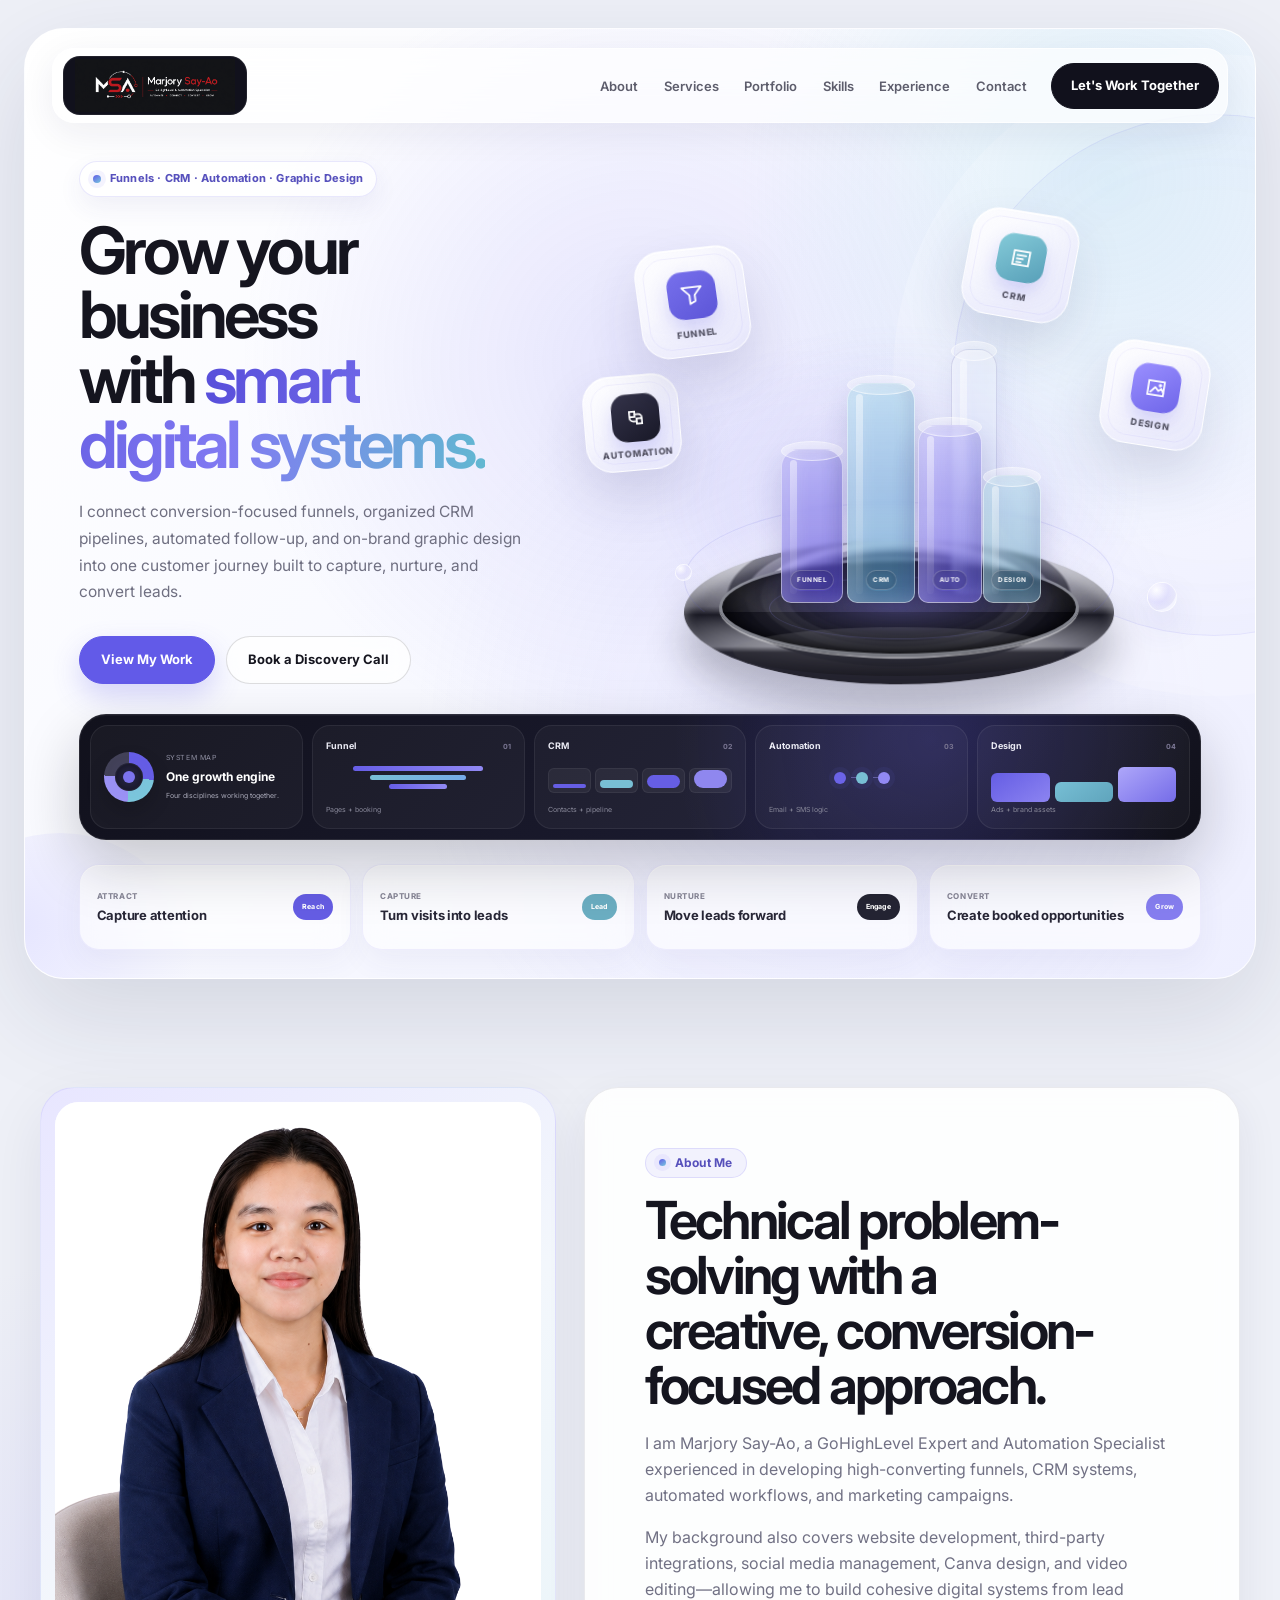
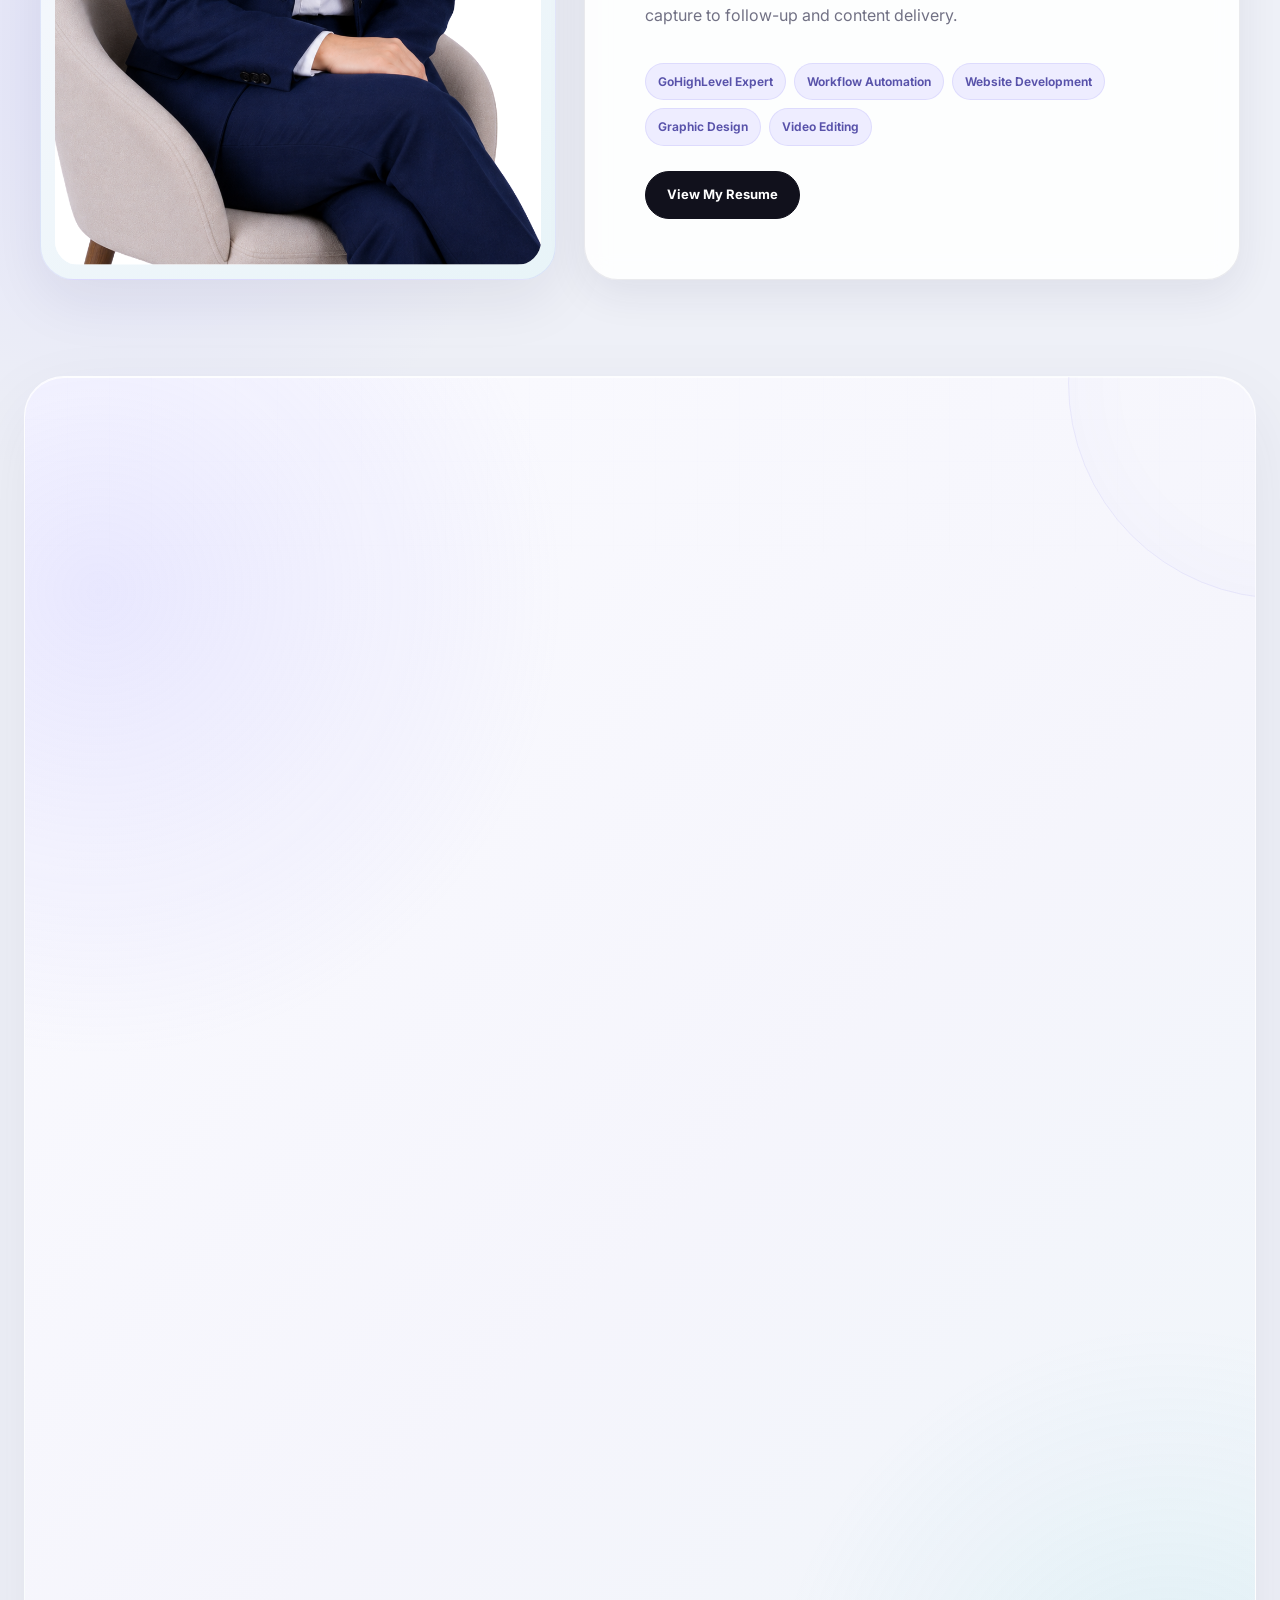
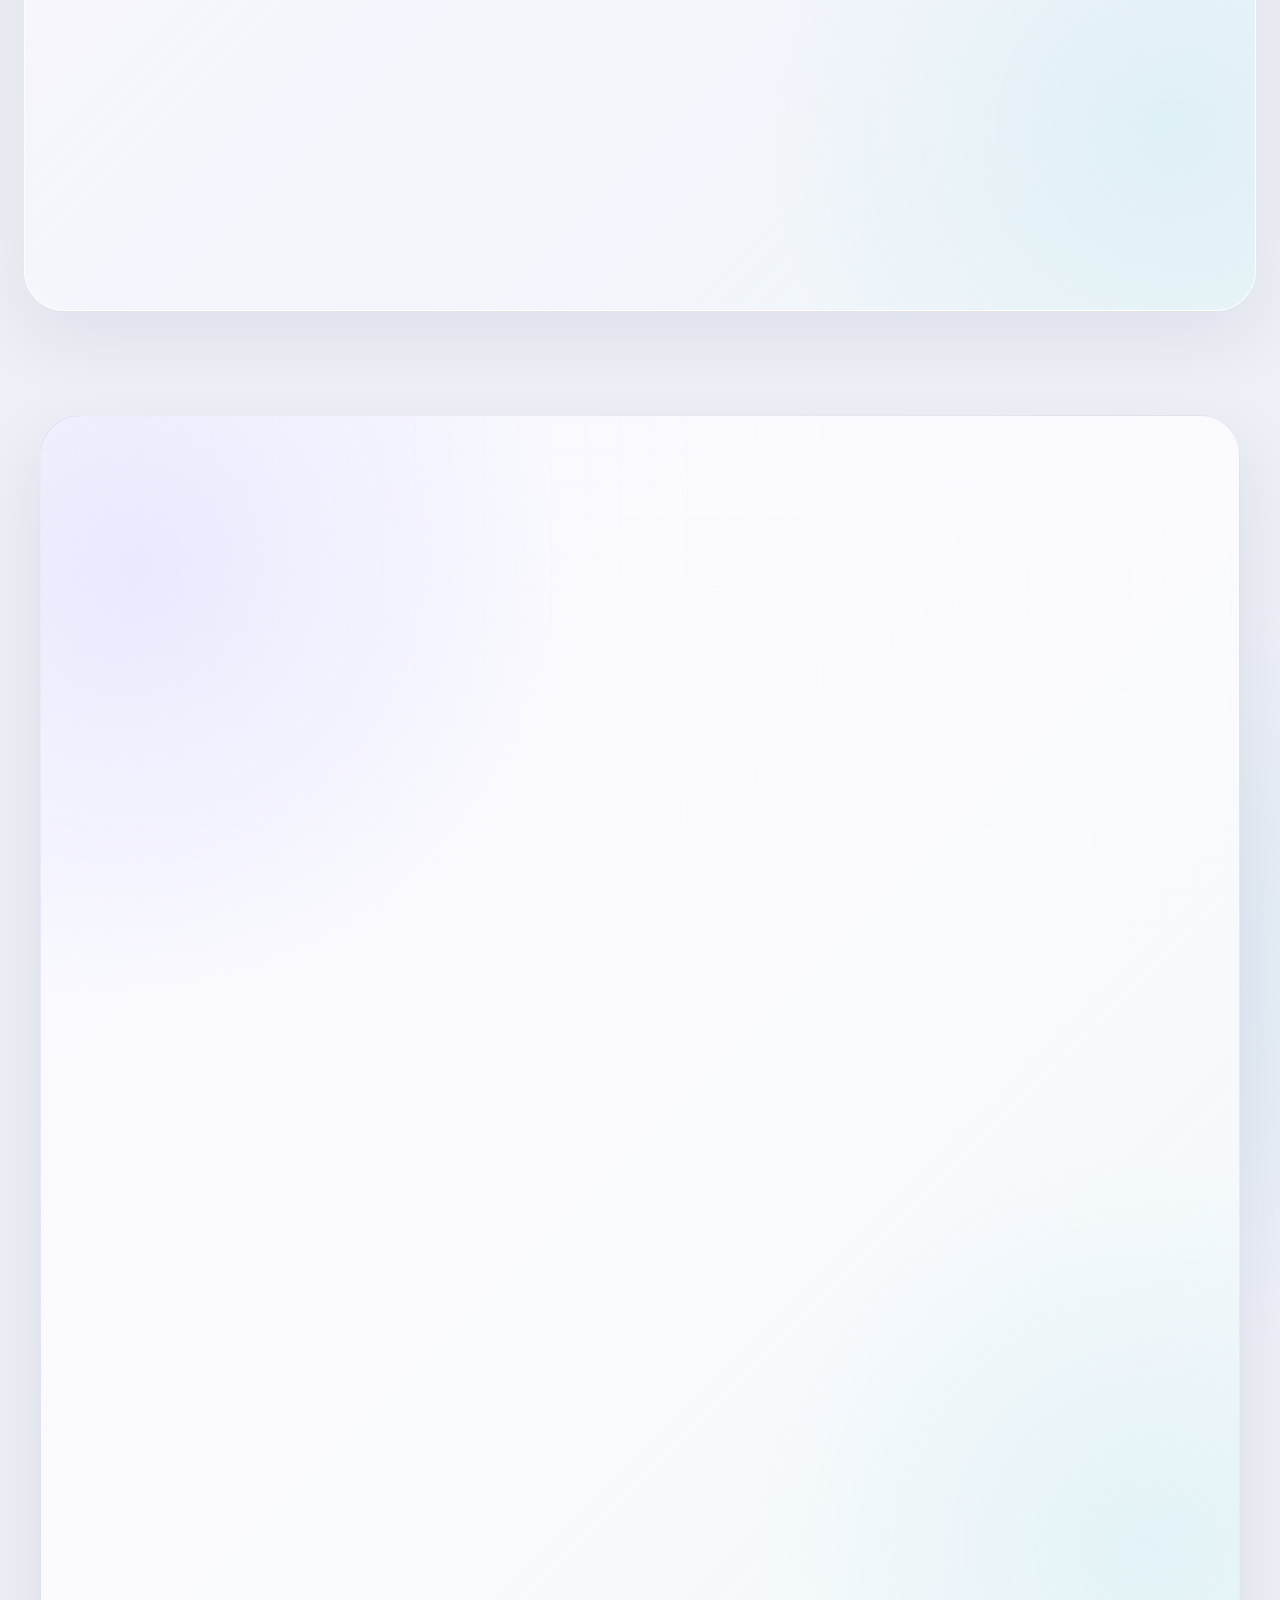
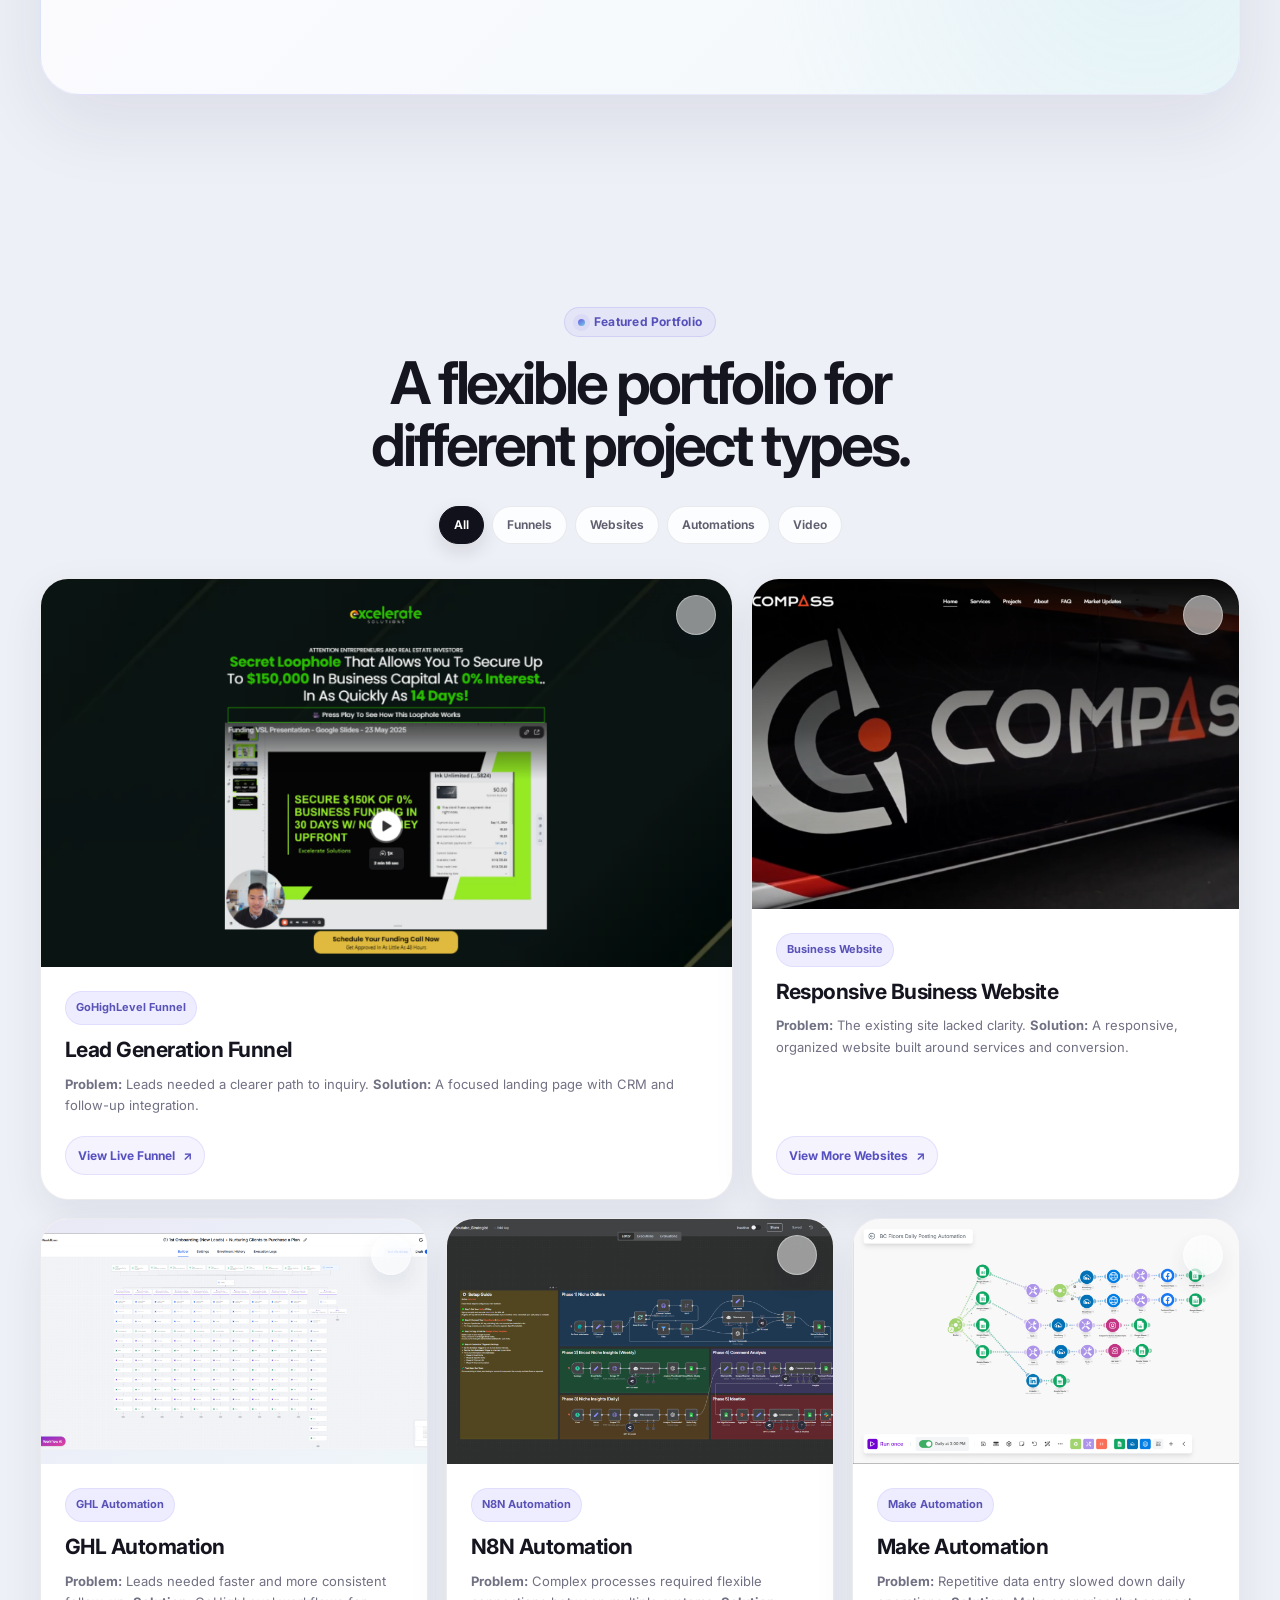
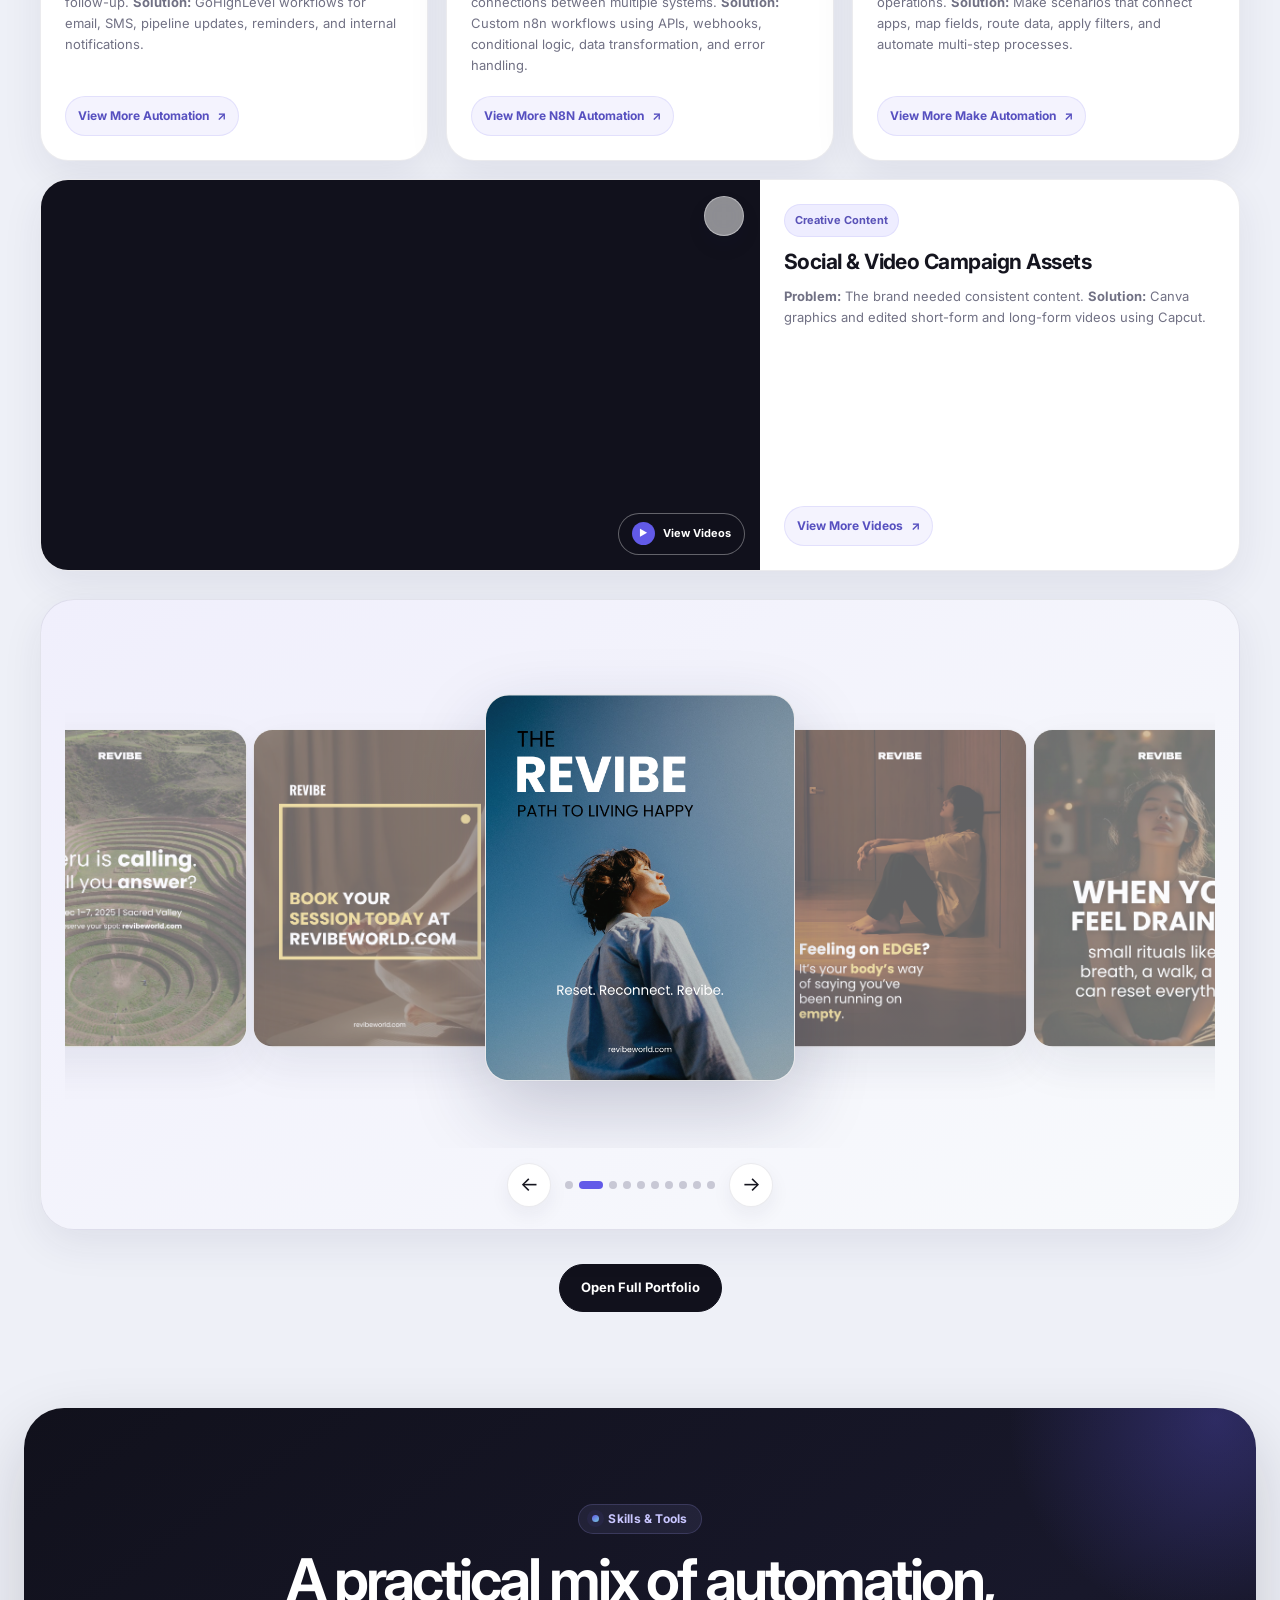
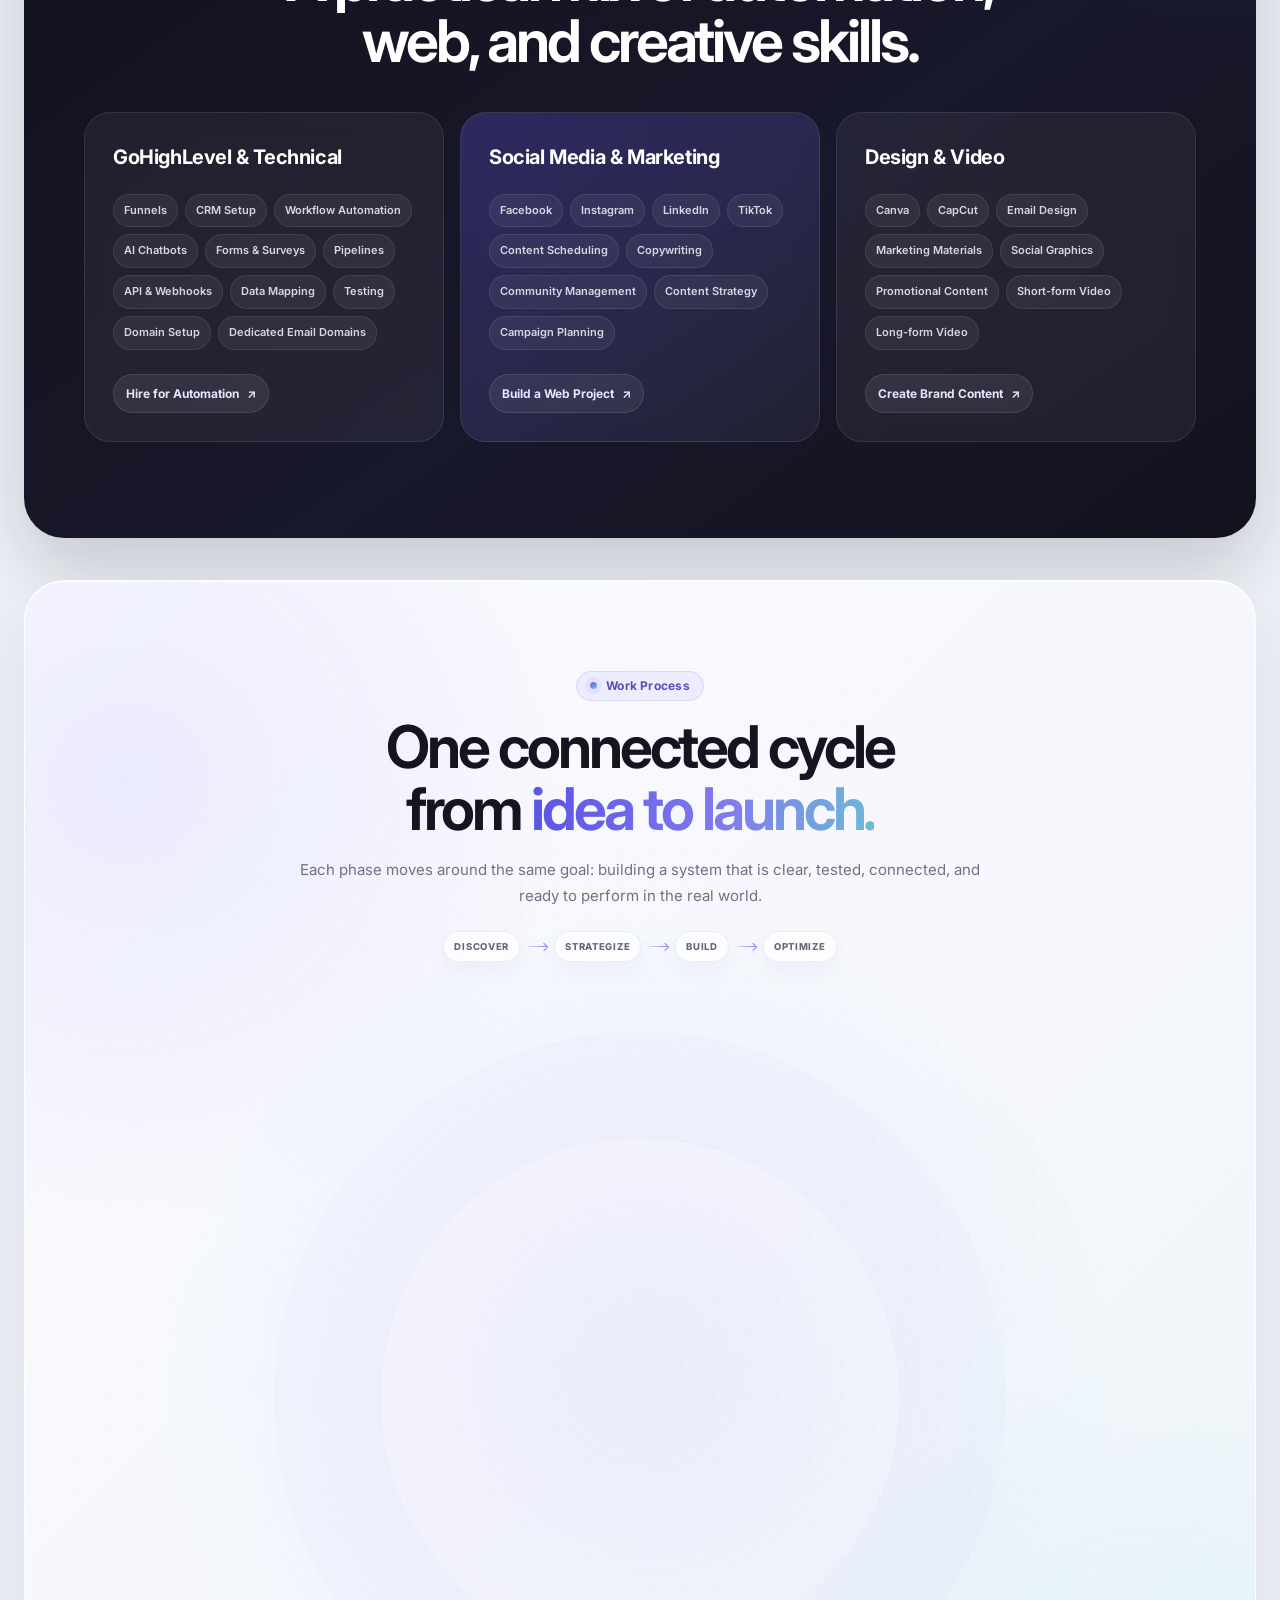
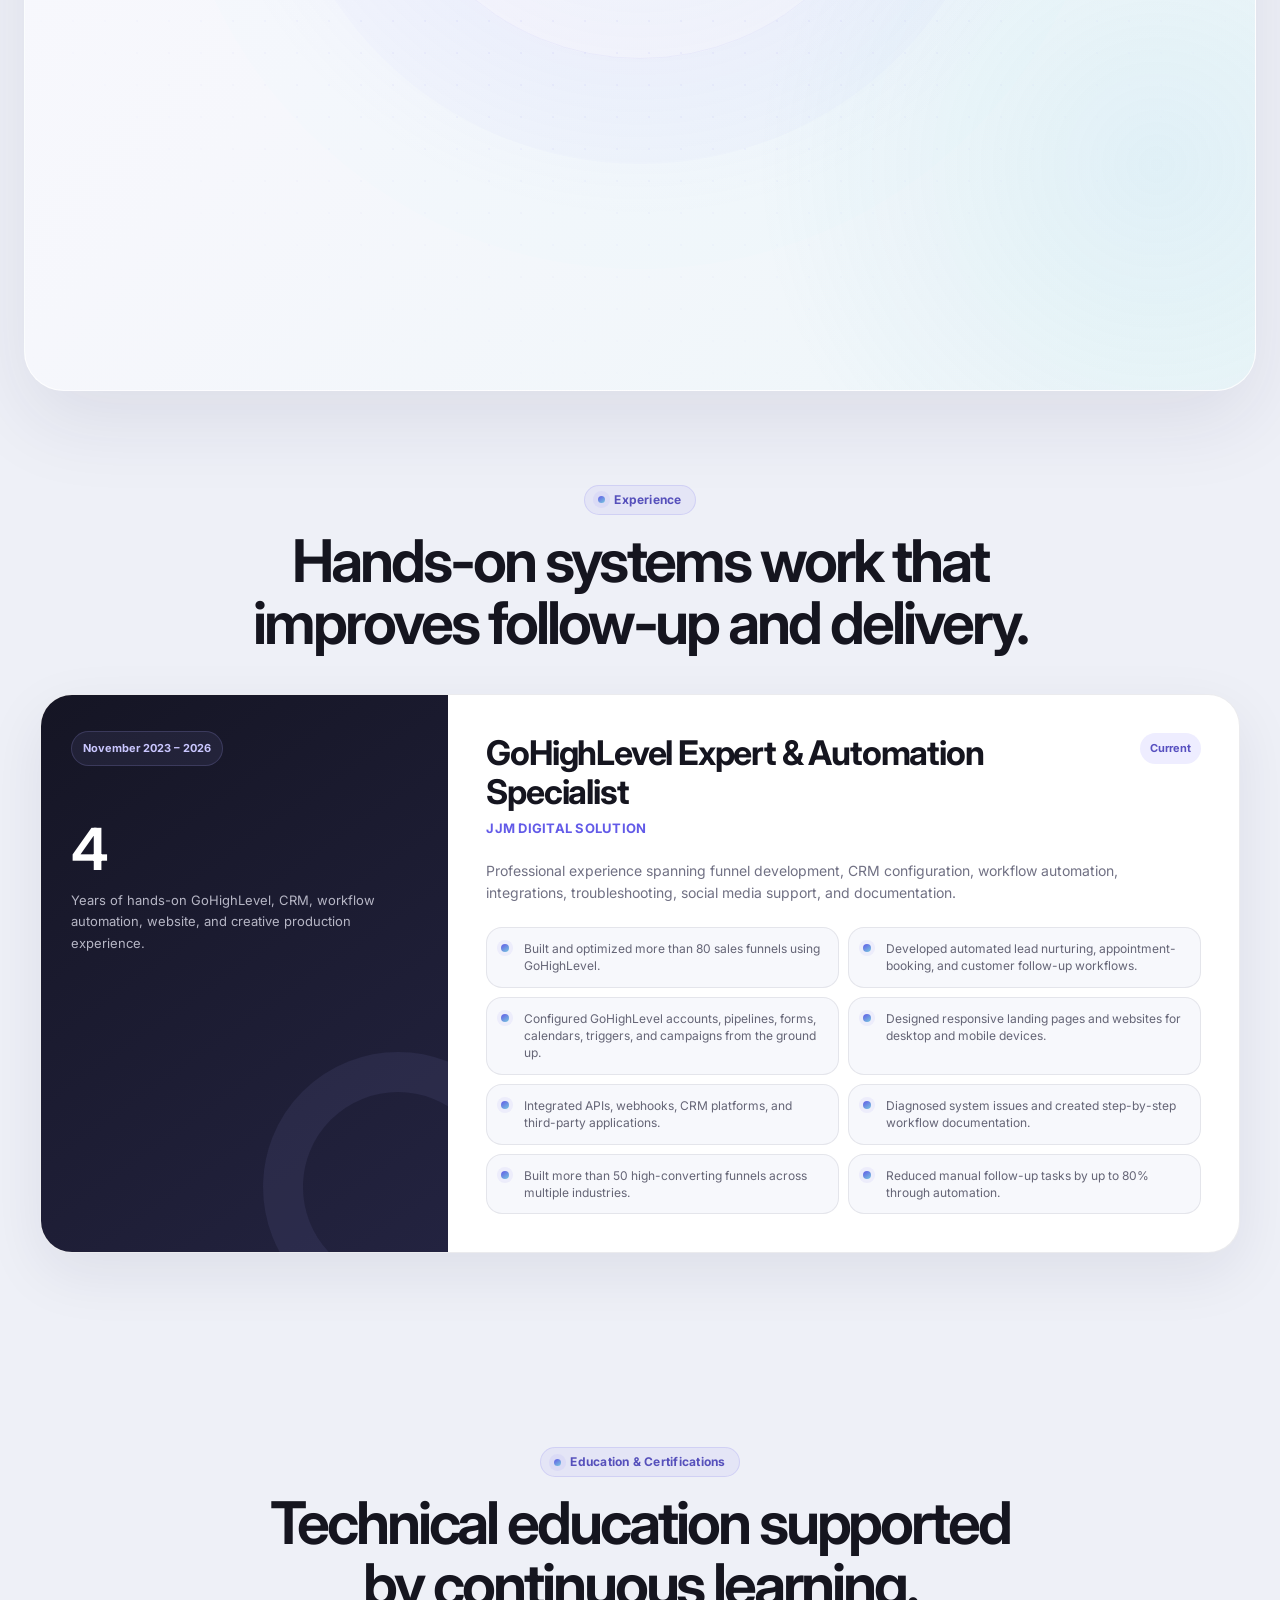
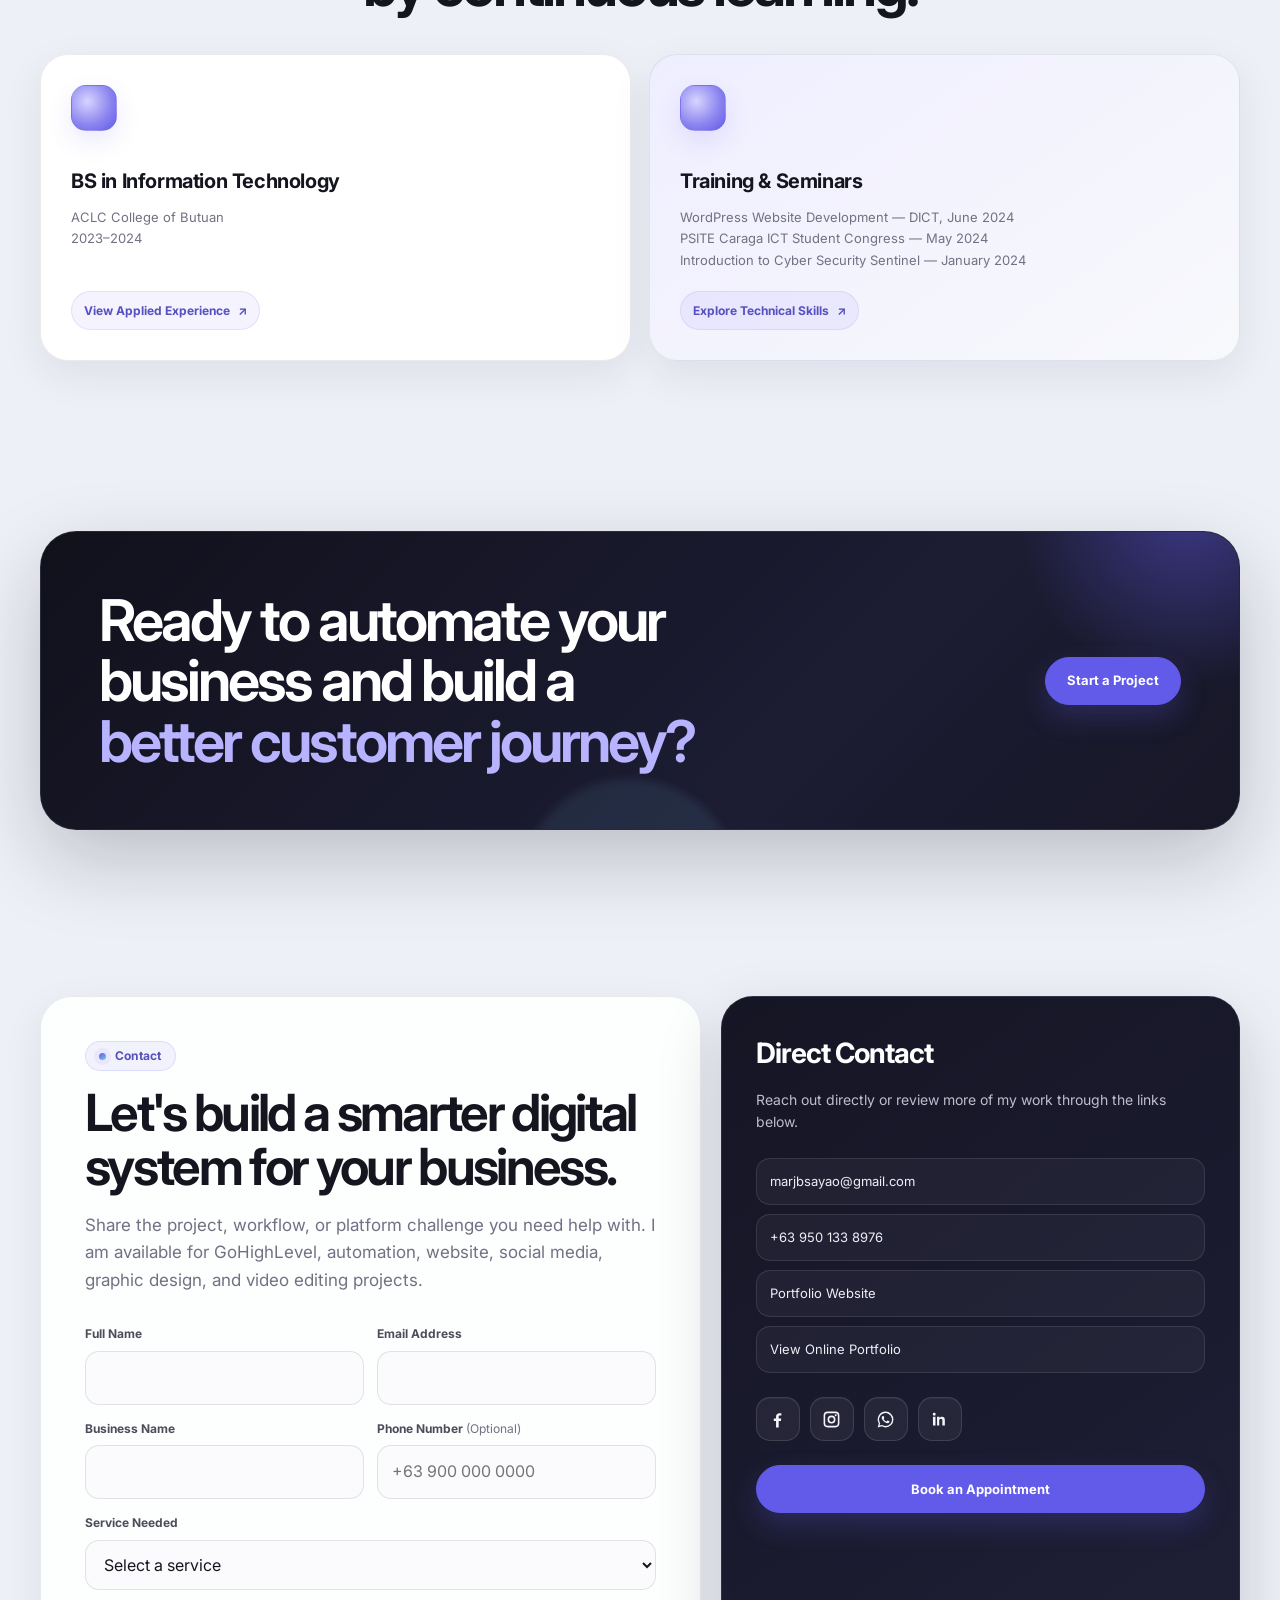
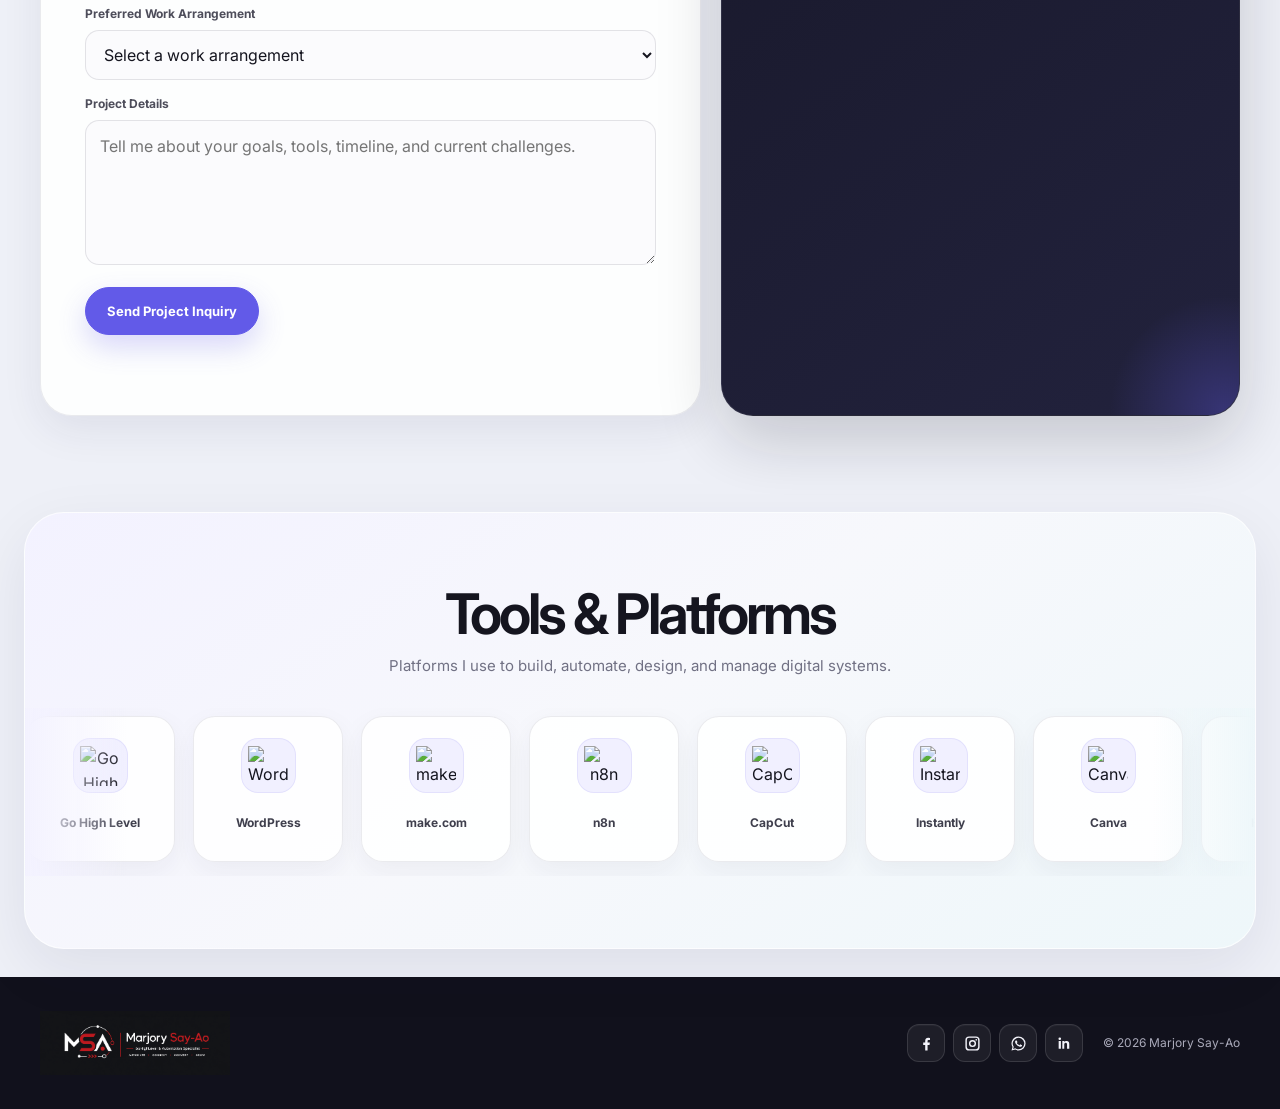
==== commit 1bdd86a9: "Update index.html" ====
--- a/index.html
+++ b/index.html
@@ -49,7 +49,7 @@
 }
 
 * { box-sizing: border-box; }
-html { scroll-behavior: smooth; scroll-padding-top: 124px; }
+html { scroll-behavior: smooth; scroll-padding-top: 28px; }
 body {
   margin: 0;
   min-width: 0;
@@ -81,7 +81,7 @@
 
 .container { width: min(calc(100% - 40px), var(--container)); margin-inline: auto; }
 section { position: relative; padding: 96px 0; }
-section[id] { scroll-margin-top: 124px; }
+section[id] { scroll-margin-top: 24px; }
 .center { text-align: center; }
 .center .section-sub { margin-inline: auto; }
 
@@ -182,8 +182,8 @@
 
 /* Navigation visually integrated with the hero shell. */
 nav {
-  position: fixed;
-  z-index: 4000;
+  position: absolute;
+  z-index: 1000;
   top: 48px;
   left: 50%;
   width: min(calc(100% - 104px), 1240px);
@@ -1035,8 +1035,6 @@
 }
 
 @media (max-width: 760px) {
-  html { scroll-padding-top: 104px; }
-  section[id] { scroll-margin-top: 104px; }
   .container { width: min(calc(100% - 28px), var(--container)); }
   section { padding: 72px 0; }
   nav { top: 30px; width: calc(100% - 42px); }
@@ -3628,41 +3626,6 @@
 
   .filters {
     justify-content: center;
-  }
-}
-
-
-
-/* Sticky navigation: flush to the very top of the viewport. */
-nav {
-  top: 0 !important;
-}
-
-nav .container {
-  border-radius: 0 0 22px 22px;
-}
-
-@media (max-width: 760px) {
-  nav {
-    top: 0 !important;
-  }
-
-  nav .container {
-    border-radius: 0 0 20px 20px;
-  }
-
-  .mobile-menu {
-    top: 70px;
-  }
-}
-
-@media (max-width: 480px) {
-  nav {
-    top: 0 !important;
-  }
-
-  .mobile-menu {
-    top: 66px;
   }
 }
 
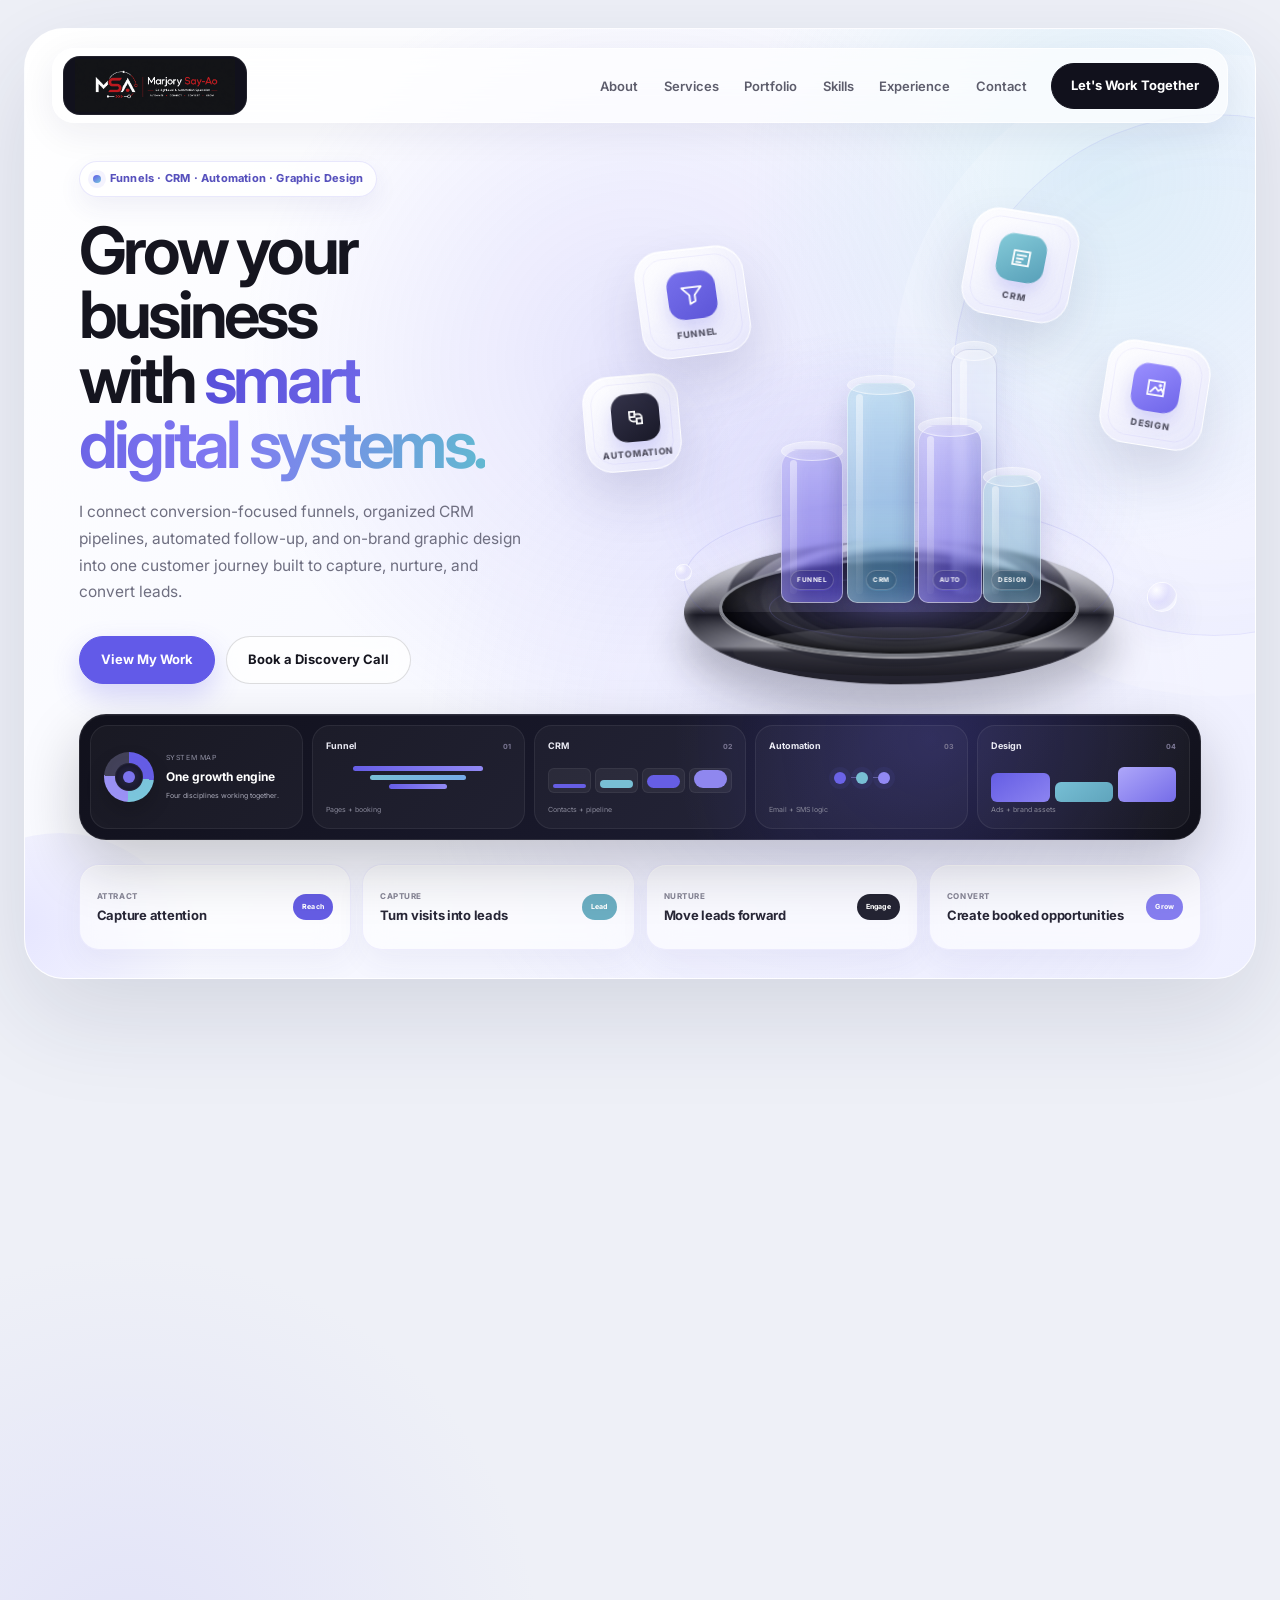
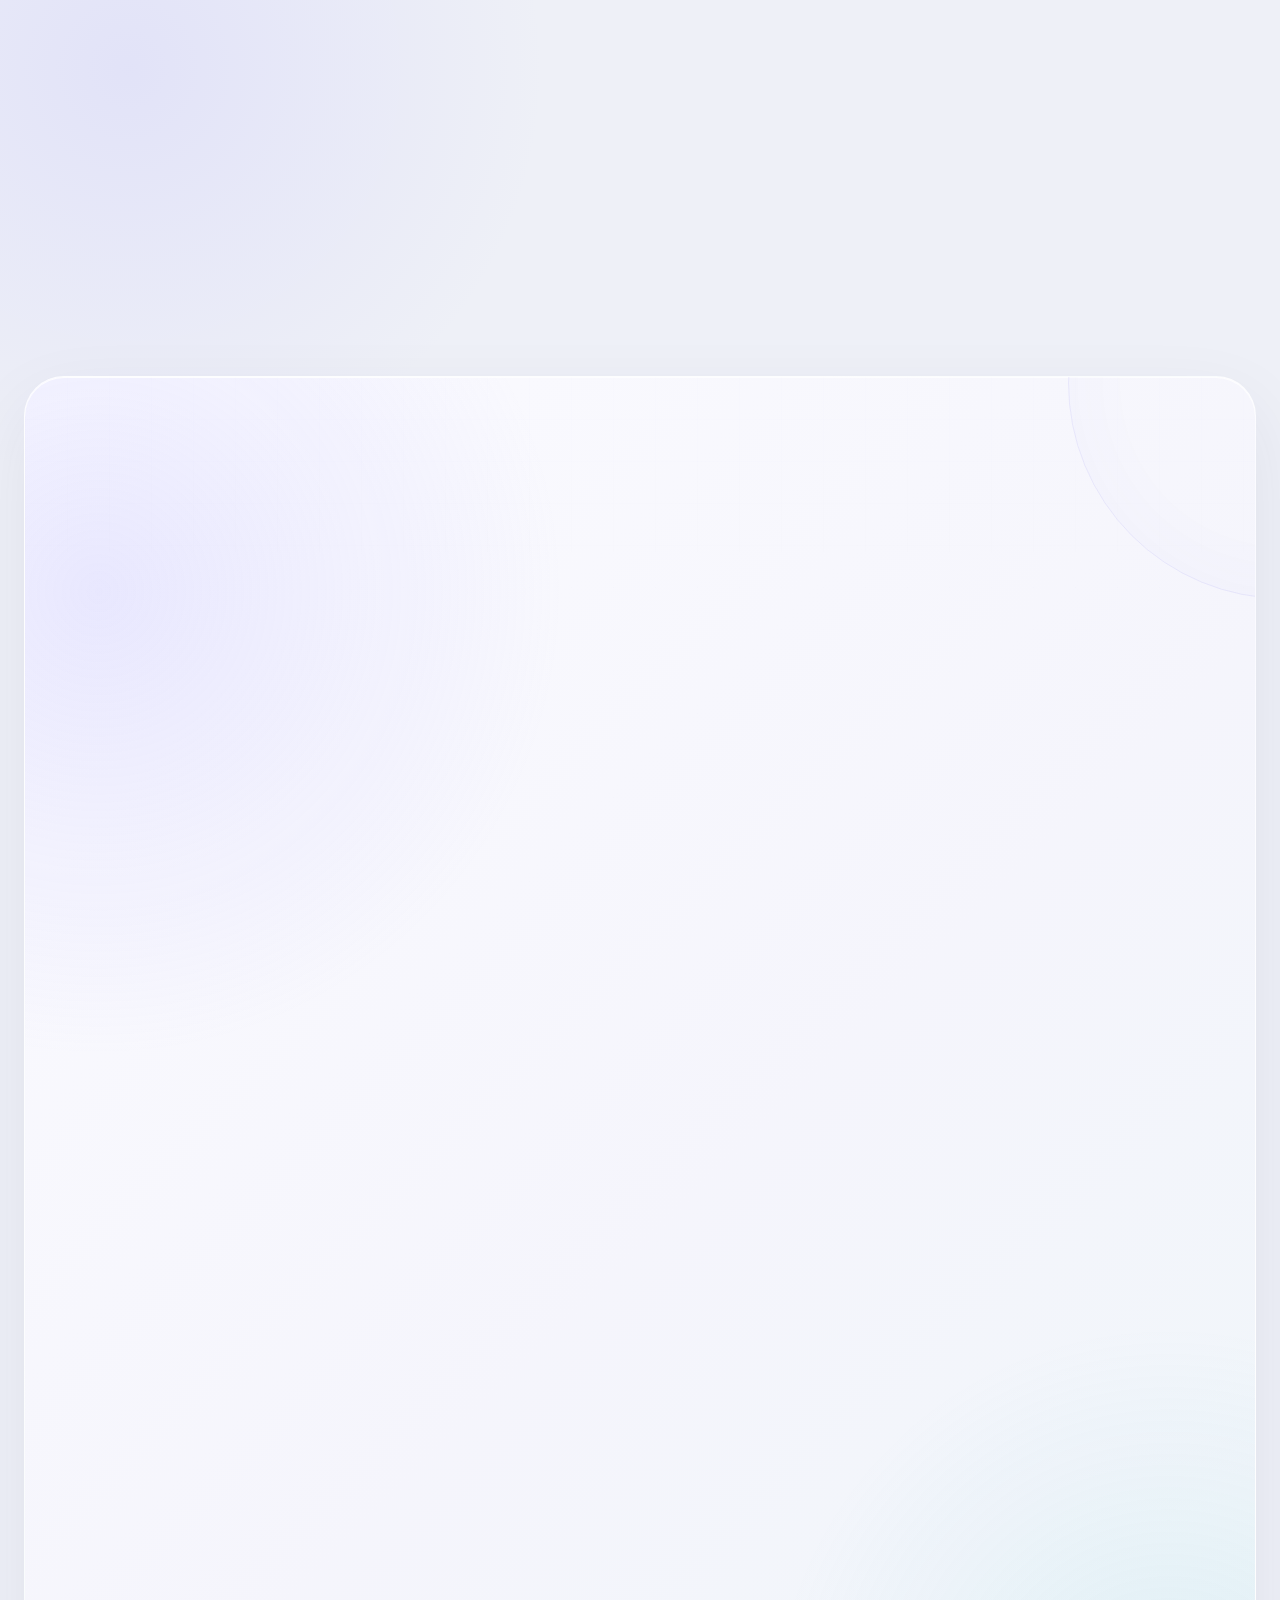
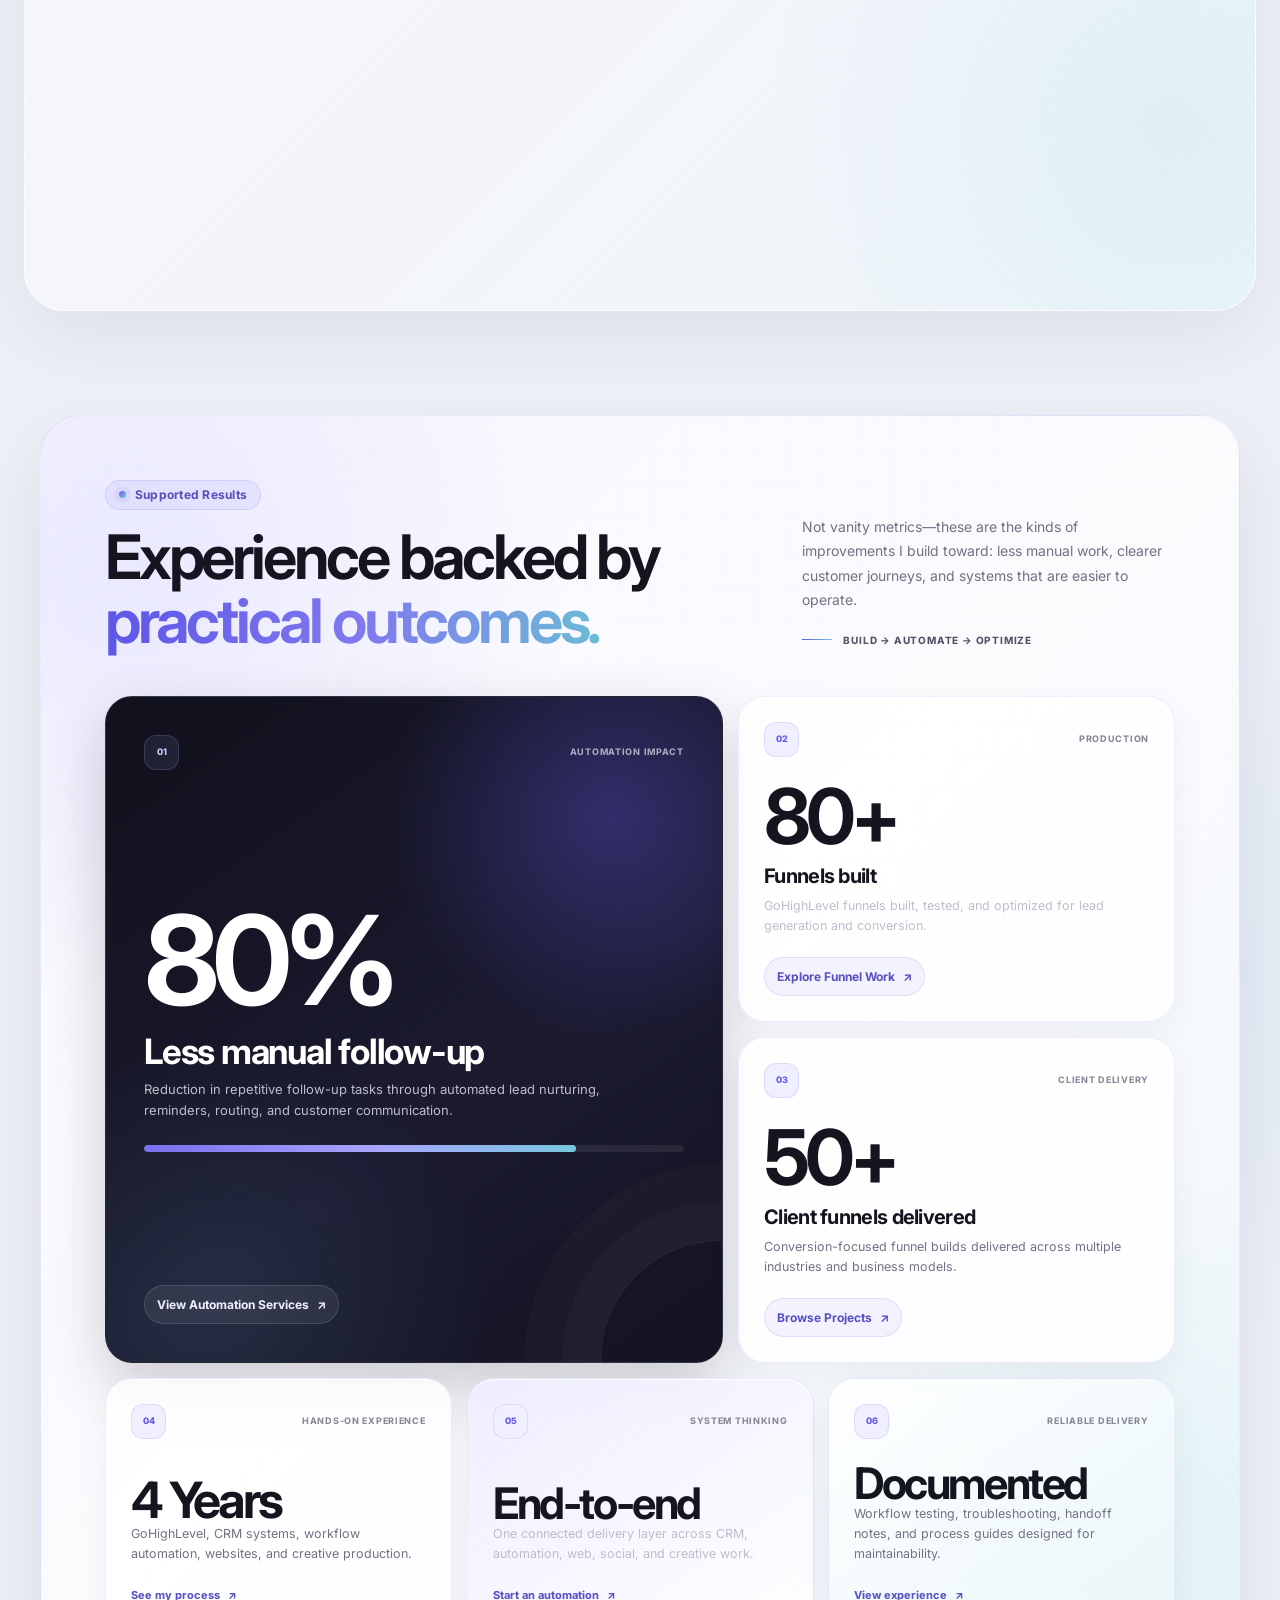
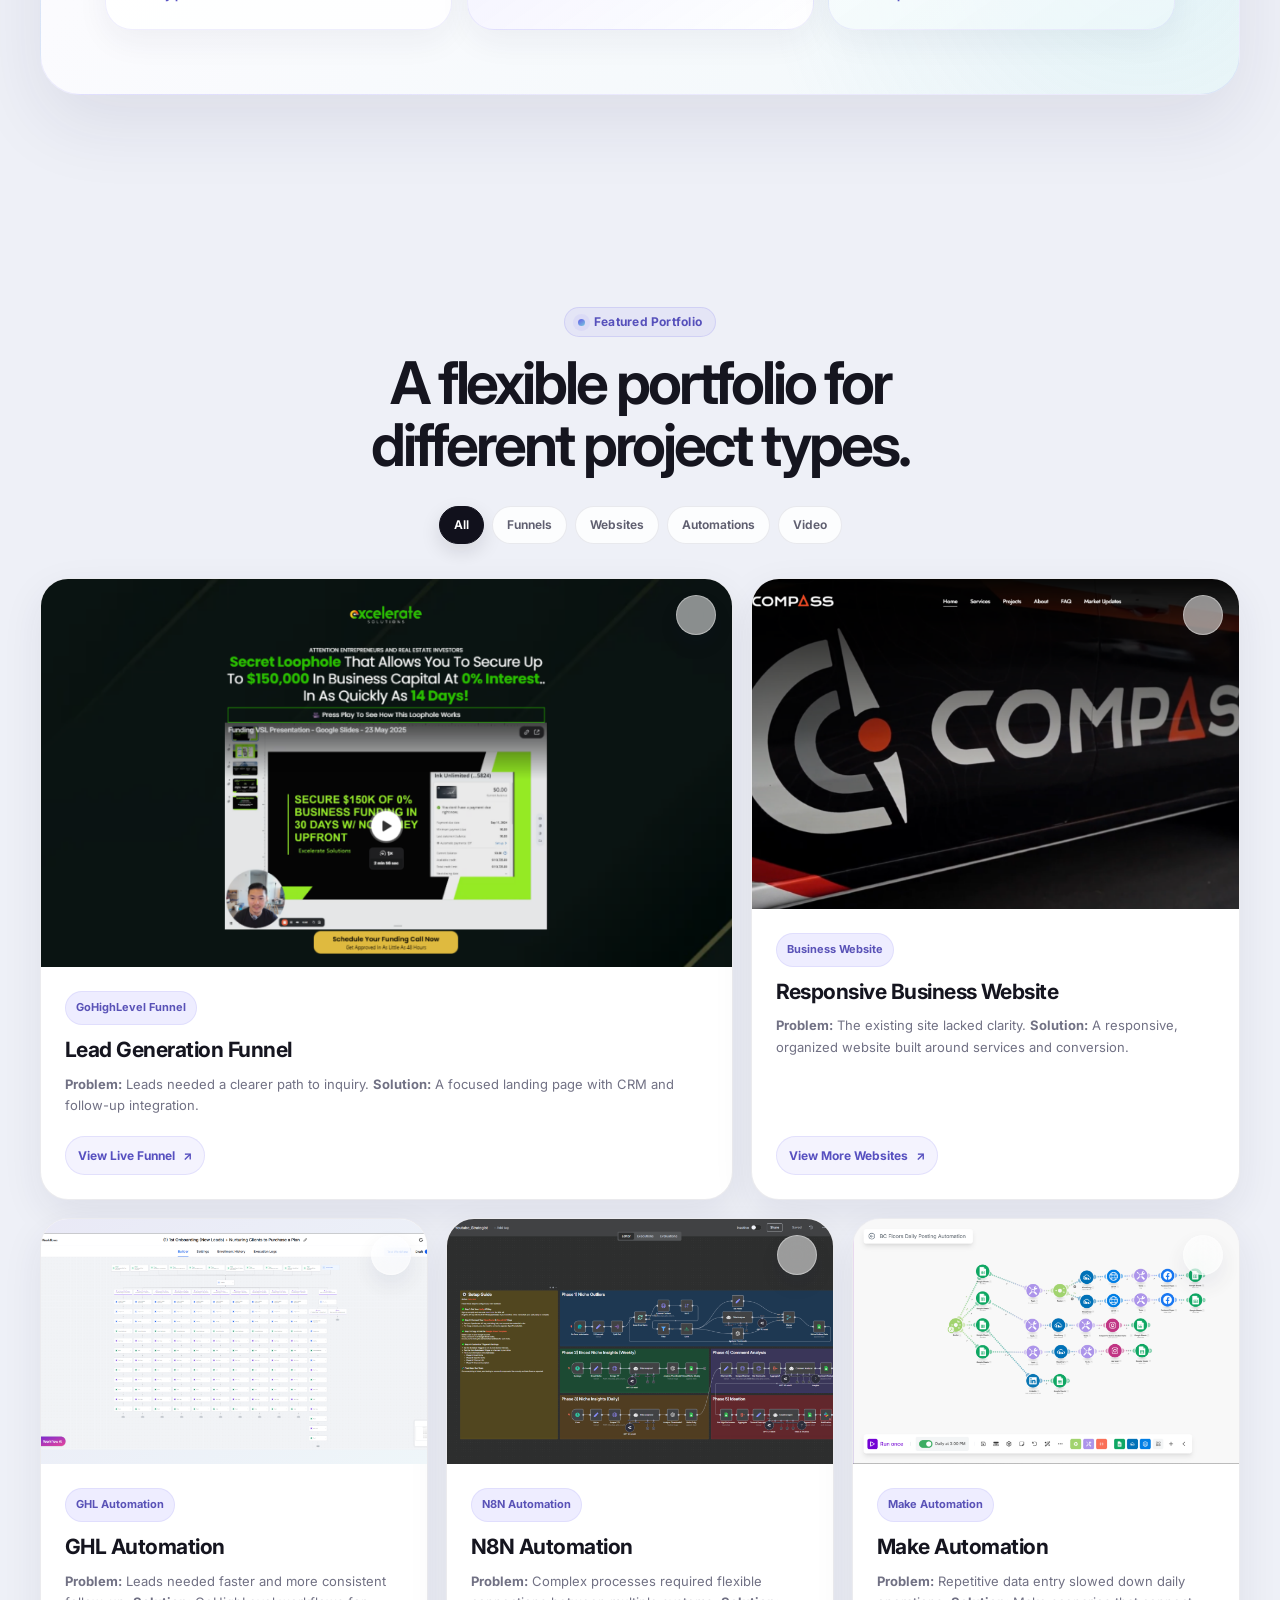
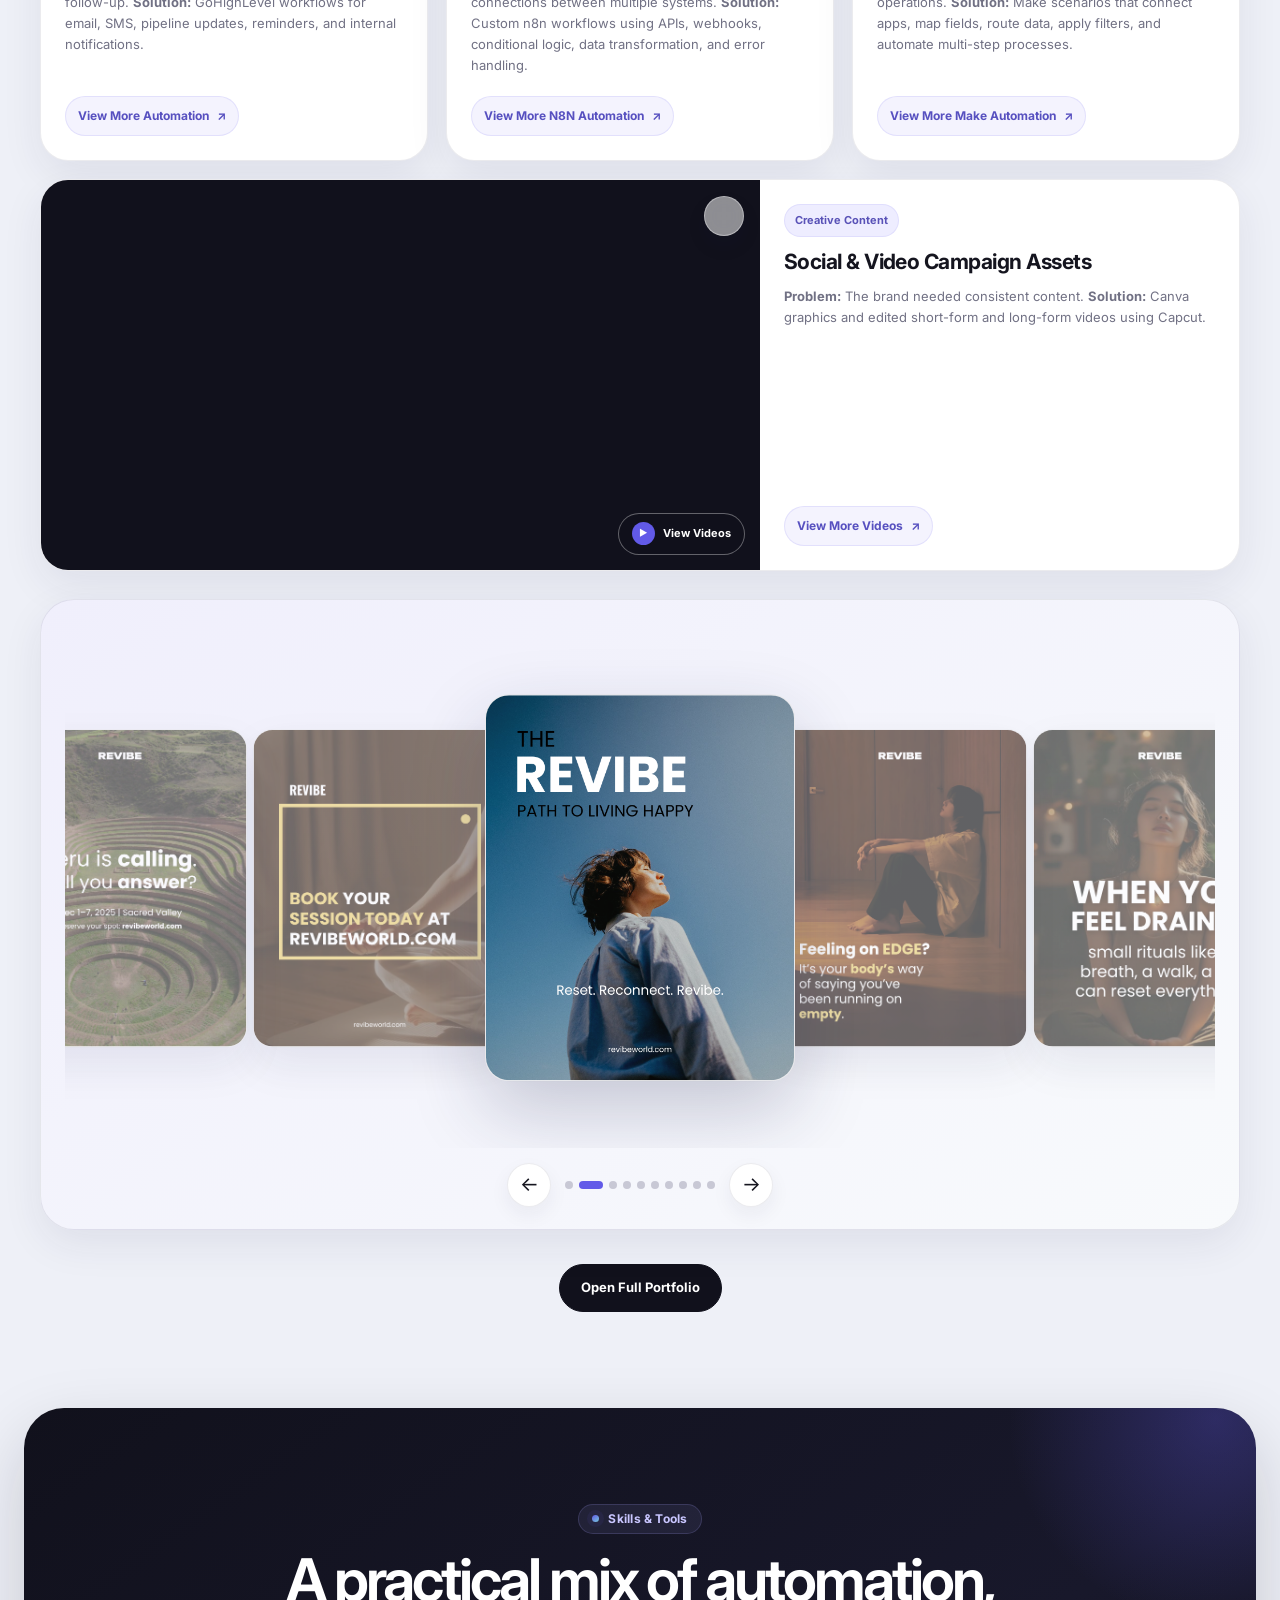
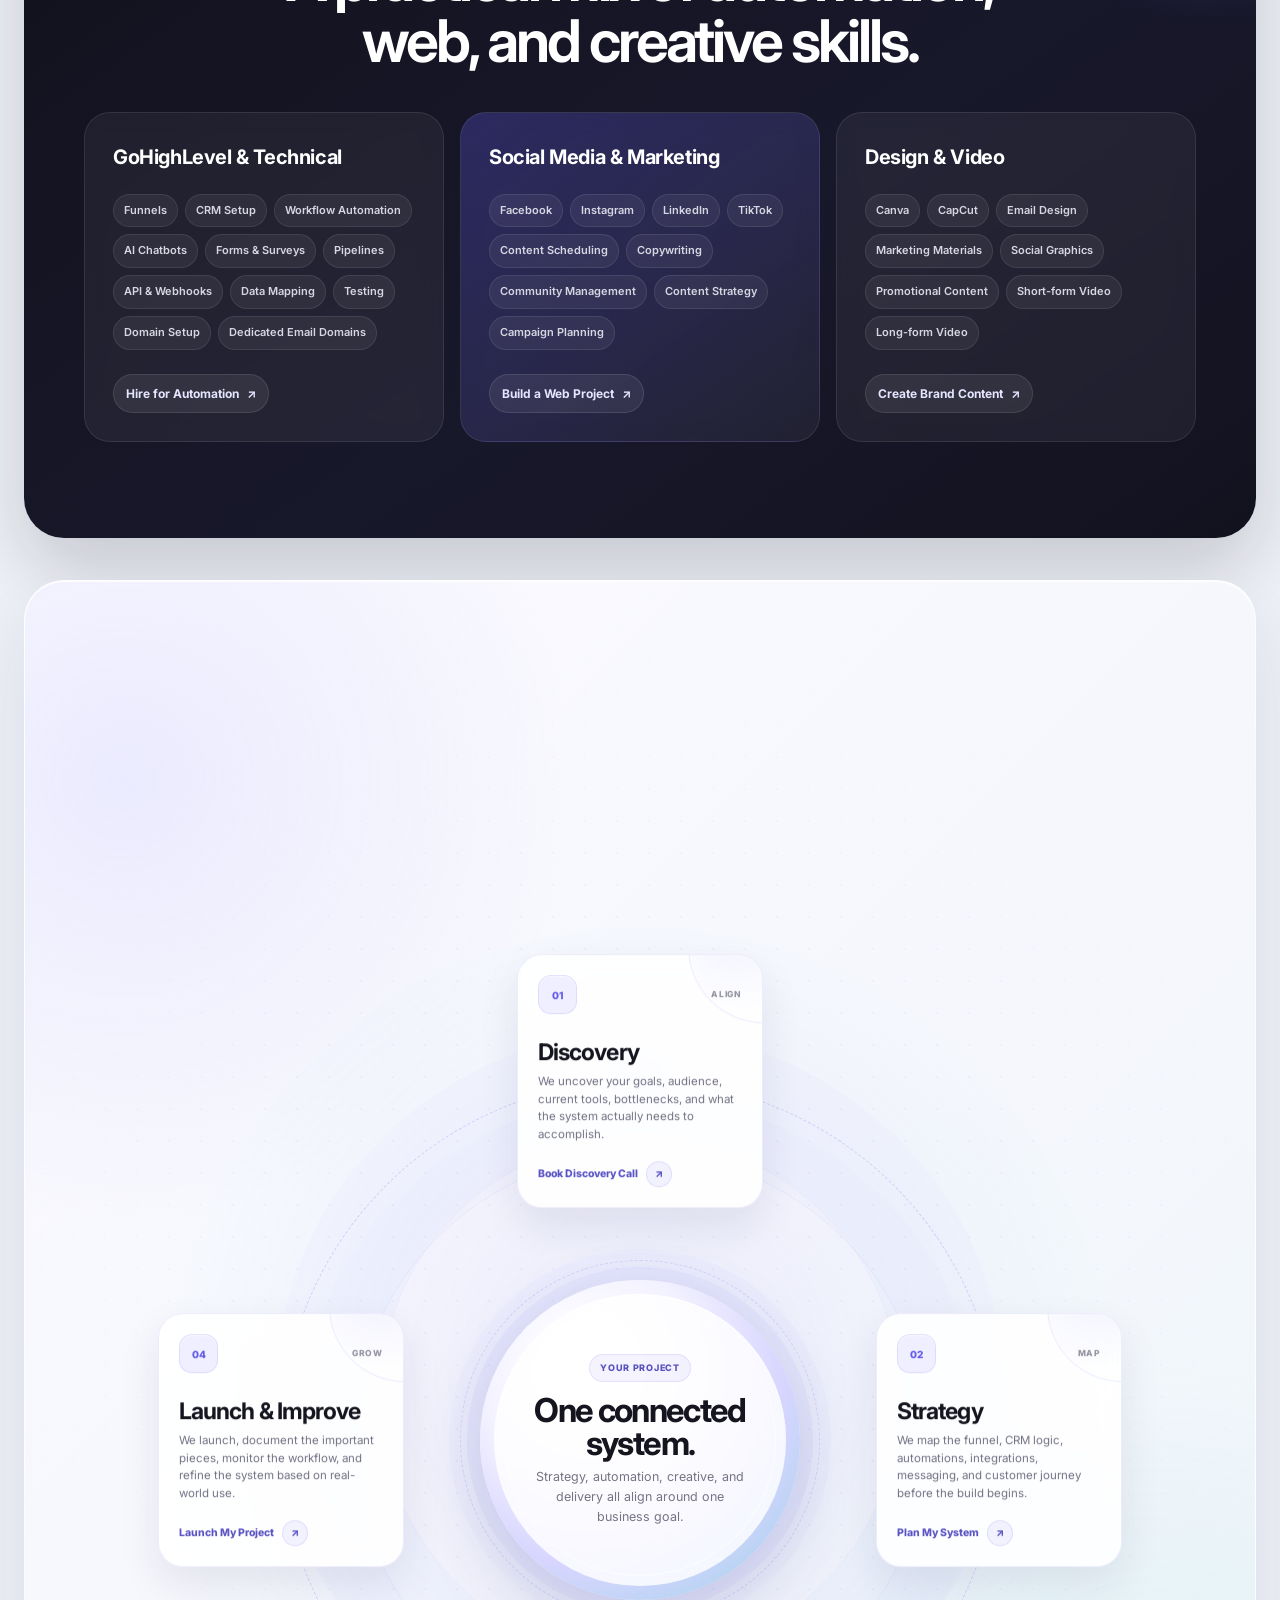
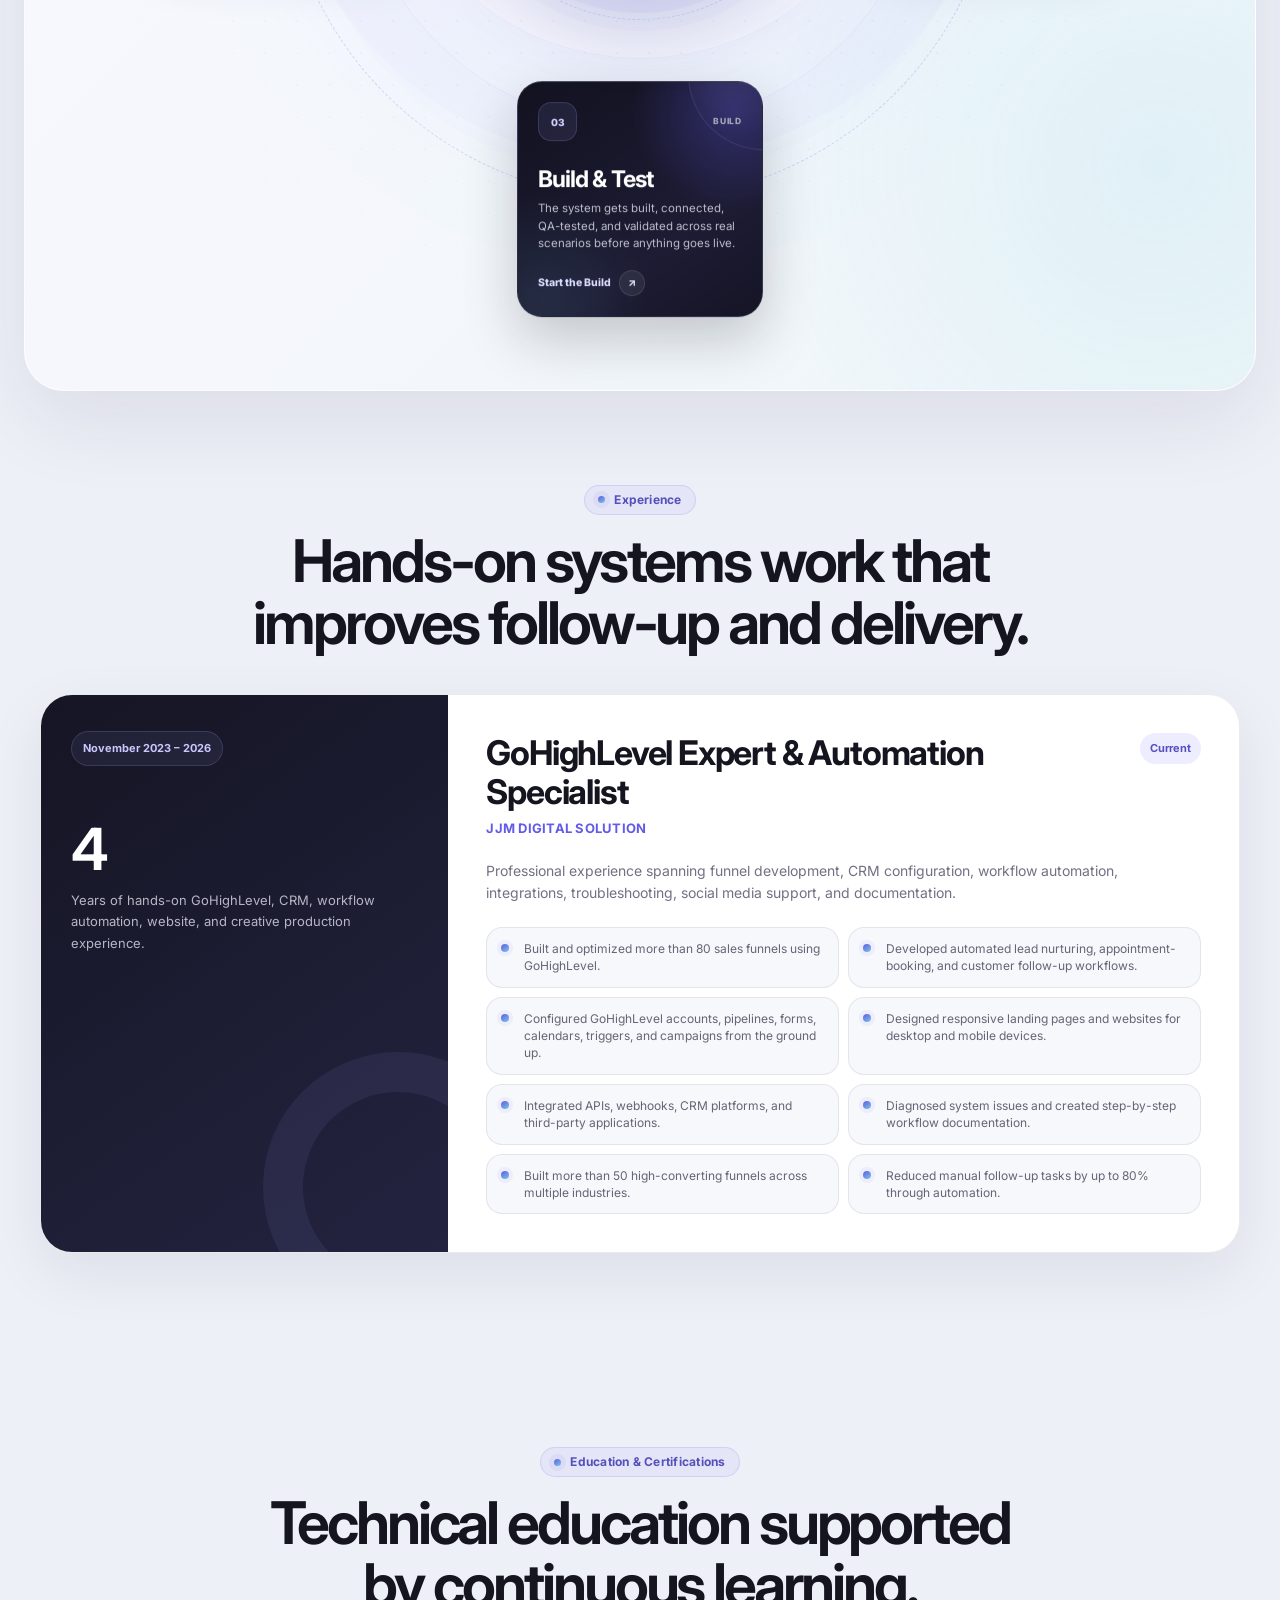
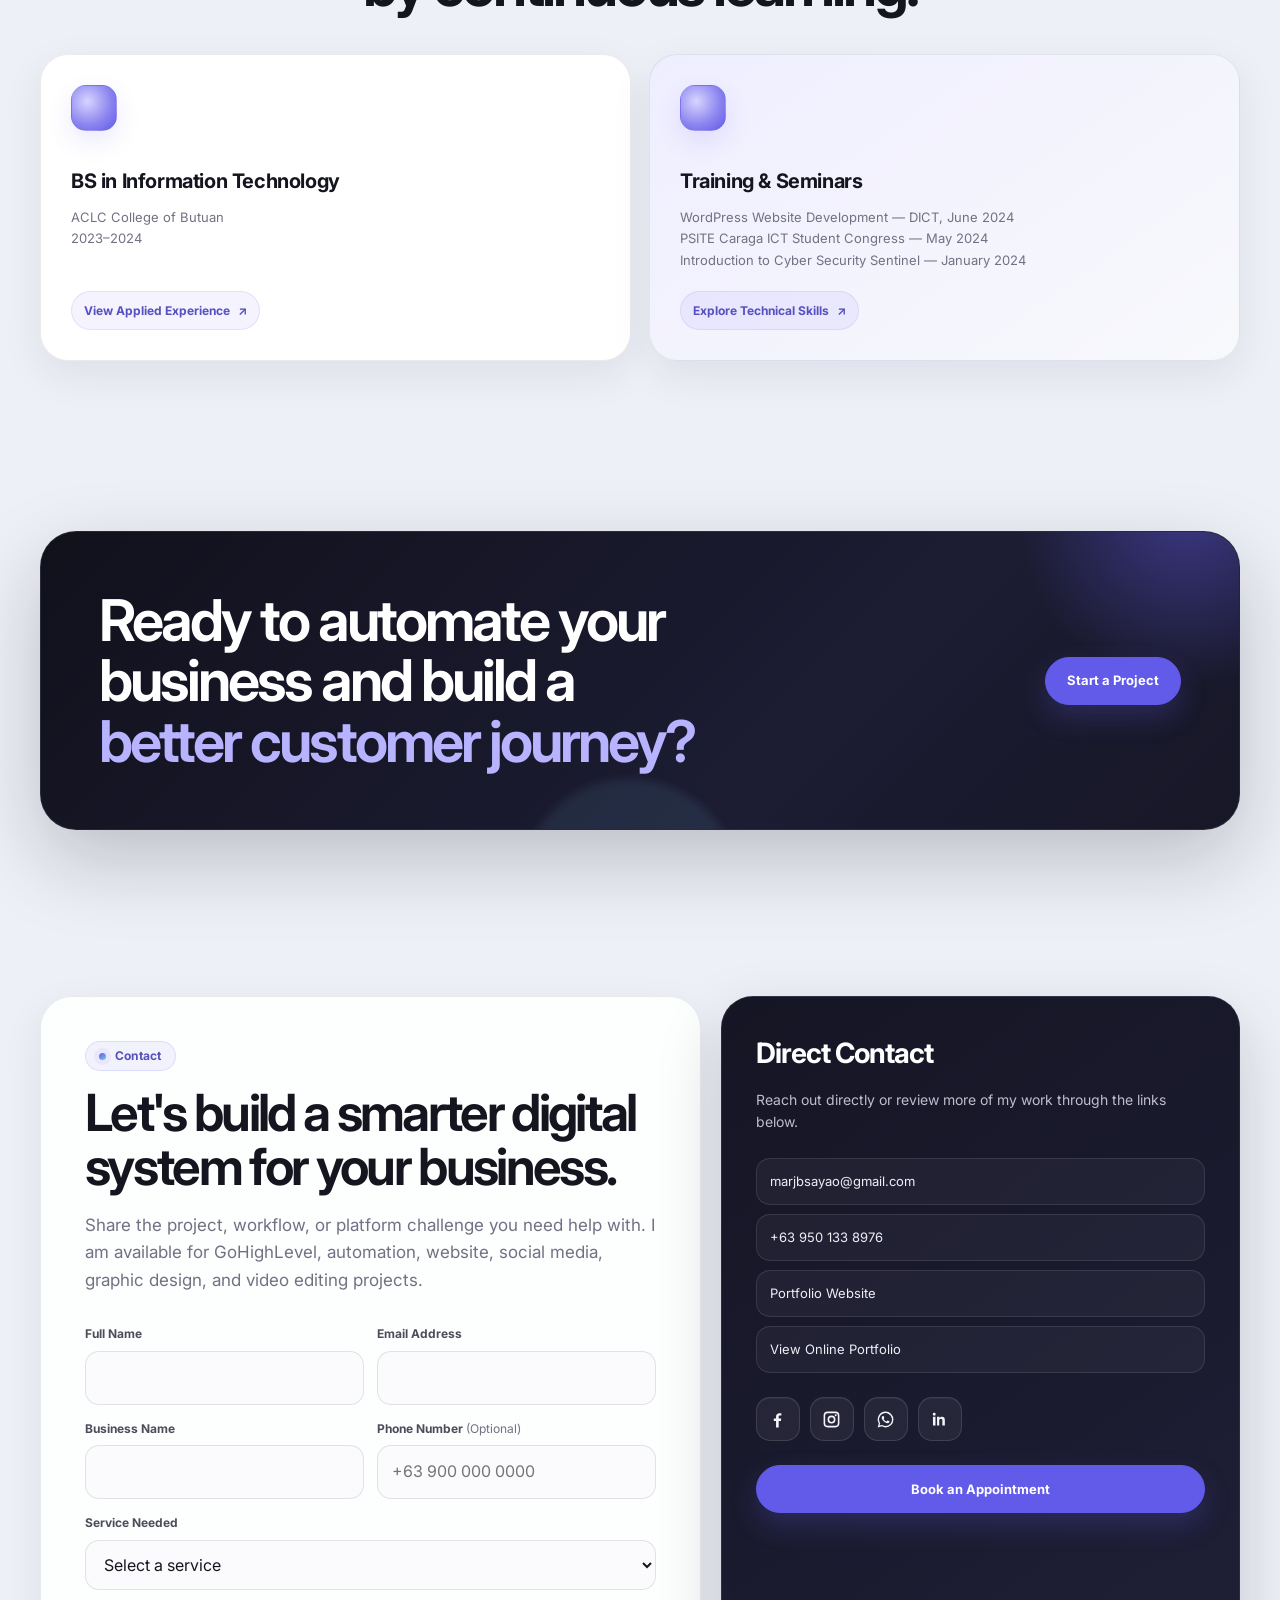
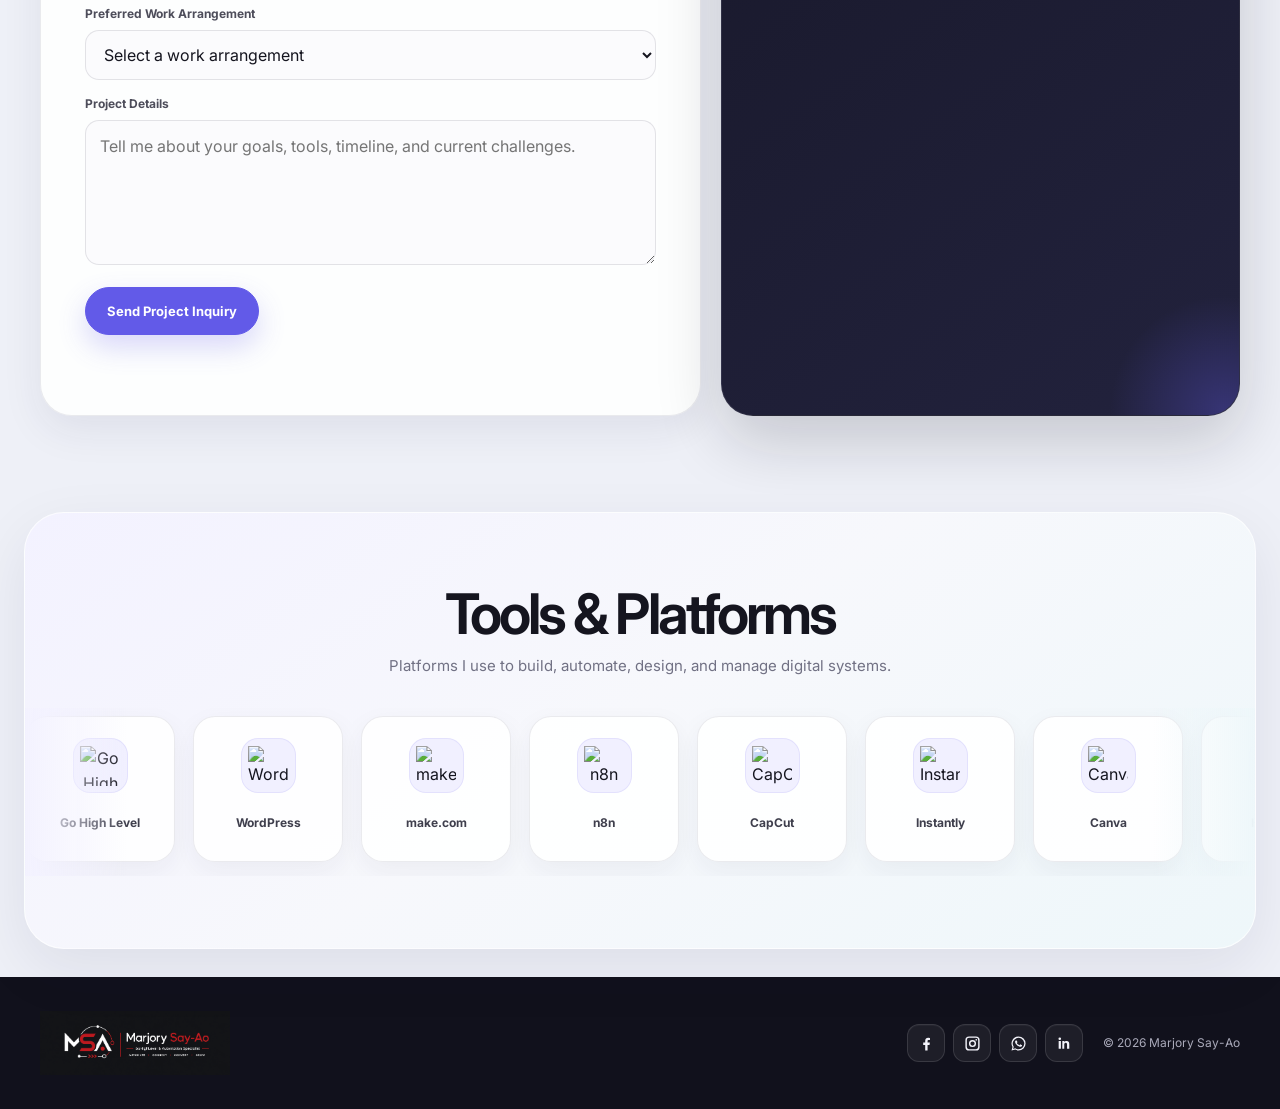
==== commit 986e1a8b: "Update index.html" ====
--- a/index.html
+++ b/index.html
@@ -979,12 +979,74 @@
 .portfolio-featured img { display: block; width: 100%; max-height: 620px; object-fit: contain; }
 .portfolio-featured iframe { display: block; width: 100%; min-height: 390px; aspect-ratio: 16 / 9; border: 0; background: #000; }
 .portfolio-featured.is-clickable { cursor: pointer; }
-.portfolio-gallery-grid { display: grid; grid-template-columns: repeat(3,minmax(0,1fr)); gap: 11px; }
-.portfolio-gallery-item { position: relative; padding: 0; aspect-ratio: 16/10; overflow: hidden; border: 1px solid rgba(255,255,255,.09); border-radius: 15px; background: #202035; cursor: pointer; }
+/* Portfolio thumbnail carousel below the featured preview */
+.portfolio-gallery-carousel {
+  position: relative;
+  display: grid;
+  grid-template-columns: 44px minmax(0, 1fr) 44px;
+  align-items: center;
+  gap: 12px;
+}
+.portfolio-gallery-grid {
+  display: flex;
+  gap: 11px;
+  min-width: 0;
+  padding: 4px 2px 8px;
+  overflow-x: auto;
+  overflow-y: hidden;
+  scroll-behavior: smooth;
+  scroll-snap-type: x proximity;
+  overscroll-behavior-inline: contain;
+  scrollbar-width: none;
+  -ms-overflow-style: none;
+}
+.portfolio-gallery-grid::-webkit-scrollbar { display: none; }
+.portfolio-gallery-item {
+  position: relative;
+  flex: 0 0 clamp(150px, 17vw, 210px);
+  padding: 0;
+  aspect-ratio: 16/10;
+  overflow: hidden;
+  border: 1px solid rgba(255,255,255,.09);
+  border-radius: 15px;
+  background: #202035;
+  cursor: pointer;
+  scroll-snap-align: start;
+  transition: border-color .2s ease, box-shadow .2s ease, transform .2s ease, opacity .2s ease;
+}
 .portfolio-gallery-item img { width: 100%; height: 100%; object-fit: cover; transition: transform .2s ease; }
+.portfolio-gallery-item:hover { transform: translateY(-2px); }
 .portfolio-gallery-item:hover,
-.portfolio-gallery-item.is-active { border-color: rgba(170,166,255,.55); box-shadow: inset 0 -3px 0 var(--lavender); }
+.portfolio-gallery-item.is-active {
+  border-color: rgba(170,166,255,.72);
+  box-shadow: inset 0 -3px 0 var(--lavender), 0 10px 24px rgba(0,0,0,.18);
+}
+.portfolio-gallery-item.is-active { opacity: 1; }
 .portfolio-gallery-item:hover img { transform: scale(1.025); }
+.portfolio-gallery-arrow {
+  width: 44px;
+  height: 44px;
+  display: grid;
+  place-items: center;
+  padding: 0;
+  border: 1px solid rgba(255,255,255,.12);
+  border-radius: 50%;
+  background: rgba(255,255,255,.07);
+  color: #fff;
+  font-size: 27px;
+  line-height: 1;
+  cursor: pointer;
+  transition: transform .2s ease, background-color .2s ease, border-color .2s ease, opacity .2s ease;
+}
+.portfolio-gallery-arrow:hover:not(:disabled) {
+  transform: scale(1.05);
+  border-color: rgba(170,166,255,.46);
+  background: var(--purple);
+}
+.portfolio-gallery-arrow:disabled {
+  opacity: .28;
+  cursor: default;
+}
 .portfolio-gallery-item.is-video { color: #fff; text-align: left; }
 .portfolio-gallery-item.is-video::before { content: ""; position: absolute; z-index: 3; left: 50%; top: 50%; width: 46px; height: 46px; border-radius: 50%; background: var(--purple); transform: translate(-50%,-50%); box-shadow: 0 10px 26px rgba(0,0,0,.28); pointer-events: none; }
 .portfolio-gallery-item.is-video::after { content: ""; position: absolute; z-index: 2; inset: 0; background: linear-gradient(180deg, transparent 54%, rgba(0,0,0,.72)); pointer-events: none; }
@@ -994,6 +1056,20 @@
 .portfolio-modal-footer { display: none; padding: 0 22px 22px; }
 .portfolio-modal.is-compact-gallery .portfolio-modal-footer { display: flex; justify-content: center; }
 .portfolio-more-button { min-height: 48px; display: inline-flex; align-items: center; justify-content: center; gap: 9px; padding: 0 20px; border: 1px solid var(--purple); border-radius: 999px; background: var(--purple); color: #fff; font-size: 12px; font-weight: 700; }
+
+
+@media (max-width: 760px) {
+  .portfolio-gallery-carousel { grid-template-columns: 38px minmax(0, 1fr) 38px; gap: 8px; }
+  .portfolio-gallery-arrow { width: 38px; height: 38px; font-size: 23px; }
+  .portfolio-gallery-item { flex-basis: min(48vw, 180px); border-radius: 12px; }
+}
+
+@media (max-width: 480px) {
+  .portfolio-modal-body { padding-inline: 14px; }
+  .portfolio-gallery-carousel { grid-template-columns: 34px minmax(0, 1fr) 34px; gap: 6px; }
+  .portfolio-gallery-arrow { width: 34px; height: 34px; font-size: 21px; }
+  .portfolio-gallery-item { flex-basis: min(56vw, 170px); }
+}
 
 .fade-up { opacity: 0; transform: translateY(18px); transition: opacity .6s ease, transform .6s ease; }
 .fade-up.visible { opacity: 1; transform: none; }
@@ -4054,7 +4130,11 @@
 </div>
 <div class="portfolio-modal-body">
 <div aria-live="polite" class="portfolio-featured" id="portfolio-featured"></div>
-<div aria-label="Project gallery items" class="portfolio-gallery-grid" id="portfolio-gallery-grid"></div>
+<div aria-label="Project thumbnail carousel" class="portfolio-gallery-carousel">
+<button aria-label="Previous thumbnails" class="portfolio-gallery-arrow portfolio-gallery-prev" type="button">‹</button>
+<div aria-label="Project gallery items" class="portfolio-gallery-grid" id="portfolio-gallery-grid" tabindex="0"></div>
+<button aria-label="Next thumbnails" class="portfolio-gallery-arrow portfolio-gallery-next" type="button">›</button>
+</div>
 </div>
 <div class="portfolio-modal-footer">
 <a class="portfolio-more-button" href="https://drive.google.com/drive/folders/1URKdg_A2IcgbBQPLKRc8SykblzDeNm46?usp=drive_link" rel="noopener noreferrer" target="_blank">View More GHL Automation <span aria-hidden="true">↗</span></a>
@@ -4219,9 +4299,45 @@
     const portfolioModalTitle = document.getElementById('portfolio-modal-title');
     const portfolioFeatured = document.getElementById('portfolio-featured');
     const portfolioGalleryGrid = document.getElementById('portfolio-gallery-grid');
+    const portfolioThumbPrev = portfolioModal ? portfolioModal.querySelector('.portfolio-gallery-prev') : null;
+    const portfolioThumbNext = portfolioModal ? portfolioModal.querySelector('.portfolio-gallery-next') : null;
     const portfolioCloseButton = portfolioModal ? portfolioModal.querySelector('.portfolio-modal-close') : null;
     const portfolioMoreButton = portfolioModal ? portfolioModal.querySelector('.portfolio-more-button') : null;
     let lastGalleryTrigger = null;
+
+    function updatePortfolioThumbNav() {
+      if (!portfolioGalleryGrid) return;
+      const maxScroll = Math.max(0, portfolioGalleryGrid.scrollWidth - portfolioGalleryGrid.clientWidth);
+      if (portfolioThumbPrev) portfolioThumbPrev.disabled = portfolioGalleryGrid.scrollLeft <= 2;
+      if (portfolioThumbNext) portfolioThumbNext.disabled = portfolioGalleryGrid.scrollLeft >= maxScroll - 2;
+    }
+
+    function scrollPortfolioThumbs(direction) {
+      if (!portfolioGalleryGrid) return;
+      const firstCard = portfolioGalleryGrid.querySelector('.portfolio-gallery-item');
+      const styles = getComputedStyle(portfolioGalleryGrid);
+      const gap = parseFloat(styles.columnGap || styles.gap) || 11;
+      const cardWidth = firstCard ? firstCard.getBoundingClientRect().width : 190;
+      const visibleCards = Math.max(1, Math.floor(portfolioGalleryGrid.clientWidth / (cardWidth + gap)));
+      const amount = (cardWidth + gap) * Math.max(1, visibleCards - 1);
+      portfolioGalleryGrid.scrollBy({ left: direction * amount, behavior: 'smooth' });
+    }
+
+    if (portfolioThumbPrev) portfolioThumbPrev.addEventListener('click', function(){ scrollPortfolioThumbs(-1); });
+    if (portfolioThumbNext) portfolioThumbNext.addEventListener('click', function(){ scrollPortfolioThumbs(1); });
+    if (portfolioGalleryGrid) {
+      portfolioGalleryGrid.addEventListener('scroll', updatePortfolioThumbNav, { passive: true });
+      portfolioGalleryGrid.addEventListener('keydown', function(event){
+        if (event.key === 'ArrowLeft') {
+          event.preventDefault();
+          scrollPortfolioThumbs(-1);
+        } else if (event.key === 'ArrowRight') {
+          event.preventDefault();
+          scrollPortfolioThumbs(1);
+        }
+      });
+    }
+    window.addEventListener('resize', updatePortfolioThumbNav);
 
     function makeGalleryPlaceholder(title, number) {
       const safeTitle = String(title).replace(/[&<>\"']/g, function(char){
@@ -4483,6 +4599,8 @@
       showFeaturedMedia(item);
       portfolioGalleryGrid.querySelectorAll('.portfolio-gallery-item').forEach(galleryItem => galleryItem.classList.remove('is-active'));
       button.classList.add('is-active');
+      button.scrollIntoView({ behavior: 'smooth', block: 'nearest', inline: 'center' });
+      window.setTimeout(updatePortfolioThumbNav, 260);
     }
 
     function openPortfolioGallery(key, trigger) {
@@ -4574,6 +4692,8 @@
         portfolioGalleryGrid.appendChild(button);
       });
 
+      portfolioGalleryGrid.scrollLeft = 0;
+      requestAnimationFrame(updatePortfolioThumbNav);
       showFeaturedMedia(featuredItem);
       portfolioModal.classList.add('is-open');
       portfolioModal.setAttribute('aria-hidden', 'false');
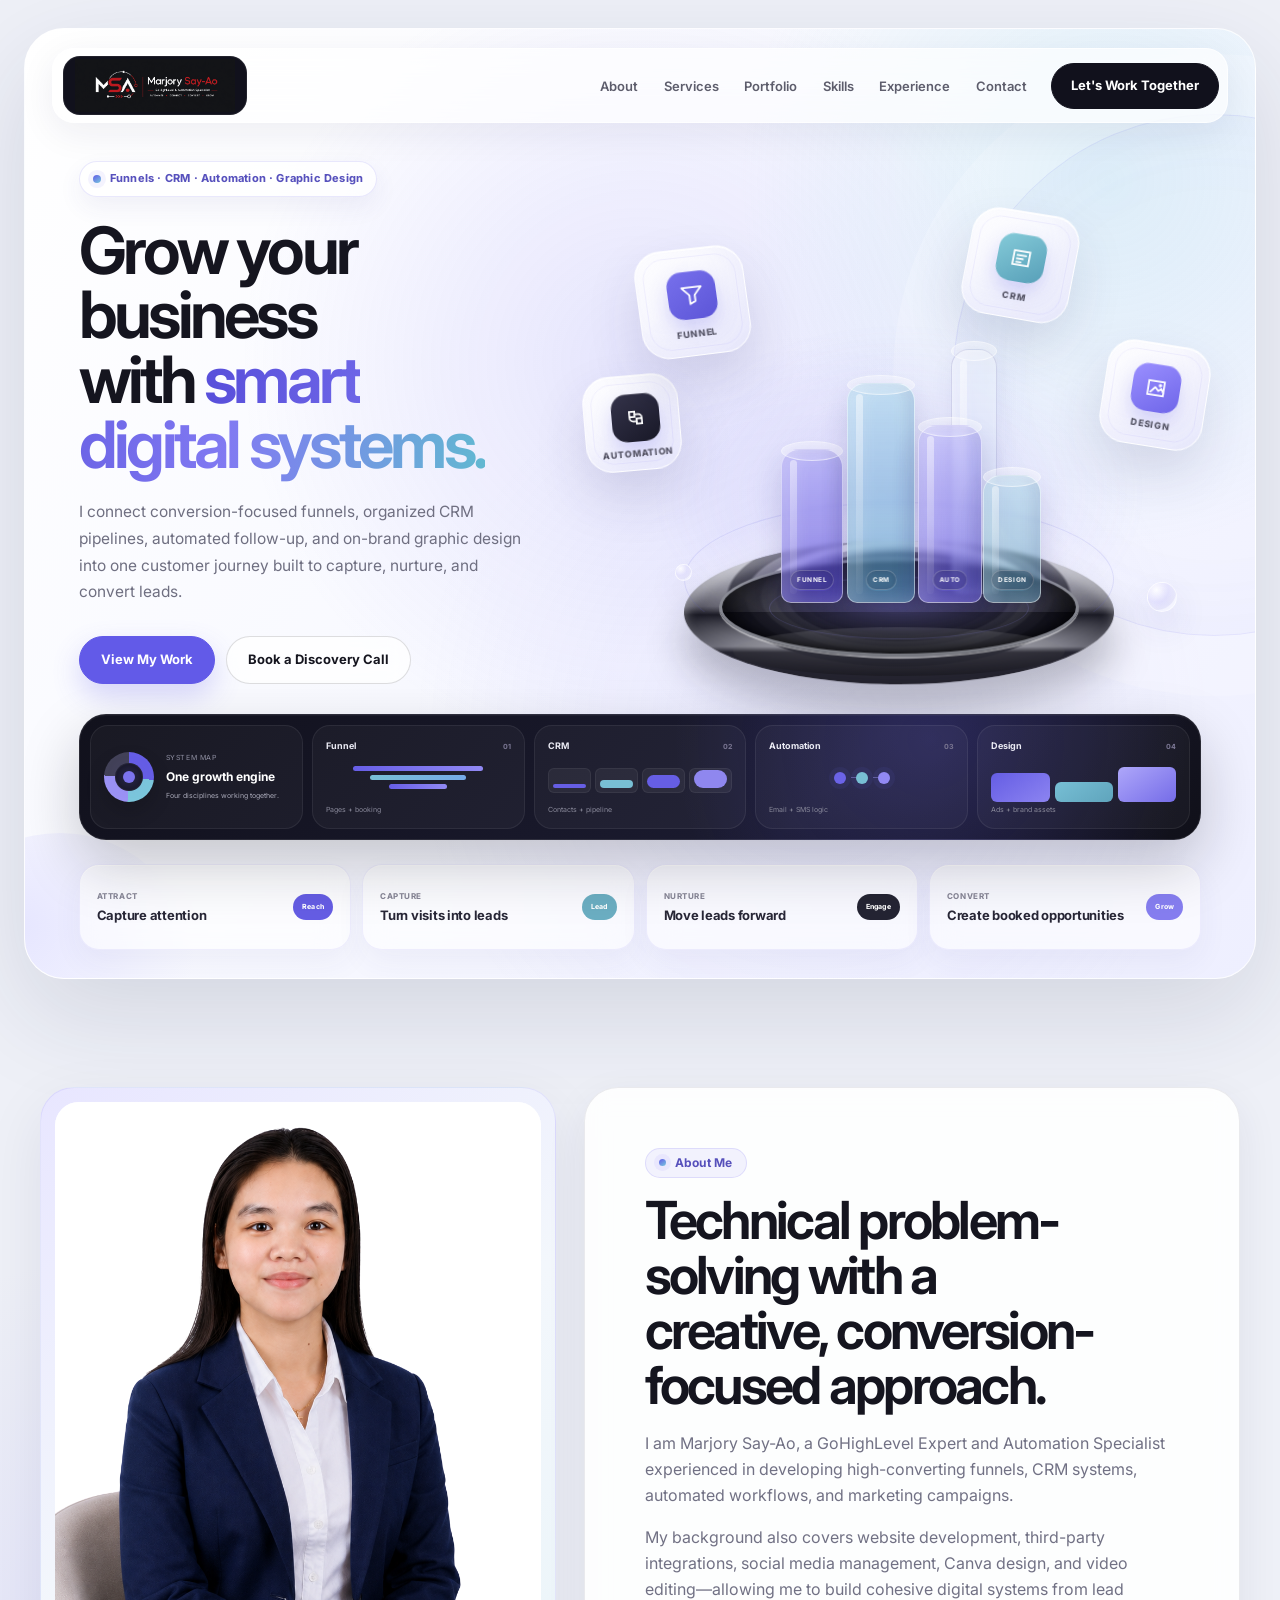
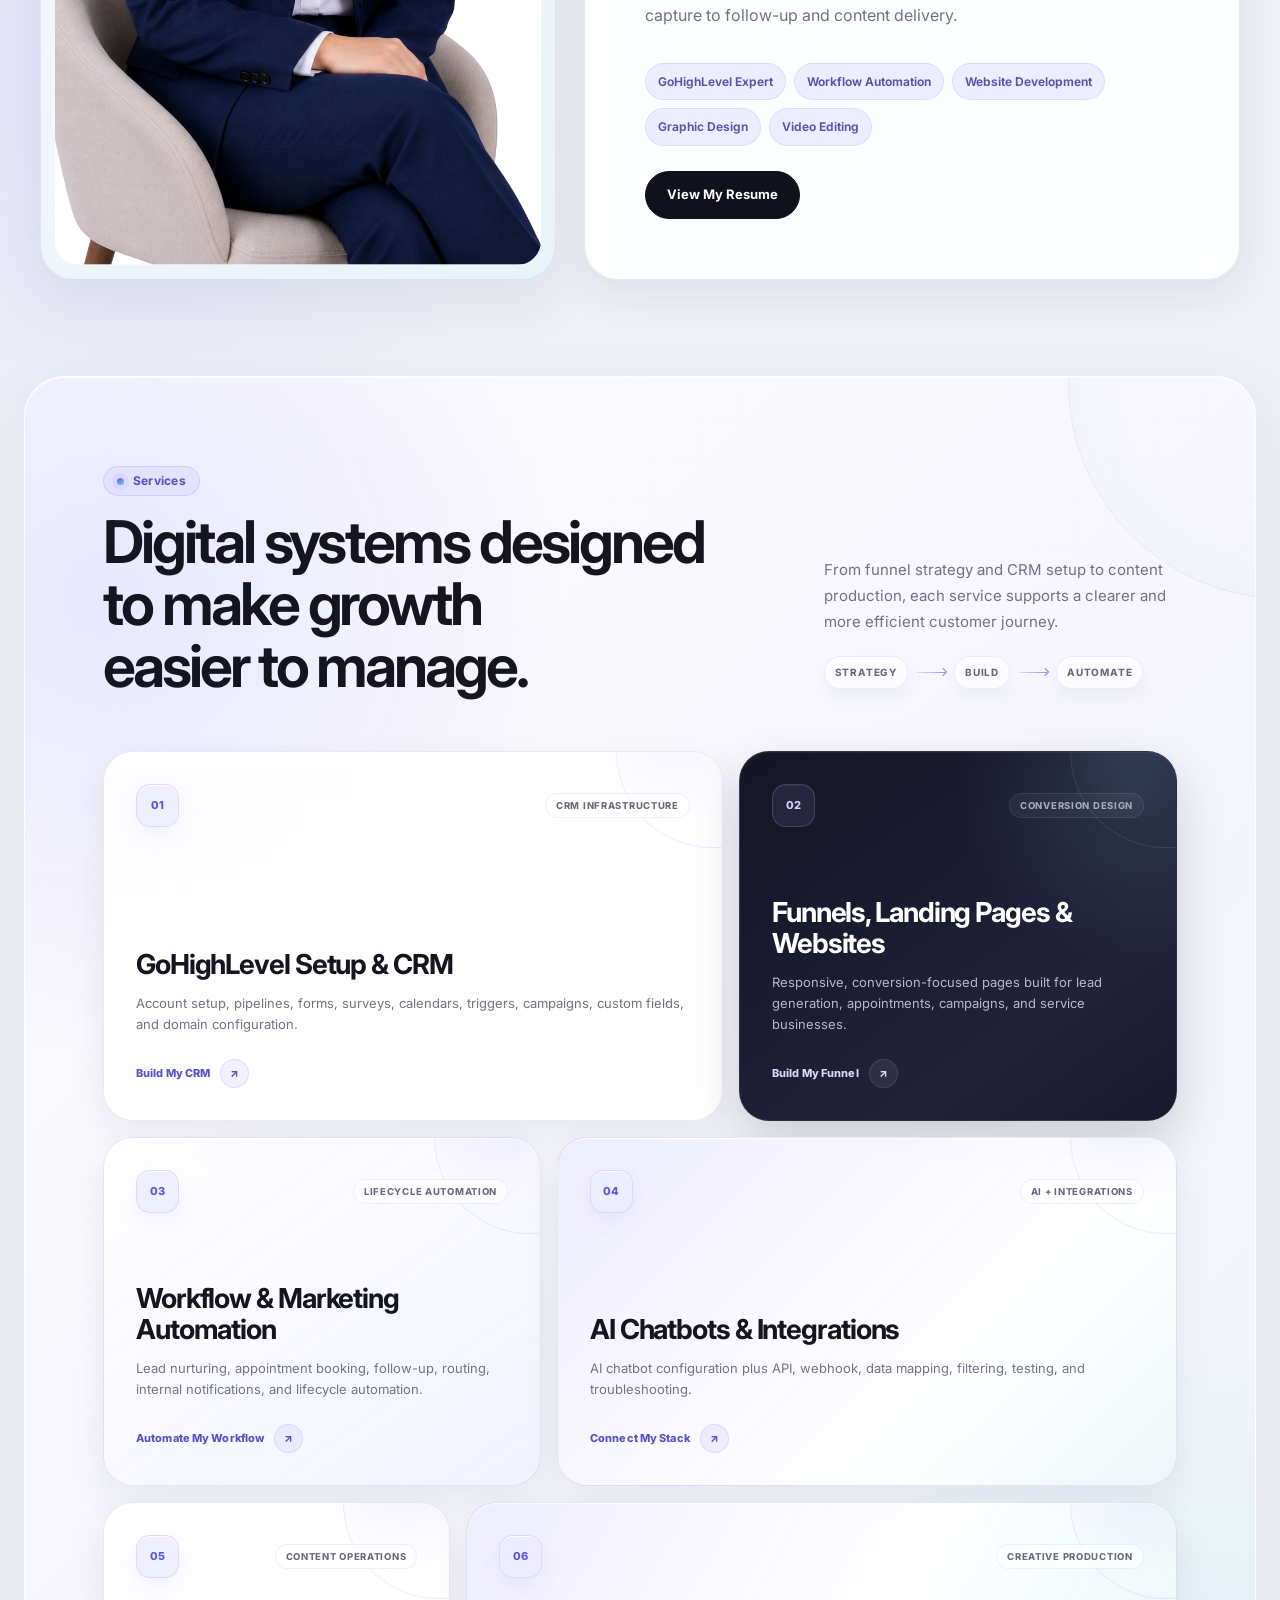
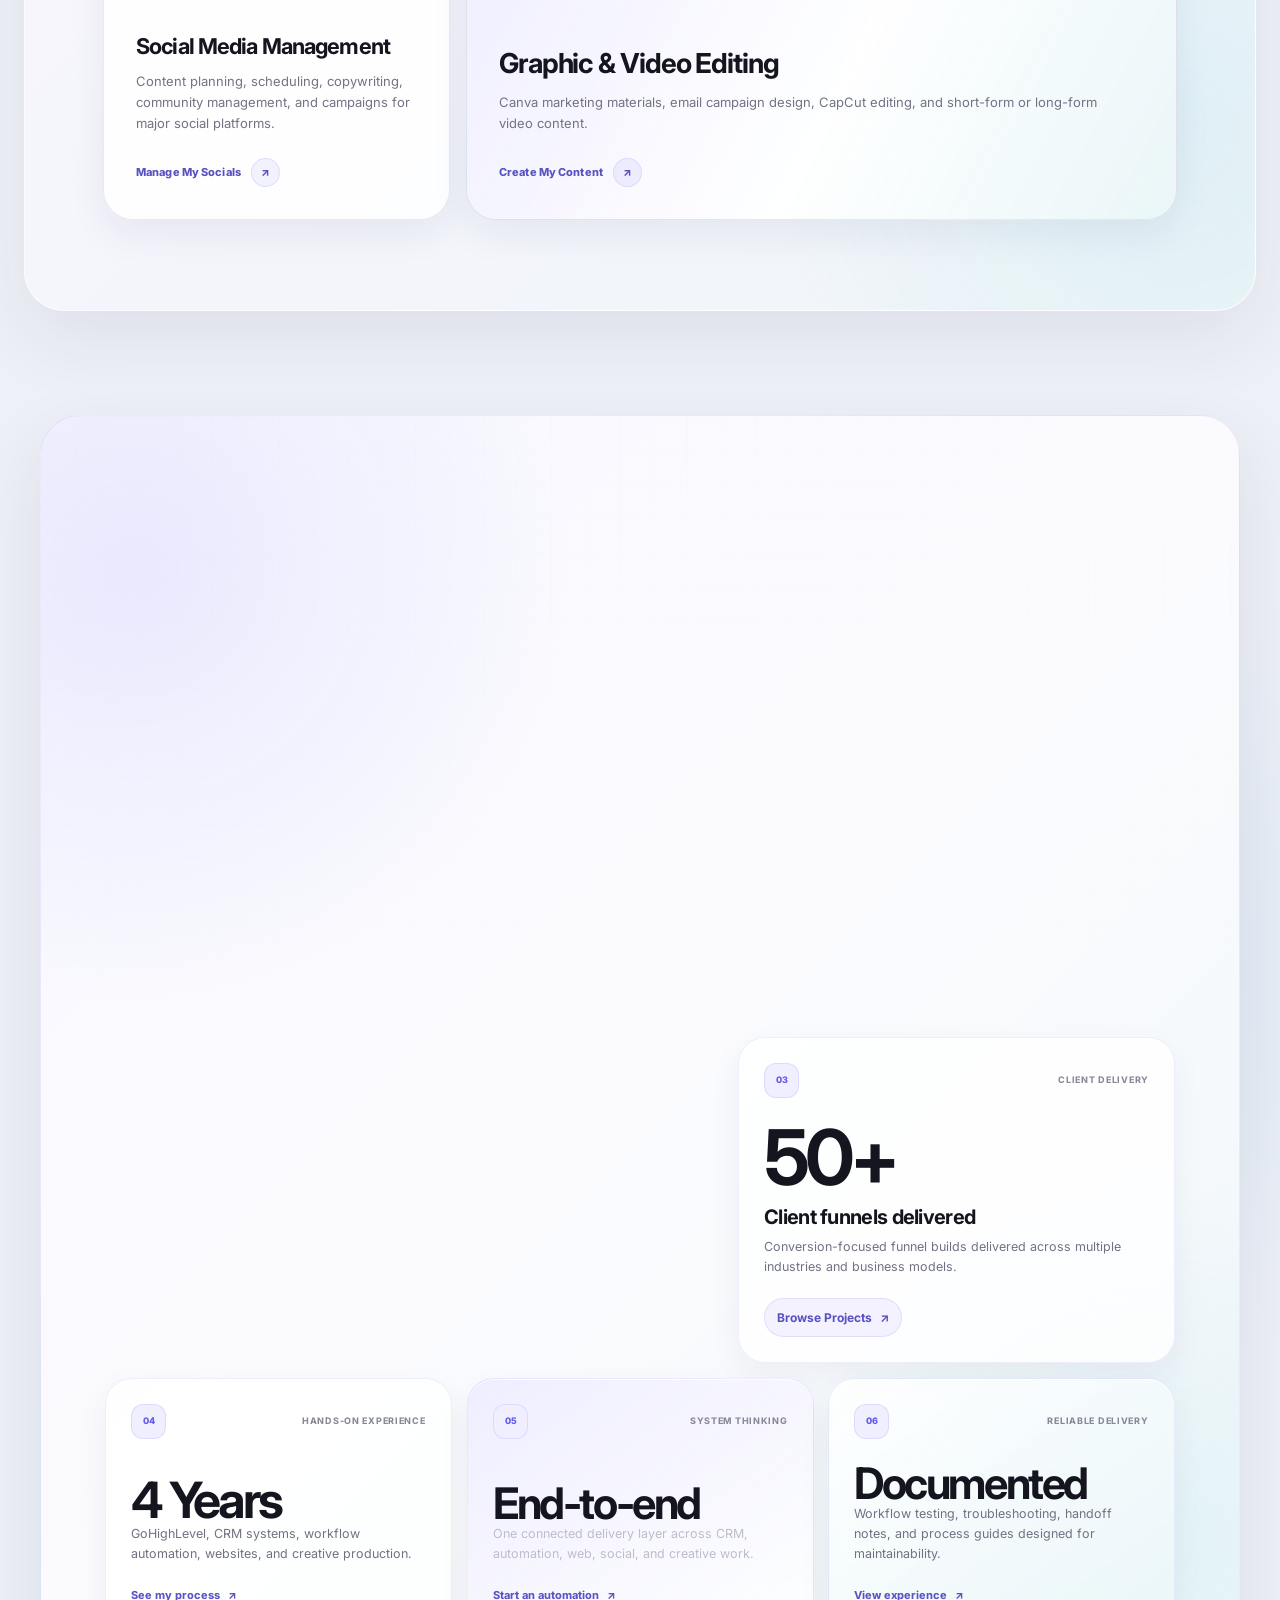
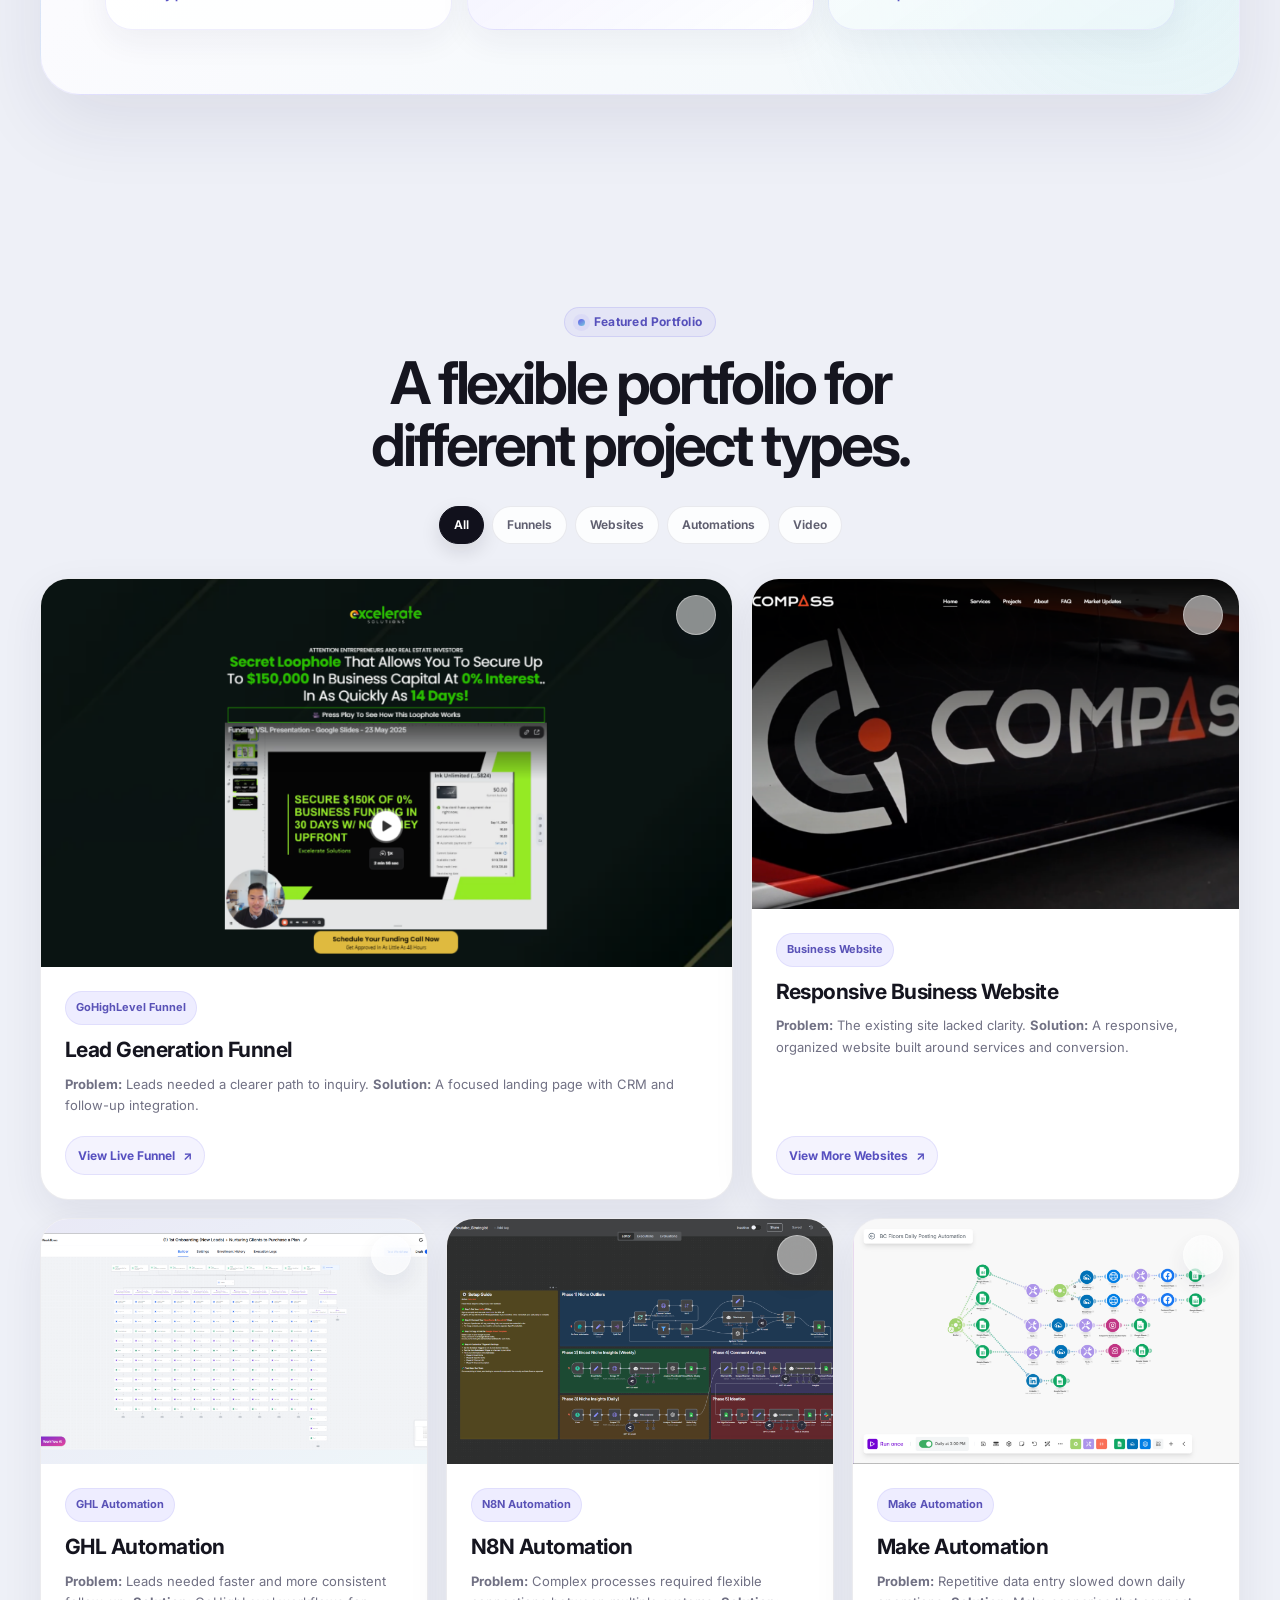
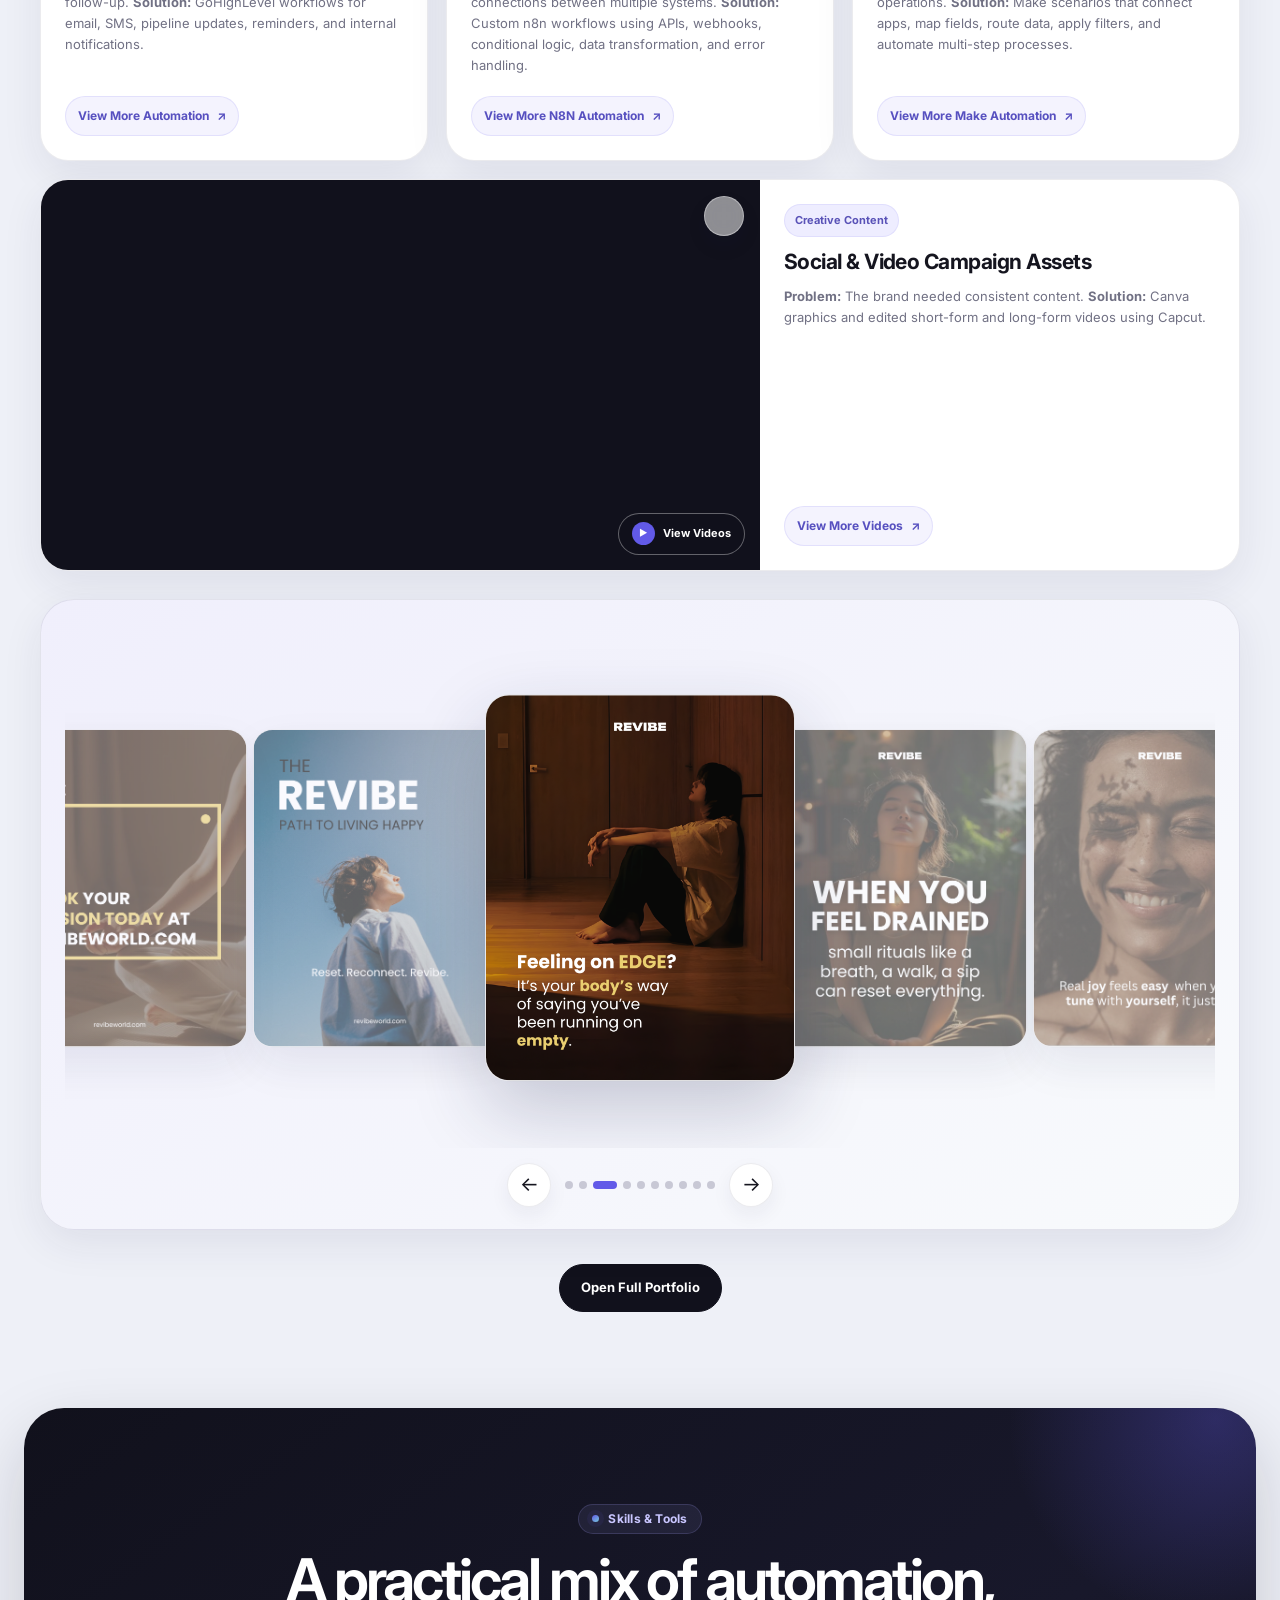
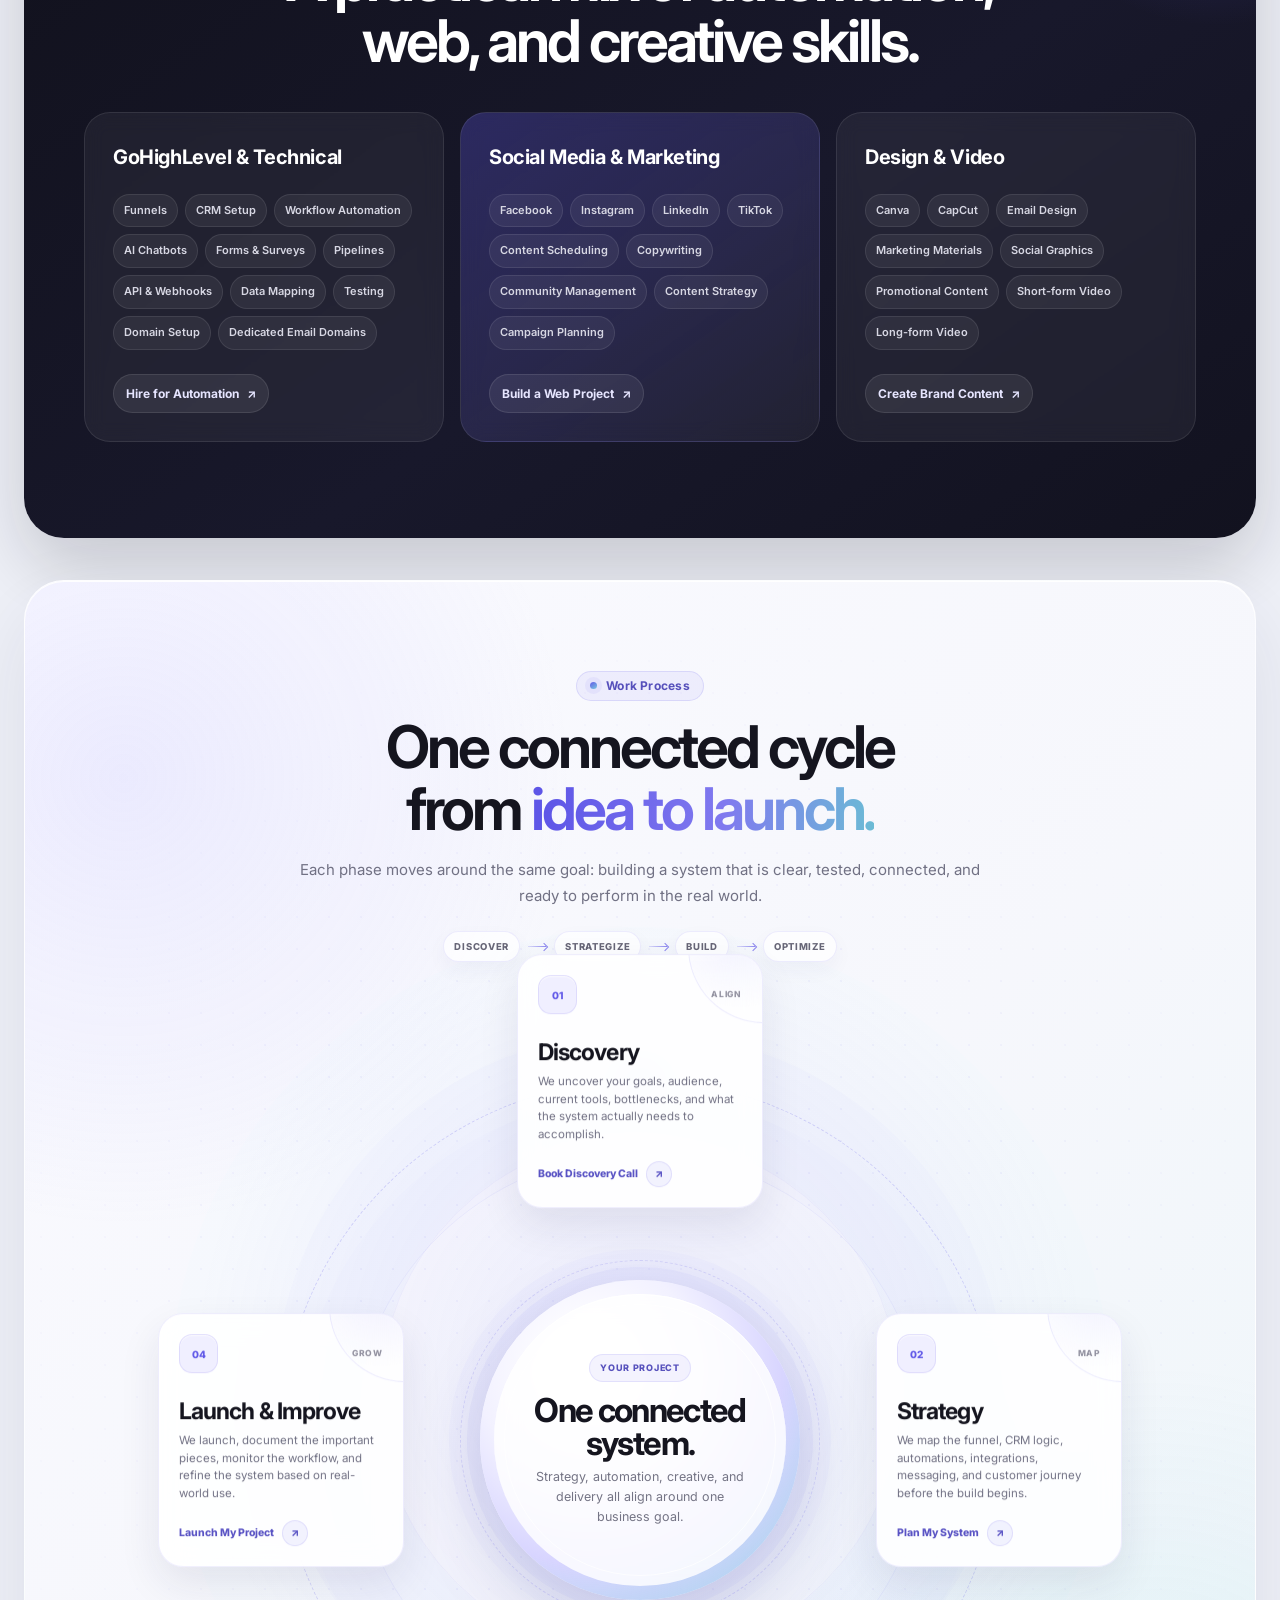
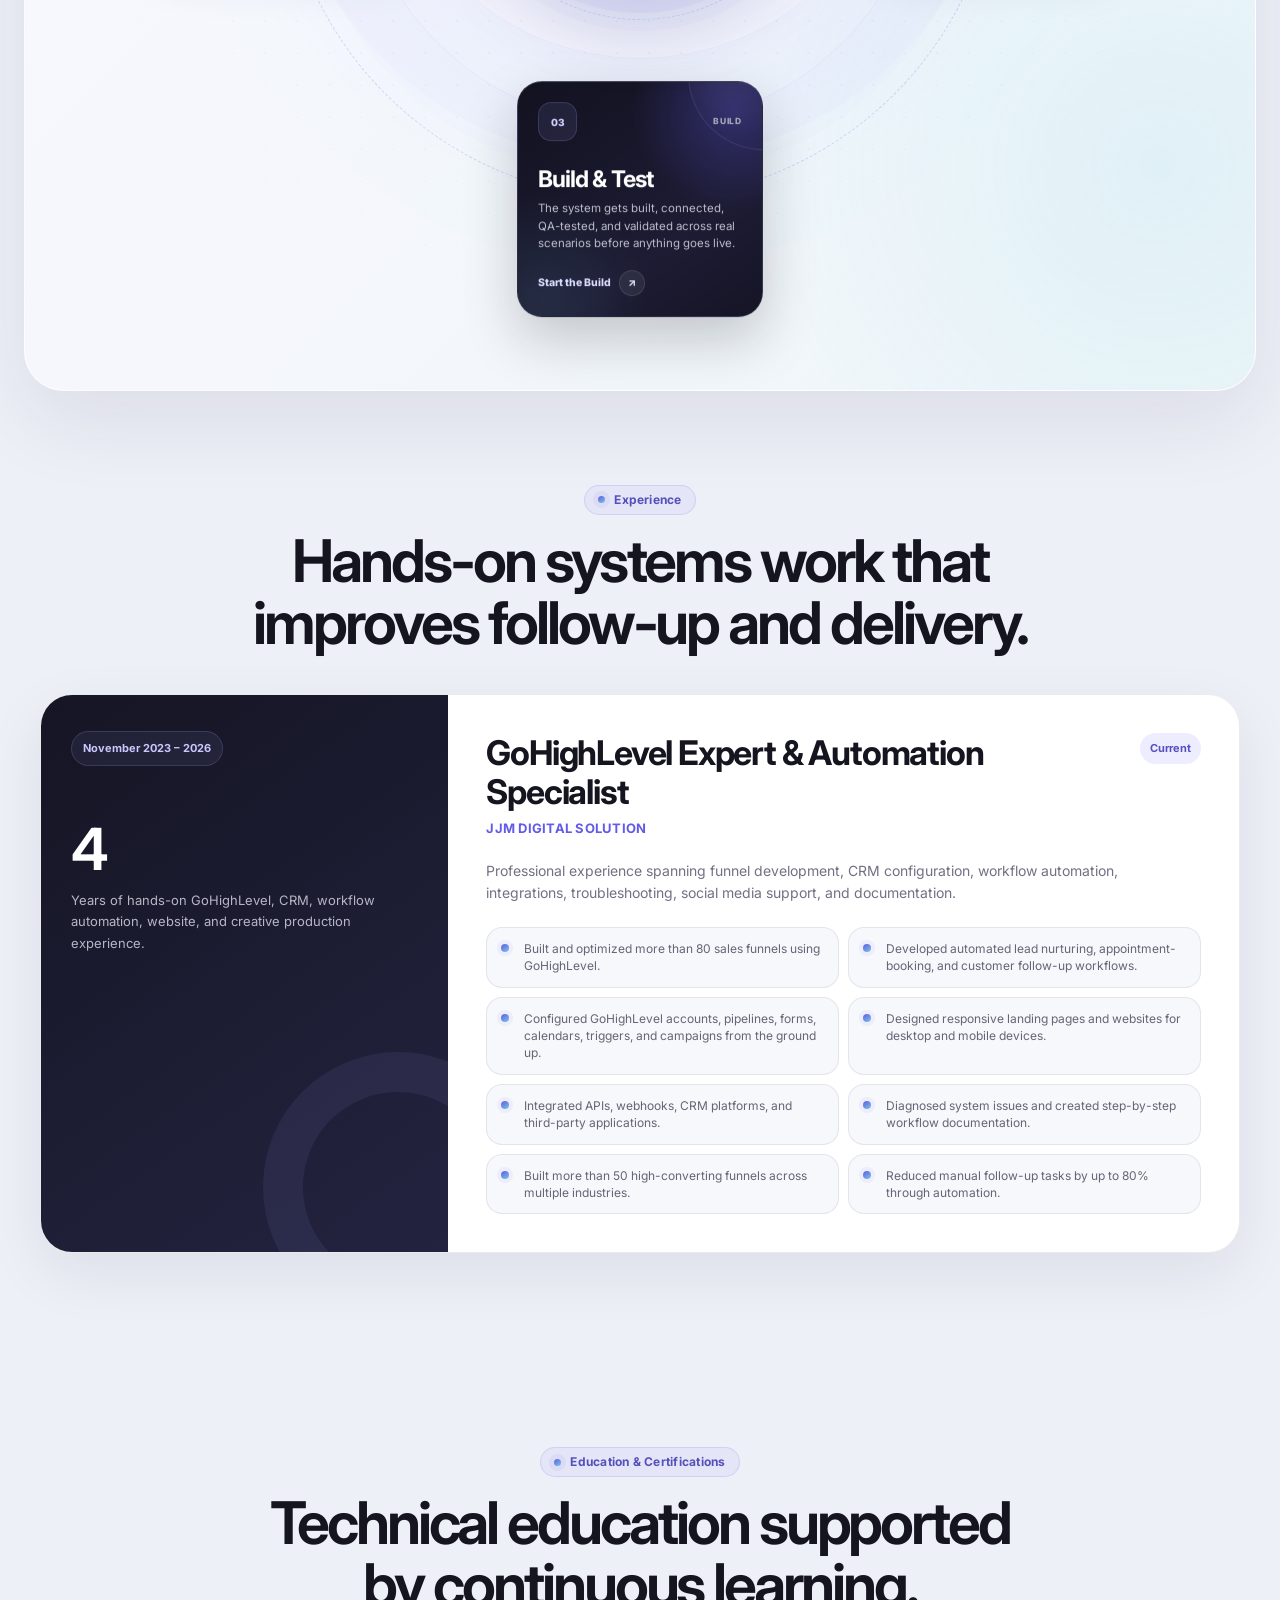
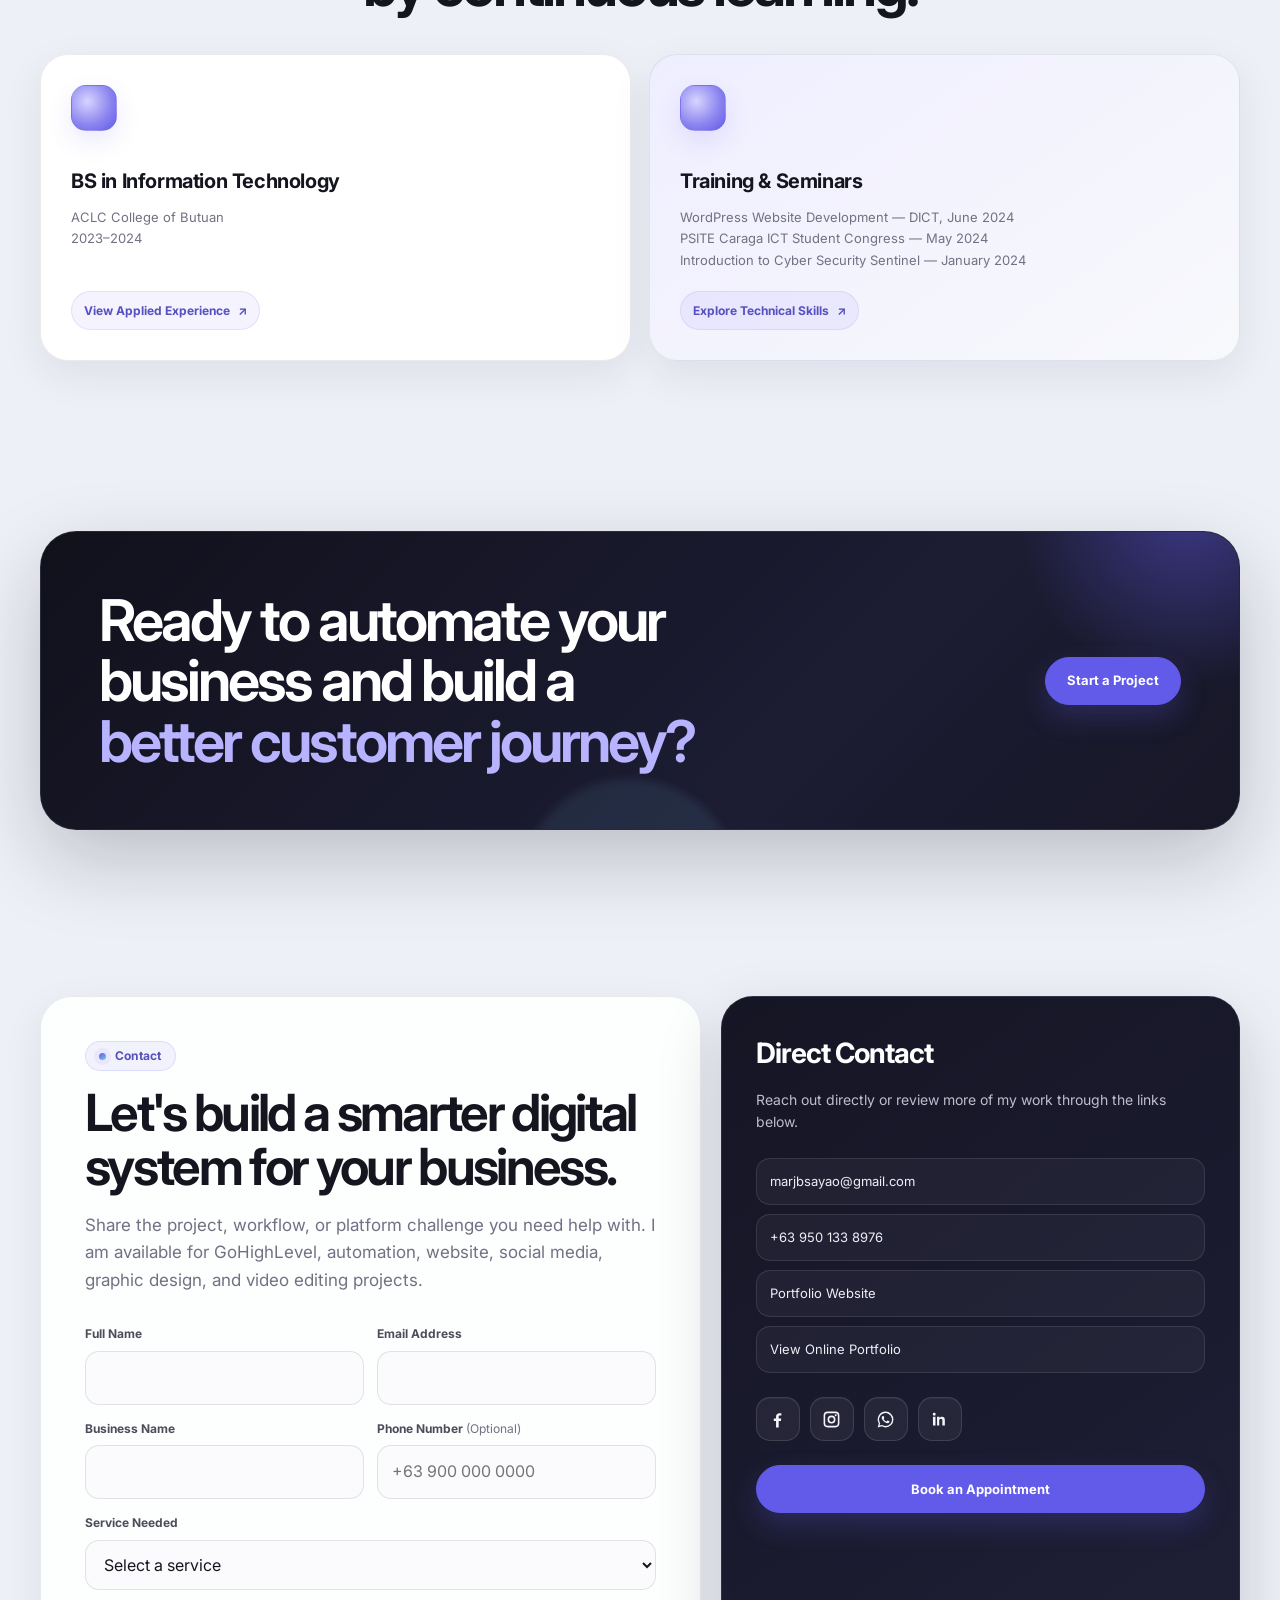
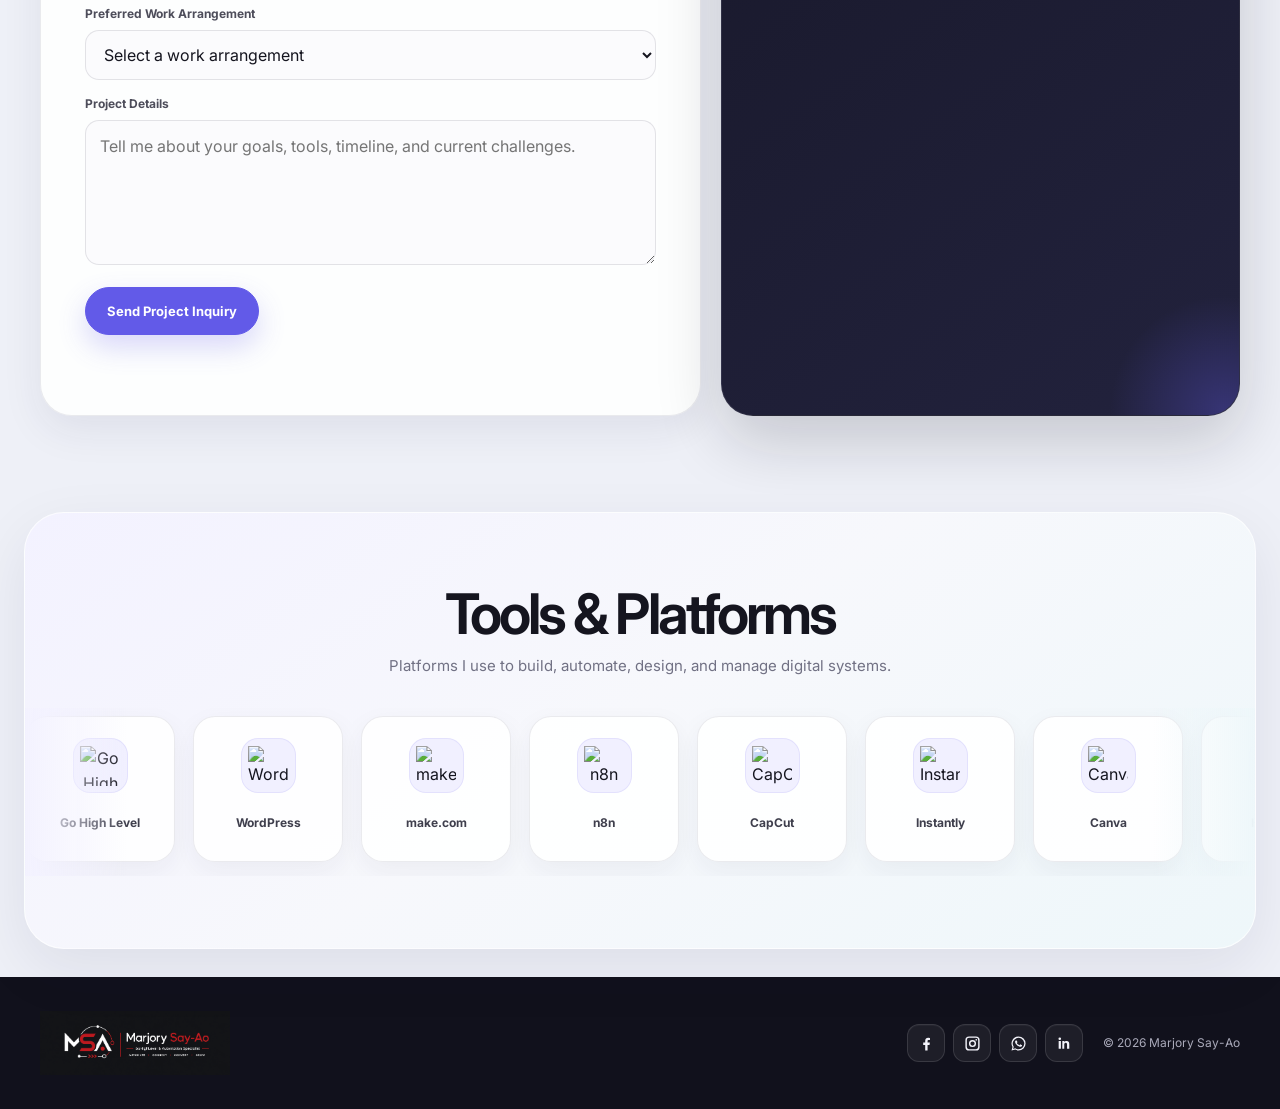
==== commit f1e41dc0: "Update index.html" ====
--- a/index.html
+++ b/index.html
@@ -4303,7 +4303,40 @@
     const portfolioThumbNext = portfolioModal ? portfolioModal.querySelector('.portfolio-gallery-next') : null;
     const portfolioCloseButton = portfolioModal ? portfolioModal.querySelector('.portfolio-modal-close') : null;
     const portfolioMoreButton = portfolioModal ? portfolioModal.querySelector('.portfolio-more-button') : null;
+    const portfolioGalleryCarousel = portfolioModal ? portfolioModal.querySelector('.portfolio-gallery-carousel') : null;
     let lastGalleryTrigger = null;
+    let portfolioThumbAutoTimer = null;
+    let portfolioAutoItems = [];
+    let portfolioAutoIndex = -1;
+    const PORTFOLIO_AUTO_DELAY = 3000;
+
+    function stopPortfolioThumbAutoplay() {
+      if (portfolioThumbAutoTimer) {
+        window.clearInterval(portfolioThumbAutoTimer);
+        portfolioThumbAutoTimer = null;
+      }
+    }
+
+    function startPortfolioThumbAutoplay() {
+      stopPortfolioThumbAutoplay();
+      if (!portfolioModal || !portfolioModal.classList.contains('is-open')) return;
+      if (!portfolioGalleryGrid || portfolioAutoItems.length < 2) return;
+      if (window.matchMedia('(prefers-reduced-motion: reduce)').matches) return;
+
+      portfolioThumbAutoTimer = window.setInterval(function(){
+        const buttons = Array.from(portfolioGalleryGrid.querySelectorAll('.portfolio-gallery-item'));
+        if (!buttons.length) return;
+
+        portfolioAutoIndex = (portfolioAutoIndex + 1) % buttons.length;
+        const button = buttons[portfolioAutoIndex];
+        const item = portfolioAutoItems[portfolioAutoIndex];
+        if (button && item) selectGalleryItem(button, item);
+      }, PORTFOLIO_AUTO_DELAY);
+    }
+
+    function restartPortfolioThumbAutoplay() {
+      startPortfolioThumbAutoplay();
+    }
 
     function updatePortfolioThumbNav() {
       if (!portfolioGalleryGrid) return;
@@ -4323,8 +4356,22 @@
       portfolioGalleryGrid.scrollBy({ left: direction * amount, behavior: 'smooth' });
     }
 
-    if (portfolioThumbPrev) portfolioThumbPrev.addEventListener('click', function(){ scrollPortfolioThumbs(-1); });
-    if (portfolioThumbNext) portfolioThumbNext.addEventListener('click', function(){ scrollPortfolioThumbs(1); });
+    if (portfolioThumbPrev) portfolioThumbPrev.addEventListener('click', function(){
+      scrollPortfolioThumbs(-1);
+      restartPortfolioThumbAutoplay();
+    });
+    if (portfolioThumbNext) portfolioThumbNext.addEventListener('click', function(){
+      scrollPortfolioThumbs(1);
+      restartPortfolioThumbAutoplay();
+    });
+    if (portfolioGalleryCarousel) {
+      portfolioGalleryCarousel.addEventListener('pointerenter', stopPortfolioThumbAutoplay);
+      portfolioGalleryCarousel.addEventListener('pointerleave', startPortfolioThumbAutoplay);
+      portfolioGalleryCarousel.addEventListener('touchstart', stopPortfolioThumbAutoplay, { passive: true });
+      portfolioGalleryCarousel.addEventListener('touchend', function(){
+        window.setTimeout(startPortfolioThumbAutoplay, 1200);
+      }, { passive: true });
+    }
     if (portfolioGalleryGrid) {
       portfolioGalleryGrid.addEventListener('scroll', updatePortfolioThumbNav, { passive: true });
       portfolioGalleryGrid.addEventListener('keydown', function(event){
@@ -4338,6 +4385,10 @@
       });
     }
     window.addEventListener('resize', updatePortfolioThumbNav);
+    document.addEventListener('visibilitychange', function(){
+      if (document.hidden) stopPortfolioThumbAutoplay();
+      else startPortfolioThumbAutoplay();
+    });
 
     function makeGalleryPlaceholder(title, number) {
       const safeTitle = String(title).replace(/[&<>\"']/g, function(char){
@@ -4651,7 +4702,7 @@
         button.type = 'button';
         button.className = 'portfolio-gallery-item' +
           (item.type === 'video' ? ' is-video' : '') +
-          (!isCreativeGallery && index === 0 ? ' is-active' : '');
+          (item === featuredItem ? ' is-active' : '');
         button.setAttribute('aria-label', `Play ${item.title || `${item.type || 'media'} ${index + 1}`}`);
 
         if (item.type === 'video') {
@@ -4676,6 +4727,7 @@
         button.addEventListener('click', event => {
           event.preventDefault();
           event.stopPropagation();
+          portfolioAutoIndex = index;
 
           if (item.url) {
             window.location.href = item.url;
@@ -4688,17 +4740,23 @@
           }
 
           selectGalleryItem(button, item);
+          restartPortfolioThumbAutoplay();
         });
         portfolioGalleryGrid.appendChild(button);
       });
 
+      portfolioAutoItems = thumbnailItems;
+      portfolioAutoIndex = thumbnailItems.indexOf(featuredItem);
       portfolioGalleryGrid.scrollLeft = 0;
       requestAnimationFrame(updatePortfolioThumbNav);
       showFeaturedMedia(featuredItem);
       portfolioModal.classList.add('is-open');
       portfolioModal.setAttribute('aria-hidden', 'false');
       document.body.classList.add('modal-open');
-      requestAnimationFrame(() => portfolioCloseButton && portfolioCloseButton.focus());
+      requestAnimationFrame(function(){
+        if (portfolioCloseButton) portfolioCloseButton.focus();
+        startPortfolioThumbAutoplay();
+      });
     }
 
     function openFeaturedWebsite() {
@@ -4719,6 +4777,9 @@
 
     function closePortfolioGallery() {
       if (!portfolioModal) return;
+      stopPortfolioThumbAutoplay();
+      portfolioAutoItems = [];
+      portfolioAutoIndex = -1;
       portfolioModal.classList.remove('is-open');
       portfolioModal.setAttribute('aria-hidden', 'true');
       document.body.classList.remove('modal-open');
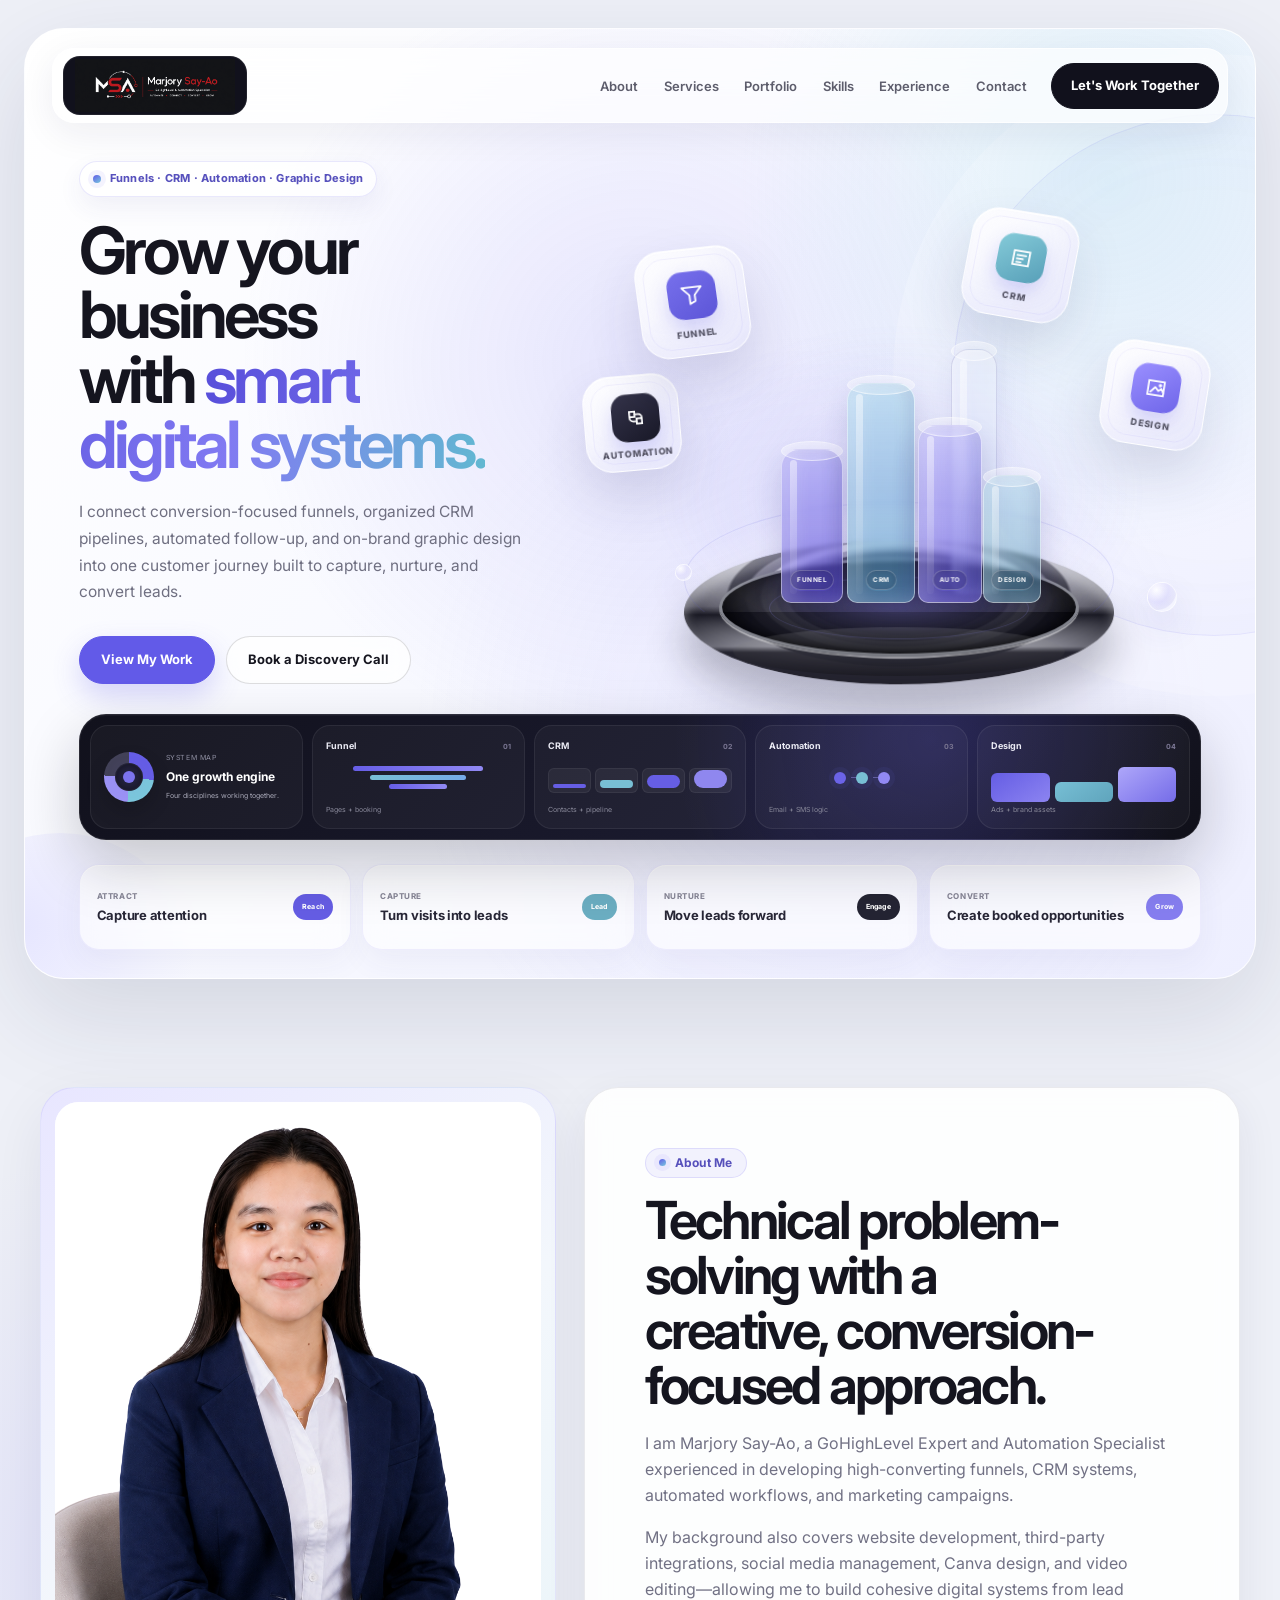
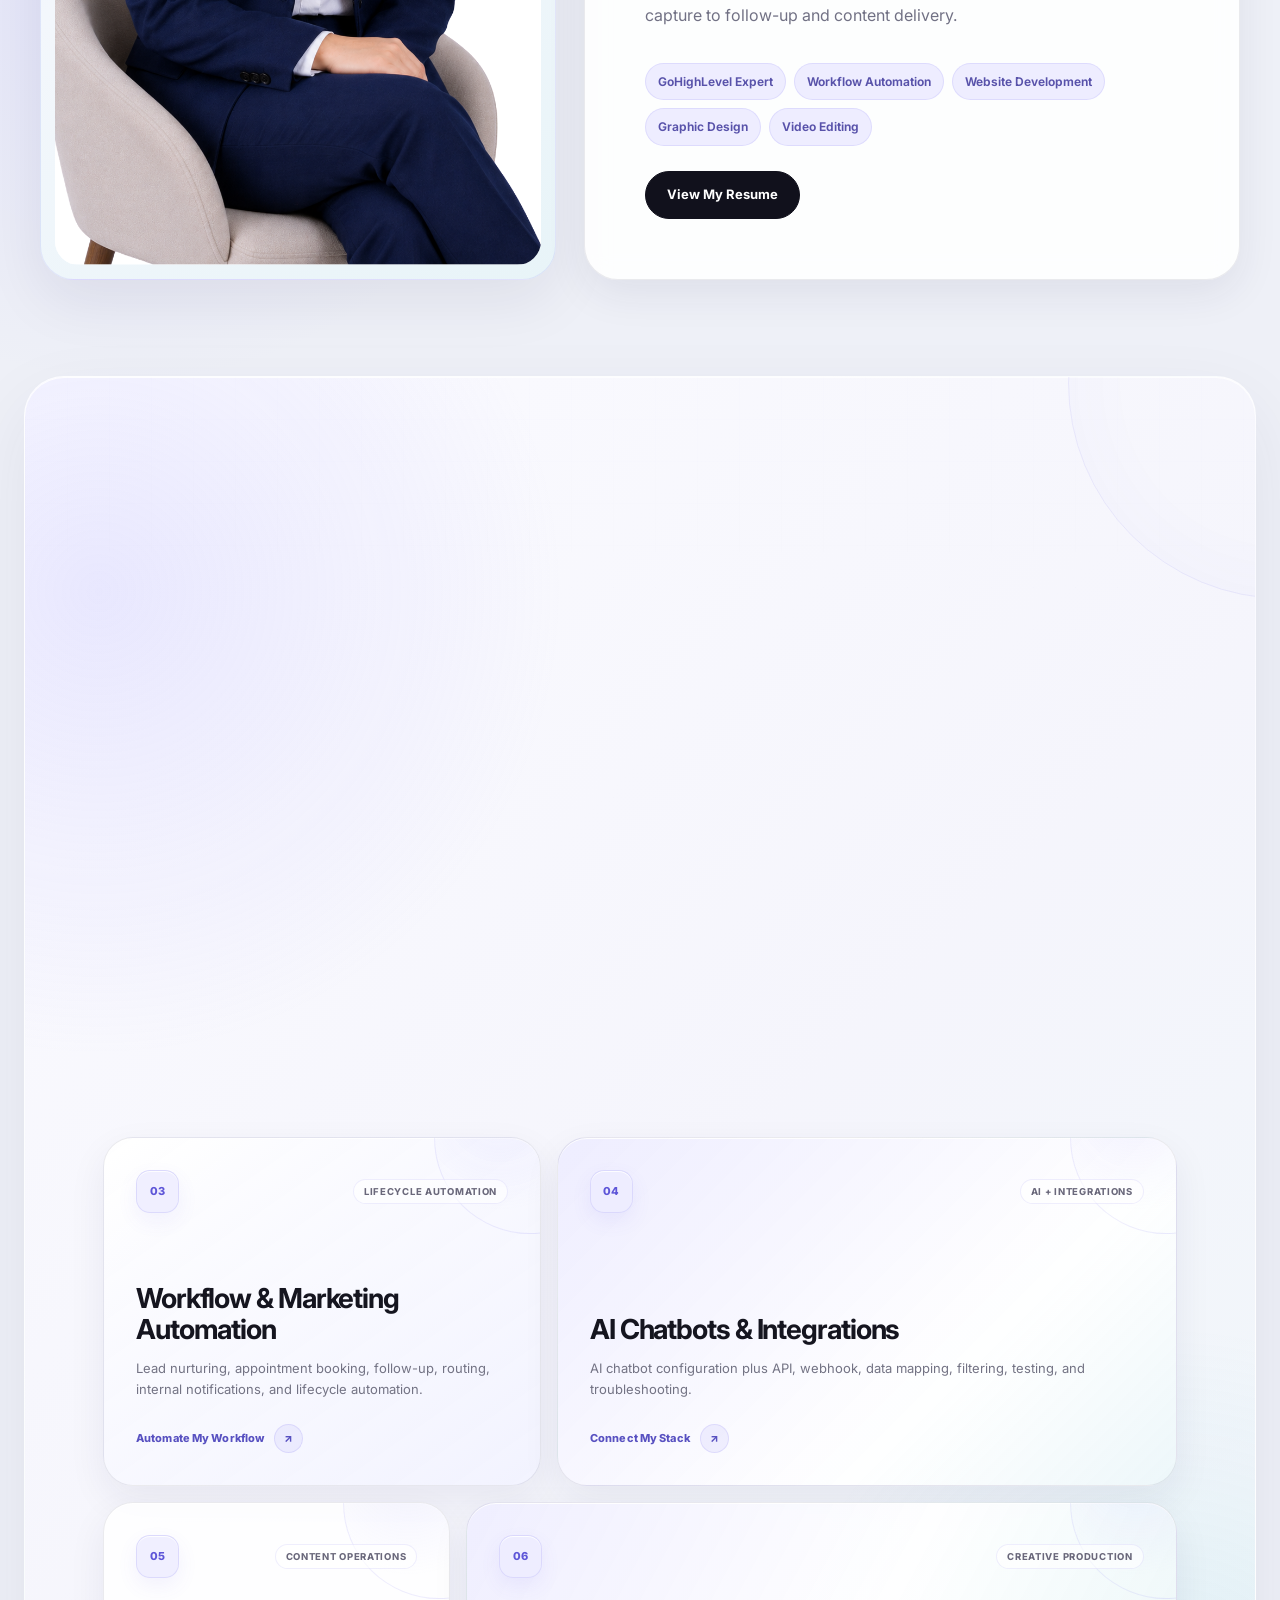
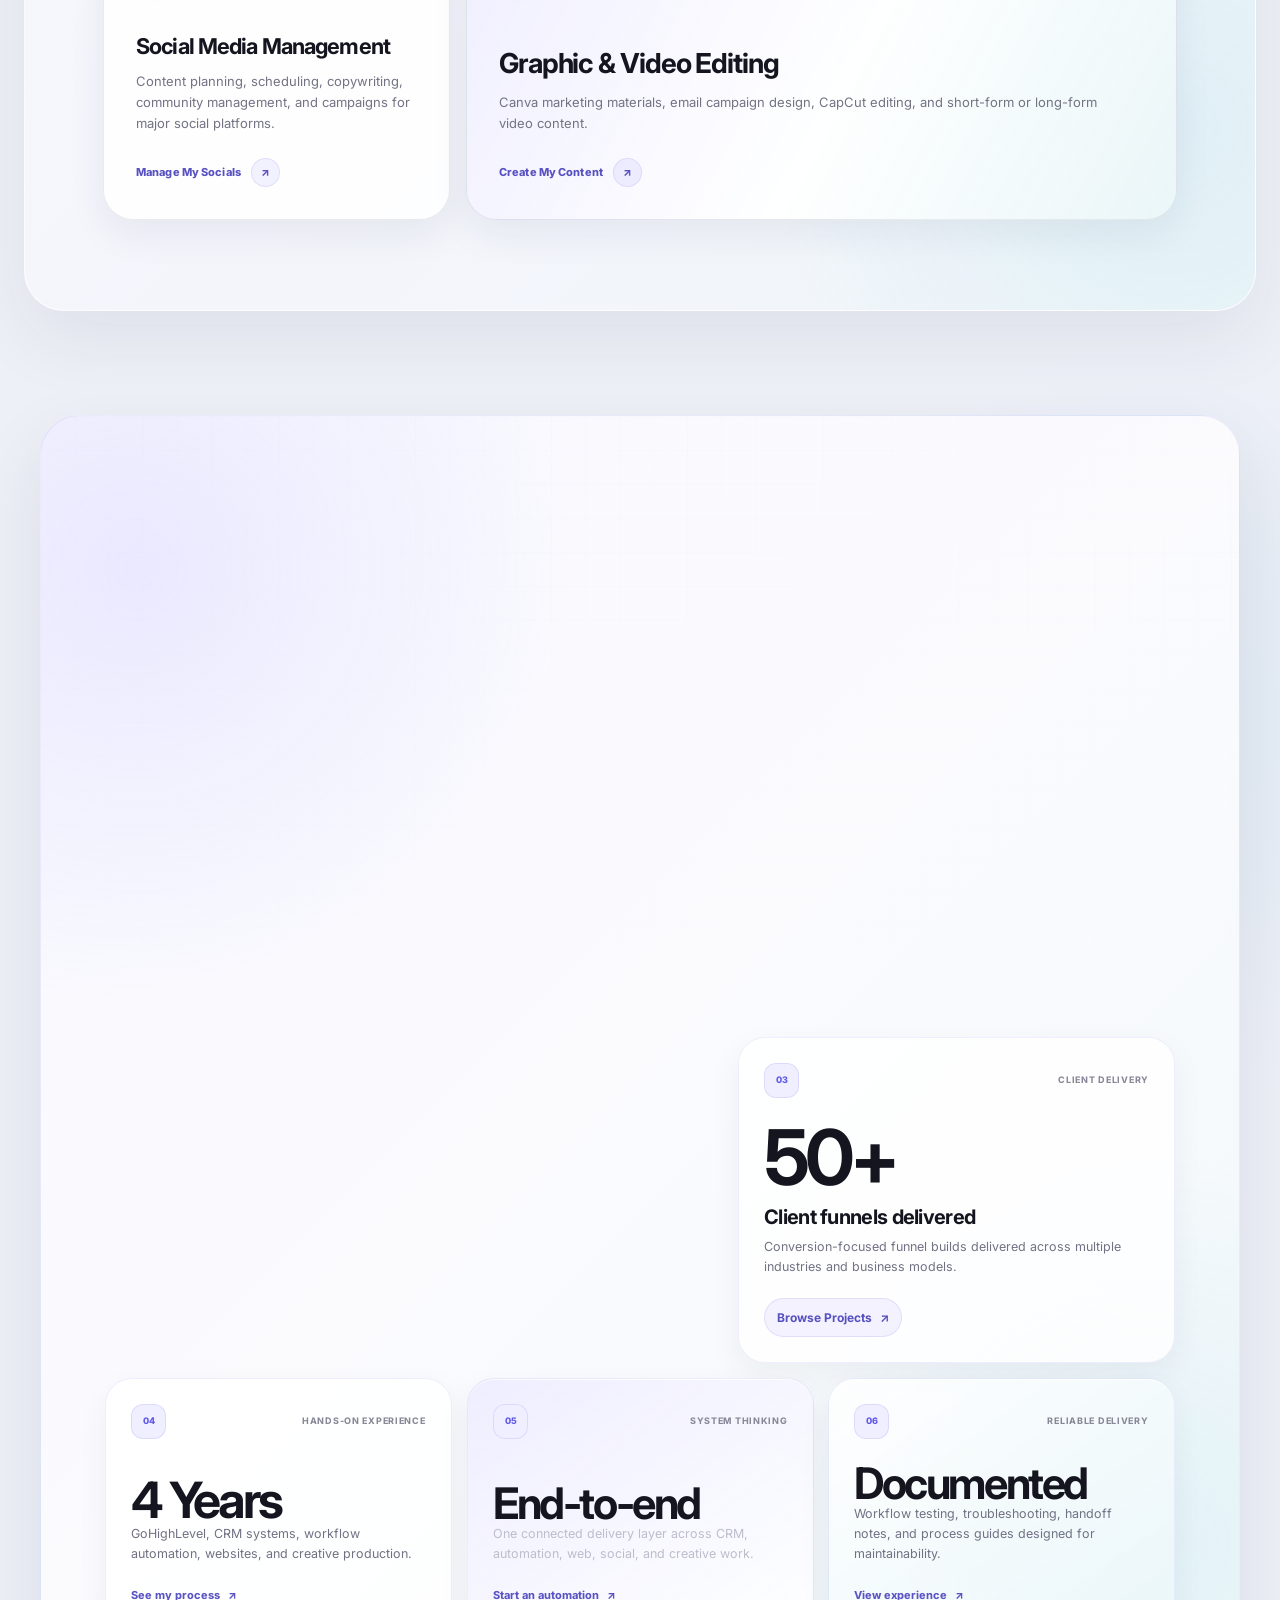
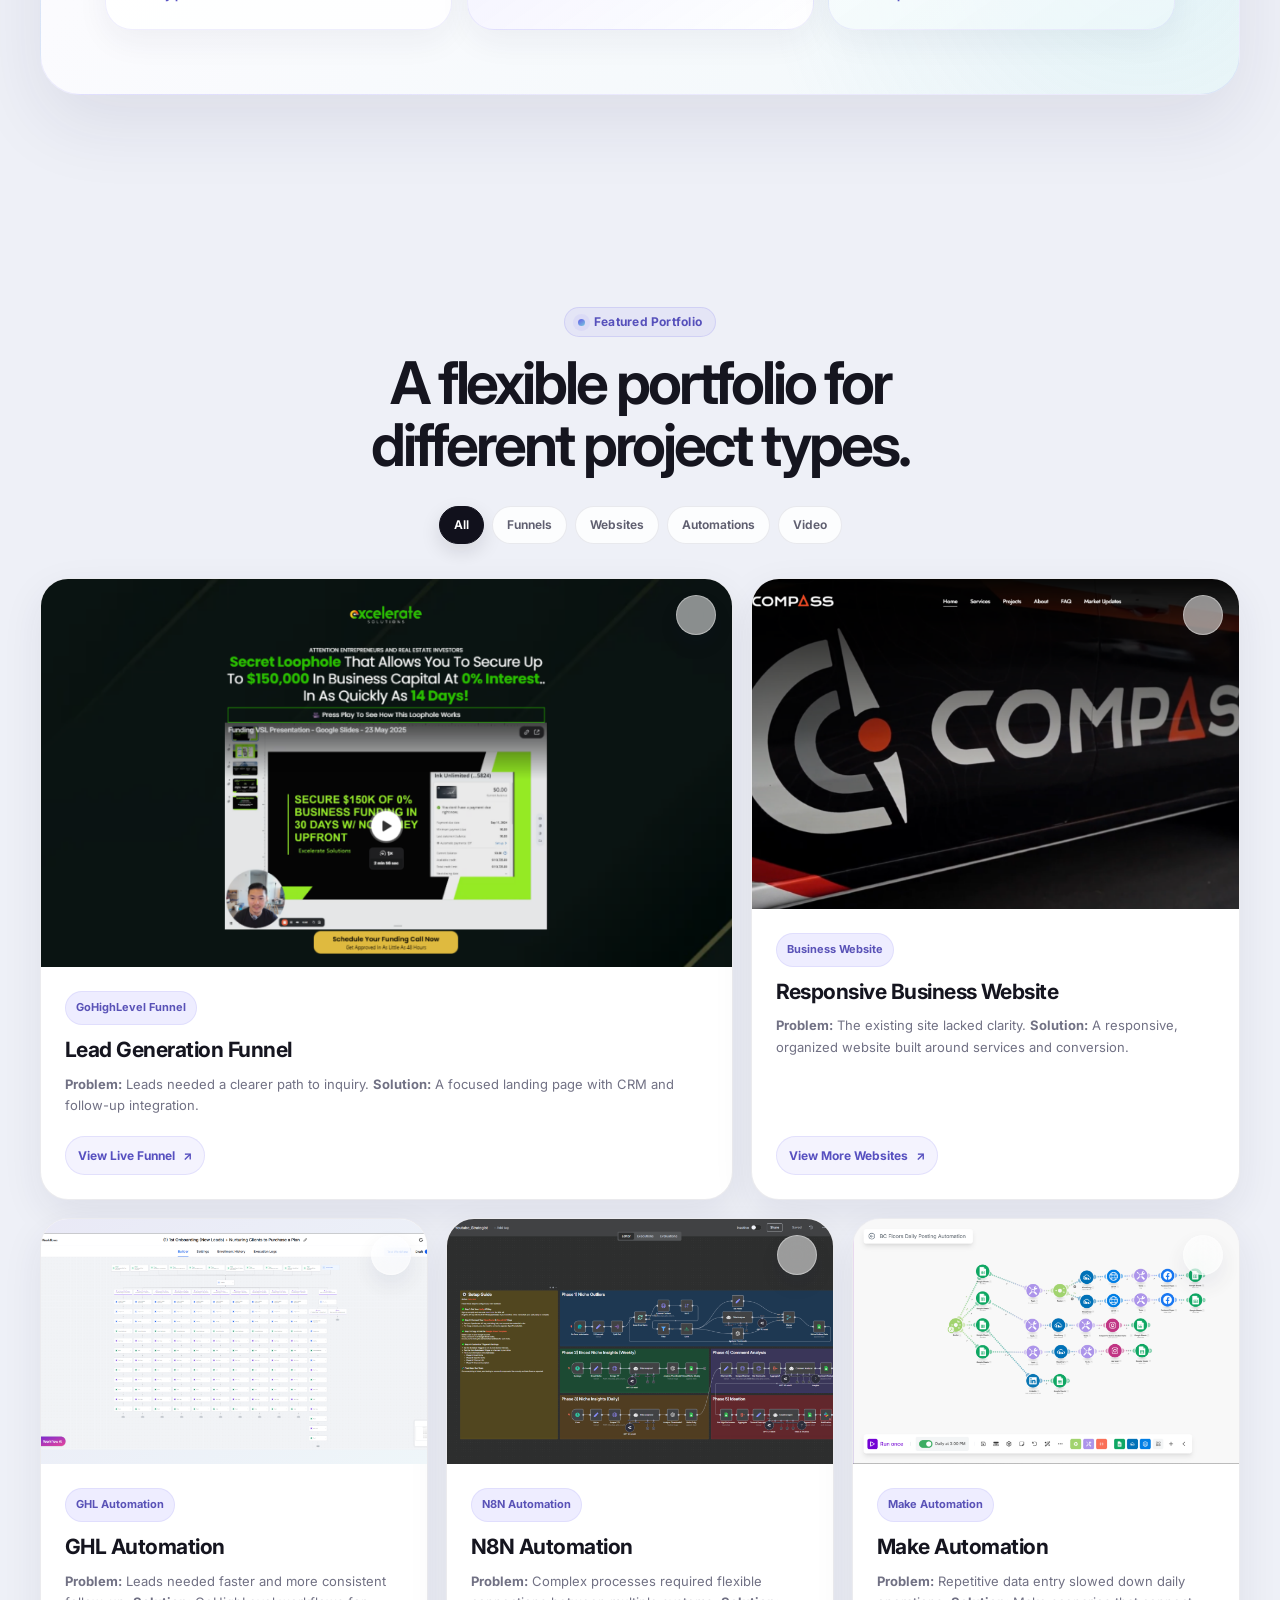
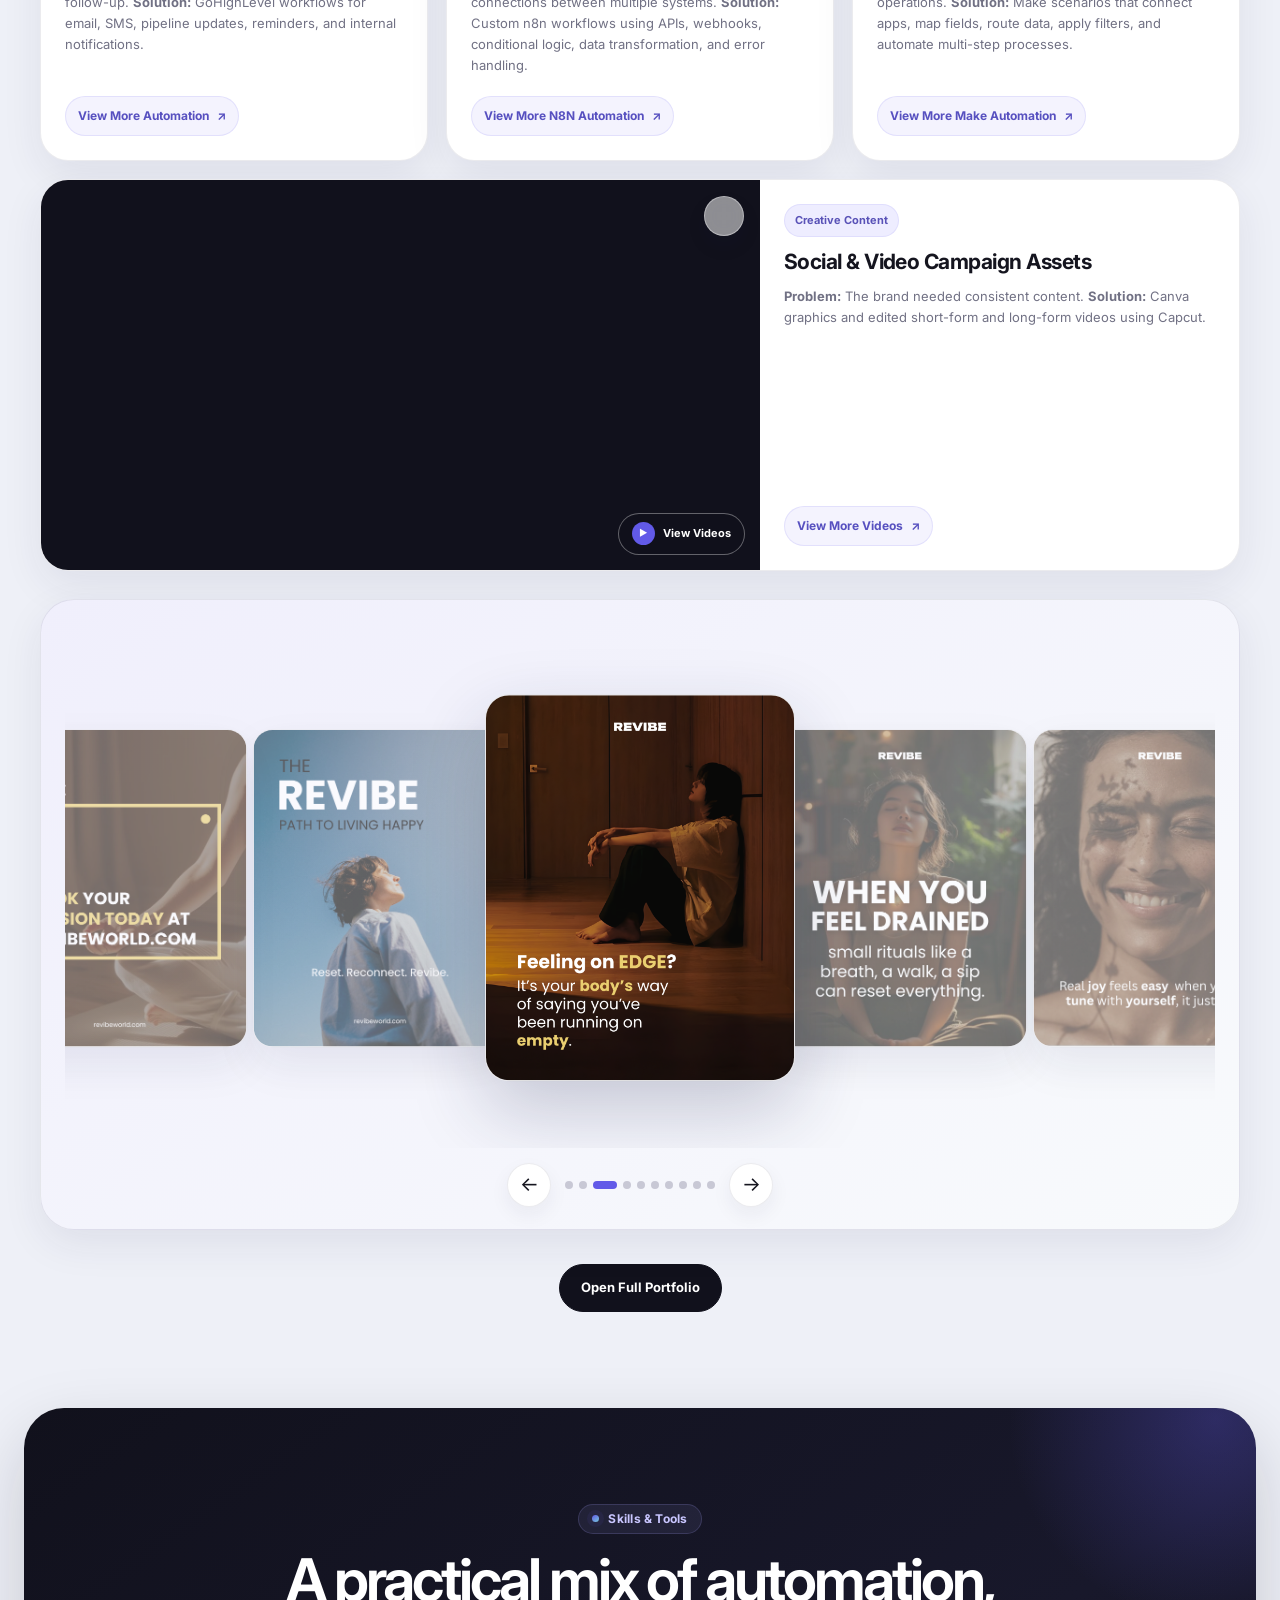
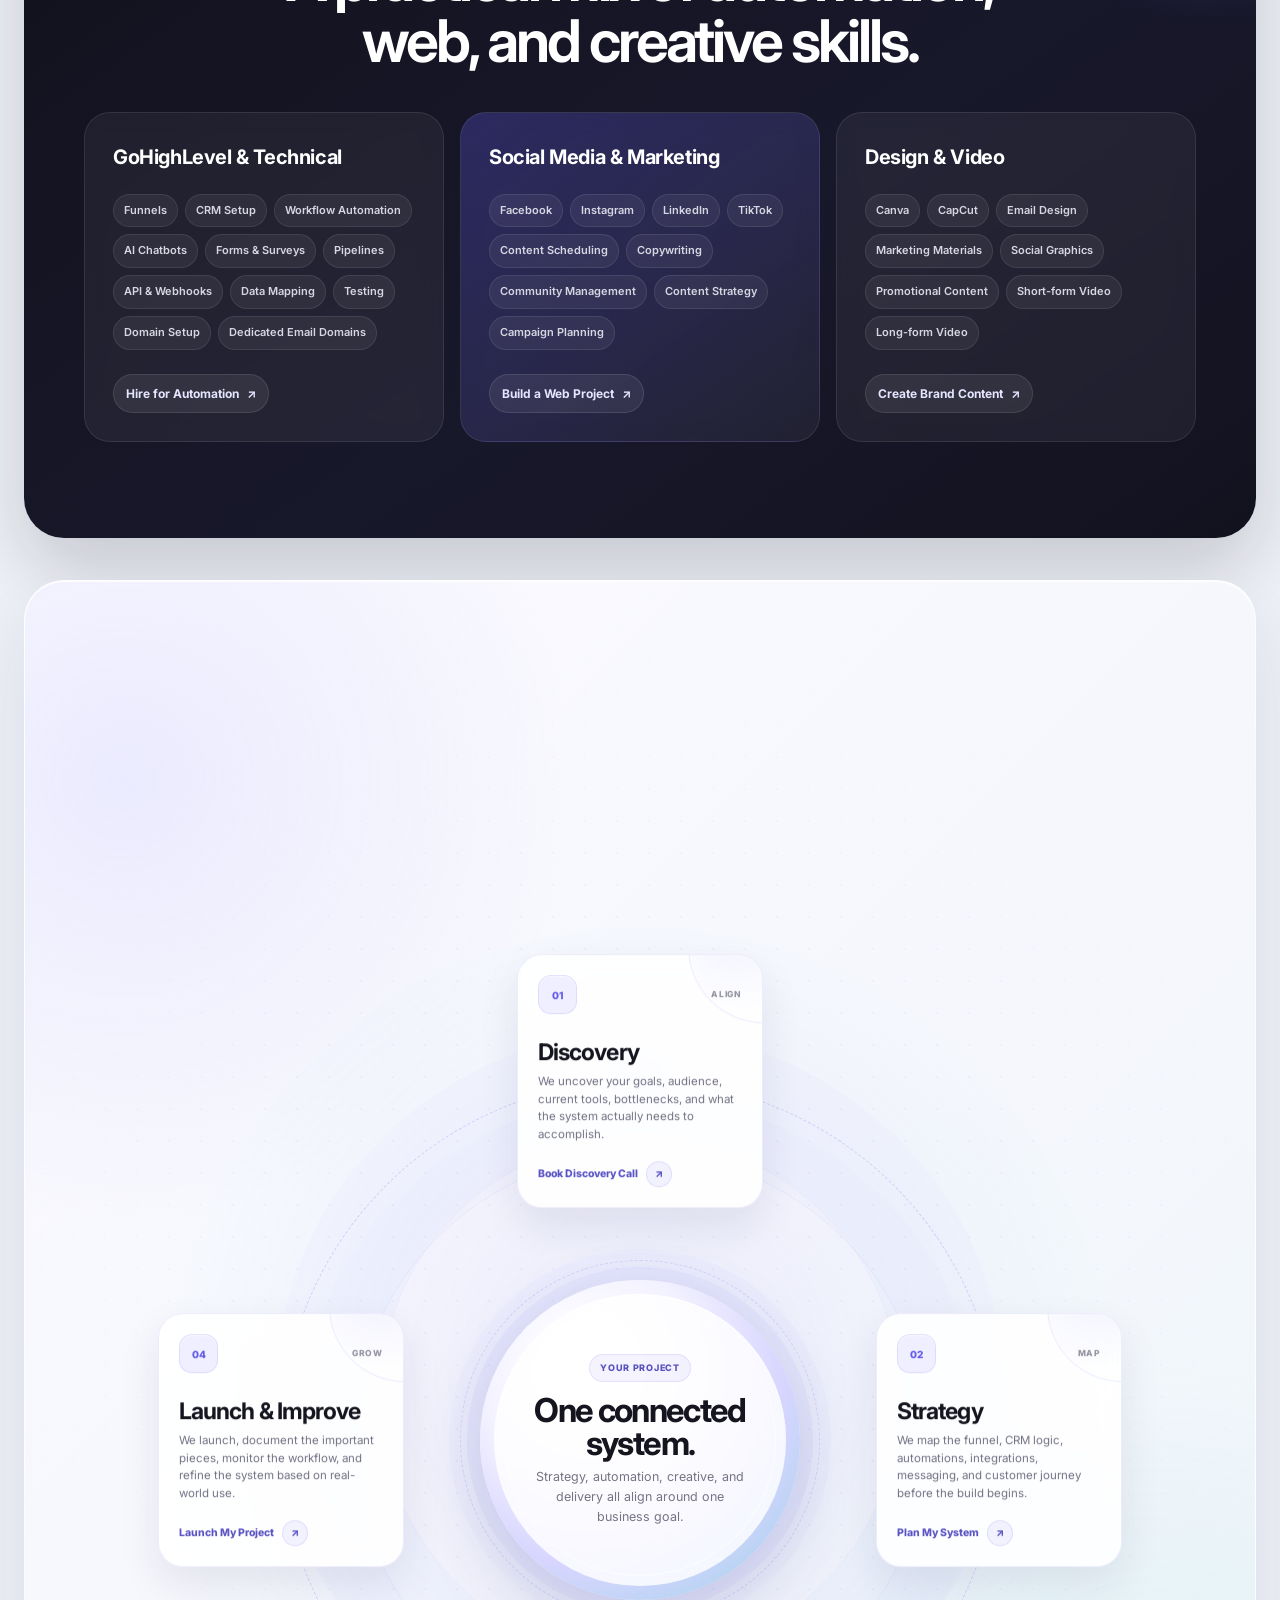
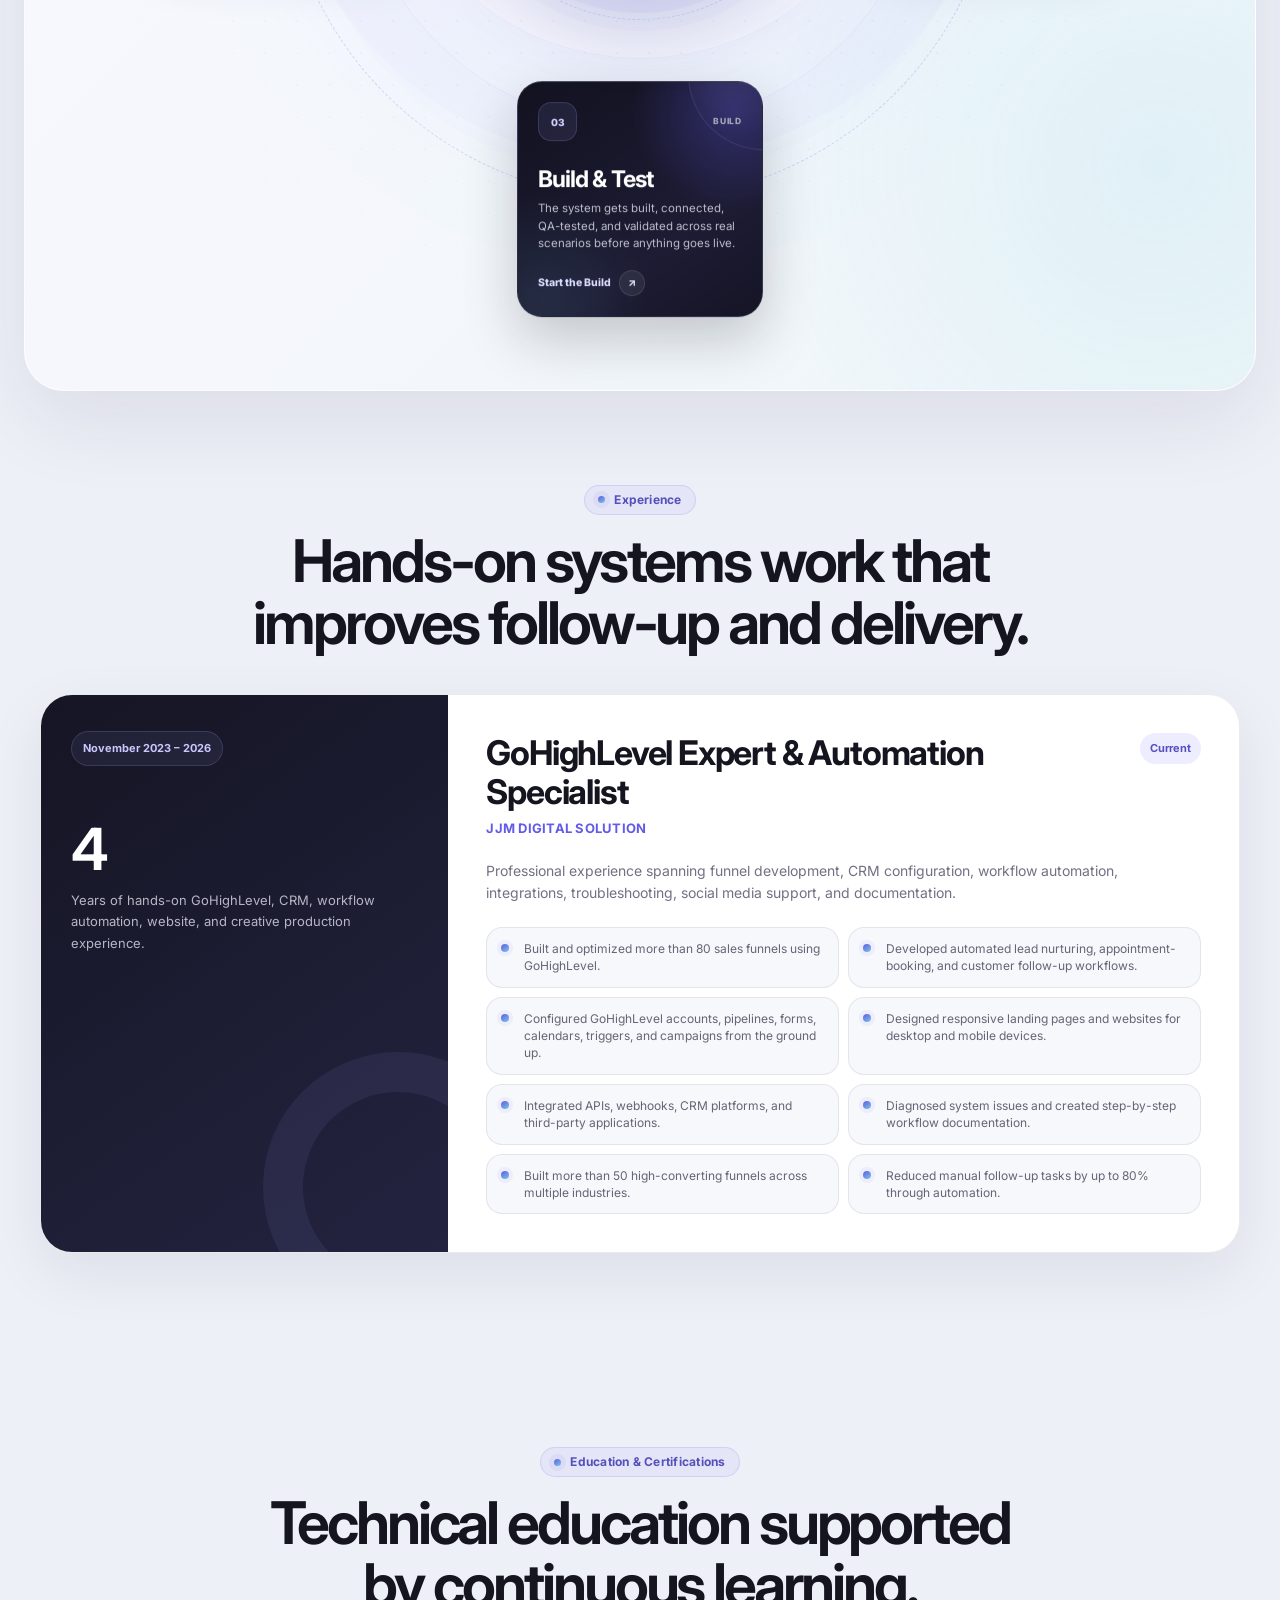
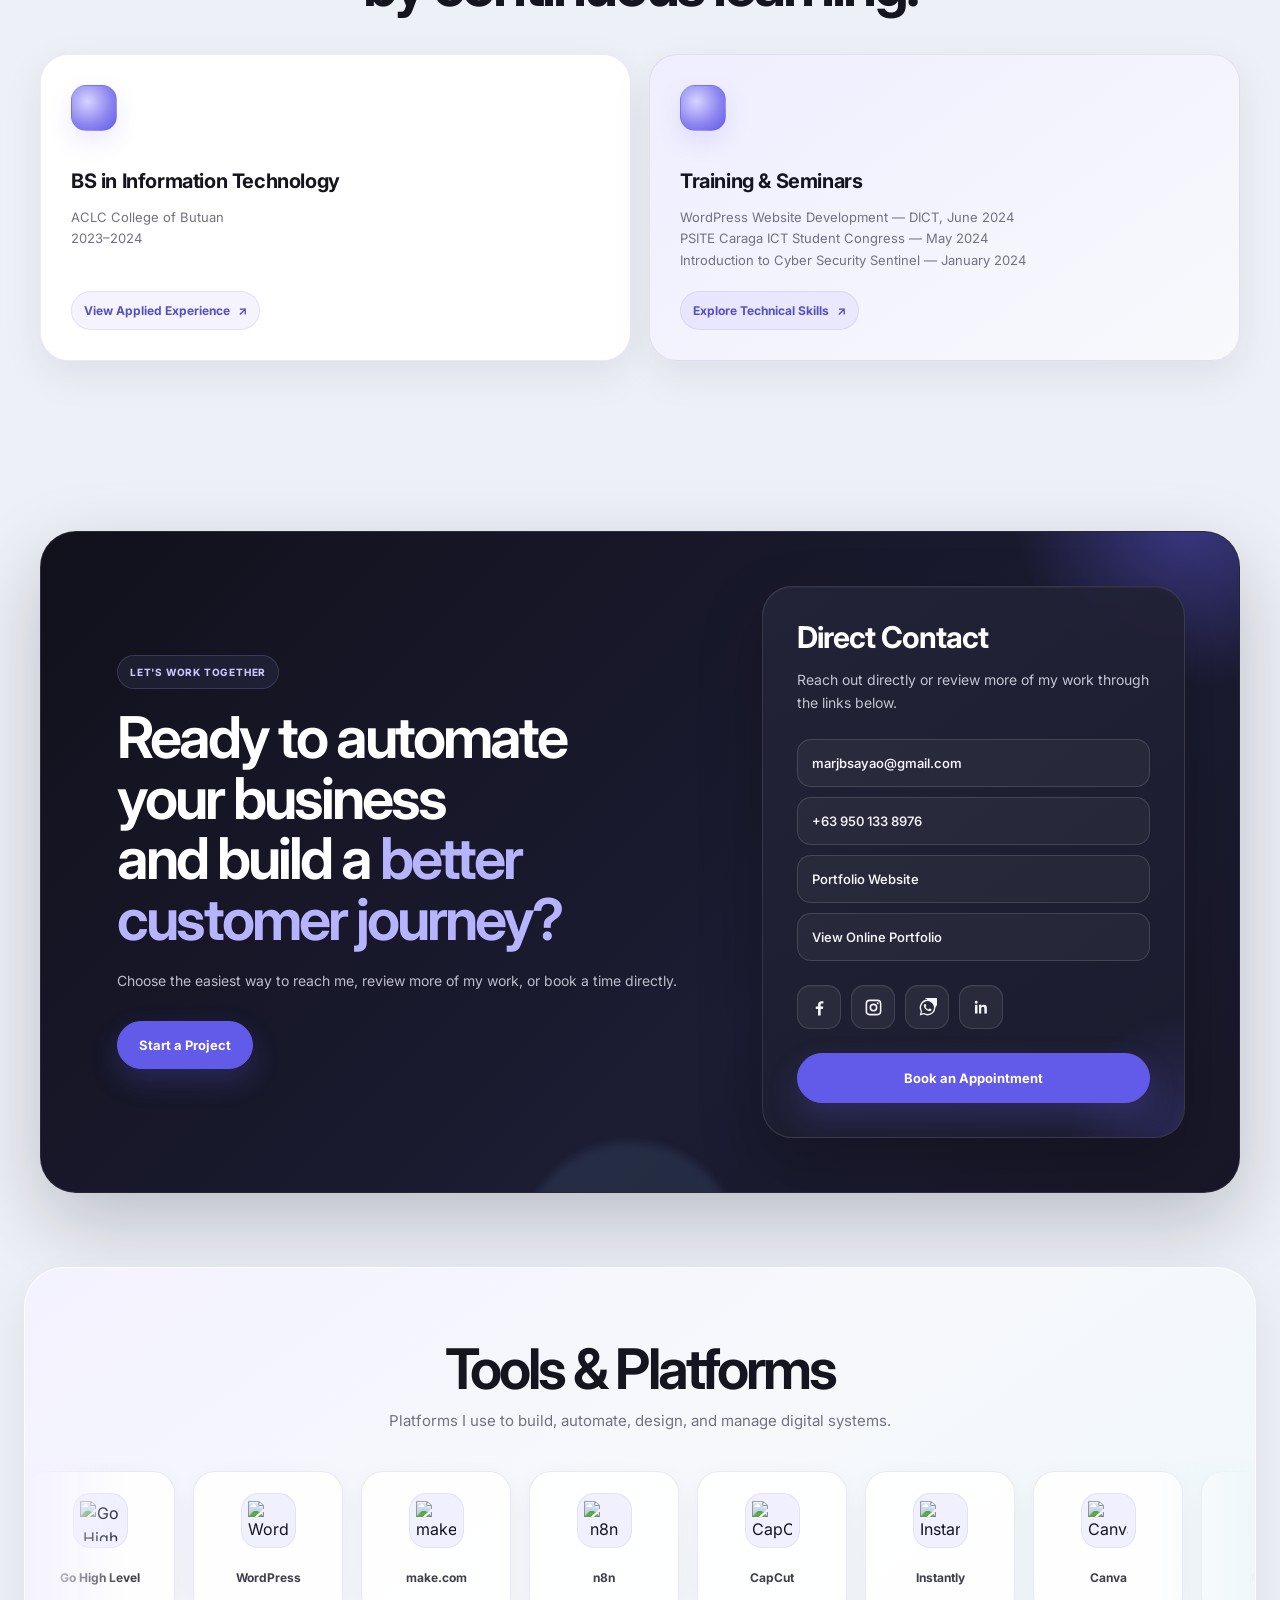
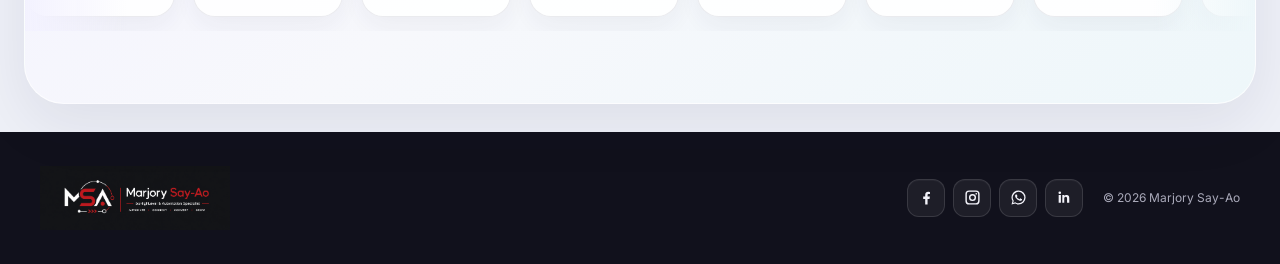
==== commit 0562bba4: "Update index.html" ====
--- a/index.html
+++ b/index.html
@@ -66,7 +66,8 @@
 }
 body.modal-open,
 body.resume-modal-open,
-body.calendar-popup-open { overflow: hidden; }
+body.calendar-popup-open,
+body.contact-form-modal-open { overflow: hidden; }
 main, section, footer, nav, .container { min-width: 0; }
 img { display: block; max-width: 100%; }
 iframe { max-width: 100%; }
@@ -3705,6 +3706,347 @@
   }
 }
 
+
+/* CTA direct contact card - reference layout */
+#cta .cta-with-direct-contact {
+  display: grid;
+  grid-template-columns: minmax(0, 1.05fr) minmax(370px, .72fr);
+  align-items: stretch;
+  gap: clamp(26px, 4vw, 54px);
+  padding: clamp(28px, 4.4vw, 54px);
+}
+
+#cta .cta-copy {
+  position: relative;
+  z-index: 2;
+  min-width: 0;
+  display: flex;
+  flex-direction: column;
+  justify-content: center;
+  align-items: flex-start;
+  padding: clamp(8px, 2vw, 22px);
+}
+
+#cta .cta-kicker {
+  display: inline-flex;
+  align-items: center;
+  width: fit-content;
+  margin-bottom: 18px;
+  padding: 8px 12px;
+  border: 1px solid rgba(170,166,255,.18);
+  border-radius: 999px;
+  background: rgba(170,166,255,.08);
+  color: #c9c6ff;
+  font-size: 10px;
+  font-weight: 750;
+  letter-spacing: .08em;
+  text-transform: uppercase;
+}
+
+#cta .cta-copy h2 {
+  max-width: 660px;
+  margin-bottom: 20px;
+}
+
+#cta .cta-copy > p {
+  position: relative;
+  z-index: 2;
+  max-width: 570px;
+  margin: 0 0 28px;
+  color: #bdbdcc;
+  font-size: 14px;
+  line-height: 1.7;
+}
+
+#cta .cta-direct-card {
+  position: relative;
+  z-index: 3;
+  min-width: 0;
+  overflow: hidden;
+  padding: clamp(26px, 3vw, 34px);
+  border: 1px solid rgba(255,255,255,.11);
+  border-radius: 30px;
+  background: linear-gradient(145deg, rgba(36,36,57,.94), rgba(27,27,46,.96));
+  box-shadow: 0 26px 64px rgba(0,0,0,.22), inset 0 1px 0 rgba(255,255,255,.045);
+}
+
+#cta .cta-direct-card::before {
+  content: "";
+  position: absolute;
+  width: 250px;
+  height: 250px;
+  right: -130px;
+  bottom: -120px;
+  border-radius: 50%;
+  background: radial-gradient(circle, rgba(98,90,232,.22), transparent 68%);
+  pointer-events: none;
+}
+
+#cta .cta-direct-card h3 {
+  position: relative;
+  z-index: 2;
+  margin: 0 0 14px;
+  color: #fff;
+  font-size: clamp(25px, 2.5vw, 30px);
+  line-height: 1.1;
+  letter-spacing: -.035em;
+}
+
+#cta .cta-direct-card > p {
+  position: relative;
+  z-index: 2;
+  margin: 0;
+  color: #c4c4d3;
+  font-size: 14px;
+  line-height: 1.65;
+}
+
+#cta .cta-contact-links {
+  position: relative;
+  z-index: 2;
+  display: grid;
+  gap: 10px;
+  margin: 25px 0 24px;
+}
+
+#cta .cta-contact-links a {
+  min-height: 48px;
+  display: flex;
+  align-items: center;
+  padding: 12px 14px;
+  overflow-wrap: anywhere;
+  border: 1px solid rgba(255,255,255,.13);
+  border-radius: 14px;
+  background: rgba(255,255,255,.045);
+  color: #f5f5fb;
+  font-size: 13px;
+  font-weight: 550;
+  transition: transform .2s ease, border-color .2s ease, background-color .2s ease;
+}
+
+#cta .cta-contact-links a:hover {
+  transform: translateY(-2px);
+  border-color: rgba(170,166,255,.34);
+  background: rgba(98,90,232,.12);
+}
+
+#cta .cta-social-links {
+  position: relative;
+  z-index: 2;
+  display: flex;
+  align-items: center;
+  flex-wrap: wrap;
+  gap: 10px;
+  margin-bottom: 24px;
+}
+
+#cta .cta-social-links .social-link {
+  width: 44px;
+  height: 44px;
+  flex-basis: 44px;
+  border-radius: 13px;
+}
+
+#cta .cta-booking-button {
+  position: relative;
+  z-index: 2;
+  width: 100%;
+}
+
+#cta .cta-booking-button .btn {
+  width: 100%;
+  min-height: 50px;
+  box-shadow: 0 15px 32px rgba(98,90,232,.24);
+}
+
+@media (max-width: 980px) {
+  #cta .cta-with-direct-contact {
+    grid-template-columns: 1fr;
+  }
+
+  #cta .cta-copy {
+    align-items: center;
+    text-align: center;
+  }
+
+  #cta .cta-copy h2,
+  #cta .cta-copy > p {
+    margin-left: auto;
+    margin-right: auto;
+  }
+
+  #cta .cta-direct-card {
+    width: min(100%, 610px);
+    justify-self: center;
+  }
+}
+
+@media (max-width: 760px) {
+  #cta {
+    padding: 58px 0;
+  }
+
+  #cta .cta-with-direct-contact {
+    display: grid;
+    padding: 22px;
+    gap: 24px;
+    border-radius: 30px;
+  }
+
+  #cta .cta-copy {
+    padding: 10px 2px 0;
+  }
+
+  #cta .cta-copy .btn {
+    width: 100%;
+  }
+
+  #cta .cta-direct-card {
+    padding: 26px 22px;
+    border-radius: 25px;
+    text-align: left;
+  }
+
+  #cta .cta-contact-links a {
+    min-height: 47px;
+  }
+}
+
+@media (max-width: 480px) {
+  #cta .cta-with-direct-contact {
+    padding: 16px;
+  }
+
+  #cta .cta-direct-card {
+    padding: 24px 18px;
+    border-radius: 23px;
+  }
+
+  #cta .cta-social-links {
+    gap: 9px;
+  }
+
+  #cta .cta-social-links .social-link {
+    width: 42px;
+    height: 42px;
+    flex-basis: 42px;
+  }
+}
+
+
+
+/* Project inquiry modal — replaces the former inline Contact section. */
+.contact-form-modal {
+  position: fixed;
+  inset: 0;
+  z-index: 5200;
+  display: none;
+  align-items: center;
+  justify-content: center;
+  padding: 24px;
+  background: rgba(15, 15, 26, .78);
+  backdrop-filter: blur(14px);
+}
+.contact-form-modal.is-open { display: flex; }
+.contact-form-modal-dialog {
+  width: min(100%, 820px);
+  max-height: calc(100dvh - 48px);
+  display: flex;
+  flex-direction: column;
+  overflow: hidden;
+  border: 1px solid rgba(255,255,255,.15);
+  border-radius: 30px;
+  background: #fff;
+  box-shadow: 0 35px 110px rgba(10,10,20,.40);
+}
+.contact-form-modal-header {
+  position: relative;
+  flex: 0 0 auto;
+  display: flex;
+  align-items: flex-start;
+  justify-content: space-between;
+  gap: 24px;
+  padding: 28px 30px 22px;
+  border-bottom: 1px solid var(--line);
+  background:
+    radial-gradient(circle at 90% 5%, rgba(170,166,255,.18), transparent 15rem),
+    linear-gradient(145deg, #fff, #f8f8ff);
+}
+.contact-form-modal-heading { min-width: 0; }
+.contact-form-modal-heading .section-label { margin-bottom: 12px; }
+.contact-form-modal-title {
+  max-width: 650px;
+  margin: 0;
+  color: var(--ink);
+  font-size: clamp(28px, 4vw, 42px);
+  font-weight: 650;
+  line-height: 1.05;
+  letter-spacing: -.045em;
+  text-wrap: balance;
+}
+.contact-form-modal-close {
+  width: 44px;
+  height: 44px;
+  flex: 0 0 44px;
+  display: grid;
+  place-items: center;
+  border: 1px solid var(--line);
+  border-radius: 50%;
+  background: var(--surface-soft);
+  color: var(--ink);
+  font-size: 27px;
+  line-height: 1;
+  cursor: pointer;
+  transition: background-color .2s ease, border-color .2s ease, color .2s ease, transform .2s ease;
+}
+.contact-form-modal-close:hover {
+  transform: rotate(4deg);
+  border-color: var(--purple);
+  background: var(--purple);
+  color: #fff;
+}
+.contact-form-modal-body {
+  min-height: 0;
+  overflow-y: auto;
+  padding: 24px 30px 30px;
+  overscroll-behavior: contain;
+}
+.contact-form-modal-intro {
+  max-width: 700px;
+  margin: 0;
+  color: var(--muted);
+  font-size: 14px;
+  line-height: 1.7;
+}
+.contact-form-modal form { margin-top: 22px; }
+.contact-form-modal textarea { min-height: 128px; }
+.contact-form-modal .field-optional { color: var(--muted); font-weight: 400; }
+.contact-form-modal-actions {
+  display: flex;
+  align-items: center;
+  flex-wrap: wrap;
+  gap: 14px;
+  margin-top: 2px;
+}
+.contact-form-modal-actions .form-status { flex: 1 1 250px; }
+
+@media (max-width: 760px) {
+  .contact-form-modal { padding: 0; }
+  .contact-form-modal-dialog {
+    width: 100%;
+    height: 100dvh;
+    max-height: 100dvh;
+    border-radius: 0;
+  }
+  .contact-form-modal-header { padding: 22px 18px 18px; gap: 14px; }
+  .contact-form-modal-title { font-size: clamp(27px, 8.5vw, 38px); }
+  .contact-form-modal-body { padding: 20px 18px 26px; }
+  .contact-form-modal .form-row { grid-template-columns: 1fr; }
+  .contact-form-modal-actions { display: grid; grid-template-columns: 1fr; }
+  .contact-form-modal-actions .btn { width: 100%; }
+  .contact-form-modal-actions .form-status { min-height: 0; }
+}
+
 </style>
 </head>
 <body>
@@ -3719,15 +4061,15 @@
 <li><a href="#work">Portfolio</a></li>
 <li><a href="#skills">Skills</a></li>
 <li><a href="#experience">Experience</a></li>
-<li><a href="#contact">Contact</a></li>
+<li><a href="#contact-form-modal" data-contact-modal-trigger>Contact</a></li>
 </ul>
-<a class="btn btn-primary nav-cta" href="#contact">Let's Work Together</a>
+<a class="btn btn-primary nav-cta" href="#contact-form-modal" data-contact-modal-trigger>Let's Work Together</a>
 <button aria-expanded="false" aria-label="Toggle mobile menu" class="hamburger"><span></span><span></span><span></span></button>
 </div>
 </nav>
 <div aria-label="Mobile navigation" class="mobile-menu">
-<a href="#about">About</a><a href="#services">Services</a><a href="#work">Portfolio</a><a href="#skills">Skills</a><a href="#experience">Experience</a><a href="#contact">Contact</a>
-<a class="btn btn-primary" href="#contact">Let's Work Together</a>
+<a href="#about">About</a><a href="#services">Services</a><a href="#work">Portfolio</a><a href="#skills">Skills</a><a href="#experience">Experience</a><a href="#contact-form-modal" data-contact-modal-trigger>Contact</a>
+<a class="btn btn-primary" href="#contact-form-modal" data-contact-modal-trigger>Let's Work Together</a>
 </div>
 <main>
 <section id="hero">
@@ -3842,12 +4184,12 @@
 </div>
 </div>
 <div class="card-grid">
-<article class="card fade-up tech-card"><div class="service-topline"><div class="icon">01</div><span class="service-kicker">CRM infrastructure</span></div><div class="service-content"><h3>GoHighLevel Setup &amp; CRM</h3><p>Account setup, pipelines, forms, surveys, calendars, triggers, campaigns, custom fields, and domain configuration.</p></div><a class="card-action" data-service="GoHighLevel Setup" href="#contact">Build My CRM <span>↗</span></a></article>
-<article class="card fade-up tech-card"><div class="service-topline"><div class="icon">02</div><span class="service-kicker">Conversion design</span></div><div class="service-content"><h3>Funnels, Landing Pages &amp; Websites</h3><p>Responsive, conversion-focused pages built for lead generation, appointments, campaigns, and service businesses.</p></div><a class="card-action" data-service="Sales Funnel" href="#contact">Build My Funnel <span>↗</span></a></article>
-<article class="card fade-up tech-card"><div class="service-topline"><div class="icon">03</div><span class="service-kicker">Lifecycle automation</span></div><div class="service-content"><h3>Workflow &amp; Marketing Automation</h3><p>Lead nurturing, appointment booking, follow-up, routing, internal notifications, and lifecycle automation.</p></div><a class="card-action" data-service="CRM Automation" href="#contact">Automate My Workflow <span>↗</span></a></article>
-<article class="card fade-up tech-card"><div class="service-topline"><div class="icon">04</div><span class="service-kicker">AI + integrations</span></div><div class="service-content"><h3>AI Chatbots &amp; Integrations</h3><p>AI chatbot configuration plus API, webhook, data mapping, filtering, testing, and troubleshooting.</p></div><a class="card-action" data-service="Zapier / API Integration" href="#contact">Connect My Stack <span>↗</span></a></article>
-<article class="card fade-up tech-card"><div class="service-topline"><div class="icon">05</div><span class="service-kicker">Content operations</span></div><div class="service-content"><h3>Social Media Management</h3><p>Content planning, scheduling, copywriting, community management, and campaigns for major social platforms.</p></div><a class="card-action" data-service="Social Media Management" href="#contact">Manage My Socials <span>↗</span></a></article>
-<article class="card fade-up tech-card"><div class="service-topline"><div class="icon">06</div><span class="service-kicker">Creative production</span></div><div class="service-content"><h3>Graphic &amp; Video Editing</h3><p>Canva marketing materials, email campaign design, CapCut editing, and short-form or long-form video content.</p></div><a class="card-action" data-service="Graphic or Video Content" href="#contact">Create My Content <span>↗</span></a></article>
+<article class="card fade-up tech-card"><div class="service-topline"><div class="icon">01</div><span class="service-kicker">CRM infrastructure</span></div><div class="service-content"><h3>GoHighLevel Setup &amp; CRM</h3><p>Account setup, pipelines, forms, surveys, calendars, triggers, campaigns, custom fields, and domain configuration.</p></div><a class="card-action" data-service="GoHighLevel Setup" href="#contact-form-modal" data-contact-modal-trigger>Build My CRM <span>↗</span></a></article>
+<article class="card fade-up tech-card"><div class="service-topline"><div class="icon">02</div><span class="service-kicker">Conversion design</span></div><div class="service-content"><h3>Funnels, Landing Pages &amp; Websites</h3><p>Responsive, conversion-focused pages built for lead generation, appointments, campaigns, and service businesses.</p></div><a class="card-action" data-service="Sales Funnel" href="#contact-form-modal" data-contact-modal-trigger>Build My Funnel <span>↗</span></a></article>
+<article class="card fade-up tech-card"><div class="service-topline"><div class="icon">03</div><span class="service-kicker">Lifecycle automation</span></div><div class="service-content"><h3>Workflow &amp; Marketing Automation</h3><p>Lead nurturing, appointment booking, follow-up, routing, internal notifications, and lifecycle automation.</p></div><a class="card-action" data-service="CRM Automation" href="#contact-form-modal" data-contact-modal-trigger>Automate My Workflow <span>↗</span></a></article>
+<article class="card fade-up tech-card"><div class="service-topline"><div class="icon">04</div><span class="service-kicker">AI + integrations</span></div><div class="service-content"><h3>AI Chatbots &amp; Integrations</h3><p>AI chatbot configuration plus API, webhook, data mapping, filtering, testing, and troubleshooting.</p></div><a class="card-action" data-service="Zapier / API Integration" href="#contact-form-modal" data-contact-modal-trigger>Connect My Stack <span>↗</span></a></article>
+<article class="card fade-up tech-card"><div class="service-topline"><div class="icon">05</div><span class="service-kicker">Content operations</span></div><div class="service-content"><h3>Social Media Management</h3><p>Content planning, scheduling, copywriting, community management, and campaigns for major social platforms.</p></div><a class="card-action" data-service="Social Media Management" href="#contact-form-modal" data-contact-modal-trigger>Manage My Socials <span>↗</span></a></article>
+<article class="card fade-up tech-card"><div class="service-topline"><div class="icon">06</div><span class="service-kicker">Creative production</span></div><div class="service-content"><h3>Graphic &amp; Video Editing</h3><p>Canva marketing materials, email campaign design, CapCut editing, and short-form or long-form video content.</p></div><a class="card-action" data-service="Graphic or Video Content" href="#contact-form-modal" data-contact-modal-trigger>Create My Content <span>↗</span></a></article>
 </div>
 </div>
 </section>
@@ -3911,7 +4253,7 @@
 <strong class="result-value result-value-word">End-to-end</strong>
 <p>One connected delivery layer across CRM, automation, web, social, and creative work.</p>
 </div>
-<a class="result-text-link" data-service="CRM Automation" href="#contact">Start an automation <span>↗</span></a>
+<a class="result-text-link" data-service="CRM Automation" href="#contact-form-modal" data-contact-modal-trigger>Start an automation <span>↗</span></a>
 </article>
 
 <article class="result-card result-card-docs fade-up">
@@ -3964,9 +4306,9 @@
 <section id="skills">
 <div class="container"><span class="section-label">Skills &amp; Tools</span><h2 class="section-heading">A practical mix of automation, web, and creative skills.</h2>
 <div class="skills-grid">
-<div class="skill-group tech-card"><h3>GoHighLevel &amp; Technical</h3><div class="skill-list"><span>Funnels</span><span>CRM Setup</span><span>Workflow Automation</span><span>AI Chatbots</span><span>Forms &amp; Surveys</span><span>Pipelines</span><span>API &amp; Webhooks</span><span>Data Mapping</span><span>Testing</span><span>Domain Setup</span><span>Dedicated Email Domains</span></div><a class="card-action dark-action" data-service="CRM Automation" href="#contact">Hire for Automation <span>↗</span></a></div>
-<div class="skill-group tech-card"><h3>Social Media &amp; Marketing</h3><div class="skill-list"><span>Facebook</span><span>Instagram</span><span>LinkedIn</span><span>TikTok</span><span>Content Scheduling</span><span>Copywriting</span><span>Community Management</span><span>Content Strategy</span><span>Campaign Planning</span></div><a class="card-action dark-action" data-service="Website Development" href="#contact">Build a Web Project <span>↗</span></a></div>
-<div class="skill-group tech-card"><h3>Design &amp; Video</h3><div class="skill-list"><span>Canva</span><span>CapCut</span><span>Email Design</span><span>Marketing Materials</span><span>Social Graphics</span><span>Promotional Content</span><span>Short-form Video</span><span>Long-form Video</span></div><a class="card-action dark-action" data-service="Graphic or Video Content" href="#contact">Create Brand Content <span>↗</span></a></div>
+<div class="skill-group tech-card"><h3>GoHighLevel &amp; Technical</h3><div class="skill-list"><span>Funnels</span><span>CRM Setup</span><span>Workflow Automation</span><span>AI Chatbots</span><span>Forms &amp; Surveys</span><span>Pipelines</span><span>API &amp; Webhooks</span><span>Data Mapping</span><span>Testing</span><span>Domain Setup</span><span>Dedicated Email Domains</span></div><a class="card-action dark-action" data-service="CRM Automation" href="#contact-form-modal" data-contact-modal-trigger>Hire for Automation <span>↗</span></a></div>
+<div class="skill-group tech-card"><h3>Social Media &amp; Marketing</h3><div class="skill-list"><span>Facebook</span><span>Instagram</span><span>LinkedIn</span><span>TikTok</span><span>Content Scheduling</span><span>Copywriting</span><span>Community Management</span><span>Content Strategy</span><span>Campaign Planning</span></div><a class="card-action dark-action" data-service="Website Development" href="#contact-form-modal" data-contact-modal-trigger>Build a Web Project <span>↗</span></a></div>
+<div class="skill-group tech-card"><h3>Design &amp; Video</h3><div class="skill-list"><span>Canva</span><span>CapCut</span><span>Email Design</span><span>Marketing Materials</span><span>Social Graphics</span><span>Promotional Content</span><span>Short-form Video</span><span>Long-form Video</span></div><a class="card-action dark-action" data-service="Graphic or Video Content" href="#contact-form-modal" data-contact-modal-trigger>Create Brand Content <span>↗</span></a></div>
 </div>
 </div>
 </section>
@@ -4005,7 +4347,7 @@
           <div class="process-planet-top"><span class="process-planet-no">02</span><span class="process-planet-phase">Map</span></div>
           <h3>Strategy</h3>
           <p>We map the funnel, CRM logic, automations, integrations, messaging, and customer journey before the build begins.</p>
-          <a class="process-planet-link" href="#contact">Plan My System <span>↗</span></a>
+          <a class="process-planet-link" href="#contact-form-modal" data-contact-modal-trigger>Plan My System <span>↗</span></a>
         </article>
       </div>
 
@@ -4014,7 +4356,7 @@
           <div class="process-planet-top"><span class="process-planet-no">03</span><span class="process-planet-phase">Build</span></div>
           <h3>Build &amp; Test</h3>
           <p>The system gets built, connected, QA-tested, and validated across real scenarios before anything goes live.</p>
-          <a class="process-planet-link" href="#contact">Start the Build <span>↗</span></a>
+          <a class="process-planet-link" href="#contact-form-modal" data-contact-modal-trigger>Start the Build <span>↗</span></a>
         </article>
       </div>
 
@@ -4023,7 +4365,7 @@
           <div class="process-planet-top"><span class="process-planet-no">04</span><span class="process-planet-phase">Grow</span></div>
           <h3>Launch &amp; Improve</h3>
           <p>We launch, document the important pieces, monitor the workflow, and refine the system based on real-world use.</p>
-          <a class="process-planet-link" href="#contact">Launch My Project <span>↗</span></a>
+          <a class="process-planet-link" href="#contact-form-modal" data-contact-modal-trigger>Launch My Project <span>↗</span></a>
         </article>
       </div>
     </div>
@@ -4063,45 +4405,78 @@
 </div>
 </section>
 <section id="cta">
-<div class="container cta-inner"><h2>Ready to automate your business and build a <span>better customer journey?</span></h2><a class="btn btn-primary" href="#contact">Start a Project</a></div>
-</section>
-<section id="contact">
-<div class="container contact-grid">
-<div><span class="section-label">Contact</span><h2 class="section-heading">Let's build a smarter digital system for your business.</h2><p class="section-sub" style="margin-bottom:30px">Share the project, workflow, or platform challenge you need help with. I am available for GoHighLevel, automation, website, social media, graphic design, and video editing projects.</p>
-<form id="contact-form" novalidate="">
-<div class="form-row"><div><label for="name">Full Name</label><input id="name" name="name" required=""/></div><div><label for="email">Email Address</label><input id="email" name="email" required="" type="email"/></div></div>
-<div class="form-row"><div><label for="business">Business Name</label><input id="business" name="business"/></div><div><label for="phone">Phone Number <span style="font-weight:400;color:var(--muted)">(Optional)</span></label><input id="phone" name="phone" placeholder="+63 900 000 0000" type="tel"/></div></div>
-<div><label for="service">Service Needed</label><select id="service" name="service" required=""><option value="">Select a service</option><option>GoHighLevel Setup</option><option>Sales Funnel</option><option>CRM Automation</option><option>Zapier / API Integration</option><option>Website Development</option><option>Social Media Management</option><option>Graphic or Video Content</option></select></div>
-<div><label for="work-type">Preferred Work Arrangement</label><select id="work-type" name="work_type" required=""><option disabled="" selected="" value="">Select a work arrangement</option><option value="Gig">Gig</option><option value="Part-Time">Part-Time</option><option value="Full-Time">Full-Time</option><option value="Project-Based">Project-Based</option></select></div>
-<div><label for="message">Project Details</label><textarea id="message" name="message" placeholder="Tell me about your goals, tools, timeline, and current challenges." required=""></textarea></div>
-<button class="btn btn-primary" type="submit">Send Project Inquiry</button><div aria-live="polite" class="form-status" id="form-status"></div>
-</form>
-</div>
-<aside class="contact-panel"><h3>Direct Contact</h3><p>Reach out directly or review more of my work through the links below.</p><div class="contact-links"><a href="mailto:marjbsayao@gmail.com">marjbsayao@gmail.com</a><a href="tel:+639501338976">+63 950 133 8976</a><a href="https://msa.kodehub.space" rel="noopener" target="_blank">Portfolio Website</a><a href="https://msa.kodehub.space" rel="noopener" target="_blank">View Online Portfolio</a></div>
-<div class="social-links" aria-label="Social media links">
-<a class="social-link" href="https://www.facebook.com/thisismarj.thone" target="_blank" rel="noopener noreferrer" aria-label="Facebook" title="Facebook">
-<svg viewBox="0 0 24 24" aria-hidden="true"><path d="M13.5 22v-8h2.8l.42-3.27H13.5V8.64c0-.95.26-1.6 1.63-1.6H16.9V4.12a23.7 23.7 0 0 0-2.53-.13c-2.5 0-4.21 1.52-4.21 4.32v2.42H7.33V14h2.83v8h3.34Z"/></svg>
-</a>
-<a class="social-link" href="https://www.instagram.com/_m_ttyyy?igsh=MWhjeG50Y3FkaWdwbg%3D%3D&amp;utm_source=qr" target="_blank" rel="noopener noreferrer" aria-label="Instagram" title="Instagram">
-<svg viewBox="0 0 24 24" aria-hidden="true"><path d="M7.2 2h9.6A5.2 5.2 0 0 1 22 7.2v9.6a5.2 5.2 0 0 1-5.2 5.2H7.2A5.2 5.2 0 0 1 2 16.8V7.2A5.2 5.2 0 0 1 7.2 2Zm-.18 2A3.02 3.02 0 0 0 4 7.02v9.96A3.02 3.02 0 0 0 7.02 20h9.96A3.02 3.02 0 0 0 20 16.98V7.02A3.02 3.02 0 0 0 16.98 4H7.02ZM17.3 5.5a1.2 1.2 0 1 1 0 2.4 1.2 1.2 0 0 1 0-2.4ZM12 7a5 5 0 1 1 0 10 5 5 0 0 1 0-10Zm0 2a3 3 0 1 0 0 6 3 3 0 0 0 0-6Z"/></svg>
-</a>
-<a class="social-link" href="https://wa.me/639501338976" target="_blank" rel="noopener noreferrer" aria-label="WhatsApp" title="WhatsApp">
-<svg viewBox="0 0 24 24" aria-hidden="true"><path d="M12.04 2a9.84 9.84 0 0 0-8.45 14.88L2.12 22l5.25-1.38A9.98 9.98 0 0 0 12.04 22 9.96 9.96 0 0 0 22 12.04 9.96 9.96 0 0 0 12.04 2Zm0 18.18a8.2 8.2 0 0 1-4.18-1.15l-.3-.18-3.12.82.83-3.04-.2-.31a8.15 8.15 0 1 1 6.97 3.86Zm4.47-6.1c-.24-.12-1.44-.71-1.66-.79-.22-.08-.38-.12-.54.12-.16.24-.62.79-.76.95-.14.16-.28.18-.52.06-.24-.12-1.02-.38-1.94-1.2-.72-.64-1.2-1.43-1.34-1.67-.14-.24-.01-.37.11-.49.11-.11.24-.28.36-.42.12-.14.16-.24.24-.4.08-.16.04-.3-.02-.42-.06-.12-.54-1.3-.74-1.78-.2-.47-.39-.4-.54-.41h-.46c-.16 0-.42.06-.64.3-.22.24-.84.82-.84 2s.86 2.32.98 2.48c.12.16 1.69 2.58 4.1 3.62.57.25 1.02.4 1.37.51.58.18 1.1.16 1.51.1.46-.07 1.44-.59 1.64-1.16.2-.57.2-1.06.14-1.16-.06-.1-.22-.16-.46-.28Z"/></svg>
-</a>
-<a class="social-link" href="https://www.linkedin.com/" target="_blank" rel="noopener noreferrer" aria-label="LinkedIn" title="LinkedIn">
-<svg viewBox="0 0 24 24" aria-hidden="true"><path d="M5.34 3.5A1.84 1.84 0 1 1 5.33 7.2a1.84 1.84 0 0 1 .01-3.69ZM3.76 8.6h3.16V19.5H3.76V8.6Zm5.15 0h3.03v1.49h.04c.42-.8 1.45-1.65 2.99-1.65 3.2 0 3.79 2.1 3.79 4.84v6.22H15.6v-5.52c0-1.32-.02-3.01-1.84-3.01-1.84 0-2.12 1.44-2.12 2.92v5.61H8.91V8.6Z"/></svg>
-</a>
-</div>
-<!-- Calendar booking button: opens the same styled modal used in the hero -->
-<div class="calendar-booking-button">
-<button aria-controls="calendar-popup" aria-haspopup="dialog" class="btn btn-primary calendar-popup-trigger" type="button">
-              Book an Appointment
-            </button>
-</div>
-</aside>
+<div class="container cta-inner cta-with-direct-contact">
+  <div class="cta-copy">
+    <span class="cta-kicker">Let's work together</span>
+    <h2>Ready to automate your business and build a <span>better customer journey?</span></h2>
+    <p>Choose the easiest way to reach me, review more of my work, or book a time directly.</p>
+    <a class="btn btn-primary" href="#contact-form-modal" data-contact-modal-trigger>Start a Project</a>
+  </div>
+
+  <aside class="cta-direct-card" aria-label="Direct contact options">
+    <h3>Direct Contact</h3>
+    <p>Reach out directly or review more of my work through the links below.</p>
+
+    <div class="cta-contact-links">
+      <a href="mailto:marjbsayao@gmail.com">marjbsayao@gmail.com</a>
+      <a href="tel:+639501338976">+63 950 133 8976</a>
+      <a href="https://msa.kodehub.space" rel="noopener noreferrer" target="_blank">Portfolio Website</a>
+      <a href="https://msa.kodehub.space" rel="noopener noreferrer" target="_blank">View Online Portfolio</a>
+    </div>
+
+    <div class="cta-social-links" aria-label="Social media links">
+      <a class="social-link" href="https://www.facebook.com/thisismarj.thone" target="_blank" rel="noopener noreferrer" aria-label="Facebook" title="Facebook">
+        <svg viewBox="0 0 24 24" aria-hidden="true"><path d="M13.5 22v-8h2.8l.42-3.27H13.5V8.64c0-.95.26-1.6 1.63-1.6H16.9V4.12a23.7 23.7 0 0 0-2.53-.13c-2.5 0-4.21 1.52-4.21 4.32v2.42H7.33V14h2.83v8h3.34Z"/></svg>
+      </a>
+      <a class="social-link" href="https://www.instagram.com/_m_ttyyy?igsh=MWhjeG50Y3FkaWdwbg%3D%3D&amp;utm_source=qr" target="_blank" rel="noopener noreferrer" aria-label="Instagram" title="Instagram">
+        <svg viewBox="0 0 24 24" aria-hidden="true"><path d="M7.2 2h9.6A5.2 5.2 0 0 1 22 7.2v9.6a5.2 5.2 0 0 1-5.2 5.2H7.2A5.2 5.2 0 0 1 2 16.8V7.2A5.2 5.2 0 0 1 7.2 2Zm-.18 2A3.02 3.02 0 0 0 4 7.02v9.96A3.02 3.02 0 0 0 7.02 20h9.96A3.02 3.02 0 0 0 20 16.98V7.02A3.02 3.02 0 0 0 16.98 4H7.02ZM17.3 5.5a1.2 1.2 0 1 1 0 2.4 1.2 1.2 0 0 1 0-2.4ZM12 7a5 5 0 1 1 0 10 5 5 0 0 1 0-10Zm0 2a3 3 0 1 0 0 6 3 3 0 0 0 0-6Z"/></svg>
+      </a>
+      <a class="social-link" href="https://wa.me/639501338976" target="_blank" rel="noopener noreferrer" aria-label="WhatsApp" title="WhatsApp">
+        <svg viewBox="0 0 24 24" aria-hidden="true"><path d="M12.04 2a9.84 9.84 0 0 0-8.45 14.88L2.12 22l5.25-1.38A9.98 9.98 0 0 0 12.04 22 9.96 9.96 0 0 0 22 12.04 9.96 9.96 0 0 0-9.96-10.04Zm0 18.18a8.2 8.2 0 0 1-4.18-1.15l-.3-.18-3.12.82.83-3.04-.2-.31a8.15 8.15 0 1 1 6.97 3.86Zm4.47-6.1c-.24-.12-1.44-.71-1.66-.79-.22-.08-.38-.12-.54.12-.16.24-.62.79-.76.95-.14.16-.28.18-.52.06-.24-.12-1.02-.38-1.94-1.2-.72-.64-1.2-1.43-1.34-1.67-.14-.24-.01-.37.11-.49.11-.11.24-.28.36-.42.12-.14.16-.24.24-.4.08-.16.04-.3-.02-.42-.06-.12-.54-1.3-.74-1.78-.2-.47-.39-.4-.54-.41h-.46c-.16 0-.42.06-.64.3-.22.24-.84.82-.84 2s.86 2.32.98 2.48c.12.16 1.69 2.58 4.1 3.62.57.25 1.02.4 1.37.51.58.18 1.1.16 1.51.1.46-.07 1.44-.59 1.64-1.16.2-.57.2-1.06.14-1.16-.06-.1-.22-.16-.46-.28Z"/></svg>
+      </a>
+      <a class="social-link" href="https://www.linkedin.com/" target="_blank" rel="noopener noreferrer" aria-label="LinkedIn" title="LinkedIn">
+        <svg viewBox="0 0 24 24" aria-hidden="true"><path d="M5.34 3.5A1.84 1.84 0 1 1 5.33 7.2a1.84 1.84 0 0 1 .01-3.69ZM3.76 8.6h3.16V19.5H3.76V8.6Zm5.15 0h3.03v1.49h.04c.42-.8 1.45-1.65 2.99-1.65 3.2 0 3.79 2.1 3.79 4.84v6.22H15.6v-5.52c0-1.32-.02-3.01-1.84-3.01-1.84 0-2.12 1.44-2.12 2.92v5.61H8.91V8.6Z"/></svg>
+      </a>
+    </div>
+
+    <div class="cta-booking-button">
+      <button aria-controls="calendar-popup" aria-haspopup="dialog" class="btn btn-primary calendar-popup-trigger" type="button">Book an Appointment</button>
+    </div>
+  </aside>
 </div>
 </section>
 </main>
+<div aria-hidden="true" class="contact-form-modal" id="contact-form-modal">
+  <div aria-labelledby="contact-form-modal-title" aria-modal="true" class="contact-form-modal-dialog" role="dialog">
+    <div class="contact-form-modal-header">
+      <div class="contact-form-modal-heading">
+        <span class="section-label">Contact</span>
+        <h2 class="contact-form-modal-title" id="contact-form-modal-title">Let's build a smarter digital system for your business.</h2>
+      </div>
+      <button aria-label="Close project inquiry form" class="contact-form-modal-close" id="close-contact-form-modal" type="button">×</button>
+    </div>
+    <div class="contact-form-modal-body">
+      <p class="contact-form-modal-intro">Share the project, workflow, or platform challenge you need help with. I am available for GoHighLevel, automation, website, social media, graphic design, and video editing projects.</p>
+      <form id="contact-form" novalidate>
+        <div class="form-row">
+          <div><label for="name">Full Name</label><input id="name" name="name" required></div>
+          <div><label for="email">Email Address</label><input id="email" name="email" required type="email"></div>
+        </div>
+        <div class="form-row">
+          <div><label for="business">Business Name</label><input id="business" name="business"></div>
+          <div><label for="phone">Phone Number <span class="field-optional">(Optional)</span></label><input id="phone" name="phone" placeholder="+63 900 000 0000" type="tel"></div>
+        </div>
+        <div><label for="service">Service Needed</label><select id="service" name="service" required><option value="">Select a service</option><option>GoHighLevel Setup</option><option>Sales Funnel</option><option>CRM Automation</option><option>Zapier / API Integration</option><option>Website Development</option><option>Social Media Management</option><option>Graphic or Video Content</option></select></div>
+        <div><label for="work-type">Preferred Work Arrangement</label><select id="work-type" name="work_type" required><option disabled selected value="">Select a work arrangement</option><option value="Gig">Gig</option><option value="Part-Time">Part-Time</option><option value="Full-Time">Full-Time</option><option value="Project-Based">Project-Based</option></select></div>
+        <div><label for="message">Project Details</label><textarea id="message" name="message" placeholder="Tell me about your goals, tools, timeline, and current challenges." required></textarea></div>
+        <div class="contact-form-modal-actions">
+          <button class="btn btn-primary" type="submit">Send Project Inquiry</button>
+          <div aria-live="polite" class="form-status" id="form-status"></div>
+        </div>
+      </form>
+    </div>
+  </div>
+</div>
 <div aria-hidden="true" class="resume-modal" id="resume-modal">
 <div aria-labelledby="resume-modal-title" aria-modal="true" class="resume-modal-dialog" role="dialog">
 <div class="resume-modal-header">
@@ -4189,7 +4564,7 @@
     }
 
     document.querySelectorAll('a[href^="#"]').forEach(function(anchor){
-      anchor.addEventListener('click',function(e){ const href=anchor.getAttribute('href'); if(!href||href==='#')return; const target=document.querySelector(href); if(!target)return; e.preventDefault(); target.scrollIntoView({behavior:'smooth',block:'start'}); });
+      anchor.addEventListener('click',function(e){ if(anchor.matches('[data-contact-modal-trigger]')) return; const href=anchor.getAttribute('href'); if(!href||href==='#')return; const target=document.querySelector(href); if(!target)return; e.preventDefault(); target.scrollIntoView({behavior:'smooth',block:'start'}); });
     });
 
     const animated=document.querySelectorAll('.fade-up');
@@ -4888,6 +5263,64 @@
       if (event.key === 'Escape' && calendarPopup && calendarPopup.classList.contains('is-open')) hideCalendarPopup();
     });
 
+    /* Project inquiry form modal. All former #contact links open this dialog. */
+    const contactFormModal = document.getElementById('contact-form-modal');
+    const closeContactFormModal = document.getElementById('close-contact-form-modal');
+    const contactFormModalTriggers = document.querySelectorAll('[data-contact-modal-trigger]');
+    const contactFormName = document.getElementById('name');
+    let lastContactFormTrigger = null;
+
+    function preselectContactService(trigger) {
+      if (!trigger) return;
+      const serviceSelect = document.getElementById('service');
+      const wanted = trigger.getAttribute('data-service');
+      if (!serviceSelect || !wanted) return;
+      const matching = Array.from(serviceSelect.options).find(function(option) {
+        return option.text.trim() === wanted || option.value.trim() === wanted;
+      });
+      if (matching) serviceSelect.value = matching.value || matching.text;
+    }
+
+    function showContactFormModal(trigger) {
+      if (!contactFormModal) return;
+      lastContactFormTrigger = trigger || document.activeElement;
+      preselectContactService(trigger);
+      contactFormModal.classList.add('is-open');
+      contactFormModal.setAttribute('aria-hidden', 'false');
+      document.body.classList.add('contact-form-modal-open');
+      requestAnimationFrame(function(){
+        if (contactFormName) contactFormName.focus();
+        else if (closeContactFormModal) closeContactFormModal.focus();
+      });
+    }
+
+    function hideContactFormModal() {
+      if (!contactFormModal) return;
+      contactFormModal.classList.remove('is-open');
+      contactFormModal.setAttribute('aria-hidden', 'true');
+      document.body.classList.remove('contact-form-modal-open');
+      if (lastContactFormTrigger && typeof lastContactFormTrigger.focus === 'function') lastContactFormTrigger.focus();
+    }
+
+    contactFormModalTriggers.forEach(function(trigger) {
+      trigger.setAttribute('aria-haspopup', 'dialog');
+      trigger.setAttribute('aria-controls', 'contact-form-modal');
+      trigger.addEventListener('click', function(event) {
+        event.preventDefault();
+        showContactFormModal(trigger);
+      });
+    });
+
+    if (closeContactFormModal) closeContactFormModal.addEventListener('click', hideContactFormModal);
+    if (contactFormModal) contactFormModal.addEventListener('click', function(event) {
+      if (event.target === contactFormModal) hideContactFormModal();
+    });
+    document.addEventListener('keydown', function(event) {
+      if (event.key === 'Escape' && contactFormModal && contactFormModal.classList.contains('is-open')) {
+        hideContactFormModal();
+      }
+    });
+
     const form=document.getElementById('contact-form');
     const status=document.getElementById('form-status');
     const workerUrl='https://hidden-sunset-f091.marjbsayao.workers.dev/';
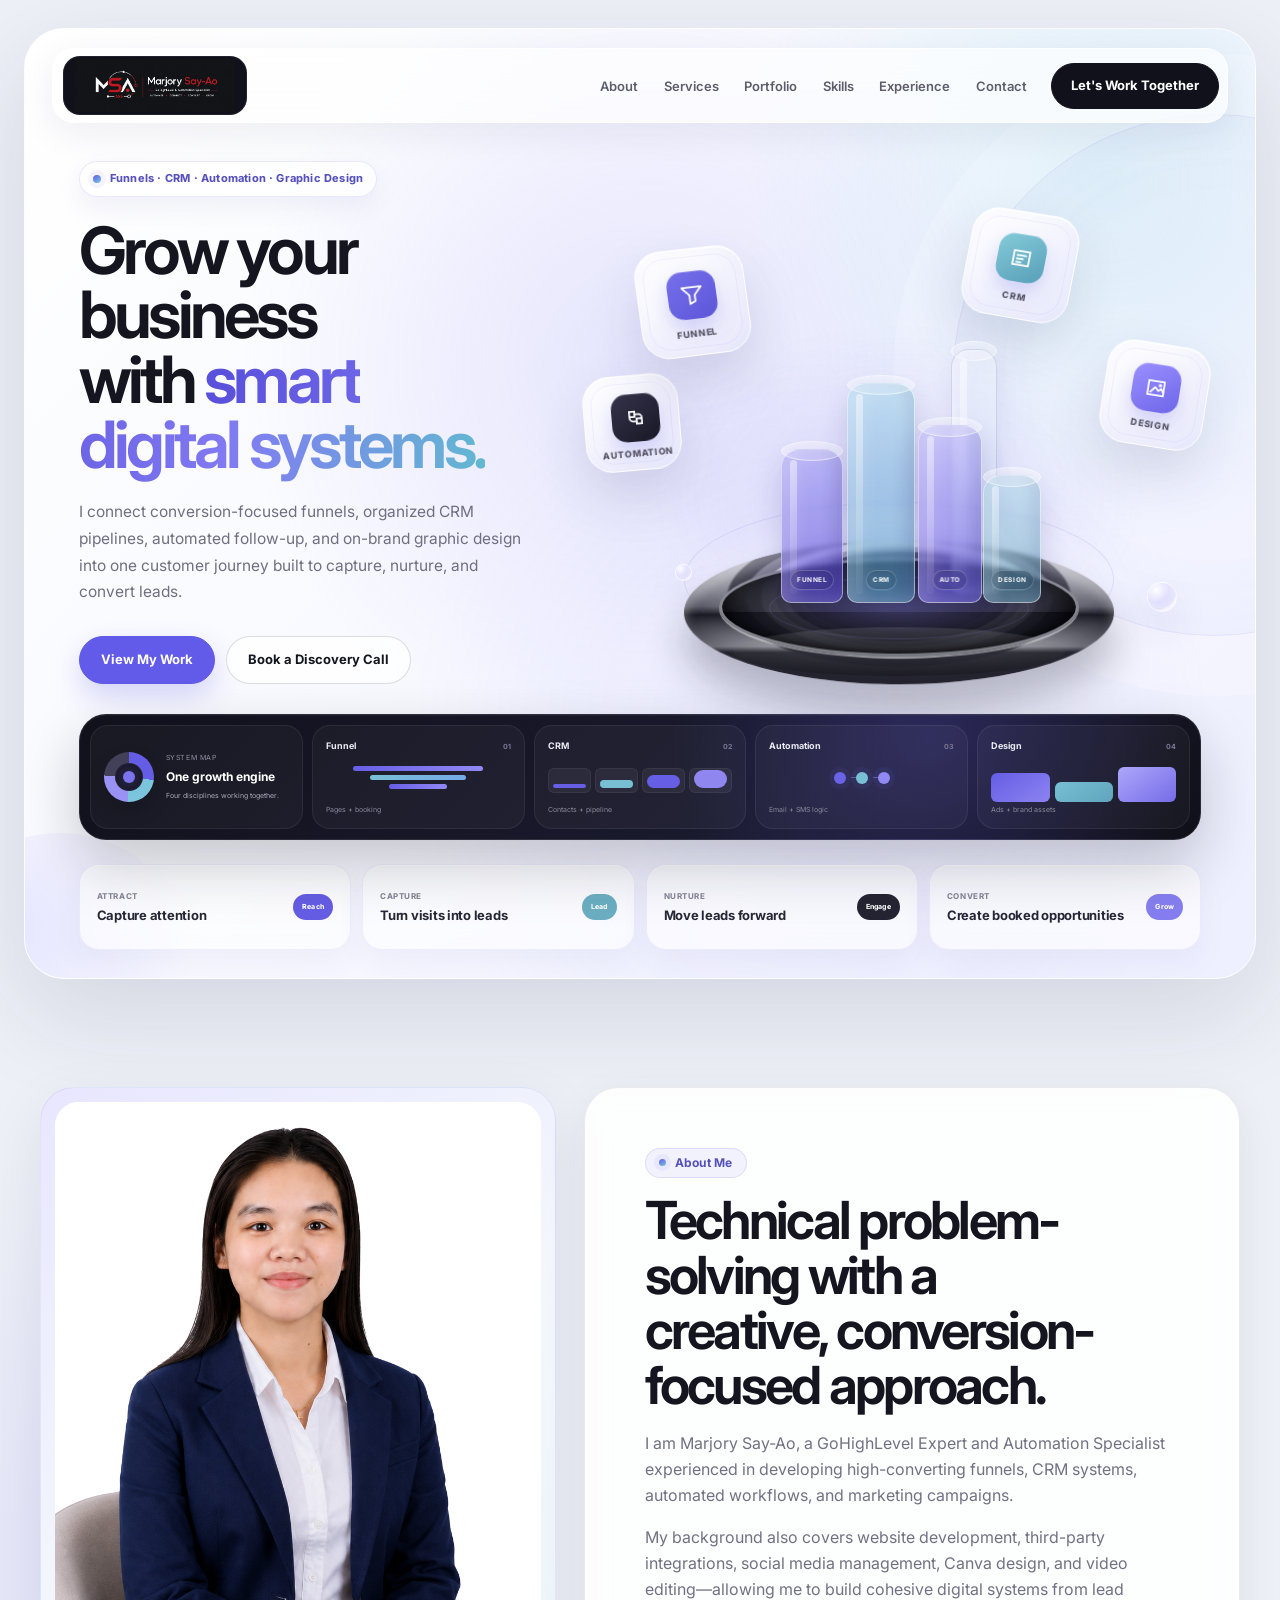
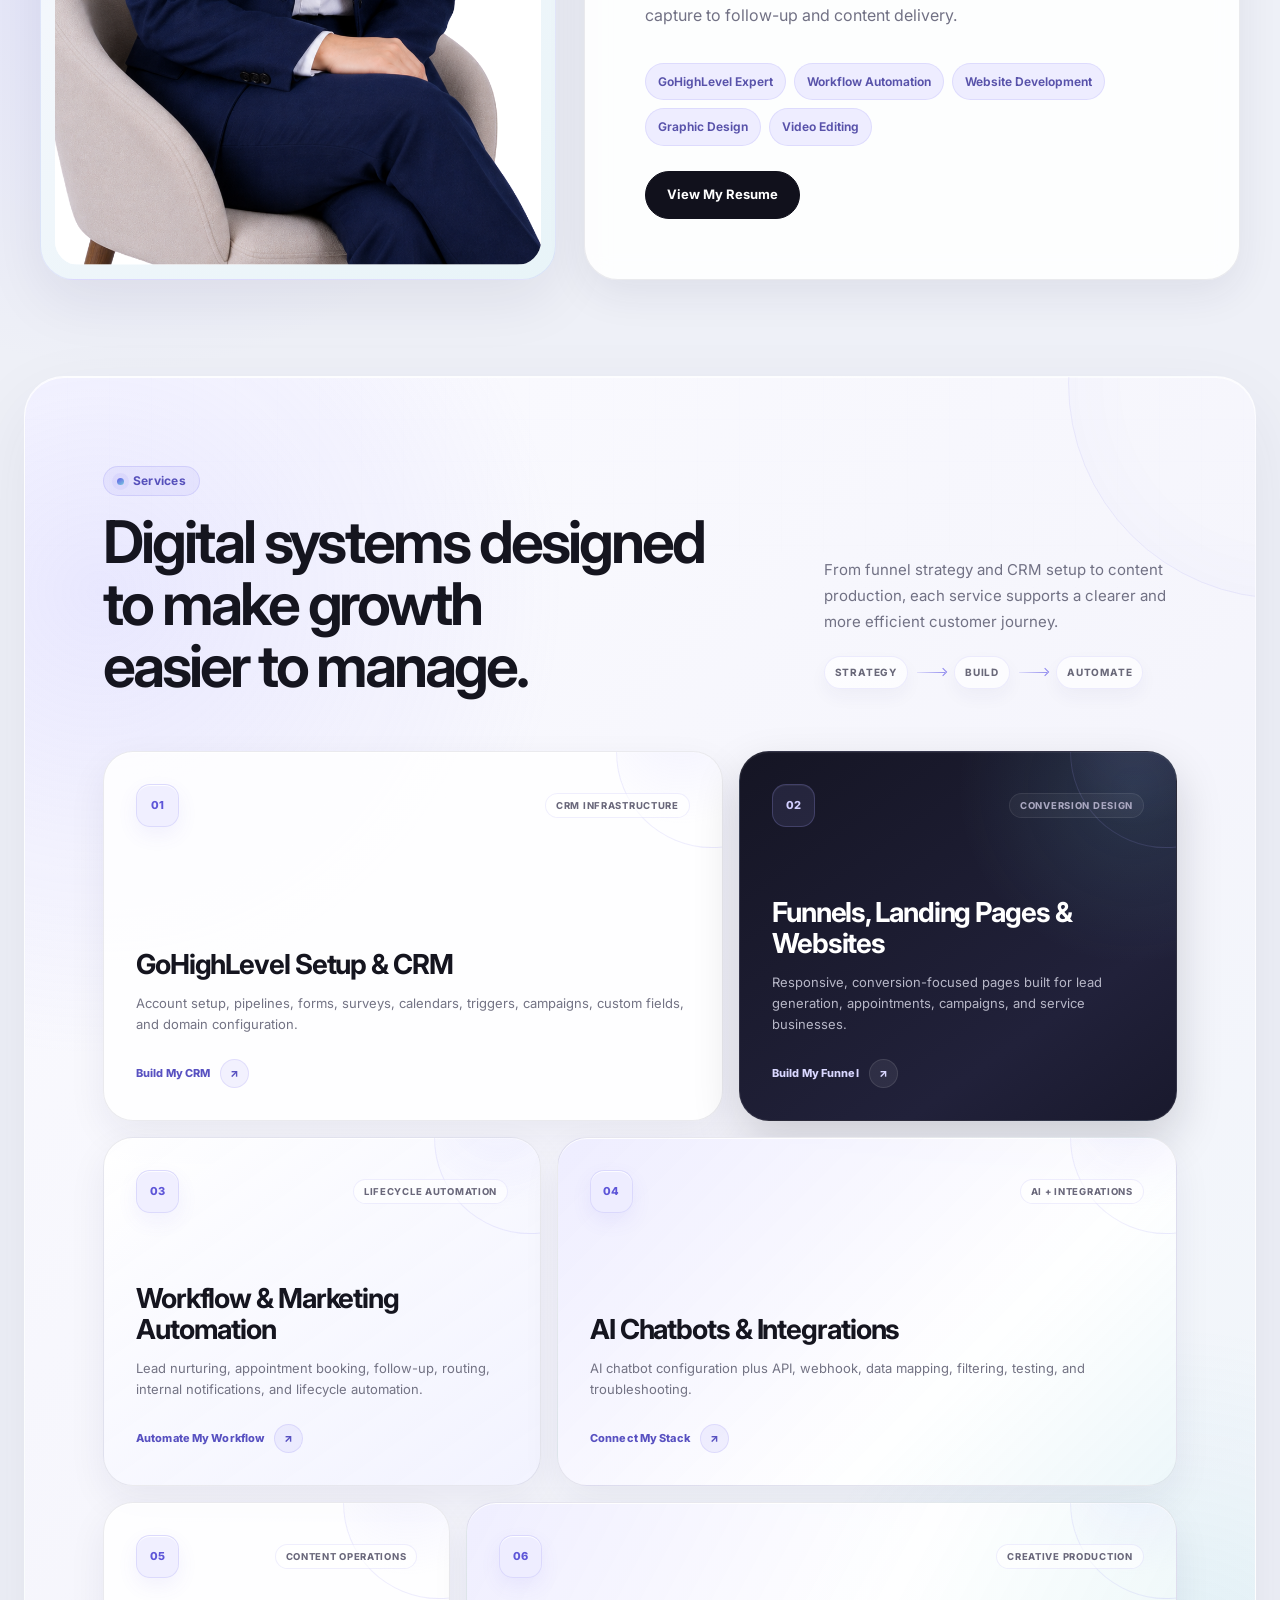
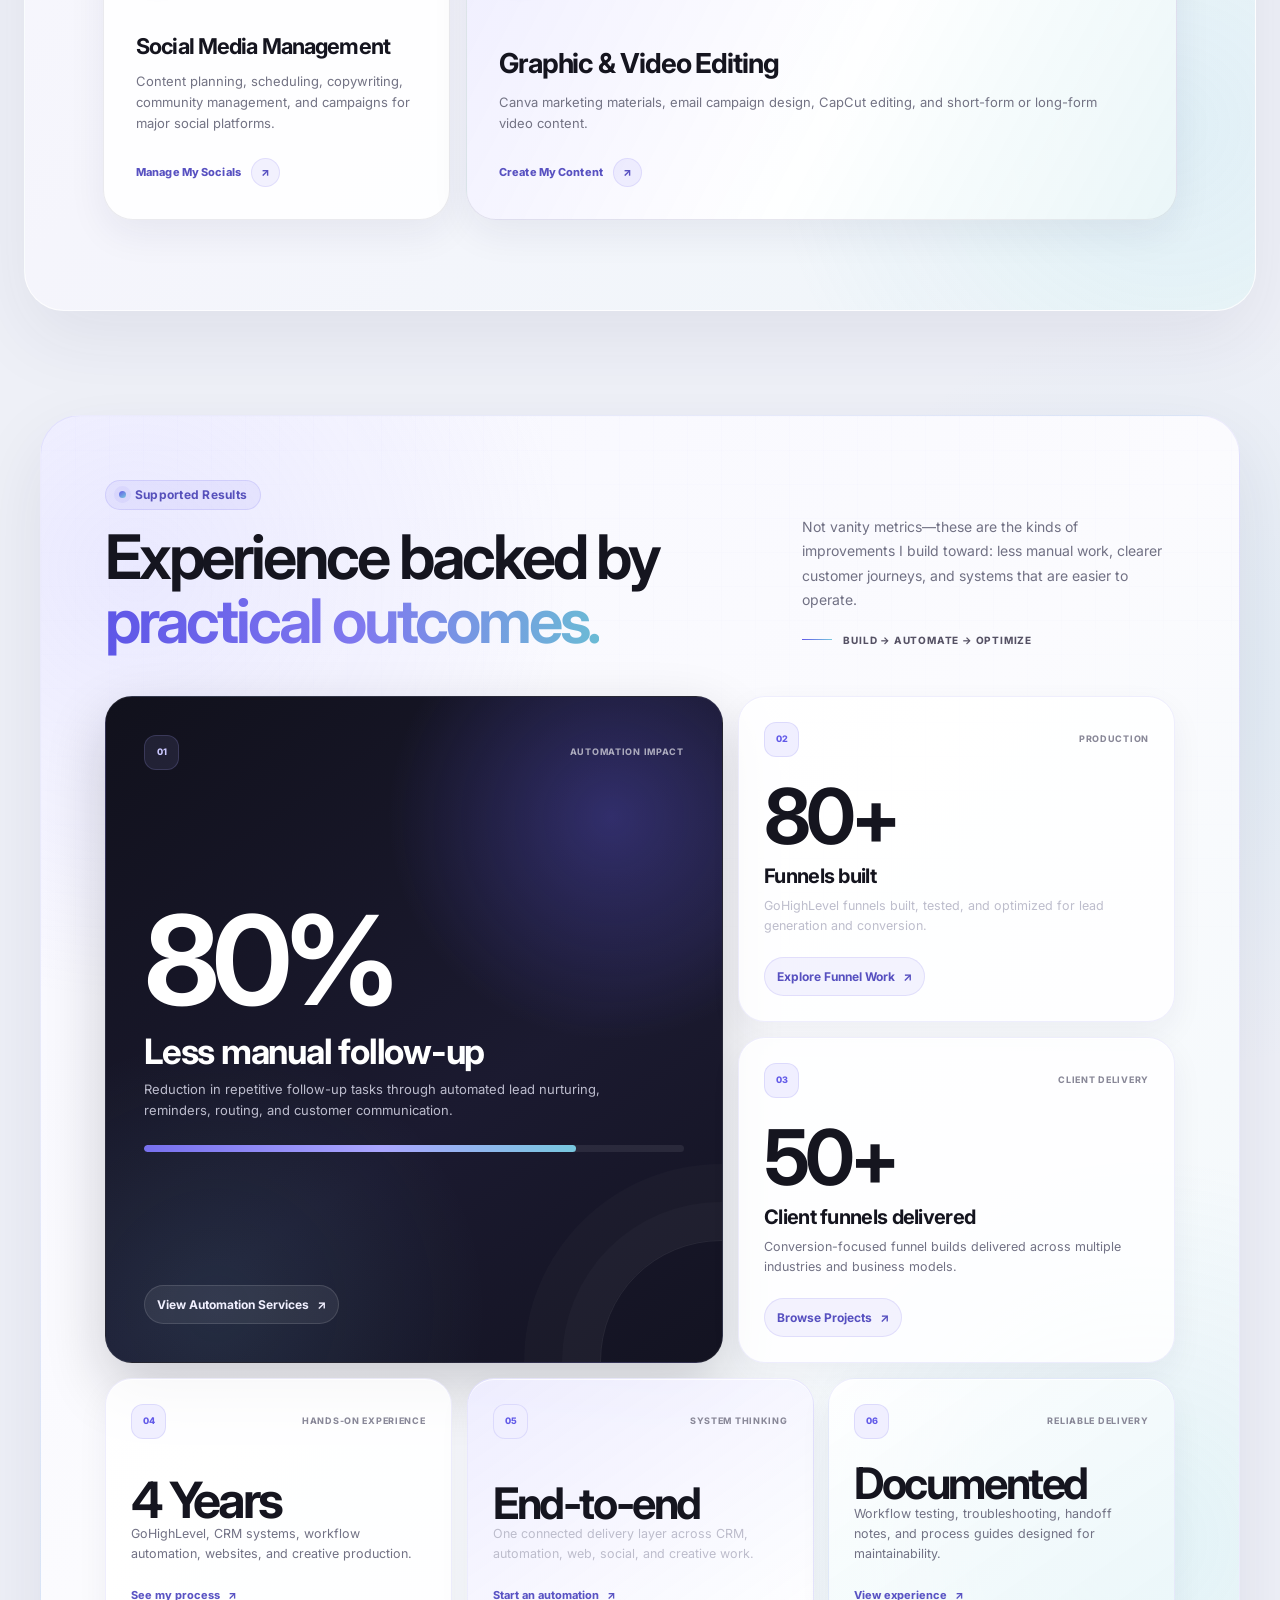
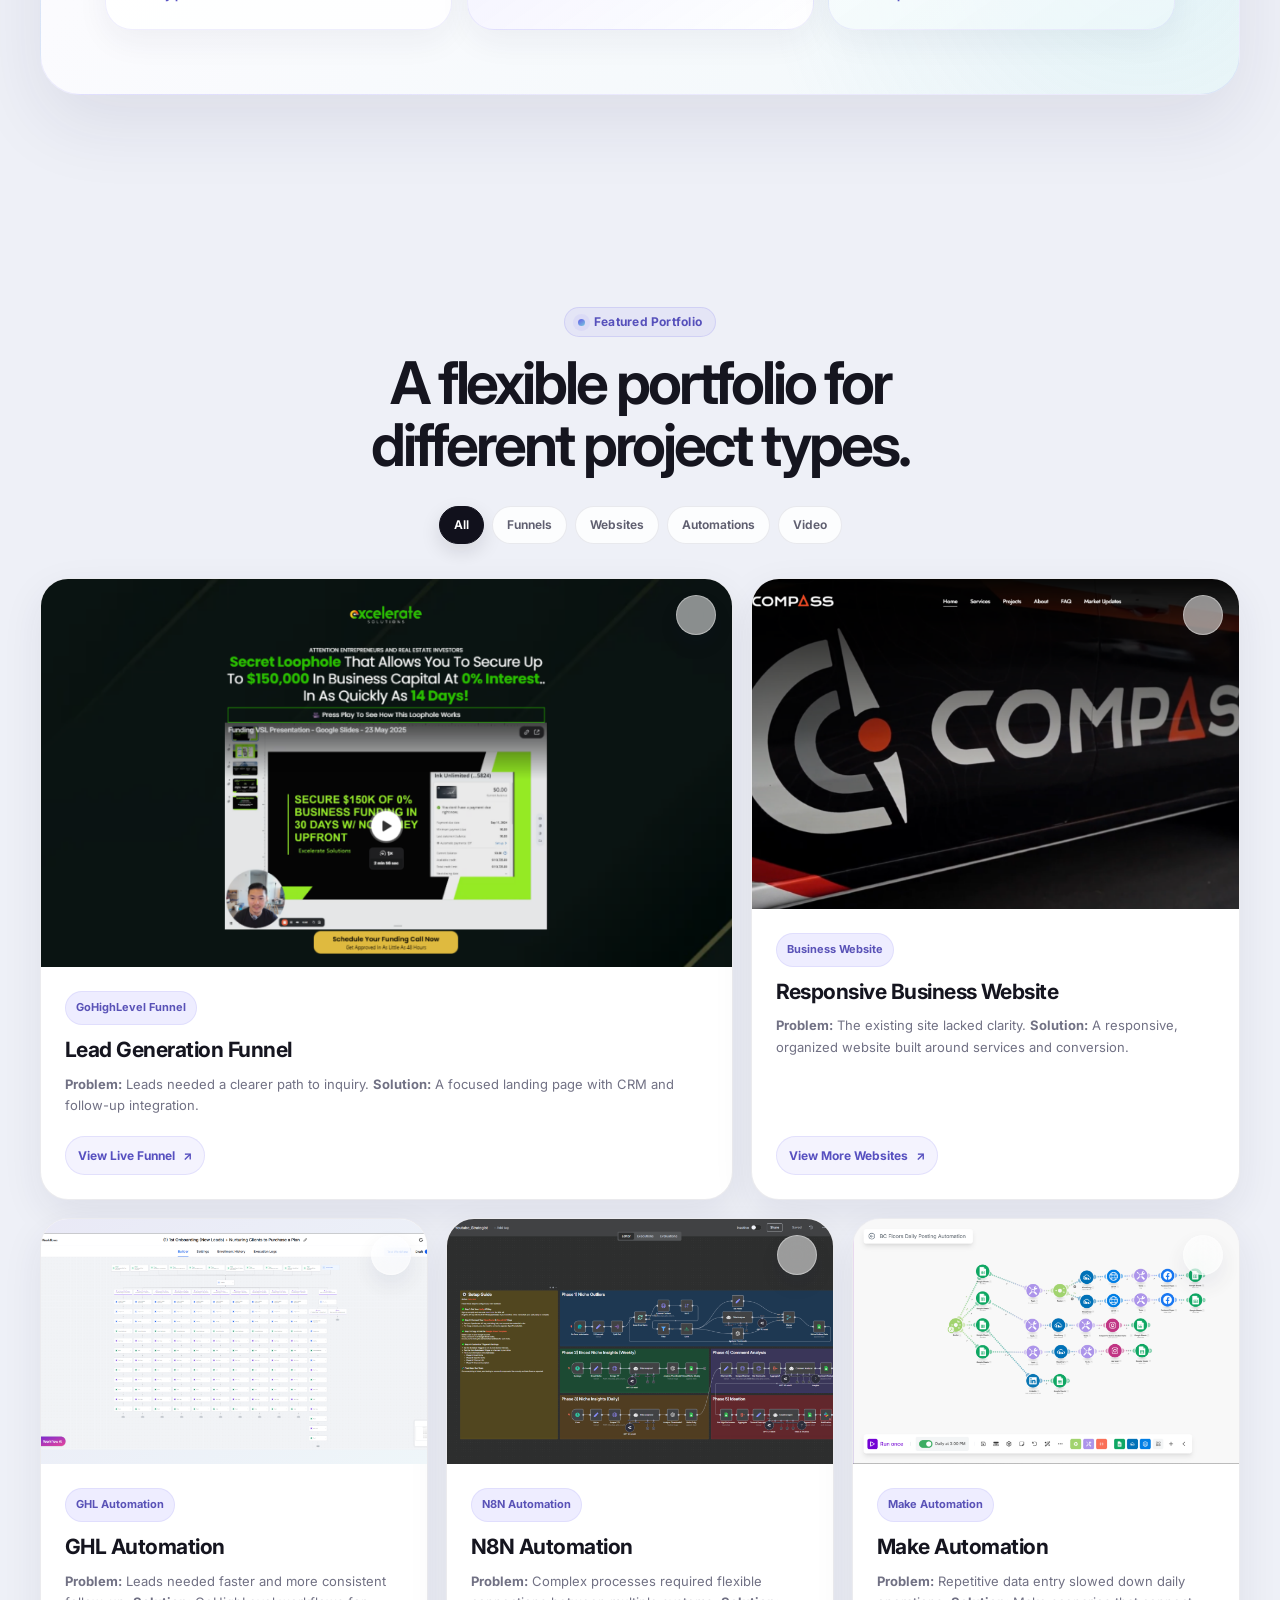
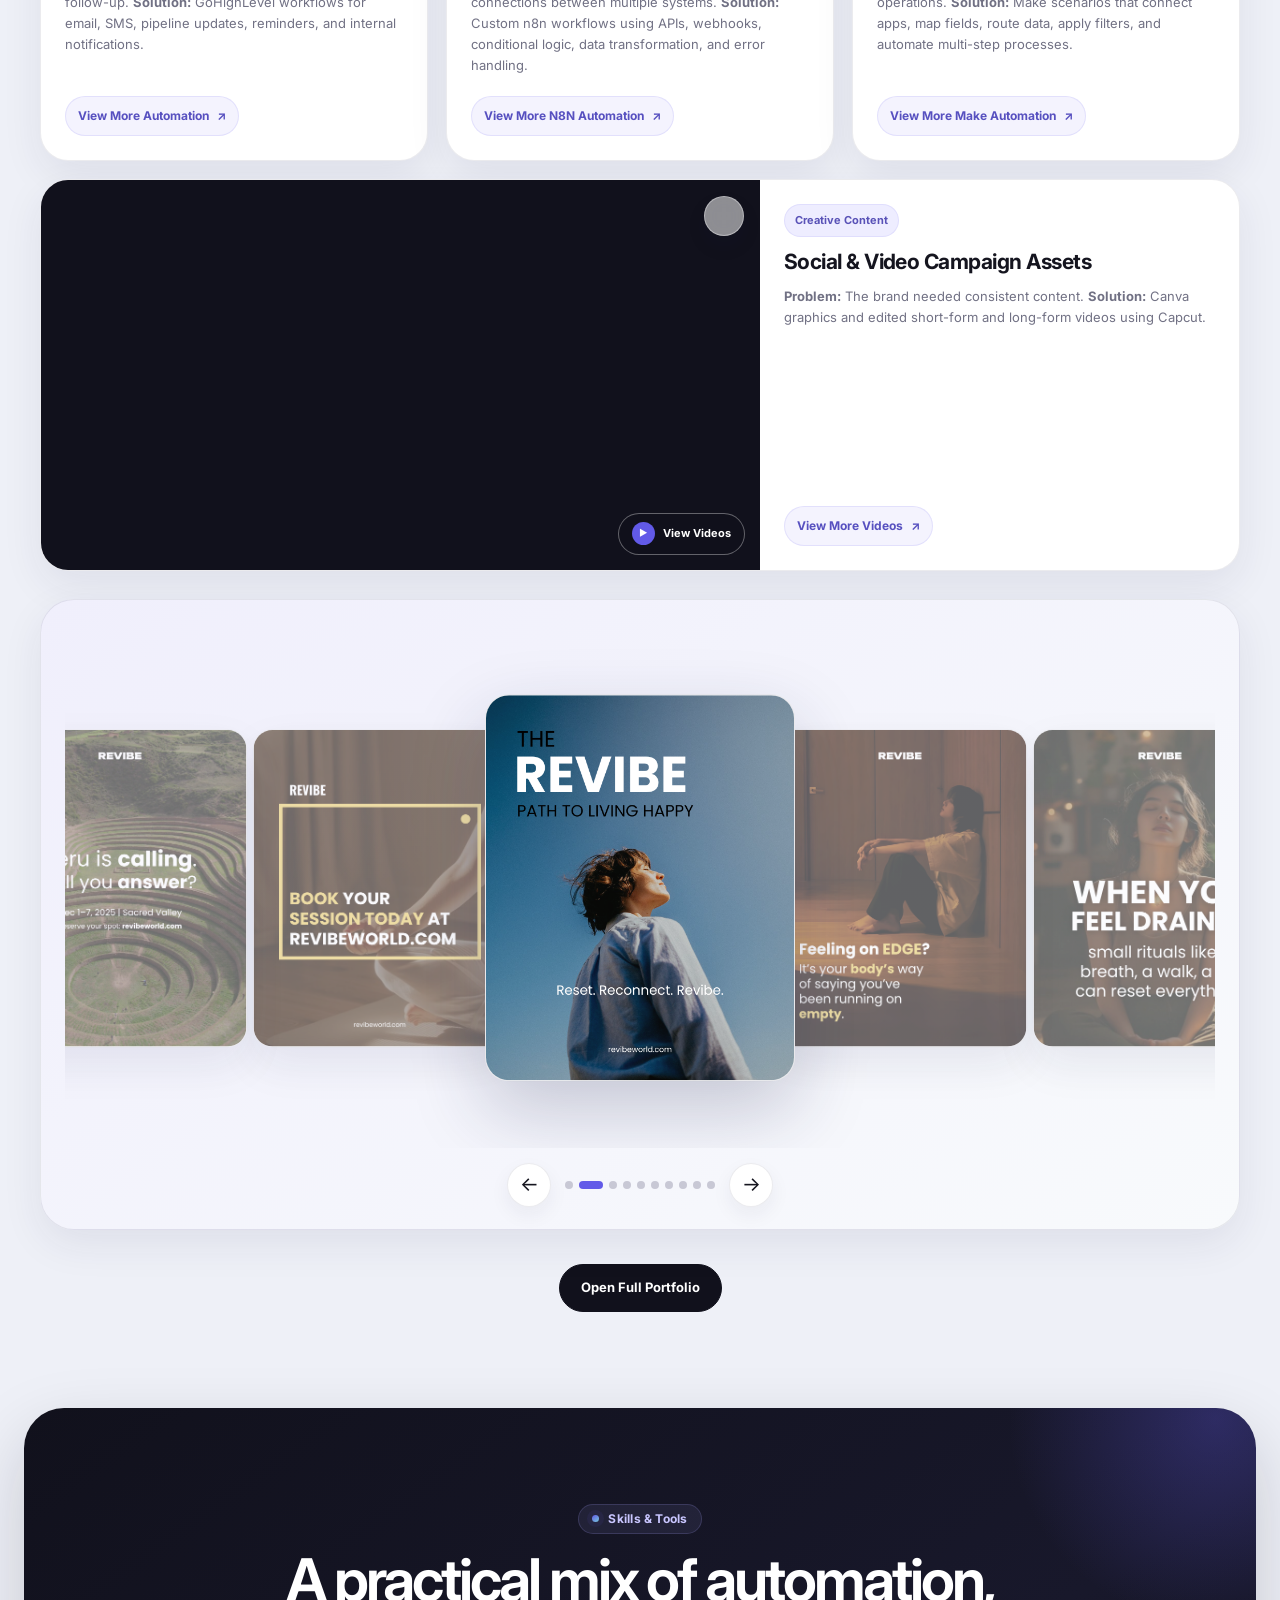
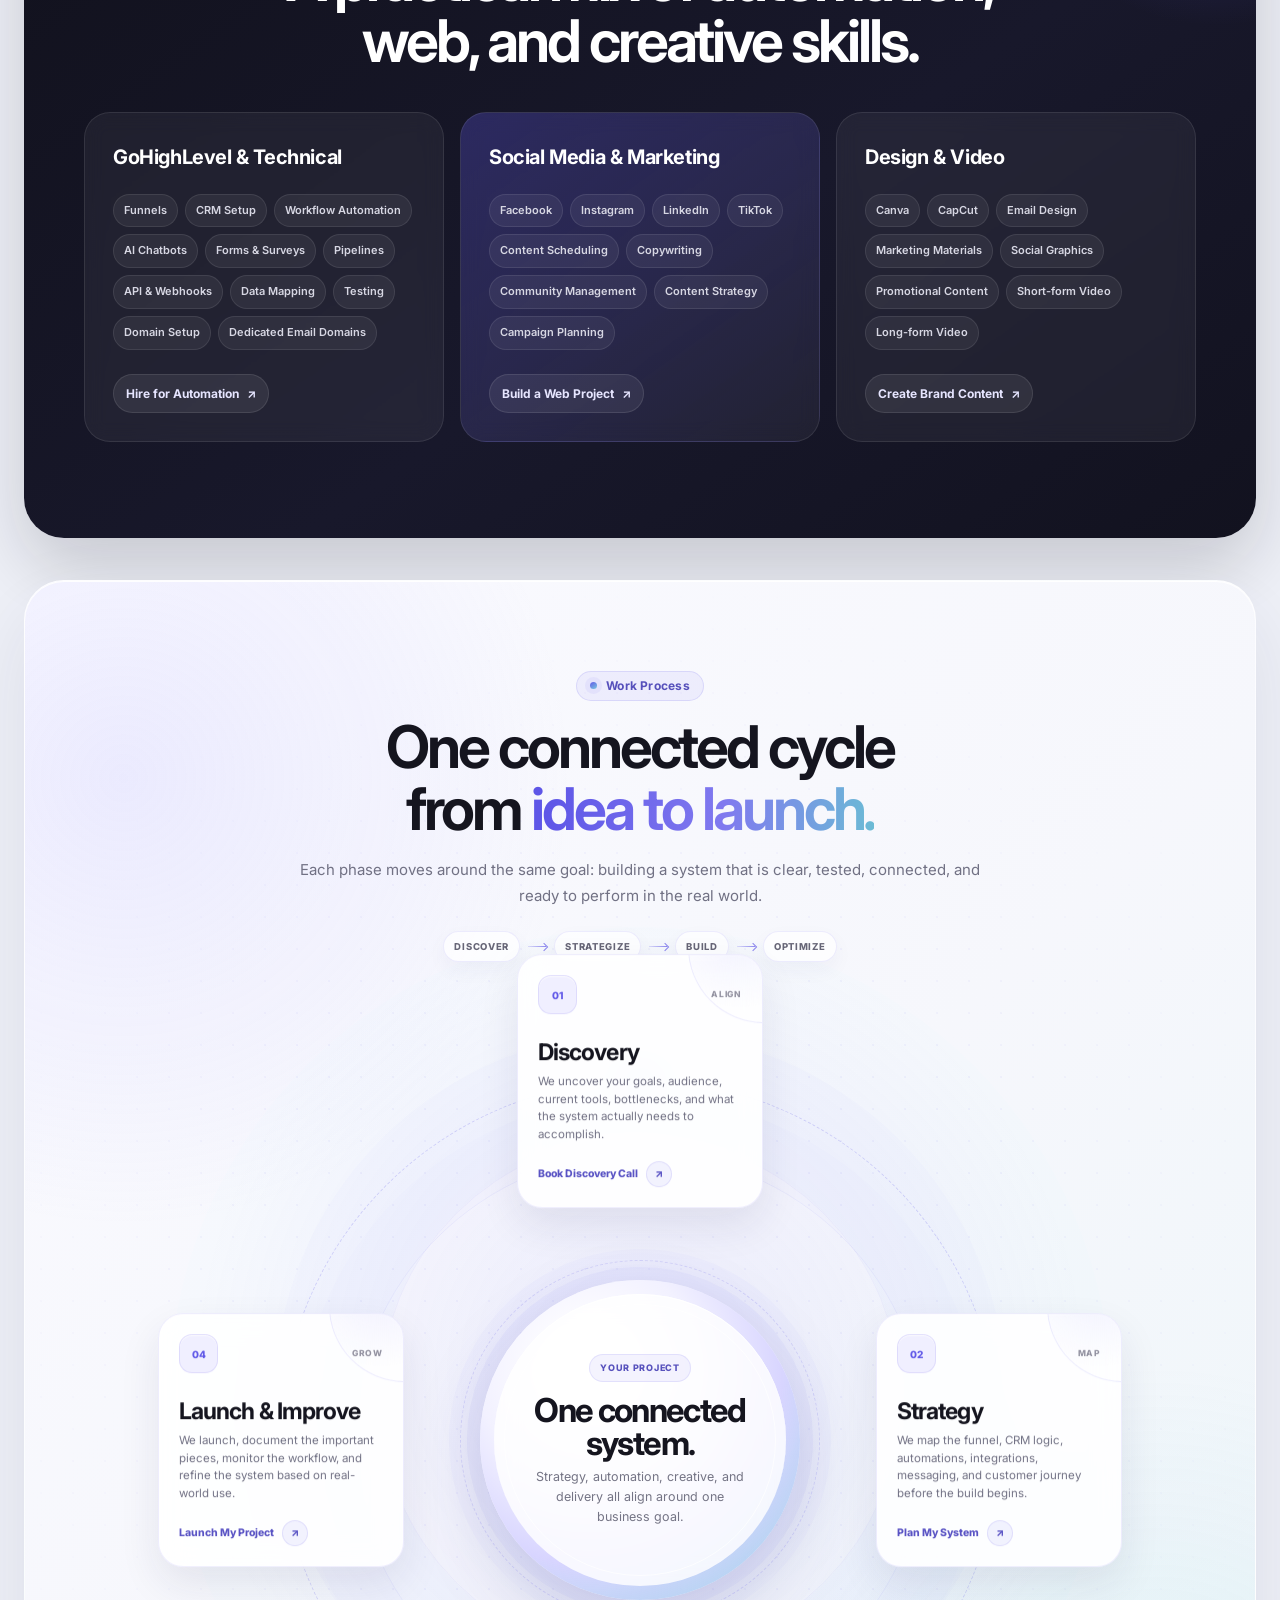
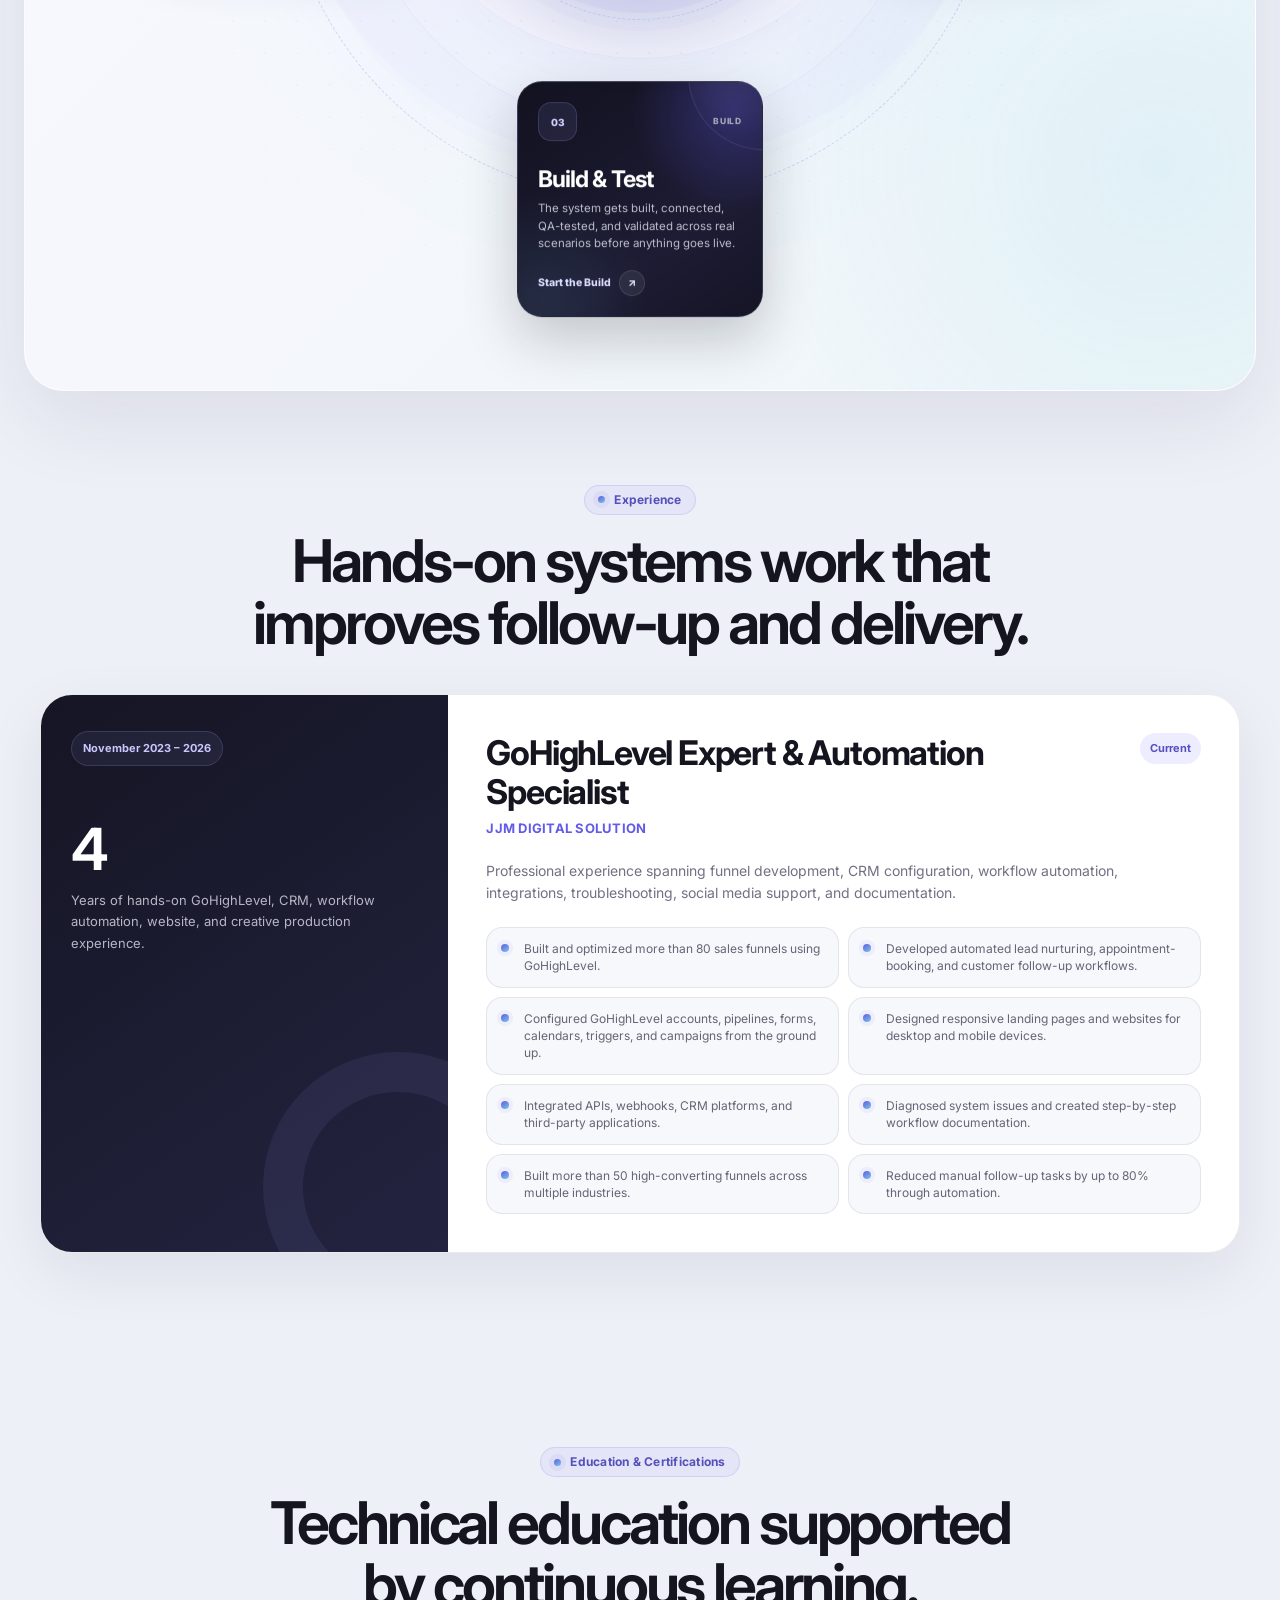
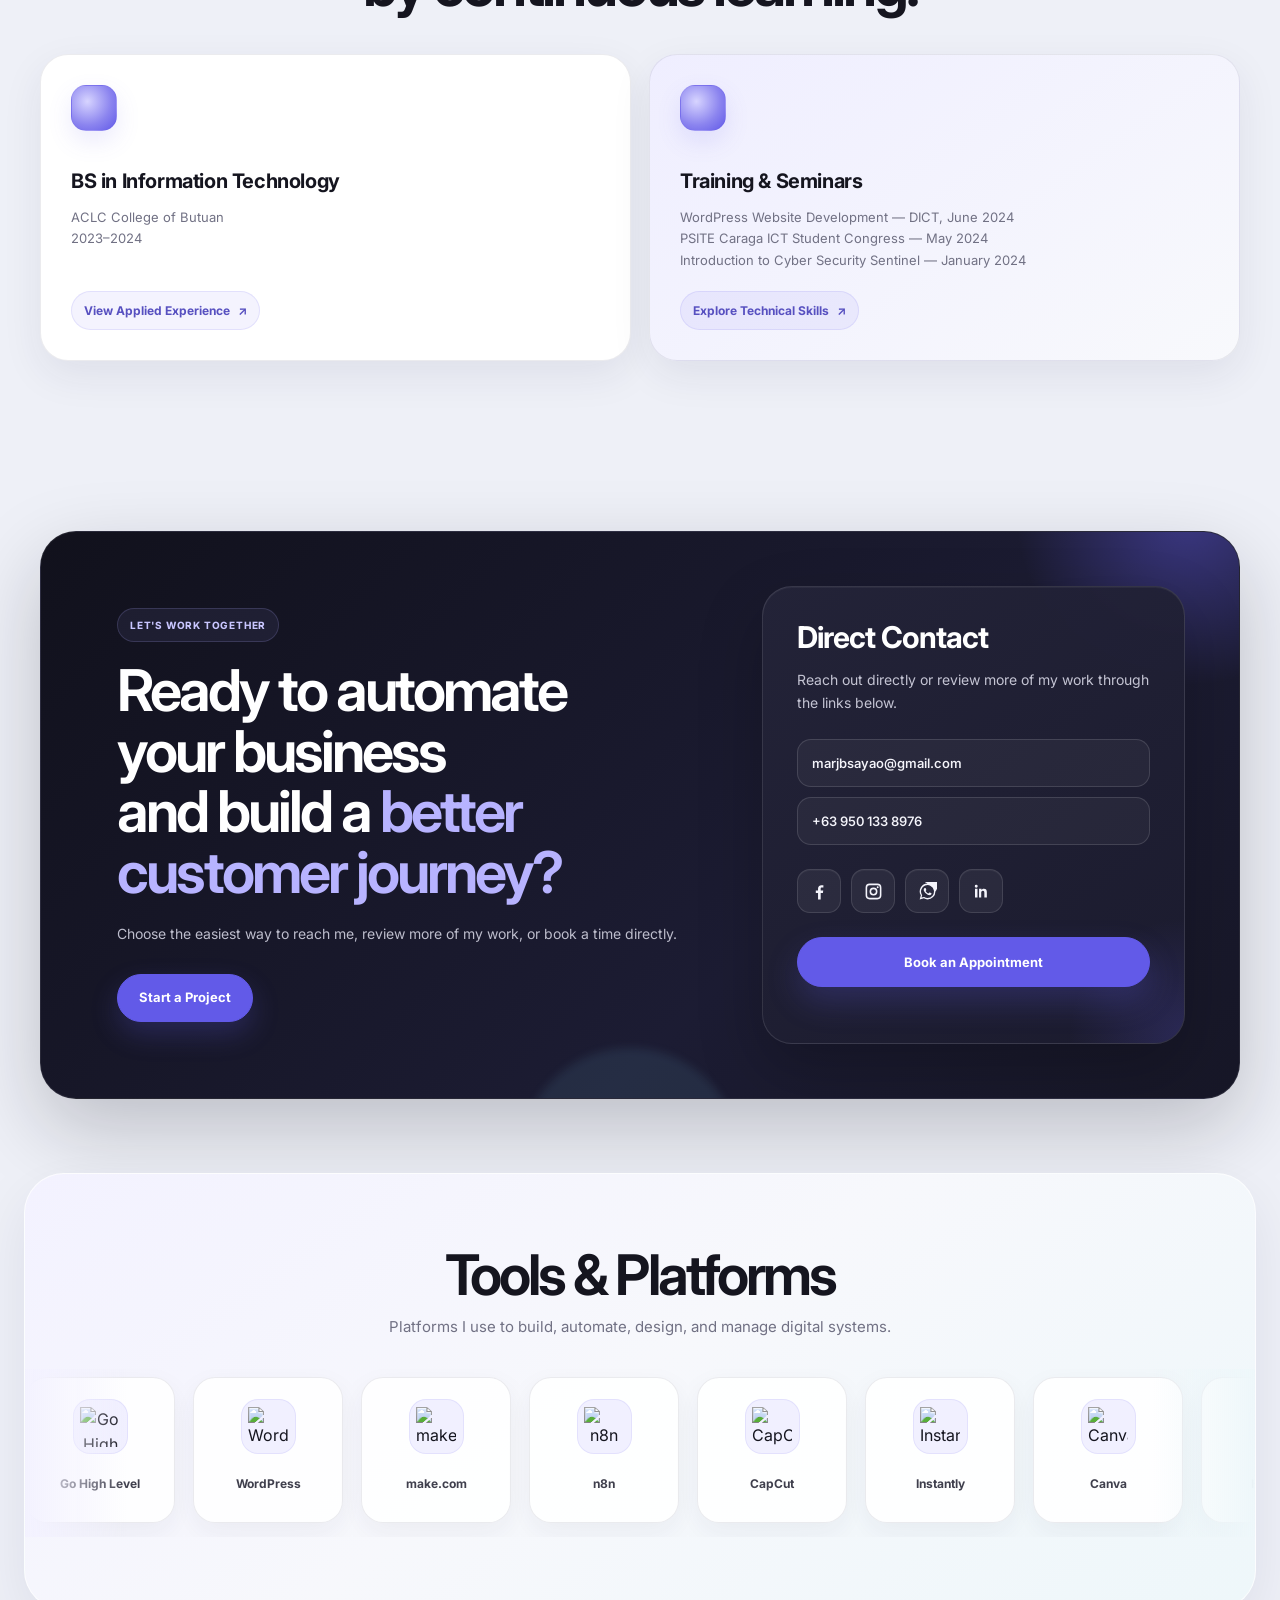
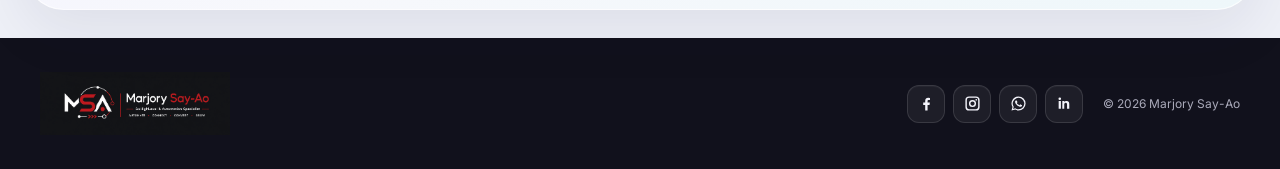
==== commit 62fb5a43: "Update index.html" ====
--- a/index.html
+++ b/index.html
@@ -4300,7 +4300,7 @@
 <button aria-label="Next image" class="social-carousel-btn social-next" type="button">→</button>
 </div>
 </div>
-<div class="center" style="margin-top:34px"><a class="btn btn-dark" href="https://drive.google.com/drive/folders/1u092gy-B4LW8uMC9OKTmoucCMsCnrTej?usp=sharing" rel="noopener" target="_blank">Open Full Portfolio</a></div>
+<div class="center" style="margin-top:34px"><a class="btn btn-dark" href="https://drive.google.com/drive/folders/1ApkfW26djgSpHIWS_oXmLKXTs22RQQpM?usp=sharing" rel="noopener" target="_blank">Open Full Portfolio</a></div>
 </div>
 </section>
 <section id="skills">
@@ -4420,8 +4420,6 @@
     <div class="cta-contact-links">
       <a href="mailto:marjbsayao@gmail.com">marjbsayao@gmail.com</a>
       <a href="tel:+639501338976">+63 950 133 8976</a>
-      <a href="https://msa.kodehub.space" rel="noopener noreferrer" target="_blank">Portfolio Website</a>
-      <a href="https://msa.kodehub.space" rel="noopener noreferrer" target="_blank">View Online Portfolio</a>
     </div>
 
     <div class="cta-social-links" aria-label="Social media links">
